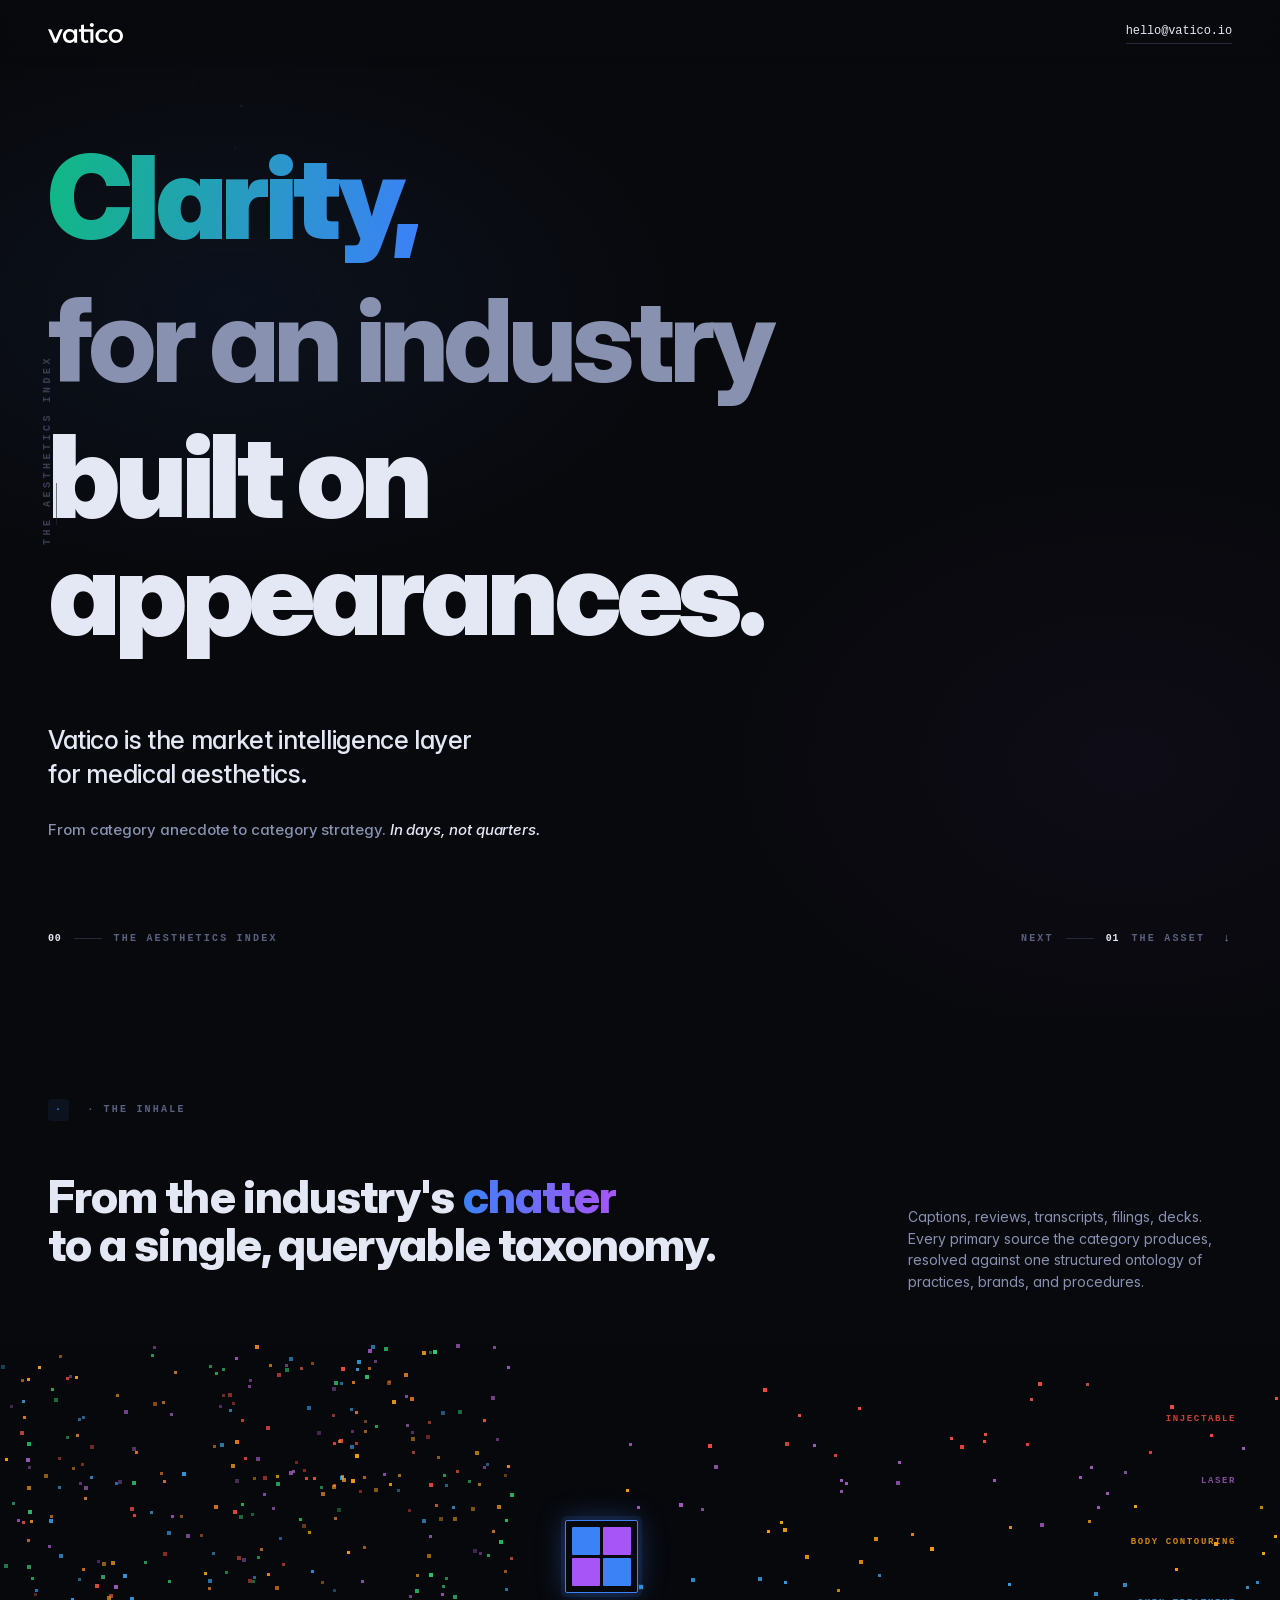
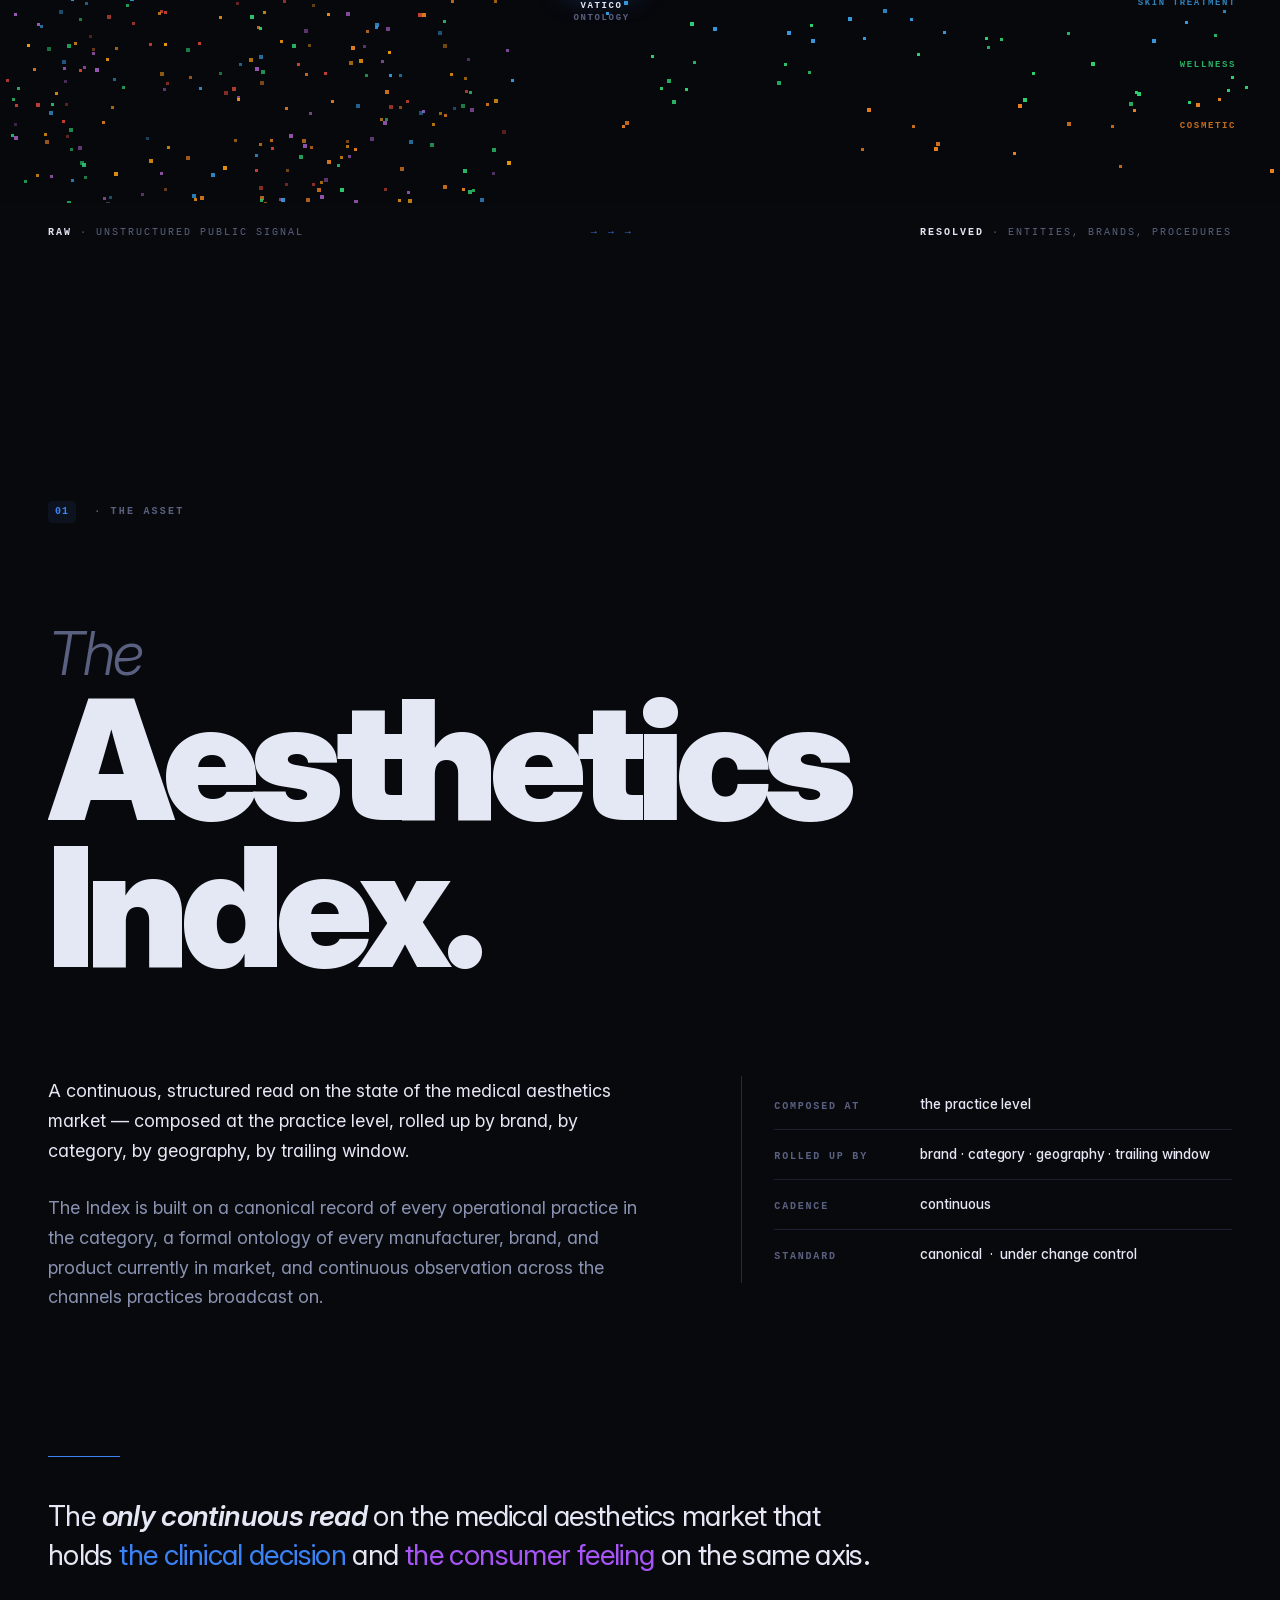
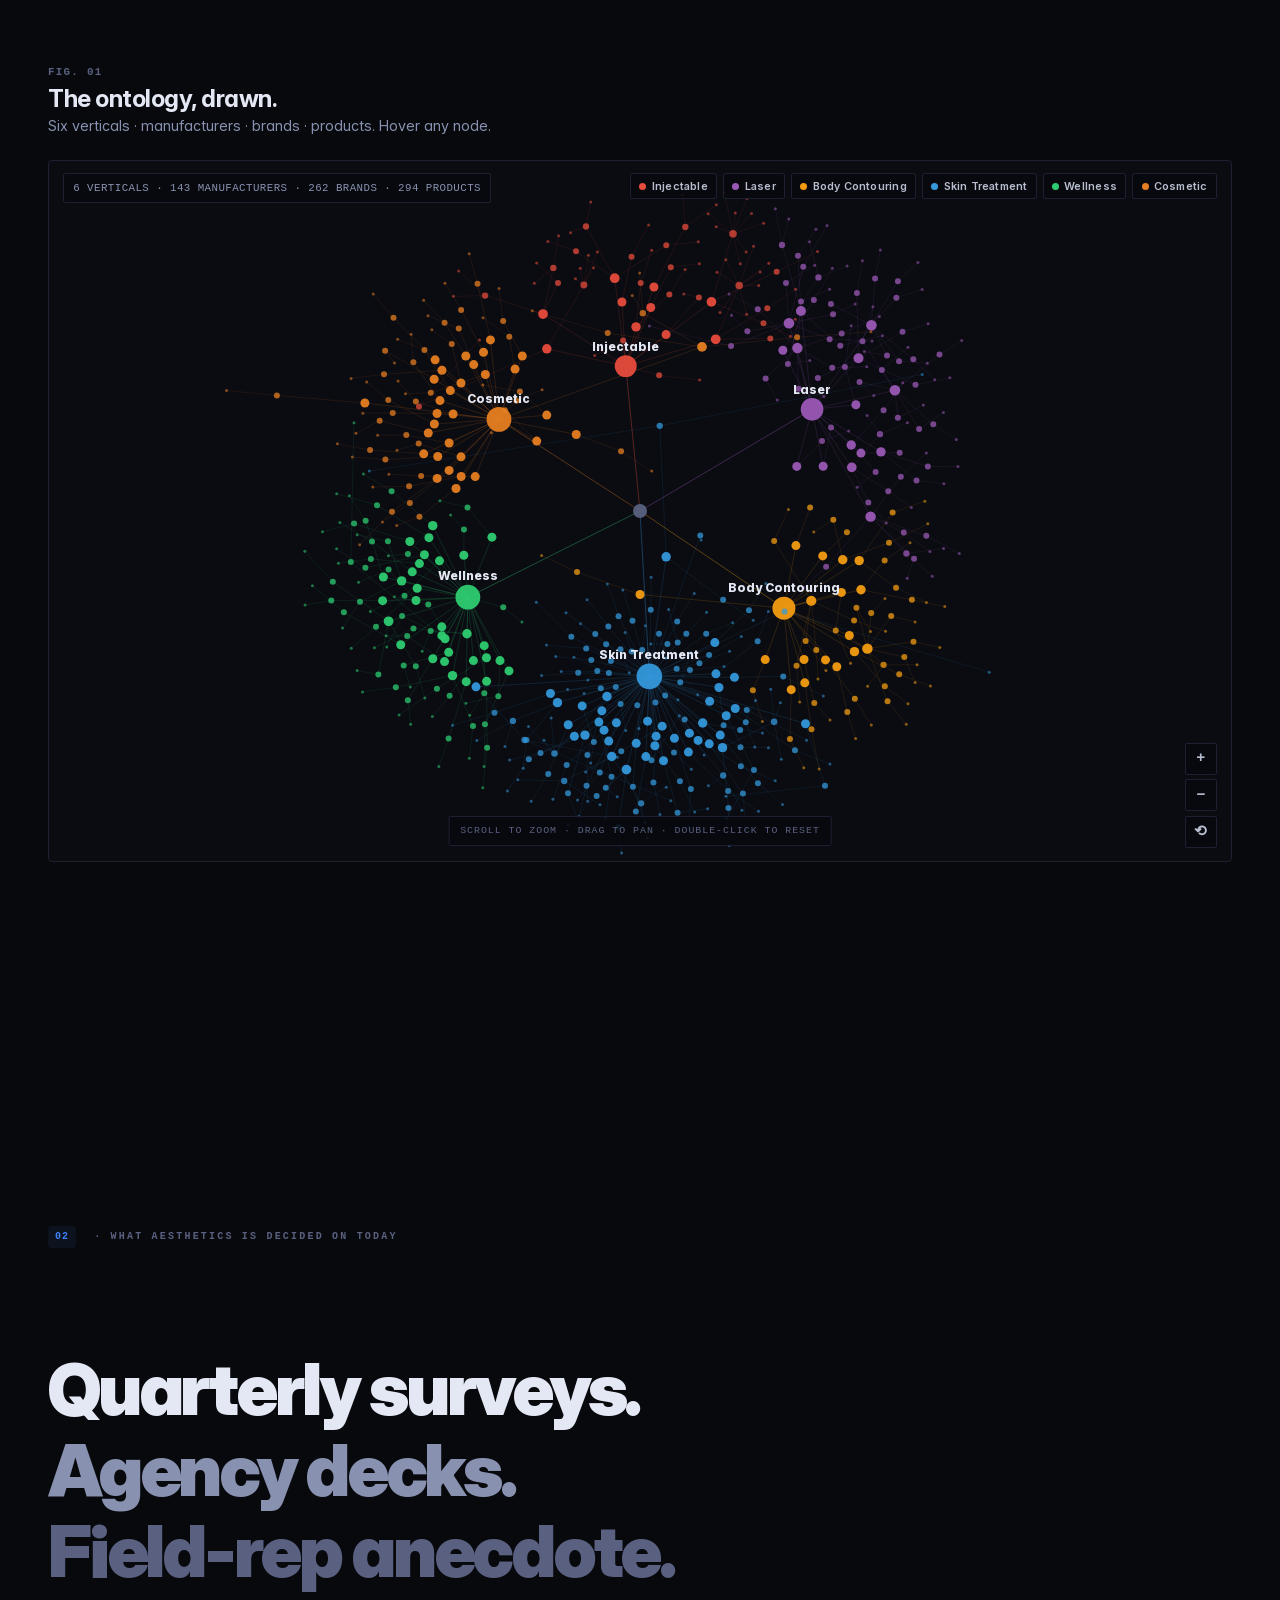
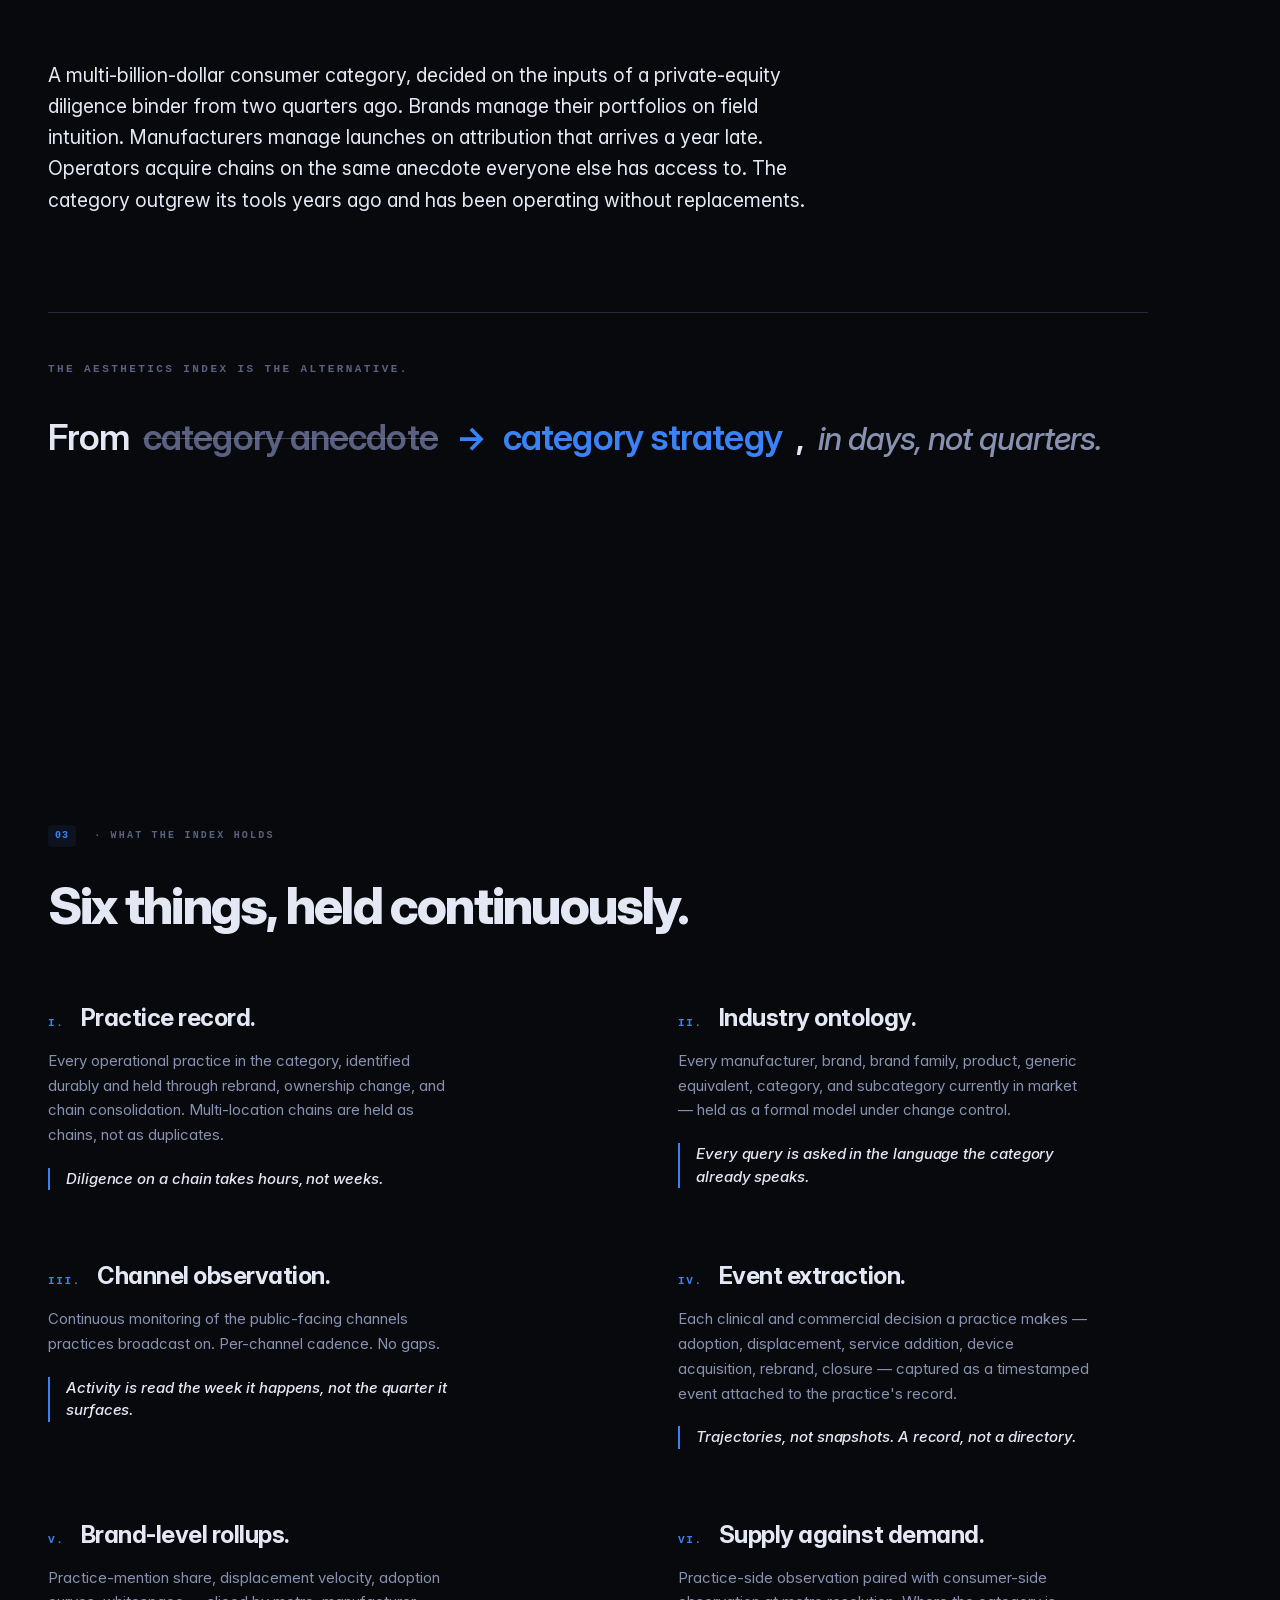
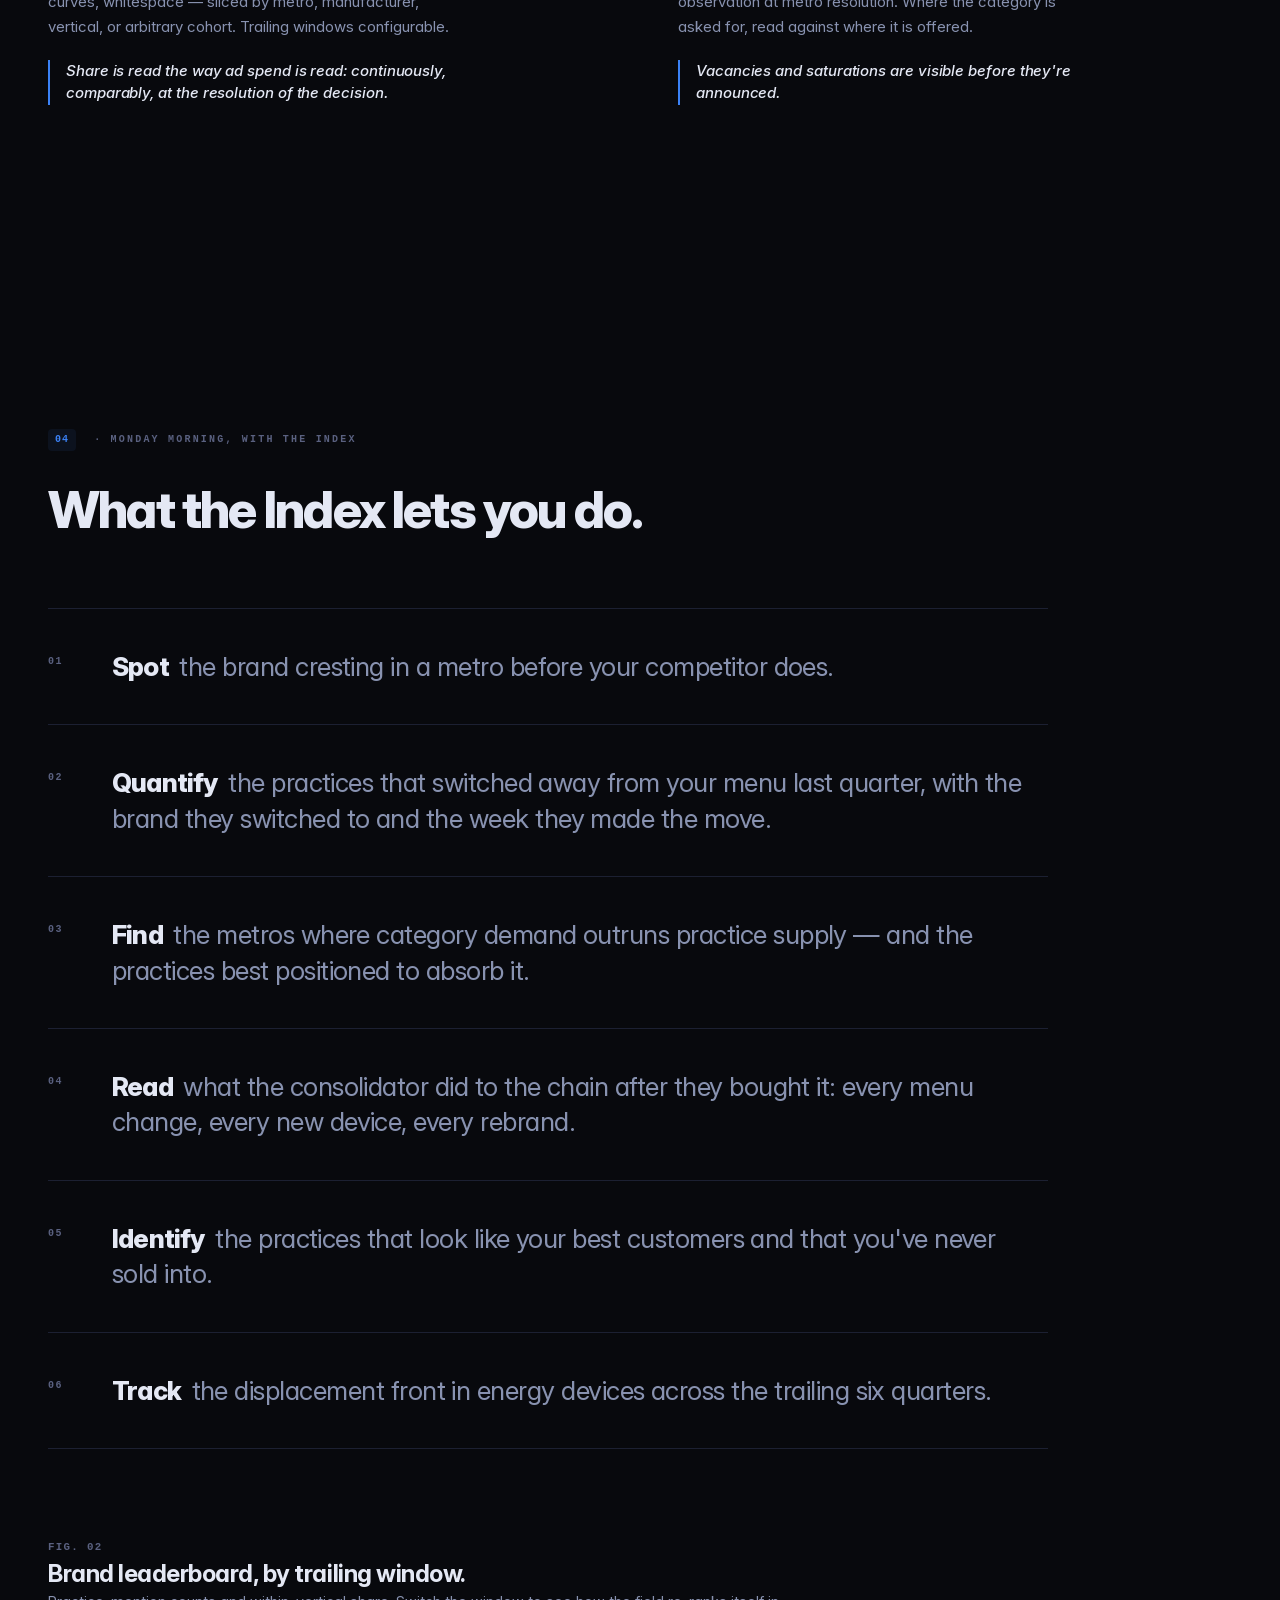
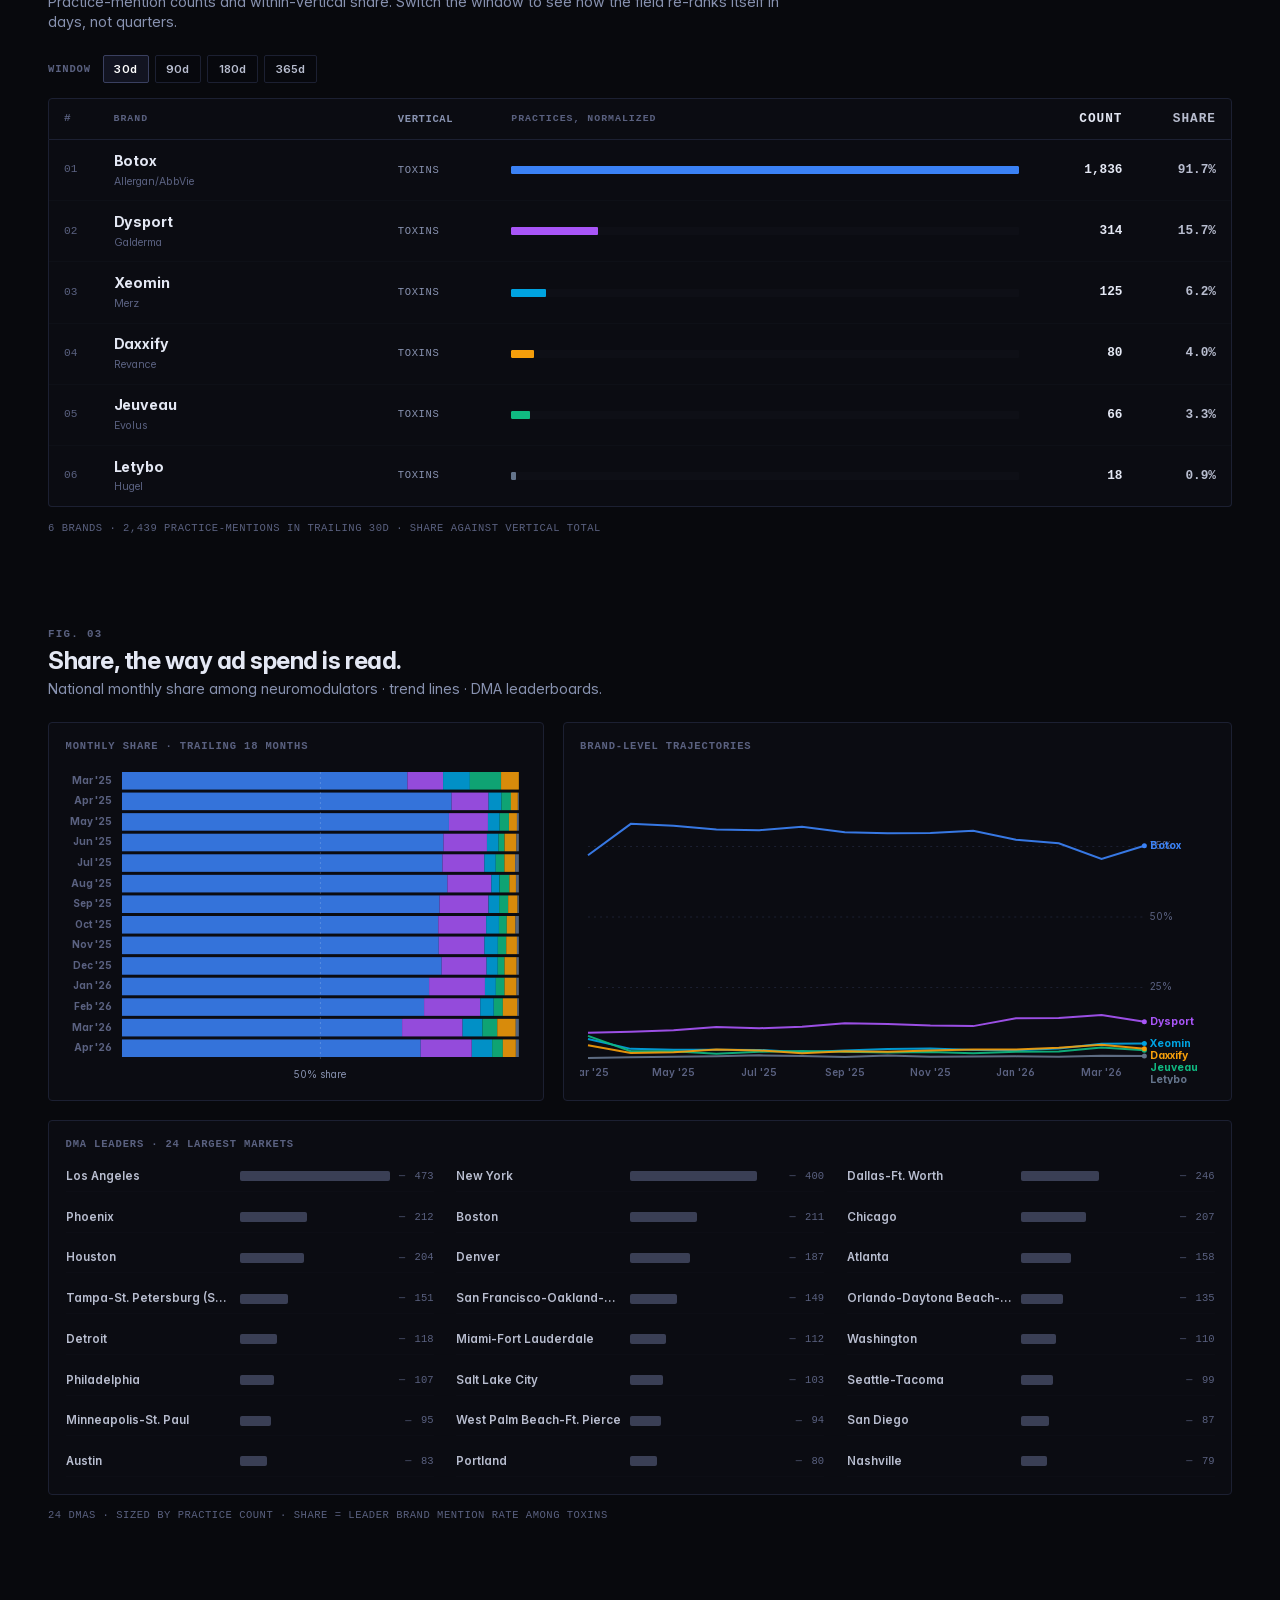
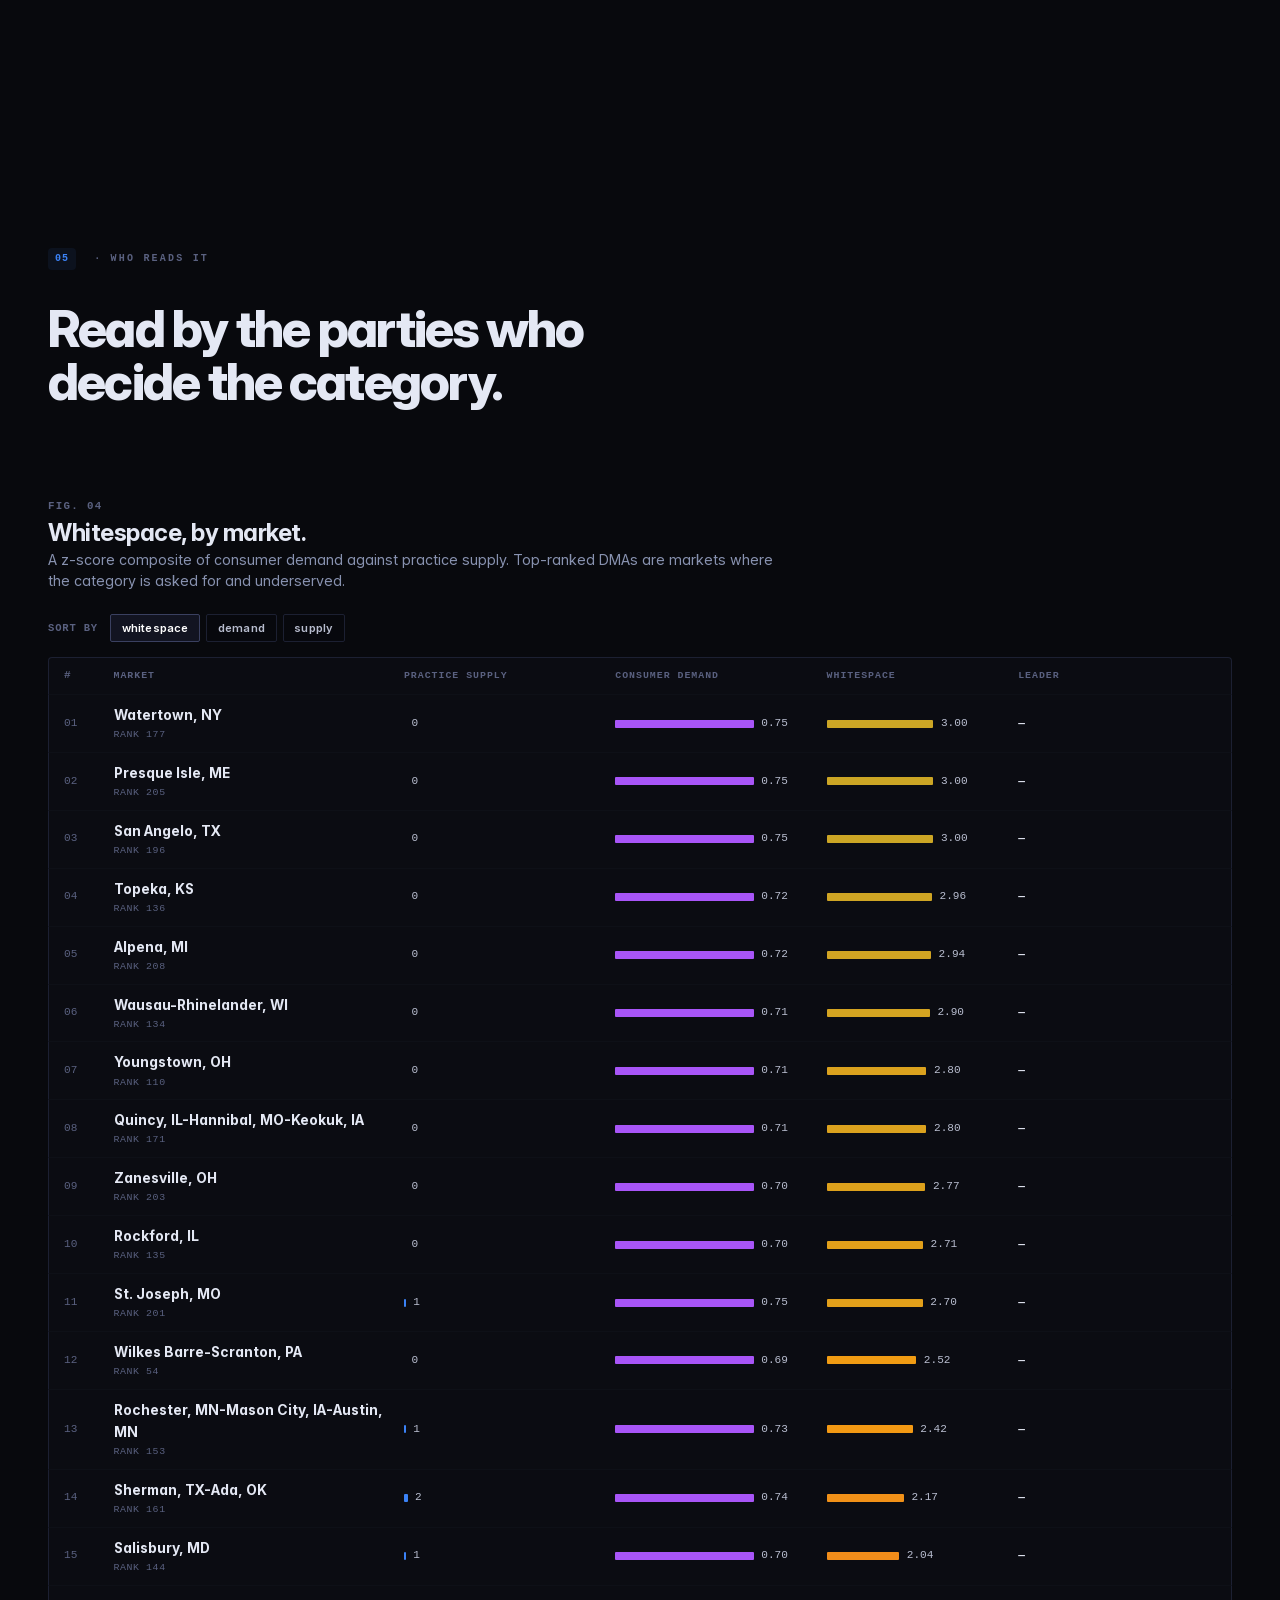
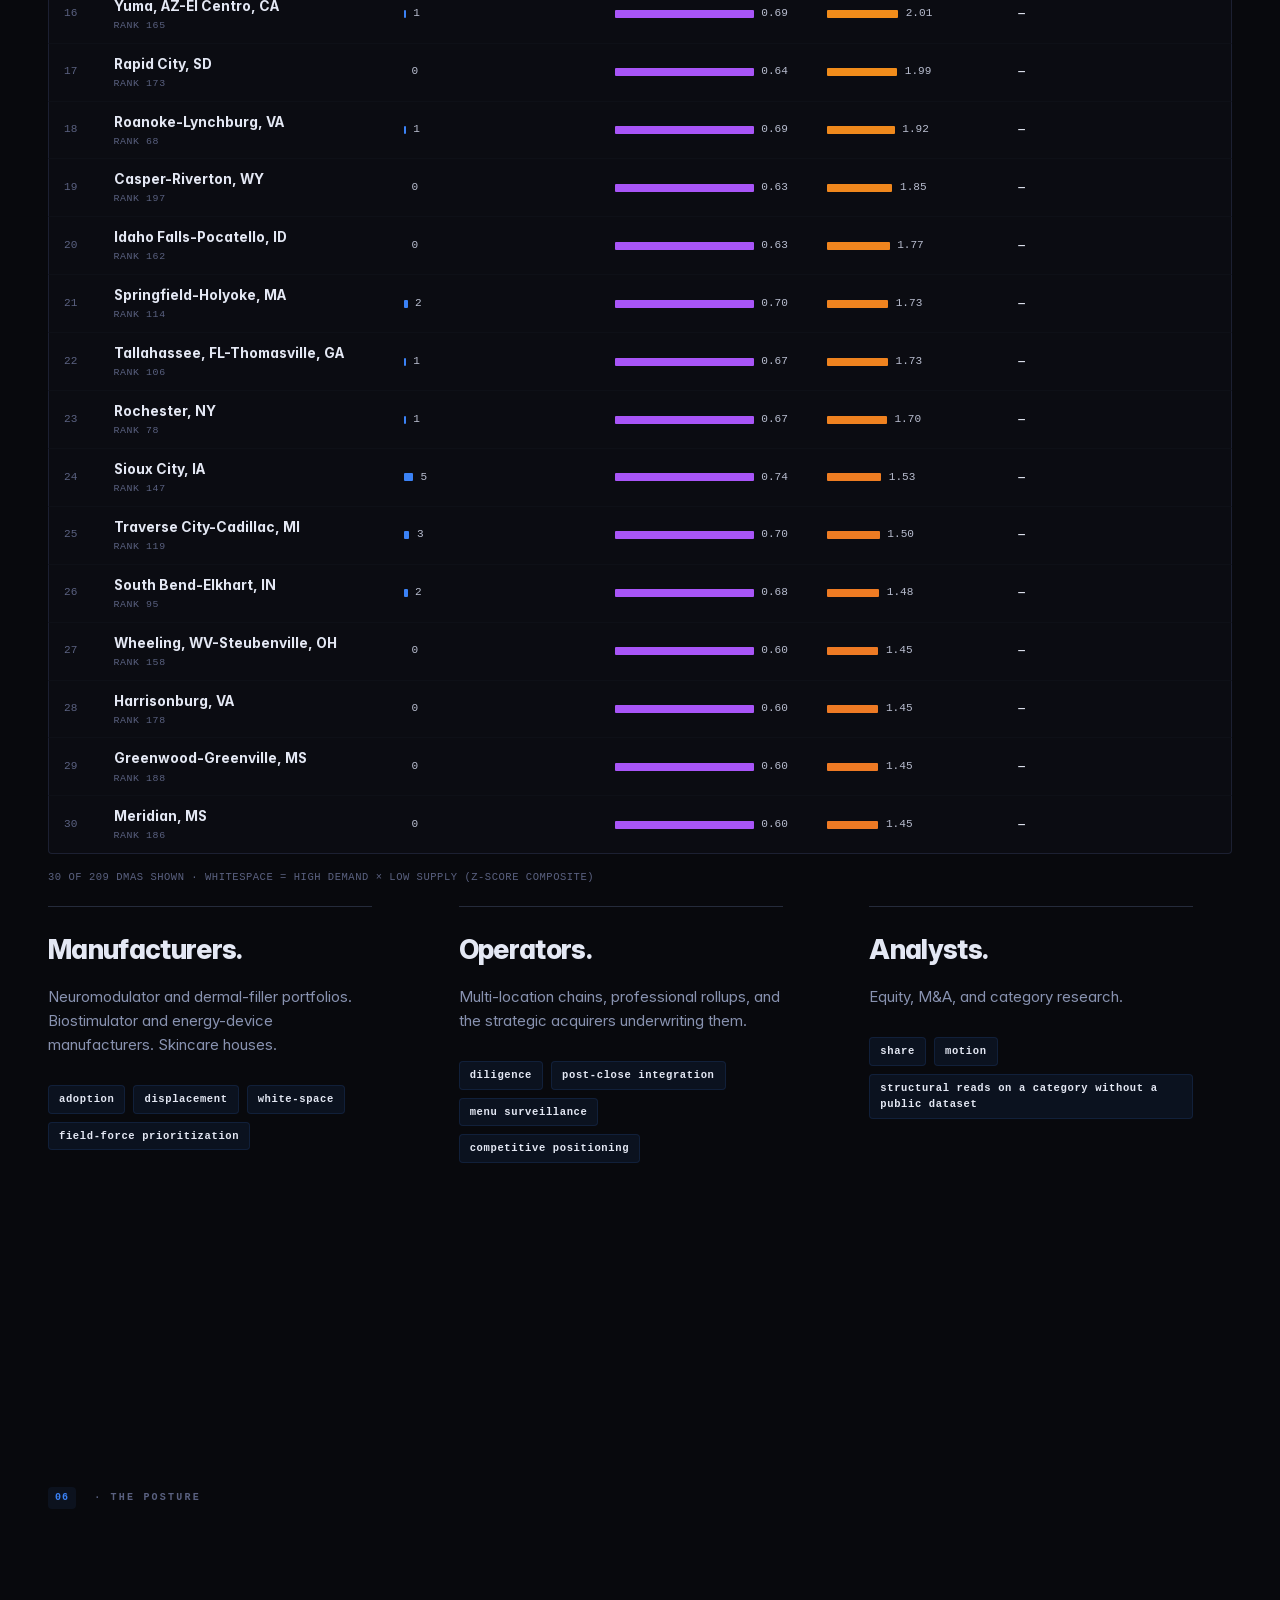
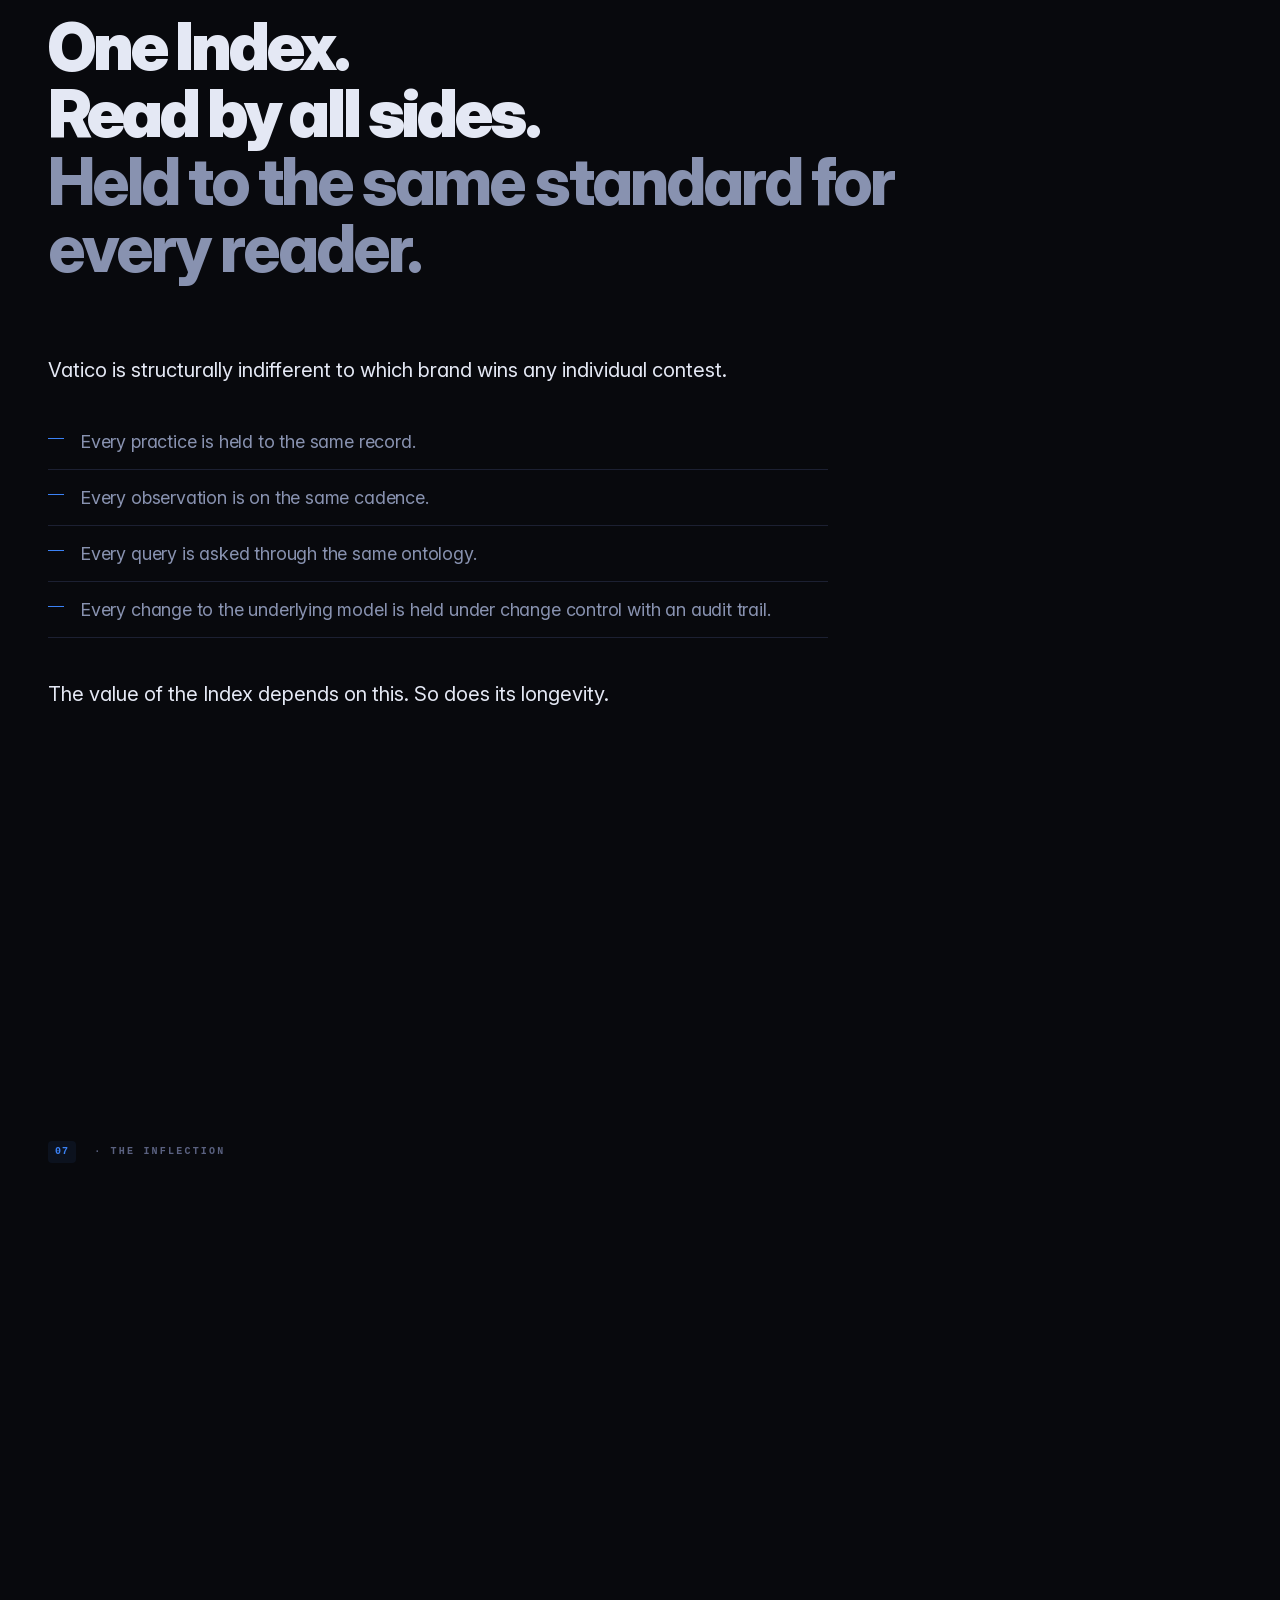
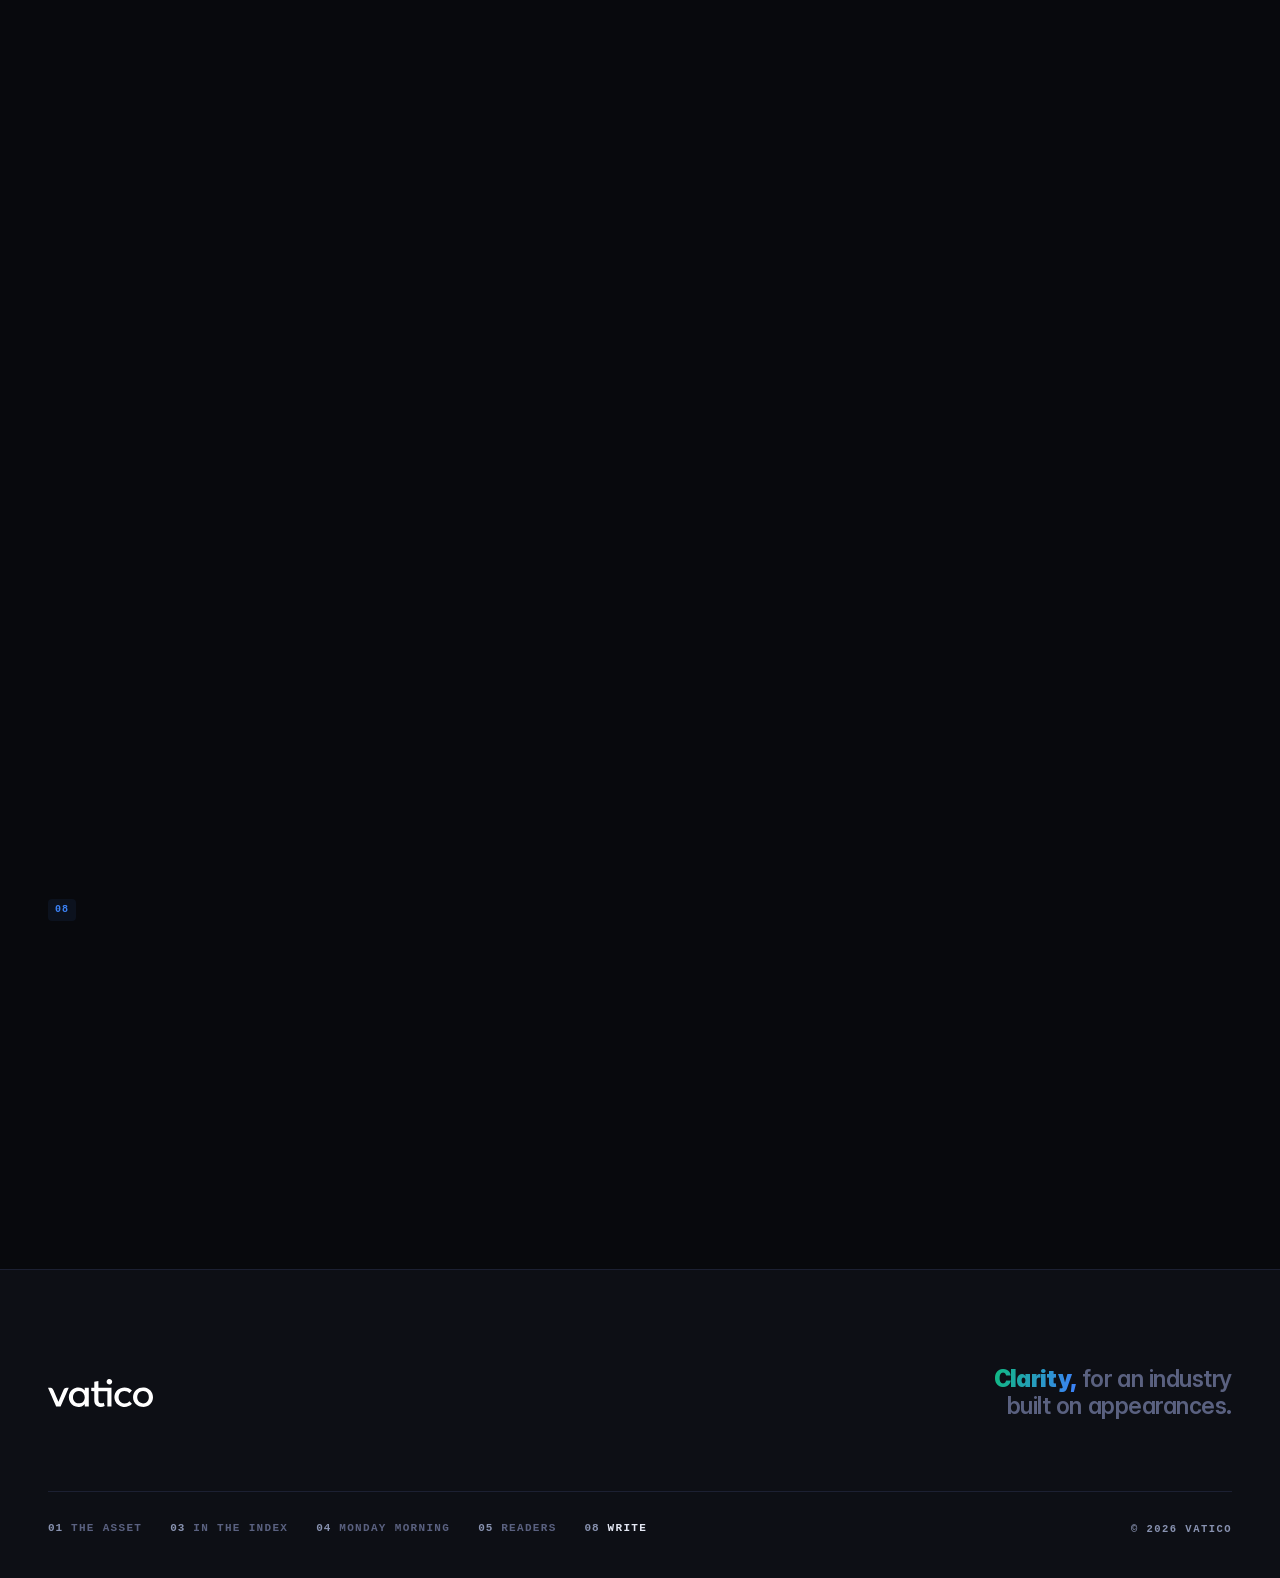
==== index.html @ b7c7fd90 "Phase C: SEO baseline + social-share assets index.html head additions - canonical: https://vatico.io" ====
<!DOCTYPE html>
<html lang="en">
<head>
<meta charset="utf-8">
<meta name="viewport" content="width=device-width, initial-scale=1">
<title>Vatico — The Aesthetics Index</title>
<meta name="description" content="The Aesthetics Index. A continuous, structured read on the state of the medical aesthetics market. From category anecdote to category strategy, in days not quarters.">

<!-- Canonical + indexability. While the site is gated, the gate page
     itself is noindex/nofollow (set by the middleware HTTP headers).
     This canonical exists so any link share or future un-gated state
     resolves to the same URL. -->
<link rel="canonical" href="https://vatico.io/">

<!-- OpenGraph (Facebook, LinkedIn, Slack, Discord, iMessage previews). -->
<meta property="og:type" content="website">
<meta property="og:site_name" content="Vatico">
<meta property="og:title" content="Vatico — The Aesthetics Index">
<meta property="og:description" content="The market intelligence layer for medical aesthetics. From category anecdote to category strategy, in days not quarters.">
<meta property="og:url" content="https://vatico.io/">
<meta property="og:image" content="https://vatico.io/assets/og-image.png">
<meta property="og:image:width" content="1200">
<meta property="og:image:height" content="630">
<meta property="og:image:alt" content="Vatico — The Aesthetics Index">

<!-- Twitter / X card. summary_large_image renders the og:image at full
     width below the headline. -->
<meta name="twitter:card" content="summary_large_image">
<meta name="twitter:title" content="Vatico — The Aesthetics Index">
<meta name="twitter:description" content="The market intelligence layer for medical aesthetics. From category anecdote to category strategy, in days not quarters.">
<meta name="twitter:image" content="https://vatico.io/assets/og-image.png">
<meta name="twitter:image:alt" content="Vatico — The Aesthetics Index">

<!-- Mobile/PWA chrome -->
<meta name="theme-color" content="#08090d">
<meta name="color-scheme" content="dark">
<link rel="apple-touch-icon" sizes="180x180" href="/assets/apple-touch-icon.png">
<link rel="manifest" href="/manifest.webmanifest">

<!-- Preload the variable Inter so the first paint doesn't FOUT/FOIT.
     `crossorigin` is required for fonts even on same-origin so the
     preloaded resource is reused by the @font-face fetcher. -->
<link rel="preload" as="font" href="fonts/InterVariable.ttf" type="font/ttf" crossorigin>

<link rel="stylesheet" href="colors_and_type.css">
<link rel="stylesheet" href="site.css?v=12">

<!-- Defer the visuals stylesheet: it only matters once a viz figure is
     in viewport, but it's also a relatively heavy file. The media=print
     trick lets the browser fetch it without blocking render, then the
     onload handler swaps media back to all so it actually applies. -->
<link rel="stylesheet" href="visuals/visuals.css?v=7" media="print" onload="this.media='all'">
<noscript><link rel="stylesheet" href="visuals/visuals.css?v=7"></noscript>

<link rel="icon" href="/assets/vatico-logo-white.svg">

<!-- JSON-LD: Organization. Keeps the entity-graph entry consistent
     across Google/Bing/etc. once the gate comes off. -->
<script type="application/ld+json">
{
  "@context": "https://schema.org",
  "@type": "Organization",
  "name": "Vatico",
  "legalName": "Vatico, LLC",
  "url": "https://vatico.io/",
  "logo": "https://vatico.io/assets/vatico-logo-white.svg",
  "description": "The market intelligence layer for medical aesthetics. A continuous, structured read on category movement \u2014 brand share, manufacturer activity, regional whitespace \u2014 published in days, not quarters.",
  "email": "hello@vatico.io",
  "sameAs": []
}
</script>
</head>
<body>

<template id="__bundler_thumbnail" data-bg-color="#08090d">
  <svg viewBox="0 0 1200 800" xmlns="http://www.w3.org/2000/svg">
    <rect width="1200" height="800" fill="#08090d"/>
    <g fill="#8892b0" opacity="0.5">
      <circle cx="220" cy="300" r="3"/><circle cx="360" cy="260" r="2"/><circle cx="480" cy="340" r="3"/>
      <circle cx="600" cy="280" r="2"/><circle cx="760" cy="320" r="3"/><circle cx="880" cy="260" r="2"/>
      <circle cx="980" cy="360" r="3"/><circle cx="280" cy="500" r="2"/><circle cx="440" cy="540" r="3"/>
      <circle cx="620" cy="480" r="2"/><circle cx="820" cy="520" r="3"/><circle cx="940" cy="460" r="2"/>
    </g>
    <text x="600" y="420" fill="#e4e8f4" font-family="Inter, sans-serif" font-weight="900" font-size="88" letter-spacing="-3" text-anchor="middle">vatico</text>
    <text x="600" y="470" fill="#8892b0" font-family="Inter, sans-serif" font-weight="600" font-size="22" letter-spacing="2" text-anchor="middle">THE AESTHETICS INDEX</text>
  </svg>
</template>

<!-- Scroll progress -->
<div class="scroll-rail" aria-hidden="true"></div>

<!-- Fixed left rail — running section counter -->
<aside class="rail" aria-hidden="true">
  <div class="rail-mark" data-label="index"></div>
</aside>

<!-- Nav -->
<nav class="nav" aria-label="Primary">
  <a href="#top" class="nav-logo" aria-label="Vatico">
    <img src="assets/vatico-logo-white.svg" alt="Vatico">
  </a>
  <div class="nav-right">
    <a href="mailto:hello@vatico.io" class="nav-email">hello@vatico.io</a>
  </div>
</nav>

<!-- ============================================================
     00 — COVER
     Eyebrow: none. Hero = the tagline. Definition line.
     Capability + outcome. Status pill. Mark + ambient dot field.
     ============================================================ -->
<header class="hero" id="top">
  <canvas class="hero-canvas" id="hero-canvas" aria-hidden="true"></canvas>
  <div class="hero-glow" aria-hidden="true"></div>

  <div class="hero-inner">
    <h1 class="hero-tagline">
      <span class="line"><span class="gradient-ink">Clarity,</span></span>
      <span class="line">for an industry</span>
      <span class="line">built on</span>
      <span class="line">appearances.</span>
    </h1>

    <div class="hero-defn">
      Vatico is the market intelligence layer<br>for medical aesthetics.
    </div>

    <div class="hero-outcome">
      From category anecdote to category strategy. <em>In days, not quarters.</em>
    </div>
  </div>

  <div class="hero-foot">
    <div class="hero-foot-l">
      <span class="hf-num">00</span>
      <span class="hf-sep"></span>
      <span class="hf-label">the aesthetics index</span>
    </div>
    <a href="#asset" class="hero-foot-r" aria-label="Continue to the asset">
      <span class="hf-lead">next</span>
      <span class="hf-sep"></span>
      <span class="hf-next-num">01</span>
      <span class="hf-next-label">the asset</span>
      <span class="hf-arrow" aria-hidden="true">↓</span>
    </a>
  </div>
</header>

<!-- ============================================================
     0.5 — INGEST FLOW
     Raw chatter → Vatico ontology → structured signal.
     A live, animated "data inhale" that sits between the
     hero and §01. Title + sub on the left, viz on the right.
     ============================================================ -->
<section class="sec-signal" aria-labelledby="sf-title">
  <div class="sec-signal-head">
    <div>
      <div class="eyebrow"><span class="eyebrow-num">·</span>&nbsp;·&nbsp;the inhale</div>
      <h2 class="sec-signal-title" id="sf-title">From the industry's <em>chatter</em><br>to a single, queryable taxonomy.</h2>
    </div>
    <p class="sec-signal-sub">Captions, reviews, transcripts, filings, decks. Every primary source the category produces, resolved against one structured ontology of practices, brands, and procedures.</p>
  </div>

  <p class="sr-only">
    Visual: Vatico ingests captions, reviews, transcripts, filings, and decks
    from the public channels practices broadcast on, and resolves every
    mention against one structured ontology of practices, brands, and
    procedures. The animation shows raw signal flowing left-to-right through
    the Vatico ontology and out as resolved entities, brands, and procedures.
  </p>

  <div class="sf-stage" id="signal-flow" aria-hidden="true">
    <canvas class="sf-canvas"></canvas>
    <div class="sf-ingest">
      <div class="sf-ingest-glyph"><span></span><span></span><span></span><span></span></div>
      <div class="sf-ingest-label">VATICO<br><em>ontology</em></div>
    </div>
    <noscript>
      Animated diagram: raw, unstructured public signal on the left
      (captions, reviews, transcripts, filings, decks) flows through the
      Vatico ontology in the center, and exits on the right as resolved
      entities, brands, and procedures. The ingest is continuous.
    </noscript>
  </div>

  <div class="sec-signal-foot">
    <span><strong>raw</strong>&nbsp;· unstructured public signal</span>
    <span class="sf-foot-arrow">→&nbsp;→&nbsp;→</span>
    <span><strong>resolved</strong>&nbsp;· entities, brands, procedures</span>
  </div>
</section>

<!-- ============================================================
     01 — THE ASSET
     The Aesthetics Index (as wordmark / artifact)
     Corpus claim body. Pattern C closing.
     ============================================================ -->
<section class="section sec-asset" id="asset" data-index="01">
  <div class="sec-head">
    <div class="eyebrow"><span class="eyebrow-num">01</span>&nbsp;·&nbsp;the asset</div>
  </div>

  <div class="asset-wordmark reveal">
    <div class="asset-line-1">The</div>
    <div class="asset-line-2">Aesthetics</div>
    <div class="asset-line-3">Index.</div>
  </div>

  <div class="asset-body-grid">
    <div class="asset-body reveal">
      <p>
        A continuous, structured read on the state of the medical aesthetics market —
        composed at the practice level, rolled up by brand, by category, by geography,
        by trailing window.
      </p>
      <p>
        The Index is built on a canonical record of every operational practice in the
        category, a formal ontology of every manufacturer, brand, and product currently
        in market, and continuous observation across the channels practices broadcast on.
      </p>
    </div>

    <aside class="asset-meta reveal delay-1" aria-label="Index composition">
      <div class="asset-meta-row">
        <span class="asset-meta-label">composed at</span>
        <span class="asset-meta-val">the practice level</span>
      </div>
      <div class="asset-meta-row">
        <span class="asset-meta-label">rolled up by</span>
        <span class="asset-meta-val">brand · category · geography · trailing window</span>
      </div>
      <div class="asset-meta-row">
        <span class="asset-meta-label">cadence</span>
        <span class="asset-meta-val">continuous</span>
      </div>
      <div class="asset-meta-row">
        <span class="asset-meta-label">standard</span>
        <span class="asset-meta-val">canonical &nbsp;·&nbsp; under change control</span>
      </div>
    </aside>
  </div>

  <div class="asset-close reveal delay-2">
    <div class="asset-close-rule"></div>
    <p class="asset-close-body">
      The <em>only continuous read</em> on the medical aesthetics market
      that holds <span class="ink-blue">the clinical decision</span>
      and <span class="ink-purple">the consumer feeling</span>
      on the same axis.
    </p>
  </div>

  <!-- Visual 03 — Brand ontology force graph -->
  <figure class="viz viz-ontology reveal delay-3" aria-labelledby="viz-ontology-cap">
    <p class="sr-only">
      Visual: A formal ontology of every manufacturer, brand, brand family,
      product, generic equivalent, category, and subcategory currently in
      market in U.S. medical aesthetics. Built once and maintained against
      the live corpus. The force graph is the ontology, drawn.
    </p>
    <figcaption class="viz-cap" id="viz-ontology-cap">
      <span class="viz-cap-num">fig.&nbsp;01</span>
      <span class="viz-cap-title">The ontology, drawn.</span>
      <span class="viz-cap-sub">Six verticals · manufacturers · brands · products. Hover any node.</span>
    </figcaption>
    <div class="viz-frame viz-frame-ontology">
      <canvas id="ontology-canvas"></canvas>
      <div class="viz-overlay viz-overlay-tl">
        <div class="viz-stats" id="ontology-stats">loading…</div>
      </div>
      <div class="viz-overlay viz-overlay-tr" id="ontology-filter">
        <button class="viz-chip" data-vert="Injectable"><i style="background:#e74c3c"></i>Injectable</button>
        <button class="viz-chip" data-vert="Laser"><i style="background:#9b59b6"></i>Laser</button>
        <button class="viz-chip" data-vert="Body Contouring"><i style="background:#f39c12"></i>Body Contouring</button>
        <button class="viz-chip" data-vert="Skin Treatment"><i style="background:#3498db"></i>Skin Treatment</button>
        <button class="viz-chip" data-vert="Wellness"><i style="background:#2ecc71"></i>Wellness</button>
        <button class="viz-chip" data-vert="Cosmetic"><i style="background:#e67e22"></i>Cosmetic</button>
      </div>
      <div class="viz-overlay viz-overlay-bl" id="ontology-label"></div>
      <noscript>
        Interactive force-directed graph of the Vatico ontology: six
        verticals (Injectable, Laser, Body Contouring, Skin Treatment,
        Wellness, Cosmetic) connected to manufacturers, brand families,
        and individual products. Filter chips at the top right scope the
        view to one vertical.
      </noscript>
    </div>
  </figure>
</section>

<!-- ============================================================
     02 — THE ALTERNATIVE
     Name the enemy. Three-fragment headline stacked.
     "From X to Y, fast" closing.
     ============================================================ -->
<section class="section sec-alt" id="alternative" data-index="02">
  <div class="sec-head">
    <div class="eyebrow"><span class="eyebrow-num">02</span>&nbsp;·&nbsp;what aesthetics is decided on today</div>
  </div>

  <div class="alt-stack">
    <h2 class="alt-fragment reveal">Quarterly surveys.</h2>
    <h2 class="alt-fragment reveal delay-1">Agency decks.</h2>
    <h2 class="alt-fragment reveal delay-2">Field-rep anecdote.</h2>
  </div>

  <div class="alt-body-wrap">
    <p class="alt-body reveal delay-2">
      A multi-billion-dollar consumer category, decided on the inputs of a
      private-equity diligence binder from two quarters ago. Brands manage their
      portfolios on field intuition. Manufacturers manage launches on attribution
      that arrives a year late. Operators acquire chains on the same anecdote
      everyone else has access to. The category outgrew its tools years ago and
      has been operating without replacements.
    </p>
  </div>

  <div class="alt-close reveal delay-3">
    <div class="alt-close-row">
      <span class="alt-close-strike">The Aesthetics Index is the alternative.</span>
    </div>
    <div class="alt-close-row big">
      From <span class="ink-strike">category anecdote</span>
      <span class="alt-arrow">→</span>
      <span class="ink-blue">category strategy</span>,
      <span class="alt-coda">in days, not quarters.</span>
    </div>
  </div>
</section>

<!-- ============================================================
     03 — IN THE INDEX
     Six Pattern B entries. Bold head · body · italic consequence.
     Two columns of three. No icons, no accents, no dividers.
     ============================================================ -->
<section class="section sec-catalog" id="catalog" data-index="03">
  <div class="sec-head">
    <div class="eyebrow"><span class="eyebrow-num">03</span>&nbsp;·&nbsp;what the Index holds</div>
    <h2 class="sec-h2 reveal">Six things, held continuously.</h2>
  </div>

  <div class="catalog-grid">
    <article class="entry reveal">
      <div class="entry-head">
        <span class="entry-num">i.</span>
        <h3 class="entry-title">Practice record.</h3>
      </div>
      <p class="entry-body">
        Every operational practice in the category, identified durably and held
        through rebrand, ownership change, and chain consolidation. Multi-location
        chains are held as chains, not as duplicates.
      </p>
      <p class="entry-consequence"><em>Diligence on a chain takes hours, not weeks.</em></p>
    </article>

    <article class="entry reveal delay-1">
      <div class="entry-head">
        <span class="entry-num">ii.</span>
        <h3 class="entry-title">Industry ontology.</h3>
      </div>
      <p class="entry-body">
        Every manufacturer, brand, brand family, product, generic equivalent,
        category, and subcategory currently in market — held as a formal model
        under change control.
      </p>
      <p class="entry-consequence"><em>Every query is asked in the language the category already speaks.</em></p>
    </article>

    <article class="entry reveal delay-2">
      <div class="entry-head">
        <span class="entry-num">iii.</span>
        <h3 class="entry-title">Channel observation.</h3>
      </div>
      <p class="entry-body">
        Continuous monitoring of the public-facing channels practices broadcast
        on. Per-channel cadence. No gaps.
      </p>
      <p class="entry-consequence"><em>Activity is read the week it happens, not the quarter it surfaces.</em></p>
    </article>

    <article class="entry reveal">
      <div class="entry-head">
        <span class="entry-num">iv.</span>
        <h3 class="entry-title">Event extraction.</h3>
      </div>
      <p class="entry-body">
        Each clinical and commercial decision a practice makes — adoption,
        displacement, service addition, device acquisition, rebrand, closure —
        captured as a timestamped event attached to the practice's record.
      </p>
      <p class="entry-consequence"><em>Trajectories, not snapshots. A record, not a directory.</em></p>
    </article>

    <article class="entry reveal delay-1">
      <div class="entry-head">
        <span class="entry-num">v.</span>
        <h3 class="entry-title">Brand-level rollups.</h3>
      </div>
      <p class="entry-body">
        Practice-mention share, displacement velocity, adoption curves,
        whitespace — sliced by metro, manufacturer, vertical, or arbitrary
        cohort. Trailing windows configurable.
      </p>
      <p class="entry-consequence"><em>Share is read the way ad spend is read: continuously, comparably, at the resolution of the decision.</em></p>
    </article>

    <article class="entry reveal delay-2">
      <div class="entry-head">
        <span class="entry-num">vi.</span>
        <h3 class="entry-title">Supply against demand.</h3>
      </div>
      <p class="entry-body">
        Practice-side observation paired with consumer-side observation at
        metro resolution. Where the category is asked for, read against where
        it is offered.
      </p>
      <p class="entry-consequence"><em>Vacancies and saturations are visible before they're announced.</em></p>
    </article>
  </div>
</section>

<!-- ============================================================
     04 — MONDAY MORNING
     Six action lines. Each opens with a verb. Type only.
     ============================================================ -->
<section class="section sec-actions" id="actions" data-index="04">
  <div class="sec-head">
    <div class="eyebrow"><span class="eyebrow-num">04</span>&nbsp;·&nbsp;Monday morning, with the Index</div>
    <h2 class="sec-h2 reveal">What the Index lets you do.</h2>
  </div>

  <ol class="actions-list">
    <li class="action reveal">
      <span class="action-verb">Spot</span>
      the brand cresting in a metro before your competitor does.
    </li>
    <li class="action reveal delay-1">
      <span class="action-verb">Quantify</span>
      the practices that switched away from your menu last quarter, with the
      brand they switched to and the week they made the move.
    </li>
    <li class="action reveal delay-2">
      <span class="action-verb">Find</span>
      the metros where category demand outruns practice supply — and the
      practices best positioned to absorb it.
    </li>
    <li class="action reveal">
      <span class="action-verb">Read</span>
      what the consolidator did to the chain after they bought it: every menu
      change, every new device, every rebrand.
    </li>
    <li class="action reveal delay-1">
      <span class="action-verb">Identify</span>
      the practices that look like your best customers and that you've never
      sold into.
    </li>
    <li class="action reveal delay-2">
      <span class="action-verb">Track</span>
      the displacement front in energy devices across the trailing six quarters.
    </li>
  </ol>

  <!-- Visual 05 — Trailing-window leaderboard -->
  <figure class="viz viz-leaderboard reveal" id="timeline-root" aria-labelledby="viz-timeline-cap">
    <p class="sr-only">
      Visual: Trajectories, not snapshots. We track the market over time
      as a continuous record, not a static directory. The leaderboard
      shows practice-mention counts and within-vertical share for each
      brand across the selected trailing window. Switch the window to
      see the field re-rank itself in days, not quarters.
    </p>
    <figcaption class="viz-cap" id="viz-timeline-cap">
      <span class="viz-cap-num">fig.&nbsp;02</span>
      <span class="viz-cap-title">Brand leaderboard, by trailing window.</span>
      <span class="viz-cap-sub">Practice-mention counts and within-vertical share. Switch the window to see how the field re-ranks itself in days, not quarters.</span>
    </figcaption>
    <div class="tw-tabs" aria-label="Trailing window">
      <span class="tw-tabs-label">window</span>
      <button data-window="30d" class="active">30d</button>
      <button data-window="90d">90d</button>
      <button data-window="180d">180d</button>
      <button data-window="365d">365d</button>
    </div>
    <div class="tw-table-head">
      <div class="tw-rank">#</div>
      <div class="tw-brand">Brand</div>
      <div class="tw-vert">Vertical</div>
      <div class="tw-bar-h">Practices, normalized</div>
      <div class="tw-count">Count</div>
      <div class="tw-share">Share</div>
    </div>
    <div class="tw-table"></div>
    <div class="timeline-meta viz-meta"></div>
    <noscript>
      Sortable leaderboard table: brand, vertical, normalized practice-mention
      count bar, raw count, and within-vertical share, ranked by count for
      the selected trailing window (30, 90, 180, or 365 days).
    </noscript>
  </figure>

  <!-- Visual 06 — Share-of-voice in toxins -->
  <figure class="viz viz-sov reveal" id="sov-root" aria-labelledby="viz-sov-cap">
    <p class="sr-only">
      Visual: The signal was always there. It just needed an instrument.
      Practice-mention share among the six U.S. neurotoxins, month by
      month, across the full operational corpus, with brand-level
      trajectories and a leaderboard of the 24 largest DMAs.
    </p>
    <figcaption class="viz-cap" id="viz-sov-cap">
      <span class="viz-cap-num">fig.&nbsp;03</span>
      <span class="viz-cap-title">Share, the way ad spend is read.</span>
      <span class="viz-cap-sub">National monthly share among neuromodulators · trend lines · DMA leaderboards.</span>
    </figcaption>
    <div class="sov-grid">
      <div class="sov-panel sov-panel-bars">
        <div class="sov-panel-title">Monthly share · trailing 18 months</div>
        <div class="sov-bars"></div>
      </div>
      <div class="sov-panel sov-panel-lines">
        <div class="sov-panel-title">Brand-level trajectories</div>
        <div class="sov-lines"></div>
      </div>
    </div>
    <div class="sov-panel sov-panel-dma">
      <div class="sov-panel-title">DMA leaders · 24 largest markets</div>
      <div class="sov-dma"></div>
    </div>
    <div class="sov-meta viz-meta"></div>
    <noscript>
      Three-panel chart: stacked monthly share bars across the trailing
      18 months for the six U.S. neurotoxins; brand-level trajectory
      lines over the same window; and a leaderboard of the 24 largest
      U.S. DMAs showing the share-leading neurotoxin in each market.
    </noscript>
  </figure>
</section>

<!-- ============================================================
     05 — WHO READS
     Three named buyer segments. Insider vocabulary carries it.
     ============================================================ -->
<section class="section sec-readers" id="readers" data-index="05">
  <div class="sec-head">
    <div class="eyebrow"><span class="eyebrow-num">05</span>&nbsp;·&nbsp;who reads it</div>
    <h2 class="sec-h2 reveal">Read by the parties who decide the category.</h2>
  </div>

  <!-- Visual 07 — DMA whitespace leaderboard -->
  <figure class="viz viz-leaderboard reveal" id="whitespace-root" aria-labelledby="viz-ws-cap">
    <p class="sr-only">
      Visual: Vacancies and saturations are visible before they're
      announced. The leaderboard ranks U.S. designated market areas
      (DMAs) by a z-score composite of consumer demand against practice
      supply. Top-ranked DMAs are markets where the category is asked
      for and underserved.
    </p>
    <figcaption class="viz-cap" id="viz-ws-cap">
      <span class="viz-cap-num">fig.&nbsp;04</span>
      <span class="viz-cap-title">Whitespace, by market.</span>
      <span class="viz-cap-sub">A z-score composite of consumer demand against practice supply. Top-ranked DMAs are markets where the category is asked for and underserved.</span>
    </figcaption>
    <div class="ws-filter tw-tabs">
      <span class="tw-tabs-label">sort by</span>
      <button data-mode="whitespace" class="active">whitespace</button>
      <button data-mode="demand">demand</button>
      <button data-mode="supply">supply</button>
    </div>
    <div class="ws-table"></div>
    <div class="ws-meta viz-meta"></div>
    <noscript>
      Sortable leaderboard table of U.S. DMAs by whitespace score
      (consumer demand minus practice supply, normalized). Sort modes:
      whitespace, demand, or supply.
    </noscript>
  </figure>

  <div class="readers-grid">
    <article class="reader reveal">
      <h3 class="reader-name">Manufacturers.</h3>
      <p class="reader-body">
        Neuromodulator and dermal-filler portfolios. Biostimulator and
        energy-device manufacturers. Skincare houses.
      </p>
      <div class="reader-tags">
        <span>adoption</span>
        <span>displacement</span>
        <span>white-space</span>
        <span>field-force prioritization</span>
      </div>
    </article>

    <article class="reader reveal delay-1">
      <h3 class="reader-name">Operators.</h3>
      <p class="reader-body">
        Multi-location chains, professional rollups, and the strategic
        acquirers underwriting them.
      </p>
      <div class="reader-tags">
        <span>diligence</span>
        <span>post-close integration</span>
        <span>menu surveillance</span>
        <span>competitive positioning</span>
      </div>
    </article>

    <article class="reader reveal delay-2">
      <h3 class="reader-name">Analysts.</h3>
      <p class="reader-body">
        Equity, M&amp;A, and category research.
      </p>
      <div class="reader-tags">
        <span>share</span>
        <span>motion</span>
        <span>structural reads on a category without a public dataset</span>
      </div>
    </article>
  </div>
</section>

<!-- ============================================================
     06 — POSTURE
     One Index. Same standard for every reader.
     ============================================================ -->
<section class="section sec-posture" id="posture" data-index="06">
  <div class="sec-head">
    <div class="eyebrow"><span class="eyebrow-num">06</span>&nbsp;·&nbsp;the posture</div>
  </div>

  <h2 class="posture-title reveal">
    One Index.<br>
    Read by all sides.<br>
    <span class="dim">Held to the same standard for every reader.</span>
  </h2>

  <div class="posture-body reveal delay-1">
    <p>
      Vatico is structurally indifferent to which brand wins any individual contest.
    </p>
    <ul class="posture-list">
      <li>Every practice is held to the same record.</li>
      <li>Every observation is on the same cadence.</li>
      <li>Every query is asked through the same ontology.</li>
      <li>Every change to the underlying model is held under change control with an audit trail.</li>
    </ul>
    <p>The value of the Index depends on this. So does its longevity.</p>
  </div>
</section>

<!-- ============================================================
     07 — WHY NOW / THE INFLECTION
     Palantir consequence move.
     ============================================================ -->
<section class="section sec-inflection" id="inflection" data-index="07">
  <div class="sec-head">
    <div class="eyebrow"><span class="eyebrow-num">07</span>&nbsp;·&nbsp;the inflection</div>
    <h2 class="sec-h2 reveal">The category outgrew its tools.</h2>
  </div>

  <div class="inflection-body reveal delay-1">
    <p>
      For a decade, every clinical and commercial decision in this category has
      been broadcast in public. The raw material has existed.
    </p>
    <p>
      <strong>What changed:</strong> the category is consolidating into national
      chains and professional rollups, and the operators underwriting that
      consolidation are arriving from categories where a market intelligence
      layer is already a precondition.
    </p>
    <p class="inflection-punch">
      The tolerance for operating without one has ended.
    </p>
  </div>

  <div class="inflection-close reveal delay-2">
    <div class="inflection-categories">
      <span class="cat">pharma</span>
      <span class="cat">finance</span>
      <span class="cat">retail</span>
      <span class="cat cat-gap">aesthetics <span class="cat-mark">( the gap )</span></span>
    </div>
    <p class="inflection-correction">
      Every other high-stakes consumer category has the intelligence layer it needs.<br>
      Aesthetics has been the exception.<br>
      <span class="ink-blue"><strong>The Index is the correction.</strong></span>
    </p>
  </div>
</section>

<!-- ============================================================
     08 — THE DOOR
     Echo the cover. hello@vatico.com as largest element after mark.
     Bookend: Clarity, for an industry built on appearances.
     ============================================================ -->
<section class="section sec-door" id="door" data-index="08">
  <canvas class="door-canvas" id="door-canvas" aria-hidden="true"></canvas>
  <div class="door-glow" aria-hidden="true"></div>

  <div class="door-inner">
    <div class="eyebrow"><span class="eyebrow-num">08</span></div>

    <a class="door-email reveal delay-1" href="mailto:hello@vatico.io">
      hello@vatico.io
      <span class="door-arrow">↗</span>
    </a>
  </div>
</section>

<!-- Footer -->
<footer class="site-footer">
  <div class="footer-top">
    <a href="#top" class="footer-mark" aria-label="Vatico — home">
      <img src="assets/vatico-logo-white.svg" alt="Vatico">
    </a>
    <div class="footer-signoff">
      <span class="gradient-ink">Clarity,</span> for an industry built on appearances.
    </div>
  </div>

  <div class="footer-rule"></div>

  <div class="footer-bottom">
    <nav class="footer-links" aria-label="Site">
      <a href="#asset"><span class="fl-num">01</span> The Asset</a>
      <a href="#catalog"><span class="fl-num">03</span> In the Index</a>
      <a href="#actions"><span class="fl-num">04</span> Monday morning</a>
      <a href="#readers"><span class="fl-num">05</span> Readers</a>
      <a href="mailto:hello@vatico.io" class="fl-write"><span class="fl-num">08</span> Write</a>
    </nav>
    <div class="footer-copy">© 2026 Vatico</div>
  </div>
</footer>

<!-- Scripts -->
<script src="hero-field.js"></script>
<script src="visuals/visual-02-ingest.js?v=6"></script>
<script src="visuals/visual-03-ontology.js?v=2"></script>
<script src="visuals/visual-05-timeline.js?v=4"></script>
<script src="visuals/visual-06-sov.js?v=3"></script>
<script src="visuals/visual-07-whitespace.js?v=4"></script>
<script src="site.js?v=8"></script>

</body>
</html>
---- colors_and_type.css ----
/* ============================================================
   Vatico Design System — Core Tokens
   Dark-surface, data-dense, bright-blue primary accent.
   ============================================================ */

/* ---------- Inter (brand) — variable + static fallbacks ---------- */
@font-face {
  font-family: "Inter";
  font-style: normal;
  font-weight: 100 900;
  font-display: swap;
  src: url("fonts/InterVariable.ttf") format("truetype-variations"),
       url("fonts/InterVariable.ttf") format("truetype");
}
@font-face {
  font-family: "Inter";
  font-style: italic;
  font-weight: 100 900;
  font-display: swap;
  src: url("fonts/InterVariable-Italic.ttf") format("truetype-variations"),
       url("fonts/InterVariable-Italic.ttf") format("truetype");
}
/* No static-weight fallbacks. Variable Inter (above) covers the entire
   100..900 range in one file. The browsers that don't support variable
   fonts (<2% global, mostly IE11 holdouts) fall through to the system
   stack defined on `body` in site.css. */

/* ---------- Helvetica Neue LT Std + Arial @font-face declarations
   removed: the underlying .otf / .ttf files were never bundled into
   fonts/, so these blocks were silent 404s on every first paint.
   Any CSS that names "Helvetica Neue", Helvetica, or Arial falls
   through to the system-installed font of that name. ---------- */

:root {
  /* ---------- Backgrounds & Surfaces ---------- */
  --bg:        #08090d;   /* Page background — near-black */
  --surface:   #0d0f15;   /* Footer / image-area well */
  --card:      #12151c;   /* Standard card surface */
  --card-2:    #0b0e1a;   /* Hero gradient midstop */
  --ink:       #000000;   /* Pure black for reversed artwork plates */

  /* ---------- Borders ---------- */
  --border:    #1c2032;   /* Default hairline border */
  --border-2:  #252b3b;   /* Stronger separator / lifted border */

  /* ---------- Text ---------- */
  --text:      #e4e8f4;   /* Primary foreground (near-white, cool) */
  --muted:     #5a6180;   /* Eyebrow / label text */
  --muted-2:   #8892b0;   /* Body-copy secondary */

  /* ---------- Accents ---------- */
  --blue:      #3B82F6;   /* PRIMARY — links, buttons, focus */
  --green:     #10B981;   /* Positive / Confirmed */
  --amber:     #F59E0B;   /* Opportunity / Warning sample */
  --purple:    #A855F7;   /* Long-range / TAM / Market context */
  --slate:     #64748B;   /* Neutral / No signal */
  --cyan:      #00A3E0;   /* Alt accent (gradient) */

  /* ---------- Tints (8% alpha pills / code chips) ---------- */
  --blue-t:    rgba(59,130,246,0.08);
  --green-t:   rgba(16,185,129,0.10);
  --amber-t:   rgba(245,158,11,0.08);
  --purple-t:  rgba(168,85,247,0.10);

  /* ---------- Gradients ---------- */
  --grad-hero: linear-gradient(100deg, #10B981 0%, #3B82F6 50%, #A855F7 100%);
  --grad-alt:  linear-gradient(100deg, #00A3E0 0%, #3B82F6 50%, #A855F7 100%);
  --grad-bg:   linear-gradient(160deg, #08090d 0%, #0b0e1a 55%, #08090d 100%);

  /* ---------- Radii ---------- */
  --r-sm: 5px;    /* code chip / inline pill */
  --r-md: 8px;    /* small overlays */
  --r-lg: 12px;   /* small swatches */
  --r-xl: 14px;   /* small cards */
  --r-2xl: 18px;  /* standard cards */
  --r-pill: 100px;

  /* ---------- Spacing (structural) ---------- */
  --sec-py: 72px;    /* .sec — section vertical rhythm */
  --wrap-px: 40px;   /* .wrap — horizontal content gutter */
  --sh-mb: 40px;     /* .sh  — section-header → content */

  /* ---------- Spacing (inline utilities) ---------- */
  --mt4: 4px; --mt8: 8px; --mt12: 12px; --mt16: 16px; --mt24: 24px;
  --mb8: 8px; --mb16: 16px;

  /* ---------- Layout ---------- */
  --maxw: 1240px;
  --bp-tablet: 900px;
  --bp-mobile: 700px;

  /* ---------- Chart defaults ---------- */
  --chart-text: #8892b0;
  --chart-grid: rgba(255,255,255,0.055);

  /* ============================================================
     TYPE — base stack & smoothing
     ============================================================ */
  --font-sans:     "Inter", "Helvetica Neue LT Std", "Helvetica Neue", Helvetica, Arial, sans-serif;
  --font-sans-alt: "Helvetica Neue LT Std", "Helvetica Neue", Helvetica, Arial, sans-serif;
  --font-display-outline: "Helvetica Neue LT Std Outline", "Helvetica Neue LT Std", sans-serif;
  --font-mono:     "Cascadia Code", "Consolas", ui-monospace, Menlo, monospace;

  --fs-base: 15px;
  --lh-base: 1.6;

  /* Semantic type ramp */
  --fs-display:  clamp(3.2rem, 7vw, 6rem);     /* 96px cap */
  --lh-display:  0.92;
  --tr-display:  -0.04em;

  --fs-title:    clamp(1.6rem, 3.5vw, 2.4rem); /* 38.4 cap */
  --lh-title:    1.1;
  --tr-title:    -0.03em;

  --fs-heading:  clamp(1.08rem, 2vw, 1.35rem); /* 21.6 cap */
  --lh-heading:  1.6;
  --tr-heading:  -0.01em;

  --fs-label:    0.65rem;
  --tr-label:    0.15em;

  --fs-num-lg:   clamp(2.2rem, 4vw, 3.6rem);   /* hero stats */
  --fs-num-md:   clamp(1.5rem, 3vw, 2.1rem);   /* section stats */

  --fs-body:     1rem;
  --lh-body:     1.7;

  --fs-callout:  1.1rem;
  --lh-callout:  1.58;

  --fs-code:     11.5px;
}

/* ============================================================
   Base
   ============================================================ */
html, body {
  background: var(--bg);
  color: var(--text);
  font-family: var(--font-sans);
  font-size: var(--fs-base);
  line-height: var(--lh-base);
  -webkit-font-smoothing: antialiased;
  -moz-osx-font-smoothing: grayscale;
  text-rendering: optimizeLegibility;
  margin: 0;
}

/* ============================================================
   Semantic type classes
   ============================================================ */
.t-display {
  font-size: var(--fs-display);
  font-weight: 900;
  line-height: var(--lh-display);
  letter-spacing: var(--tr-display);
  color: var(--text);
}
.t-title {
  font-size: var(--fs-title);
  font-weight: 800;
  line-height: var(--lh-title);
  letter-spacing: var(--tr-title);
  color: var(--text);
}
.t-heading {
  font-size: var(--fs-heading);
  font-weight: 700;
  line-height: var(--lh-heading);
  letter-spacing: var(--tr-heading);
  color: var(--text);
}
.t-label, .eyebrow {
  font-size: var(--fs-label);
  font-weight: 800;
  letter-spacing: var(--tr-label);
  text-transform: uppercase;
  color: var(--muted);
}
.t-num-lg { font-size: var(--fs-num-lg); font-weight: 900; letter-spacing: -0.04em; color: var(--text); line-height: 1; }
.t-num-md { font-size: var(--fs-num-md); font-weight: 800; letter-spacing: -0.03em; color: var(--text); line-height: 1; }
.t-body {
  font-size: var(--fs-body);
  line-height: var(--lh-body);
  color: var(--muted-2);
}
.t-callout {
  font-size: var(--fs-callout);
  font-weight: 600;
  line-height: var(--lh-callout);
  color: var(--text);
}
.t-gradient {
  background: var(--grad-hero);
  -webkit-background-clip: text;
          background-clip: text;
  -webkit-text-fill-color: transparent;
  color: transparent;
}

code, .code, .t-code {
  font-family: var(--font-mono);
  font-size: var(--fs-code);
  color: var(--blue);
  background: var(--blue-t);
  padding: 2px 7px;
  border-radius: var(--r-sm);
  line-height: 1.7;
}

/* ============================================================
   Cards
   ============================================================ */
.card {
  background: var(--card);
  border: 1px solid var(--border);
  border-radius: var(--r-2xl);
  padding: 28px;
}
.scard {
  background: var(--card);
  border: 1px solid var(--border);
  border-radius: var(--r-xl);
  padding: 24px;
  display: flex;
  flex-direction: column;
  gap: 8px;
}
.spot-card {
  background: var(--card);
  border: 1px solid var(--border);
  border-radius: var(--r-2xl);
  overflow: hidden;
}
.spot-card > .image { background: var(--surface); height: 120px; }
.spot-card > .body  { padding: 24px; }

/* Accent-top-border card variant */
.card-accent {
  background: var(--card);
  border: 1px solid var(--border);
  border-top: 2px solid var(--blue);
  border-radius: var(--r-xl);
  padding: 22px 24px;
}
.card-accent.green  { border-top-color: var(--green); }
.card-accent.amber  { border-top-color: var(--amber); }
.card-accent.purple { border-top-color: var(--purple); }

/* ============================================================
   Pills, tags, badges
   ============================================================ */
.pill {
  display: inline-flex;
  align-items: center;
  gap: 6px;
  padding: 6px 12px;
  border-radius: var(--r-pill);
  font-size: 12px;
  font-weight: 700;
  background: var(--blue-t);
  color: var(--blue);
  border: 1px solid rgba(59,130,246,0.2);
}
.pill.green  { background: var(--green-t);  color: var(--green);  border-color: rgba(16,185,129,0.25); }
.pill.amber  { background: var(--amber-t);  color: var(--amber);  border-color: rgba(245,158,11,0.25); }
.pill.purple { background: var(--purple-t); color: var(--purple); border-color: rgba(168,85,247,0.25); }

.tag {
  display: inline-flex;
  padding: 4px 10px;
  border-radius: 6px;
  font-size: 11.5px;
  font-weight: 700;
  letter-spacing: 0.02em;
  background: var(--card);
  color: var(--muted-2);
  border: 1px solid var(--border-2);
}
.tag.confirmed  { color: var(--green);  border-color: rgba(16,185,129,0.3); }
.tag.opportunity { color: var(--amber); border-color: rgba(245,158,11,0.3); }

.sample-badge {
  display: inline-flex;
  padding: 7px 14px;
  border-radius: var(--r-pill);
  background: var(--amber-t);
  color: var(--amber);
  border: 1px solid rgba(245,158,11,0.2);
  font-size: 9.9px;
  font-weight: 700;
  letter-spacing: 0.1em;
  text-transform: uppercase;
}

/* ============================================================
   Insight callouts (vertical accent rule)
   ============================================================ */
.insight {
  background: var(--card);
  border: 1px solid var(--border);
  border-left: 3px solid var(--blue);
  border-radius: var(--r-xl);
  padding: 20px 24px;
}
.insight.green  { border-left-color: var(--green);  }
.insight.amber  { border-left-color: var(--amber);  }
.insight.purple { border-left-color: var(--purple); }
.insight > .eyebrow { display:block; margin-bottom: 6px; }
.insight > .body    { color: var(--muted-2); font-size: 14px; line-height: 1.6; }

/* ============================================================
   Buttons
   ============================================================ */
.btn {
  display: inline-flex;
  align-items: center;
  gap: 8px;
  padding: 10px 18px;
  border-radius: 10px;
  font-family: var(--font-sans);
  font-weight: 700;
  font-size: 13px;
  letter-spacing: 0.01em;
  border: 1px solid transparent;
  cursor: pointer;
  transition: background 160ms ease, border-color 160ms ease, color 160ms ease, transform 80ms ease;
}
.btn-primary   { background: var(--blue); color: #fff; }
.btn-primary:hover   { background: #5096ff; }
.btn-primary:active  { transform: translateY(1px); background: #2f6fd8; }

.btn-secondary { background: transparent; color: var(--text); border-color: var(--border-2); }
.btn-secondary:hover { border-color: var(--muted-2); color: #fff; }

.btn-ghost    { background: transparent; color: var(--muted-2); }
.btn-ghost:hover { color: var(--text); }

/* ============================================================
   Tables (.tbl / .tbl-wrap)
   ============================================================ */
.tbl-wrap { overflow-x: auto; border-radius: var(--r-2xl); border: 1px solid var(--border); background: var(--card); }
.tbl { width: 100%; border-collapse: collapse; font-size: 14px; }
.tbl thead th {
  text-align: left;
  padding: 14px 20px;
  font-size: 10.4px;
  font-weight: 700;
  letter-spacing: 0.15em;
  text-transform: uppercase;
  color: var(--muted);
  border-bottom: 1px solid var(--border);
  background: var(--card);
}
.tbl tbody td {
  padding: 16px 20px;
  color: var(--muted-2);
  border-bottom: 1px solid var(--border);
}
.tbl tbody tr:last-child td { border-bottom: none; }
.tbl tbody tr:hover { background: rgba(59,130,246,0.03); }
.tbl tbody td.strong { color: var(--text); font-weight: 600; }

/* ============================================================
   Layout utilities
   ============================================================ */
.wrap { max-width: var(--maxw); margin: 0 auto; padding: 0 var(--wrap-px); }
.sec  { padding: var(--sec-py) var(--wrap-px); }
.sh   { margin-bottom: var(--sh-mb); }

.g2 { display: grid; grid-template-columns: repeat(2,1fr); gap: 20px; }
.g3 { display: grid; grid-template-columns: repeat(3,1fr); gap: 20px; }
.g4 { display: grid; grid-template-columns: repeat(4,1fr); gap: 16px; }
.spot-grid   { display: grid; grid-template-columns: repeat(auto-fill, minmax(340px, 1fr)); gap: 20px; }
.gallery-grid { columns: 3; column-gap: 16px; }
@media (max-width: 900px) {
  .g3, .g4, .g2 { grid-template-columns: 1fr 1fr; }
  .gallery-grid { columns: 2; }
}
@media (max-width: 700px) {
  .g2, .g3, .g4 { grid-template-columns: 1fr; }
  .gallery-grid { columns: 1; }
}

/* Margin utilities */
.mt4{margin-top:4px}.mt8{margin-top:8px}.mt12{margin-top:12px}.mt16{margin-top:16px}.mt24{margin-top:24px}
.mb8{margin-bottom:8px}.mb16{margin-bottom:16px}

/* Chart wrappers */
.chart-wrap      { position: relative; height: 320px; }
.chart-wrap-tall { position: relative; height: 520px; }
---- site.css ----
/* ============================================================
   Vatico — Public Website
   Type-led. The mark and the dot field carry the identity.
   Everything else is type and white space.
   ============================================================ */

* { box-sizing: border-box; }
html {
  scroll-behavior: smooth;
  scroll-padding-top: 80px;
}
body {
  background: var(--bg);
  color: var(--text);
  overflow-x: hidden;
  font-feature-settings: "ss01", "cv11";
}

::-webkit-scrollbar { width: 8px; height: 8px; }
::-webkit-scrollbar-track { background: var(--bg); }
::-webkit-scrollbar-thumb { background: var(--border-2); border-radius: 4px; }
::-webkit-scrollbar-thumb:hover { background: var(--muted); }
::selection { background: rgba(59,130,246,0.35); color: #fff; }

/* ============================================================
   Tokens — local
   ============================================================ */
:root {
  --maxw-wide: 1280px;
  --maxw-read: 780px;   /* reading width */
  --maxw-narrow: 640px;
  --gutter: 48px;
  --rail-w: 96px;
}
@media (max-width: 900px) {
  :root { --gutter: 28px; --rail-w: 0px; }
}

/* ============================================================
   Utilities — ink
   ============================================================ */
.ink-blue   { color: var(--blue); }
.ink-purple { color: var(--purple); }
.ink-green  { color: var(--green); }
.ink-strike { color: var(--muted); text-decoration: line-through; text-decoration-color: rgba(136,146,176,0.45); text-decoration-thickness: 1px; }
.gradient-ink {
  background: var(--grad-hero);
  background-size: 200% 100%;
  -webkit-background-clip: text;
  background-clip: text;
  -webkit-text-fill-color: transparent;
  color: transparent;
  animation: gradShift 16s ease-in-out infinite;
}
@keyframes gradShift {
  0%, 100% { background-position: 0% 50%; }
  50%      { background-position: 100% 50%; }
}

/* ============================================================
   Scroll rail (top)
   ============================================================ */
.scroll-rail {
  position: fixed;
  top: 0; left: 0; right: 0;
  height: 1px;
  z-index: 200;
  pointer-events: none;
}
.scroll-rail::after {
  content: "";
  position: absolute;
  top: 0; left: 0; bottom: 0;
  width: var(--progress, 0%);
  background: linear-gradient(90deg, transparent 0%, var(--blue) 40%, var(--purple) 100%);
  transition: width 80ms linear;
}

/* ============================================================
   Left rail — running section index marker
   ============================================================ */
.rail {
  position: fixed;
  top: 0; bottom: 0; left: 0;
  width: var(--rail-w);
  z-index: 90;
  pointer-events: none;
  display: flex;
  align-items: center;
  justify-content: center;
}
.rail-mark {
  writing-mode: vertical-rl;
  transform: rotate(180deg);
  font-family: var(--font-mono);
  font-size: 10px;
  font-weight: 700;
  letter-spacing: 0.35em;
  text-transform: uppercase;
  color: var(--muted);
  opacity: 0.55;
  transition: opacity 300ms ease, color 300ms ease;
  user-select: none;
  white-space: nowrap;
}
.rail-mark::before {
  content: attr(data-label);
  display: inline-block;
}
.rail-mark::after {
  content: "";
  display: block;
  width: 1px;
  height: 42px;
  background: var(--border-2);
  margin: 20px auto 0;
}
@media (max-width: 900px) { .rail { display: none; } }

/* ============================================================
   Top nav
   ============================================================ */
.nav {
  position: fixed;
  top: 0; left: 0; right: 0;
  z-index: 100;
  padding: 22px var(--gutter);
  display: flex;
  justify-content: space-between;
  align-items: center;
  background: linear-gradient(180deg, rgba(8,9,13,0.92) 0%, rgba(8,9,13,0.55) 60%, rgba(8,9,13,0) 100%);
  backdrop-filter: blur(6px);
  -webkit-backdrop-filter: blur(6px);
}
.nav-logo img { height: 20px; display: block; }
.nav-right {
  display: flex;
  align-items: center;
  gap: 28px;
  font-size: 12.5px;
  font-weight: 500;
  color: var(--muted-2);
}
.nav-right .status {
  display: inline-flex;
  align-items: center;
  gap: 8px;
  color: var(--muted);
  font-family: var(--font-mono);
  font-size: 10px;
  font-weight: 700;
  letter-spacing: 0.18em;
  text-transform: uppercase;
}
.nav-right .status .pulse {
  width: 6px; height: 6px;
  border-radius: 50%;
  background: var(--green);
  box-shadow: 0 0 0 0 rgba(16,185,129,0.6);
  animation: pulseDot 2.4s ease-out infinite;
}
@keyframes pulseDot {
  0%   { box-shadow: 0 0 0 0 rgba(16,185,129,0.6); }
  70%  { box-shadow: 0 0 0 7px rgba(16,185,129,0); }
  100% { box-shadow: 0 0 0 0 rgba(16,185,129,0); }
}
.nav-email {
  font-family: var(--font-mono);
  font-size: 12px;
  color: var(--text);
  text-decoration: none;
  letter-spacing: -0.01em;
  padding-bottom: 2px;
  border-bottom: 1px solid var(--border-2);
  transition: border-color 220ms ease, color 220ms ease;
}
.nav-email:hover { border-color: var(--blue); color: var(--blue); }
@media (max-width: 700px) {
  .nav-right .status { display: none; }
}

/* ============================================================
   HERO
   The tagline IS the hero.
   ============================================================ */
.hero {
  position: relative;
  min-height: 100vh;
  display: flex;
  flex-direction: column;
  justify-content: center;
  overflow: hidden;
  padding: 140px var(--gutter) 60px;
  background: var(--bg);
}
.hero-canvas {
  position: absolute; inset: 0;
  z-index: 0;
  opacity: 0.55;
  background: var(--bg);
}
.hero-glow {
  position: absolute; inset: 0; pointer-events: none;
  background:
    radial-gradient(ellipse 60% 45% at 18% 30%, rgba(59,130,246,0.07) 0%, rgba(59,130,246,0) 60%),
    radial-gradient(ellipse 50% 45% at 88% 75%, rgba(168,85,247,0.04) 0%, rgba(168,85,247,0) 65%);
  z-index: 1;
}

.hero-inner {
  position: relative;
  z-index: 2;
  max-width: var(--maxw-wide);
  width: 100%;
  margin: 0 auto;
}
.hero-marks {
  margin-bottom: 64px;
  opacity: 0;
  animation: fadeUp 900ms 100ms ease forwards;
}
.hero-mark-row {
  display: flex;
  align-items: center;
  gap: 20px;
  flex-wrap: wrap;
}
.hero-wordmark {
  font-family: var(--font-sans);
  font-weight: 900;
  font-size: 20px;
  letter-spacing: -0.04em;
  color: var(--text);
}
.hero-pill {
  display: inline-flex;
  align-items: center;
  gap: 8px;
  padding: 6px 12px;
  border: 1px solid var(--border-2);
  background: rgba(18,21,28,0.6);
  border-radius: 100px;
  font-family: var(--font-mono);
  font-size: 10px;
  font-weight: 700;
  letter-spacing: 0.15em;
  text-transform: uppercase;
  color: var(--muted-2);
}
.hero-pill .pulse {
  width: 6px; height: 6px; border-radius: 50%;
  background: var(--green);
  animation: pulseDot 2.4s ease-out infinite;
}

.hero-tagline {
  font-family: var(--font-sans);
  font-weight: 900;
  font-size: clamp(3.6rem, 9vw, 9rem);
  line-height: 1;
  letter-spacing: -0.045em;
  color: var(--text);
  margin: 0;
  max-width: 18ch;
}
.hero-tagline .line {
  display: block;
  /* Trim the leading slug so spacing is measured cap-top to baseline.
     Per-line margin-top below carries the rhythm and clears descenders
     and trailing punctuation explicitly. */
  text-box: trim-both cap alphabetic;
  -webkit-text-box-trim: both;
  -webkit-text-box-edge: cap alphabetic;
  margin: 0;
  opacity: 0;
  transform: translateY(34px);
  animation: wordRise 1100ms cubic-bezier(0.2, 0.8, 0.2, 1) forwards;
}
.hero-tagline .line:nth-child(1) {
  animation-delay: 200ms;
}
.hero-tagline .line:nth-child(2) {
  animation-delay: 340ms;
  color: var(--muted-2);
  font-weight: 800;
  /* clears y descender + comma on "Clarity," */
  margin-top: 0.24em;
}
.hero-tagline .line:nth-child(3) {
  animation-delay: 480ms;
  /* clears y descender on "for an industry" */
  margin-top: 0.18em;
}
.hero-tagline .line:nth-child(4) {
  animation-delay: 580ms;
  /* no descender above; sits tight to "built on" */
  margin-top: 0.02em;
}
@keyframes wordRise {
  from { opacity: 0; transform: translateY(34px); }
  to   { opacity: 1; transform: translateY(0); }
}
@keyframes fadeUp {
  from { opacity: 0; transform: translateY(14px); }
  to   { opacity: 1; transform: translateY(0); }
}

.hero-defn {
  margin: 72px 0 0 0;
  font-size: clamp(1.25rem, 2.2vw, 1.7rem);
  line-height: 1.3;
  font-weight: 500;
  color: var(--text);
  max-width: 28ch;
  letter-spacing: -0.015em;
  opacity: 0;
  animation: fadeUp 900ms 900ms ease forwards;
}
.hero-outcome {
  margin: 28px 0 0 0;
  font-size: 15px;
  line-height: 1.6;
  font-weight: 500;
  color: var(--muted-2);
  letter-spacing: -0.005em;
  max-width: 52ch;
  opacity: 0;
  animation: fadeUp 900ms 1100ms ease forwards;
}
.hero-outcome em {
  font-style: italic;
  color: var(--text);
  font-weight: 500;
}

.hero-foot {
  position: relative;
  z-index: 2;
  max-width: var(--maxw-wide);
  width: 100%;
  margin: 0 auto;
  padding-top: 80px;
  display: flex;
  justify-content: space-between;
  align-items: center;
  gap: 24px;
  opacity: 0;
  animation: fadeUp 900ms 1300ms ease forwards;
  font-family: var(--font-mono);
  font-size: 10px;
  font-weight: 700;
  letter-spacing: 0.22em;
  text-transform: uppercase;
  color: var(--muted);
}
.hero-foot-l,
.hero-foot-r {
  display: inline-flex;
  align-items: center;
  gap: 12px;
}
.hero-foot-r {
  text-decoration: none;
  color: var(--muted);
  padding: 8px 0;
  transition: color 220ms ease;
}
.hero-foot-r:hover { color: var(--text); }
.hero-foot-r:hover .hf-next-num { color: var(--blue); }
.hero-foot-r:hover .hf-arrow { transform: translateY(3px); }
.hf-num,
.hf-next-num {
  color: var(--text);
  letter-spacing: 0.08em;
  transition: color 220ms ease;
}
.hf-sep {
  width: 28px;
  height: 1px;
  background: var(--border-2);
  display: inline-block;
}
.hf-lead,
.hf-label,
.hf-next-label {
  color: var(--muted);
}
.hf-arrow {
  margin-left: 6px;
  font-weight: 500;
  font-size: 11px;
  color: var(--muted-2);
  transition: transform 600ms cubic-bezier(0.2, 0.8, 0.2, 1);
  animation: bounceDown 2.2s ease-in-out infinite;
}
@keyframes bounceDown {
  0%, 100% { transform: translateY(0); }
  50%      { transform: translateY(4px); }
}
@media (max-width: 700px) {
  .hero-foot { flex-direction: column; align-items: flex-start; gap: 16px; padding-top: 56px; }
  .hf-next-label { display: none; }
  .hero-defn { font-size: 1.1rem; }
}

/* ============================================================
   Section — shared
   ============================================================ */
.section {
  position: relative;
  padding: 160px var(--gutter);
  max-width: var(--maxw-wide);
  margin: 0 auto;
}
@media (max-width: 900px) { .section { padding: 110px var(--gutter); } }

.sec-head {
  margin-bottom: 72px;
}
.eyebrow {
  display: inline-flex;
  align-items: center;
  gap: 10px;
  font-family: var(--font-mono);
  font-size: 10px;
  font-weight: 700;
  letter-spacing: 0.22em;
  text-transform: uppercase;
  color: var(--muted);
  margin-bottom: 32px;
}
.eyebrow-num {
  font-family: var(--font-mono);
  font-size: 10px;
  font-weight: 700;
  color: var(--blue);
  padding: 3px 7px;
  background: var(--blue-t);
  border-radius: 4px;
  letter-spacing: 0.1em;
}
.sec-h2 {
  font-family: var(--font-sans);
  font-size: clamp(2rem, 4.5vw, 3.4rem);
  font-weight: 800;
  line-height: 1.04;
  letter-spacing: -0.035em;
  color: var(--text);
  margin: 0;
  max-width: 22ch;
  text-wrap: balance;
}

/* ============================================================
   01 — THE ASSET (Index wordmark moment)
   ============================================================ */
.sec-asset { padding-top: 200px; }
.asset-wordmark {
  font-family: var(--font-sans);
  font-weight: 900;
  line-height: 0.88;
  letter-spacing: -0.06em;
  color: var(--text);
  margin: 0 0 96px 0;
  user-select: none;
}
.asset-line-1 {
  font-size: clamp(2.4rem, 5vw, 4rem);
  font-weight: 300;
  font-style: italic;
  letter-spacing: -0.025em;
  color: var(--muted);
  margin-bottom: 8px;
}
.asset-line-2 {
  font-size: clamp(4rem, 13vw, 13rem);
  letter-spacing: -0.055em;
  background: linear-gradient(100deg, #e4e8f4 0%, #e4e8f4 35%, #3B82F6 65%, #A855F7 100%);
  background-size: 200% 100%;
  -webkit-background-clip: text;
  background-clip: text;
  -webkit-text-fill-color: transparent;
  color: transparent;
  animation: gradShift 18s ease-in-out infinite;
  display: block;
}
.asset-line-3 {
  font-size: clamp(4rem, 13vw, 13rem);
  letter-spacing: -0.055em;
  color: var(--text);
  display: block;
}

.asset-body-grid {
  display: grid;
  grid-template-columns: 1.25fr 1fr;
  gap: 80px;
  align-items: start;
  margin-bottom: 96px;
}
@media (max-width: 900px) {
  .asset-body-grid { grid-template-columns: 1fr; gap: 48px; }
}
.asset-body p {
  font-size: clamp(1.05rem, 1.5vw, 1.2rem);
  line-height: 1.65;
  color: var(--text);
  margin: 0 0 28px 0;
  max-width: 54ch;
  font-weight: 400;
  text-wrap: pretty;
}
.asset-body p:last-child { margin-bottom: 0; color: var(--muted-2); }

.asset-meta {
  border-left: 1px solid var(--border-2);
  padding: 4px 0 4px 32px;
}
.asset-meta-row {
  display: grid;
  grid-template-columns: 130px 1fr;
  gap: 16px;
  padding: 14px 0;
  border-bottom: 1px solid var(--border);
  align-items: baseline;
}
.asset-meta-row:last-child { border-bottom: none; }
.asset-meta-label {
  font-family: var(--font-mono);
  font-size: 10px;
  font-weight: 700;
  letter-spacing: 0.18em;
  text-transform: uppercase;
  color: var(--muted);
}
.asset-meta-val {
  font-size: 13.5px;
  line-height: 1.5;
  color: var(--text);
  font-weight: 500;
  letter-spacing: -0.005em;
}

.asset-close {
  position: relative;
  padding-top: 48px;
  max-width: 980px;
}
.asset-close-rule {
  height: 1px;
  width: 72px;
  background: var(--blue);
  margin-bottom: 40px;
}
.asset-close-body {
  font-size: clamp(1.3rem, 2.4vw, 1.9rem);
  line-height: 1.35;
  color: var(--text);
  font-weight: 400;
  letter-spacing: -0.022em;
  margin: 0;
  text-wrap: balance;
}
.asset-close-body em {
  font-style: italic;
  font-weight: 600;
}

/* ============================================================
   02 — THE ALTERNATIVE
   ============================================================ */
.sec-alt { padding-top: 200px; padding-bottom: 200px; }
.alt-stack {
  margin: 0 0 72px 0;
  display: flex;
  flex-direction: column;
  gap: 8px;
}
.alt-fragment {
  font-family: var(--font-sans);
  font-size: clamp(2.4rem, 6vw, 4.8rem);
  font-weight: 900;
  line-height: 1.02;
  letter-spacing: -0.045em;
  color: var(--text);
  margin: 0;
}
.alt-fragment:nth-child(1) { color: var(--text); }
.alt-fragment:nth-child(2) { color: var(--muted-2); }
.alt-fragment:nth-child(3) { color: var(--muted); }

.alt-body-wrap {
  margin-bottom: 96px;
  max-width: var(--maxw-read);
}
.alt-body {
  font-size: clamp(1.1rem, 1.6vw, 1.3rem);
  line-height: 1.6;
  color: var(--text);
  font-weight: 400;
  margin: 0;
  text-wrap: pretty;
}

.alt-close {
  border-top: 1px solid var(--border-2);
  padding-top: 48px;
  max-width: 1100px;
}
.alt-close-row {
  font-family: var(--font-mono);
  font-size: 11px;
  font-weight: 700;
  letter-spacing: 0.22em;
  text-transform: uppercase;
  color: var(--muted);
  margin-bottom: 32px;
}
.alt-close-row.big {
  font-family: var(--font-sans);
  font-size: clamp(1.6rem, 3vw, 2.4rem);
  font-weight: 600;
  letter-spacing: -0.025em;
  text-transform: none;
  color: var(--text);
  line-height: 1.3;
  margin-bottom: 0;
  display: flex;
  flex-wrap: wrap;
  align-items: baseline;
  gap: 14px;
  text-wrap: balance;
}
.alt-close-strike {
  display: inline-block;
}
.alt-arrow {
  color: var(--blue);
  font-weight: 700;
  font-size: 0.9em;
  padding: 0 4px;
}
.alt-coda {
  font-style: italic;
  color: var(--muted-2);
  font-weight: 500;
  display: block;
  width: 100%;
  font-size: 0.9em;
  margin-top: 8px;
}

/* ============================================================
   03 — IN THE INDEX (catalog)
   ============================================================ */
.catalog-grid {
  display: grid;
  grid-template-columns: 1fr 1fr;
  column-gap: 80px;
  row-gap: 72px;
  max-width: 1180px;
}
@media (max-width: 900px) {
  .catalog-grid { grid-template-columns: 1fr; row-gap: 56px; column-gap: 0; }
}
.entry {
  position: relative;
}
.entry-head {
  display: flex;
  align-items: baseline;
  gap: 16px;
  margin-bottom: 16px;
}
.entry-num {
  font-family: var(--font-mono);
  font-size: 11px;
  font-weight: 700;
  letter-spacing: 0.15em;
  color: var(--blue);
  text-transform: uppercase;
  padding-top: 4px;
}
.entry-title {
  font-family: var(--font-sans);
  font-size: clamp(1.35rem, 2vw, 1.6rem);
  font-weight: 700;
  line-height: 1.2;
  letter-spacing: -0.02em;
  color: var(--text);
  margin: 0;
}
.entry-body {
  font-size: 15px;
  line-height: 1.65;
  color: var(--muted-2);
  margin: 0 0 20px 0;
  max-width: 46ch;
  text-wrap: pretty;
}
.entry-consequence {
  font-size: 15px;
  line-height: 1.5;
  color: var(--text);
  margin: 0;
  padding-left: 16px;
  border-left: 2px solid var(--blue);
  max-width: 46ch;
}
.entry-consequence em {
  font-style: italic;
  font-weight: 500;
  letter-spacing: -0.005em;
}

/* ============================================================
   04 — MONDAY MORNING (verb list)
   ============================================================ */
.actions-list {
  list-style: none;
  margin: 0;
  padding: 0;
  max-width: 1000px;
  counter-reset: action;
  border-top: 1px solid var(--border);
}
.action {
  display: block;
  padding: 40px 0 40px 0;
  border-bottom: 1px solid var(--border);
  font-family: var(--font-sans);
  font-size: clamp(1.2rem, 2.2vw, 1.75rem);
  line-height: 1.35;
  font-weight: 400;
  letter-spacing: -0.02em;
  color: var(--muted-2);
  text-wrap: pretty;
  counter-increment: action;
  position: relative;
  padding-left: 64px;
  transition: color 260ms ease;
}
.action::before {
  content: counter(action, decimal-leading-zero);
  position: absolute;
  left: 0; top: 46px;
  font-family: var(--font-mono);
  font-size: 10px;
  font-weight: 700;
  letter-spacing: 0.15em;
  color: var(--muted);
}
.action-verb {
  display: inline-block;
  font-weight: 800;
  color: var(--text);
  letter-spacing: -0.03em;
  margin-right: 4px;
}
.action:hover { color: var(--text); }
.action:hover .action-verb { color: var(--blue); }
@media (max-width: 700px) {
  .action { padding-left: 0; padding-top: 54px; }
  .action::before { top: 24px; }
}

/* ============================================================
   05 — WHO READS
   ============================================================ */
.readers-grid {
  display: grid;
  grid-template-columns: repeat(3, 1fr);
  gap: 48px;
  margin-top: 20px;
}
@media (max-width: 900px) {
  .readers-grid { grid-template-columns: 1fr; gap: 56px; }
}
.reader {
  border-top: 1px solid var(--border-2);
  padding-top: 28px;
  max-width: 36ch;
}
.reader-name {
  font-family: var(--font-sans);
  font-size: clamp(1.4rem, 2.2vw, 1.8rem);
  font-weight: 800;
  line-height: 1.1;
  letter-spacing: -0.025em;
  color: var(--text);
  margin: 0 0 20px 0;
}
.reader-body {
  font-size: 15px;
  line-height: 1.6;
  color: var(--muted-2);
  margin: 0 0 28px 0;
}
.reader-tags {
  display: flex;
  flex-wrap: wrap;
  gap: 8px;
}
.reader-tags span {
  font-family: var(--font-mono);
  font-size: 10.5px;
  font-weight: 600;
  letter-spacing: 0.06em;
  color: var(--text);
  padding: 5px 10px;
  border-radius: 4px;
  background: var(--blue-t);
  border: 1px solid rgba(59,130,246,0.12);
  text-transform: lowercase;
}

/* ============================================================
   06 — POSTURE
   ============================================================ */
.sec-posture { padding-top: 160px; padding-bottom: 200px; }
.posture-title {
  font-family: var(--font-sans);
  font-size: clamp(2.4rem, 5.5vw, 4.4rem);
  font-weight: 900;
  line-height: 1.02;
  letter-spacing: -0.045em;
  color: var(--text);
  margin: 0 0 72px 0;
  max-width: 22ch;
  text-wrap: balance;
}
.posture-title .dim { color: var(--muted-2); font-weight: 800; }

.posture-body {
  max-width: var(--maxw-read);
}
.posture-body p {
  font-size: clamp(1.1rem, 1.7vw, 1.35rem);
  line-height: 1.55;
  color: var(--text);
  font-weight: 400;
  margin: 0 0 28px 0;
  text-wrap: pretty;
}
.posture-list {
  list-style: none;
  margin: 0 0 40px 0;
  padding: 0;
}
.posture-list li {
  font-size: clamp(1.05rem, 1.5vw, 1.2rem);
  line-height: 1.5;
  color: var(--muted-2);
  padding: 14px 0 14px 32px;
  border-bottom: 1px solid var(--border);
  position: relative;
  letter-spacing: -0.01em;
}
.posture-list li::before {
  content: "";
  position: absolute;
  left: 0; top: 24px;
  width: 16px; height: 1px;
  background: var(--blue);
}

/* ============================================================
   07 — WHY NOW / INFLECTION
   ============================================================ */
.sec-inflection { padding-top: 200px; }
.inflection-body {
  max-width: var(--maxw-read);
  margin-bottom: 96px;
}
.inflection-body p {
  font-size: clamp(1.1rem, 1.7vw, 1.35rem);
  line-height: 1.55;
  color: var(--text);
  font-weight: 400;
  margin: 0 0 28px 0;
  text-wrap: pretty;
}
.inflection-body p:first-child { color: var(--muted-2); }
.inflection-body strong { color: var(--blue); font-weight: 700; }
.inflection-punch {
  font-size: clamp(1.3rem, 2.3vw, 1.7rem) !important;
  font-weight: 600 !important;
  color: var(--text) !important;
  letter-spacing: -0.025em;
  padding-top: 12px;
  margin-top: 12px !important;
  border-top: 1px solid var(--border);
}

.inflection-close {
  max-width: 1100px;
  border-top: 1px solid var(--border-2);
  padding-top: 60px;
}
.inflection-categories {
  display: flex;
  flex-wrap: wrap;
  gap: 28px 48px;
  align-items: baseline;
  margin-bottom: 48px;
  font-family: var(--font-sans);
}
.inflection-categories .cat {
  font-size: clamp(1.4rem, 2.8vw, 2.2rem);
  font-weight: 800;
  letter-spacing: -0.03em;
  color: var(--muted);
}
.inflection-categories .cat-gap {
  color: var(--text);
  position: relative;
  display: inline-flex;
  align-items: baseline;
  gap: 12px;
}
.inflection-categories .cat-mark {
  font-family: var(--font-mono);
  font-size: 11px;
  font-weight: 700;
  letter-spacing: 0.18em;
  color: var(--blue);
  text-transform: uppercase;
  padding: 4px 8px;
  border: 1px dashed rgba(59,130,246,0.35);
  border-radius: 4px;
  align-self: center;
}
.inflection-correction {
  font-size: clamp(1.1rem, 1.8vw, 1.4rem);
  line-height: 1.6;
  color: var(--muted-2);
  margin: 0;
  font-weight: 400;
  letter-spacing: -0.01em;
  text-wrap: pretty;
}
.inflection-correction strong { font-weight: 700; }

/* ============================================================
   08 — THE DOOR
   Echo of the cover.
   ============================================================ */
.sec-door {
  position: relative;
  min-height: 85vh;
  display: flex;
  flex-direction: column;
  justify-content: center;
  overflow: hidden;
  padding-top: 180px;
  padding-bottom: 160px;
  max-width: var(--maxw-wide);
}
/* Decorative dot field + glow on §08 are hidden — they were
   bounded by .sec-door's max-width box, producing a visible
   hard edge against the body background. Type-led finale stands
   on its own. Markup left intact in case we want them back. */
.door-canvas,
.door-glow {
  display: none;
}
.door-inner {
  position: relative;
  z-index: 2;
}
.door-lead {
  font-family: var(--font-sans);
  font-size: clamp(1.8rem, 3.4vw, 2.8rem);
  font-weight: 700;
  line-height: 1.15;
  letter-spacing: -0.03em;
  color: var(--muted-2);
  margin: 24px 0 48px 0;
  max-width: 20ch;
  text-wrap: balance;
}
.door-email {
  display: inline-flex;
  align-items: baseline;
  gap: 18px;
  font-family: var(--font-sans);
  font-size: clamp(2.4rem, 6.5vw, 5.6rem);
  font-weight: 800;
  letter-spacing: -0.045em;
  line-height: 1;
  color: var(--text);
  text-decoration: none;
  position: relative;
  padding-bottom: 18px;
  border-bottom: 1px solid var(--border-2);
  transition: border-color 280ms ease, color 280ms ease;
  max-width: 100%;
}
.door-email:hover {
  border-bottom-color: var(--blue);
}
.door-email:hover .door-arrow {
  transform: translate(8px, -8px);
  color: var(--blue);
}
.door-arrow {
  font-size: 0.45em;
  color: var(--muted);
  font-weight: 400;
  transition: transform 280ms ease, color 280ms ease;
  display: inline-block;
}
.door-sig {
  margin-top: 60px;
  font-size: 15px;
  color: var(--muted-2);
  letter-spacing: -0.005em;
}
.door-sig em {
  font-style: italic;
  color: var(--text);
  font-weight: 400;
}

.door-bookend {
  position: relative;
  z-index: 2;
  margin-top: 140px;
  padding-top: 40px;
  border-top: 1px solid var(--border);
  font-family: var(--font-sans);
  font-size: clamp(1rem, 1.8vw, 1.4rem);
  font-weight: 600;
  letter-spacing: -0.02em;
  font-style: italic;
  color: var(--text);
}

/* ============================================================
   Footer — typographic close
   ============================================================ */
.site-footer {
  background: var(--surface);
  border-top: 1px solid var(--border);
  padding: 96px var(--gutter) 48px;
}
.footer-top {
  max-width: var(--maxw-wide);
  margin: 0 auto;
  display: grid;
  grid-template-columns: auto 1fr;
  gap: 80px;
  align-items: center;
  padding-bottom: 72px;
}
.footer-mark {
  display: inline-block;
  line-height: 0;
}
.footer-mark img {
  height: 28px;
  display: block;
}
.footer-signoff {
  justify-self: end;
  text-align: right;
  font-family: var(--font-sans);
  font-weight: 600;
  font-size: clamp(1.15rem, 1.8vw, 1.55rem);
  line-height: 1.15;
  letter-spacing: -0.02em;
  color: var(--muted);
  max-width: 30ch;
  text-wrap: balance;
}
.footer-signoff .gradient-ink {
  font-weight: 900;
  letter-spacing: -0.03em;
}
.footer-rule {
  max-width: var(--maxw-wide);
  margin: 0 auto;
  height: 1px;
  background: var(--border);
}
.footer-bottom {
  max-width: var(--maxw-wide);
  margin: 0 auto;
  padding-top: 28px;
  display: grid;
  grid-template-columns: 1fr auto;
  gap: 48px;
  align-items: center;
}
.footer-links {
  display: flex;
  flex-wrap: wrap;
  gap: 28px;
  font-family: var(--font-mono);
  font-size: 11px;
  font-weight: 600;
  letter-spacing: 0.12em;
  text-transform: uppercase;
}
.footer-links a {
  color: var(--muted);
  text-decoration: none;
  display: inline-flex;
  align-items: baseline;
  gap: 8px;
  transition: color 220ms ease;
}
.footer-links a:hover { color: var(--text); }
.footer-links .fl-num {
  color: var(--muted-2);
  font-weight: 700;
  letter-spacing: 0.08em;
}
.footer-links a:hover .fl-num { color: var(--blue); }
.footer-links .fl-write { color: var(--text); }
.footer-copy {
  font-family: var(--font-mono);
  font-size: 10.5px;
  font-weight: 600;
  letter-spacing: 0.14em;
  text-transform: uppercase;
  color: var(--muted-2);
  white-space: nowrap;
}
@media (max-width: 900px) {
  .site-footer { padding: 72px var(--gutter) 40px; }
  .footer-top { grid-template-columns: 1fr; gap: 40px; padding-bottom: 48px; align-items: start; }
  .footer-signoff { justify-self: start; text-align: left; }
  .footer-bottom { grid-template-columns: 1fr; gap: 24px; }
}

/* ============================================================
   Reveal utility — uses @starting-style-like behavior via JS.
   Elements start at .reveal:not(.seen) and fade in when seen.
   Fallback: if JS fails, content is visible by default.
   ============================================================ */
.reveal {
  transition: opacity 900ms cubic-bezier(0.2, 0.8, 0.2, 1), transform 900ms cubic-bezier(0.2, 0.8, 0.2, 1);
}
body.js-ready .reveal:not(.in) {
  opacity: 0;
  transform: translateY(24px);
}
.reveal.in { opacity: 1; transform: translateY(0); }
.reveal.delay-1 { transition-delay: 100ms; }
.reveal.delay-2 { transition-delay: 200ms; }
.reveal.delay-3 { transition-delay: 300ms; }

/* Word-by-word reveal — auto-applied to select display type via JS */
.word-reveal .w {
  display: inline-block;
  opacity: 0;
  transform: translateY(0.4em);
  transition:
    opacity 700ms cubic-bezier(0.2, 0.8, 0.2, 1),
    transform 700ms cubic-bezier(0.2, 0.8, 0.2, 1);
  transition-delay: calc(var(--i, 0) * 55ms);
  will-change: transform, opacity;
}
.word-reveal.in .w {
  opacity: 1;
  transform: translateY(0);
}
@media (prefers-reduced-motion: reduce) {
  .word-reveal .w { opacity: 1; transform: none; transition: none; }
}
@media (prefers-reduced-motion: reduce) {
  body.js-ready .reveal:not(.in) { opacity: 1; transform: none; }
  .reveal { transition: none; }
  .hero-tagline .line, .hero-marks, .hero-defn, .hero-outcome, .hero-foot { opacity: 1; animation: none; }
}

/* ============================================================
   Accessibility — sr-only utility, focus-visible rings,
   noscript fallback styling.
   Per asset-pack/BRAND.md §6 floor.
   ============================================================ */
.sr-only {
  position: absolute;
  width: 1px;
  height: 1px;
  padding: 0;
  margin: -1px;
  overflow: hidden;
  clip: rect(0, 0, 0, 0);
  white-space: nowrap;
  border: 0;
}

/* Visible focus rings on every interactive control inside the visuals
   (filter chips, trailing-window tabs, sort-mode tabs). Honors the
   "no decorative chrome" rule by only painting a ring when the user
   is actually keyboard-navigating. */
.viz-chip:focus-visible,
.tw-tabs button:focus-visible,
.ws-filter button:focus-visible,
.timeline-scrubber button:focus-visible {
  outline: 2px solid var(--blue, #3B82F6);
  outline-offset: 2px;
  border-radius: 3px;
}
.nav a:focus-visible,
.footer-links a:focus-visible,
.hero-foot-r:focus-visible {
  outline: 2px solid var(--blue, #3B82F6);
  outline-offset: 3px;
  border-radius: 2px;
}

/* No-JS / SSR fallback content inside each visual figure.
   When JS runs, the canvas/table is filled and noscript stays hidden.
   When JS is off, the noscript text describes what would have rendered. */
.viz noscript,
.sec-signal noscript {
  display: block;
  padding: 32px;
  color: var(--muted-2, #8892b0);
  font-size: 0.92rem;
  line-height: 1.55;
  text-align: center;
  font-style: italic;
}
---- visuals/visuals.css ----
/* ============================================================
   Visuals — shared styling
   Type-led, on-brand, generous whitespace, dark surfaces.
   ============================================================ */

.viz {
  margin: 6rem 0 0 0;
  padding: 0;
  position: relative;
}

.viz-cap {
  display: flex;
  flex-direction: column;
  gap: 0.25rem;
  margin: 0 0 1.5rem 0;
  padding: 0;
  max-width: 56rem;
}
.viz-cap-num {
  font-family: 'JetBrains Mono', ui-monospace, monospace;
  font-size: 0.72rem;
  letter-spacing: 0.12em;
  text-transform: uppercase;
  color: #5a6180;
  font-weight: 700;
}
.viz-cap-title {
  font-family: 'Inter', system-ui, sans-serif;
  font-size: 1.6rem;
  line-height: 1.15;
  letter-spacing: -0.02em;
  font-weight: 700;
  color: #e4e8f4;
  text-wrap: balance;
}
.viz-cap-sub {
  font-family: 'Inter', system-ui, sans-serif;
  font-size: 0.95rem;
  line-height: 1.45;
  color: #8892b0;
  max-width: 50rem;
  text-wrap: pretty;
}

.viz-frame {
  position: relative;
  width: 100%;
  background: #0b0c12;
  border: 1px solid #1c2032;
  border-radius: 4px;
  overflow: hidden;
}

.viz-overlay {
  position: absolute;
  display: flex;
  gap: 0.4rem;
  flex-wrap: wrap;
  pointer-events: auto;
}
.viz-overlay-tl { top: 0.85rem; left: 0.95rem; }
.viz-overlay-tr { top: 0.85rem; right: 0.95rem; }
.viz-overlay-bl { bottom: 0.85rem; left: 0.95rem; }

.viz-stats {
  font-family: 'JetBrains Mono', ui-monospace, monospace;
  font-size: 0.72rem;
  letter-spacing: 0.04em;
  color: #8892b0;
  text-transform: uppercase;
  padding: 0.35rem 0.6rem;
  background: rgba(8,9,13,0.85);
  border: 1px solid #1c2032;
  border-radius: 2px;
}

.viz-chip, .ws-filter button, .timeline-scrubber button {
  display: inline-flex;
  align-items: center;
  gap: 0.35rem;
  font-family: 'Inter', system-ui, sans-serif;
  font-size: 0.72rem;
  font-weight: 600;
  letter-spacing: 0.02em;
  color: #b8bdcf;
  background: rgba(8,9,13,0.85);
  border: 1px solid #1c2032;
  border-radius: 2px;
  padding: 0.35rem 0.55rem;
  cursor: pointer;
  transition: color 120ms ease, border-color 120ms ease, background 120ms ease;
}
.viz-chip i {
  width: 7px; height: 7px; border-radius: 50%; display: inline-block;
}
.viz-chip:hover, .ws-filter button:hover, .timeline-scrubber button:hover {
  color: #e4e8f4;
  border-color: #2a2f47;
}
.viz-chip.active, .ws-filter button.active, .timeline-scrubber button.active {
  color: #fff;
  border-color: #3a4060;
  background: rgba(20,22,34,0.95);
}

.viz-meta {
  font-family: 'JetBrains Mono', ui-monospace, monospace;
  font-size: 0.7rem;
  letter-spacing: 0.05em;
  color: #5a6180;
  text-transform: uppercase;
  margin-top: 0.85rem;
}

/* ===== Visual 03 — Ontology ===== */
.viz-frame-ontology {
  /* Near-square so the circular force layout fills the frame instead
     of leaving wide rectangular dead space on left/right. 5:4 with a
     viewport-height cap so it doesn't dominate the scroll on tall
     monitors. */
  aspect-ratio: 5 / 4;
  max-height: 78vh;
}
.viz-frame-ontology canvas {
  position: absolute; inset: 0; width: 100%; height: 100%;
  display: block;
  cursor: grab;
}
.viz-frame-ontology canvas:active { cursor: grabbing; }
.viz-overlay-br { bottom: 0.85rem; right: 0.95rem; }

/* Floating zoom controls (bottom-right of the ontology frame). */
.viz-zoom-controls {
  display: inline-flex;
  flex-direction: column;
  gap: 0.3rem;
}
.viz-zoom-controls button {
  width: 32px;
  height: 32px;
  display: inline-flex;
  align-items: center;
  justify-content: center;
  font-family: 'JetBrains Mono', ui-monospace, monospace;
  font-size: 1rem;
  font-weight: 700;
  color: #b8bdcf;
  background: rgba(8,9,13,0.85);
  border: 1px solid #1c2032;
  border-radius: 2px;
  padding: 0;
  cursor: pointer;
  transition: color 120ms ease, border-color 120ms ease, background 120ms ease;
}
.viz-zoom-controls button:hover {
  color: #e4e8f4;
  border-color: #2a2f47;
  background: rgba(20,22,34,0.95);
}

/* First-paint hint, fades after 5s (JS-toggled .fade-out). */
.viz-onto-hint {
  position: absolute;
  bottom: 0.95rem;
  left: 50%;
  transform: translateX(-50%);
  font-family: 'JetBrains Mono', ui-monospace, monospace;
  font-size: 0.66rem;
  letter-spacing: 0.1em;
  text-transform: uppercase;
  color: #5a6180;
  background: rgba(8,9,13,0.85);
  border: 1px solid #1c2032;
  border-radius: 2px;
  padding: 0.4rem 0.7rem;
  pointer-events: none;
  opacity: 1;
  transition: opacity 600ms ease;
}
.viz-onto-hint.fade-out { opacity: 0; }
@media (prefers-reduced-motion: reduce) {
  .viz-onto-hint { transition: none; }
}

/* Hover info panel (replaces the plain bottom-left label). */
.onto-info-name {
  font-family: 'Inter', system-ui, sans-serif;
  font-size: 0.95rem;
  font-weight: 800;
  letter-spacing: -0.005em;
  line-height: 1.15;
  margin-bottom: 4px;
}
.onto-info-meta {
  font-family: 'JetBrains Mono', ui-monospace, monospace;
  font-size: 0.62rem;
  letter-spacing: 0.1em;
  text-transform: uppercase;
  color: #8892b0;
  margin-bottom: 4px;
}
.onto-info-trail {
  font-family: 'JetBrains Mono', ui-monospace, monospace;
  font-size: 0.66rem;
  color: #5a6180;
  letter-spacing: 0.02em;
  line-height: 1.3;
}
#ontology-label {
  font-family: 'Inter', system-ui, sans-serif;
  font-size: 0.85rem;
  font-weight: 700;
  letter-spacing: 0.01em;
  background: rgba(8,9,13,0.92);
  border: 1px solid #1c2032;
  border-radius: 2px;
  padding: 0.55rem 0.75rem;
  pointer-events: none;
  max-width: 28rem;
  transition: opacity 120ms ease;
}
/* Hide the panel completely when nothing is hovered (info panel is
   populated via innerHTML, so :empty matches the no-hover state). */
#ontology-label:empty {
  border-color: transparent;
  background: transparent;
  padding: 0;
}

/* ===== Visual 05 — Timeline ===== */
.viz-timeline {
  display: flex;
  flex-direction: column;
}
.timeline-controls {
  display: flex;
  justify-content: space-between;
  align-items: flex-start;
  gap: 1rem;
  margin-bottom: 1rem;
  flex-wrap: wrap;
}
.timeline-legend {
  display: flex;
  flex-wrap: wrap;
  gap: 0.4rem;
}
.tl-chip {
  display: inline-flex;
  align-items: center;
  gap: 0.4rem;
  font-family: 'Inter', system-ui, sans-serif;
  font-size: 0.72rem;
  font-weight: 600;
  color: #b8bdcf;
  background: transparent;
  border: 1px solid #1c2032;
  border-radius: 2px;
  padding: 0.3rem 0.55rem;
  cursor: pointer;
  transition: all 120ms ease;
}
.tl-chip i {
  width: 8px; height: 8px; display: inline-block; border-radius: 1px;
}
.tl-chip em {
  font-style: normal;
  font-family: 'JetBrains Mono', monospace;
  font-size: 0.68rem;
  color: #5a6180;
}
.tl-chip.active { color: #fff; border-color: #3a4060; background: rgba(20,22,34,0.95); }
.tl-chip.dim { opacity: 0.4; }
.tl-chip:hover:not(.dim) { border-color: #2a2f47; color: #e4e8f4; }

.timeline-scrubber {
  display: inline-flex; align-items: center; gap: 0.3rem;
}
.tl-scrub-label {
  font-family: 'JetBrains Mono', monospace;
  font-size: 0.7rem;
  letter-spacing: 0.06em;
  color: #5a6180;
  text-transform: uppercase;
  margin-right: 0.4rem;
}

.timeline-chart {
  width: 100%;
  height: 320px;
  background: #0b0c12;
  border: 1px solid #1c2032;
  border-bottom: none;
  border-radius: 4px 4px 0 0;
}
.timeline-chart svg { width: 100%; height: 100%; display: block; }

.timeline-dots-wrap {
  width: 100%;
  height: 80px;
  background: #0b0c12;
  border: 1px solid #1c2032;
  border-top: 1px dashed #1c2032;
  border-radius: 0 0 4px 4px;
}
.timeline-dots-wrap svg { width: 100%; height: 100%; display: block; }

/* ===== Visual 06 — Share-of-voice ===== */
.sov-grid {
  display: grid;
  grid-template-columns: minmax(0, 1fr) minmax(0, 1.35fr);
  gap: 1.25rem;
  margin-bottom: 1.25rem;
}
@media (max-width: 900px) {
  .sov-grid { grid-template-columns: 1fr; }
}
.sov-panel {
  background: #0b0c12;
  border: 1px solid #1c2032;
  border-radius: 4px;
  padding: 1rem 1.1rem 1.1rem;
}
.sov-panel-title {
  font-family: 'JetBrains Mono', monospace;
  font-size: 0.7rem;
  letter-spacing: 0.08em;
  color: #5a6180;
  text-transform: uppercase;
  margin-bottom: 0.6rem;
  font-weight: 700;
}
.sov-bars { width: 100%; height: 320px; }
.sov-bars svg { width: 100%; height: 100%; display: block; }
.sov-lines { width: 100%; height: 320px; }
.sov-lines svg { width: 100%; height: 100%; display: block; }

.sov-dma {
  display: grid;
  grid-template-columns: repeat(3, minmax(0, 1fr));
  gap: 0.7rem 1.5rem;
}
@media (max-width: 800px) {
  .sov-dma { grid-template-columns: 1fr; }
}
.sov-dma-cell {
  display: grid;
  grid-template-columns: 11rem minmax(0, 1fr) auto auto;
  align-items: center;
  gap: 0.6rem;
  padding: 0.35rem 0;
  border-bottom: 1px solid #14172238;
}
.sov-dma-name {
  font-family: 'Inter', sans-serif;
  font-size: 0.78rem;
  font-weight: 600;
  color: #b8bdcf;
  white-space: nowrap; overflow: hidden; text-overflow: ellipsis;
}
.sov-dma-bar {
  display: flex;
  height: 10px;
  background: #14172250;
  border-radius: 2px;
  overflow: hidden;
}
.sov-dma-bar span { height: 100%; display: block; }
.sov-dma-leader {
  font-family: 'JetBrains Mono', monospace;
  font-size: 0.68rem;
  font-weight: 700;
  letter-spacing: 0.04em;
}
.sov-dma-total {
  font-family: 'JetBrains Mono', monospace;
  font-size: 0.7rem;
  color: #5a6180;
  font-variant-numeric: tabular-nums;
}

/* ============================================================
   Visual 02 — Signal flow (full-bleed)
   Edge-to-edge canvas. Caption above, foot labels below.
   No box, no border, just black field with pixels.
   ============================================================ */
.sec-signal {
  position: relative;
  width: 100vw;
  margin-left: calc(50% - 50vw);
  margin-right: calc(50% - 50vw);
  padding: 80px 0 56px;
  background: #08090d;
  /* 86px * 1.3 = 111.8 → 112. Drives both .sf-ingest container
     and the inner .sf-ingest-glyph (which uses 0.65 of this). */
  --sf-ingest-size: 112px;
}
.sec-signal-head {
  max-width: var(--maxw-wide);
  margin: 0 auto 36px;
  padding: 0 var(--gutter);
  display: flex;
  justify-content: space-between;
  align-items: flex-end;
  gap: 40px;
  flex-wrap: wrap;
}
.sec-signal-head .eyebrow { margin-bottom: 12px; }
.sec-signal-title {
  font-family: var(--font-sans);
  font-size: clamp(28px, 3.6vw, 52px);
  font-weight: 800;
  letter-spacing: -0.02em;
  line-height: 1.05;
  color: var(--text);
  max-width: 22ch;
  text-wrap: balance;
}
.sec-signal-title em {
  font-style: normal;
  background: linear-gradient(90deg, #3B82F6 0%, #A855F7 100%);
  -webkit-background-clip: text;
  background-clip: text;
  color: transparent;
}
.sec-signal-sub {
  font-family: var(--font-sans);
  font-size: 14px;
  color: var(--muted-2);
  max-width: 36ch;
  line-height: 1.55;
}

.sf-stage {
  position: relative;
  width: 100%;
  height: 460px;
  background: #08090d;
  overflow: hidden;
}
.sf-canvas {
  position: absolute;
  inset: 0;
  width: 100%;
  height: 100%;
  display: block;
}

.sf-ingest {
  position: absolute;
  z-index: 3;
  transform: translate(-50%, -50%);
  width: var(--sf-ingest-size, 86px);
  height: var(--sf-ingest-size, 86px);
  display: flex;
  flex-direction: column;
  align-items: center;
  justify-content: center;
  pointer-events: none;
  transition: width 200ms ease, height 200ms ease, top 250ms ease;
}
.sf-ingest-glyph {
  width: calc(var(--sf-ingest-size, 86px) * 0.65);
  height: calc(var(--sf-ingest-size, 86px) * 0.65);
  display: grid;
  grid-template-columns: 1fr 1fr;
  grid-template-rows: 1fr 1fr;
  gap: 3px;
  background: #08090d;
  border: 1px solid #3B82F6;
  border-radius: 2px;
  padding: 6px;
  box-shadow:
    0 0 0 4px rgba(59,130,246,0.10),
    0 0 28px rgba(59,130,246,0.35);
}
.sf-ingest-glyph span {
  background: #3B82F6;
  border-radius: 1px;
  animation: sfIngestPulse 1.6s ease-in-out infinite;
}
.sf-ingest-glyph span:nth-child(2) { animation-delay: 0.2s; background: #A855F7; }
.sf-ingest-glyph span:nth-child(3) { animation-delay: 0.4s; background: #A855F7; }
.sf-ingest-glyph span:nth-child(4) { animation-delay: 0.6s; }
@keyframes sfIngestPulse {
  0%, 100% { opacity: 0.55; }
  50%      { opacity: 1; }
}
.sf-ingest-label {
  margin-top: 8px;
  font-family: var(--font-mono);
  font-size: 9px;
  letter-spacing: 0.18em;
  text-transform: uppercase;
  color: var(--text);
  text-align: center;
  font-weight: 700;
  line-height: 1.3;
}
.sf-ingest-label em {
  font-style: normal;
  color: var(--muted);
  font-weight: 600;
}

.sf-bands {
  position: absolute;
  inset: 0;
  pointer-events: none;
  z-index: 2;
}
.sf-band {
  position: absolute;
  transform: translate(-100%, -50%);
  font-family: var(--font-mono);
  font-size: 9px;
  letter-spacing: 0.18em;
  text-transform: uppercase;
  font-weight: 700;
  color: var(--c, var(--muted));
  opacity: 0.85;
  padding-right: 16px;
  white-space: nowrap;
}

.sec-signal-foot {
  max-width: var(--maxw-wide);
  margin: 0 auto;
  padding: 22px var(--gutter) 0;
  display: flex;
  justify-content: space-between;
  gap: 24px;
  font-family: var(--font-mono);
  font-size: 10px;
  letter-spacing: 0.20em;
  text-transform: uppercase;
  color: var(--muted);
}
.sec-signal-foot strong {
  color: var(--text);
  font-weight: 700;
  letter-spacing: 0.20em;
}
.sec-signal-foot .sf-foot-arrow { color: var(--blue); letter-spacing: 0.25em; }

@media (max-width: 760px) {
  .sf-stage { height: 360px; }
  .sec-signal-foot { display: none; }
}


.viz-leaderboard {
  display: flex;
  flex-direction: column;
}
.tw-tabs {
  display: inline-flex;
  align-items: center;
  gap: 0.4rem;
  margin-bottom: 1rem;
}
.tw-tabs-label {
  font-family: 'JetBrains Mono', ui-monospace, monospace;
  font-size: 0.7rem;
  letter-spacing: 0.08em;
  color: #5a6180;
  text-transform: uppercase;
  margin-right: 0.4rem;
  font-weight: 700;
}
.tw-tabs button {
  font-family: 'Inter', system-ui, sans-serif;
  font-size: 0.74rem;
  font-weight: 600;
  letter-spacing: 0.02em;
  color: #b8bdcf;
  background: rgba(8,9,13,0.85);
  border: 1px solid #1c2032;
  border-radius: 2px;
  padding: 0.4rem 0.7rem;
  cursor: pointer;
  transition: all 120ms ease;
}
.tw-tabs button:hover { color: #e4e8f4; border-color: #2a2f47; }
.tw-tabs button.active {
  color: #fff;
  border-color: #3a4060;
  background: rgba(20,22,34,0.95);
}

.tw-table-head, .tw-row {
  display: grid;
  grid-template-columns: 36px minmax(170px, 1.6fr) 100px minmax(160px, 3fr) 90px 80px;
  align-items: center;
  gap: 0.9rem;
  padding: 0.65rem 1rem;
  border-bottom: 1px solid #14172260;
}
.tw-table-head {
  font-family: 'JetBrains Mono', monospace;
  font-size: 0.66rem;
  letter-spacing: 0.1em;
  text-transform: uppercase;
  color: #5a6180;
  font-weight: 700;
  border-bottom: 1px solid #1c2032;
  background: #0b0c12;
  border-radius: 4px 4px 0 0;
  border-top: 1px solid #1c2032;
  border-left: 1px solid #1c2032;
  border-right: 1px solid #1c2032;
}
.tw-table {
  background: #0b0c12;
  border-left: 1px solid #1c2032;
  border-right: 1px solid #1c2032;
  border-bottom: 1px solid #1c2032;
  border-radius: 0 0 4px 4px;
}
.tw-row { transition: background 100ms ease; }
.tw-row:hover { background: rgba(20,22,34,0.5); }
.tw-row:last-child { border-bottom: none; }
.tw-rank {
  font-family: 'JetBrains Mono', monospace;
  font-size: 0.74rem;
  color: #5a6180;
  font-variant-numeric: tabular-nums;
}
.tw-brand b {
  display: block;
  font-family: 'Inter', sans-serif;
  font-size: 0.95rem;
  font-weight: 700;
  color: #e4e8f4;
  letter-spacing: -0.01em;
}
.tw-mfg {
  display: block;
  font-size: 0.7rem;
  color: #5a6180;
  margin-top: 1px;
}
.tw-vert {
  font-family: 'JetBrains Mono', monospace;
  font-size: 0.7rem;
  color: #8892b0;
  text-transform: uppercase;
  letter-spacing: 0.06em;
}
.tw-bar {
  height: 8px;
  background: #14172250;
  border-radius: 1px;
  overflow: hidden;
}
.tw-bar span {
  display: block;
  height: 100%;
  border-radius: 1px;
  transition: width 320ms cubic-bezier(0.2,0.8,0.2,1);
}
.tw-count {
  font-family: 'JetBrains Mono', monospace;
  font-size: 0.85rem;
  color: #e4e8f4;
  font-variant-numeric: tabular-nums;
  font-weight: 600;
  text-align: right;
}
.tw-share {
  font-family: 'JetBrains Mono', monospace;
  font-size: 0.85rem;
  color: #b8bdcf;
  font-variant-numeric: tabular-nums;
  font-weight: 700;
  text-align: right;
}

/* Whitespace leaderboard variant */
.ws-row {
  display: grid;
  grid-template-columns: 36px minmax(180px, 1.4fr) minmax(140px,1fr) minmax(140px,1fr) minmax(110px, 0.9fr) minmax(120px, 1fr);
  align-items: center;
  gap: 0.9rem;
  padding: 0.6rem 1rem;
  border-bottom: 1px solid #14172260;
  background: #0b0c12;
  transition: background 100ms ease;
}
.ws-row:first-child { border-radius: 4px 4px 0 0; border-top: 1px solid #1c2032; }
.ws-row:last-child { border-radius: 0 0 4px 4px; }
.ws-row { border-left: 1px solid #1c2032; border-right: 1px solid #1c2032; }
.ws-row:last-child { border-bottom: 1px solid #1c2032; }
.ws-row:not(.ws-row-head):hover { background: rgba(20,22,34,0.5); }
.ws-row-head {
  font-family: 'JetBrains Mono', monospace;
  font-size: 0.66rem;
  letter-spacing: 0.1em;
  text-transform: uppercase;
  color: #5a6180;
  font-weight: 700;
}
.ws-rank {
  font-family: 'JetBrains Mono', monospace;
  font-size: 0.74rem;
  color: #5a6180;
  font-variant-numeric: tabular-nums;
}
.ws-name b {
  display: block;
  font-family: 'Inter', sans-serif;
  font-size: 0.92rem;
  font-weight: 700;
  color: #e4e8f4;
}
.ws-name span {
  display: block;
  font-family: 'JetBrains Mono', monospace;
  font-size: 0.66rem;
  color: #5a6180;
  text-transform: uppercase;
  letter-spacing: 0.06em;
  margin-top: 1px;
}
.ws-bar, .ws-score {
  position: relative;
  display: flex;
  align-items: center;
  gap: 0.5rem;
}
.ws-bar > span, .ws-score > span {
  display: block;
  height: 8px;
  background: #3B82F6;
  border-radius: 1px;
  flex: 0 0 auto;
  max-width: 70%;
  transition: width 320ms cubic-bezier(0.2,0.8,0.2,1);
}
.ws-bar em, .ws-score em {
  font-style: normal;
  font-family: 'JetBrains Mono', monospace;
  font-size: 0.74rem;
  color: #b8bdcf;
  font-variant-numeric: tabular-nums;
}
.ws-leader {
  font-family: 'JetBrains Mono', monospace;
  font-size: 0.74rem;
  color: #e4e8f4;
  font-weight: 600;
}

@media (max-width: 900px) {
  .tw-table-head, .tw-row {
    grid-template-columns: 30px 1fr 70px 90px;
    gap: 0.5rem;
  }
  .tw-table-head .tw-vert, .tw-row .tw-vert,
  .tw-table-head .tw-bar-h, .tw-row .tw-bar { display: none; }
  .ws-row {
    grid-template-columns: 28px 1fr 80px 80px;
    gap: 0.5rem;
  }
  .ws-row .ws-bar:nth-of-type(2), .ws-row .ws-bar-h:nth-of-type(2),
  .ws-row .ws-leader, .ws-row .ws-leader-h { display: none; }
}
.ws-meta {
  margin-top: 1rem;
  font-family: 'JetBrains Mono', monospace;
  font-size: 0.7rem;
  color: #5a6180;
  letter-spacing: 0.05em;
}

/* ============================================================
   Mobile pass — CSS-only optimizations.
   Per plan §5: 360 / 414 / 768 / 1024 / 1440 breakpoints.
   JS-level work (DPR cap, particle density, sim freeze) is
   tracked separately and should be done with real device tests.
   ============================================================ */

/* Tighten vertical rhythm for visuals on small viewports.
   Default 6rem above each viz is too much air on a phone. */
@media (max-width: 768px) {
  .viz { margin-top: 3.5rem; }
  .viz-cap { margin-bottom: 1rem; }
  .viz-cap-title { font-size: 1.3rem; }
  .viz-cap-sub  { font-size: 0.88rem; }
}

/* V03 ontology — keep frame readable on phones.
   The JS layout still simulates at full node count (followup),
   but the frame itself shouldn't dominate the scroll. */
@media (max-width: 768px) {
  .viz-frame-ontology { height: 460px; max-height: 70vh; }
  /* Ontology filter chips wrap and get touch-friendly spacing. */
  #ontology-filter { gap: 0.45rem; }
}

/* V06 share-of-voice — truncate the DMA leader rail to top 8
   below 768px so the section doesn't run on for 24 cells. */
@media (max-width: 768px) {
  .sov-dma .sov-dma-cell:nth-child(n+9) { display: none; }
  .sov-bars, .sov-lines { height: 240px; }
}

/* V05 leaderboard — truncate to top 10 below 768px.
   .tw-table contains data rows only (head row is a sibling). */
@media (max-width: 768px) {
  .tw-table .tw-row:nth-child(n+11) { display: none; }
  .tw-table-head, .tw-row { padding: 0.55rem 0.7rem; }
}

/* V07 whitespace — truncate to top 10 data rows below 768px.
   The head row carries .ws-row-head; data rows do not. */
@media (max-width: 768px) {
  .ws-table .ws-row:not(.ws-row-head):nth-child(n+12) { display: none; }
  .ws-row { padding: 0.55rem 0.7rem; }
}

/* 44x44 minimum touch targets on coarse-pointer devices.
   Applies to filter chips, tabs, and sort/window buttons across
   every visual. Desktop UX is unaffected. */
@media (pointer: coarse) {
  .viz-chip,
  .tw-tabs button,
  .ws-filter button,
  .timeline-scrubber button,
  .tl-chip {
    min-height: 44px;
    min-width: 44px;
    padding: 0.6rem 0.85rem;
  }
  .tw-tabs, .ws-filter, #ontology-filter, .timeline-legend {
    gap: 0.6rem;
    flex-wrap: wrap;
  }
}

/* Very narrow phones (<= 414px) — drop a second column anywhere
   we still ship a 2+ grid, and let the SoV bars breathe. */
@media (max-width: 414px) {
  .sec-signal { padding: 56px 0 40px; }
  .sec-signal-head { gap: 24px; }
  .sov-bars, .sov-lines { height: 200px; }
  .viz-frame-ontology { height: 380px; }
  .tw-table .tw-row:nth-child(n+9)   { display: none; }
  .ws-table .ws-row:not(.ws-row-head):nth-child(n+10) { display: none; }
  .sov-dma .sov-dma-cell:nth-child(n+7) { display: none; }
}


/* ============================================================
   Tweaks panel (floating bottom-right)
   ============================================================ */
.tweaks-panel {
  position: fixed;
  right: 20px;
  bottom: 20px;
  z-index: 9999;
  width: 280px;
  background: rgba(12, 14, 22, 0.96);
  border: 1px solid #1f2436;
  border-radius: 6px;
  padding: 14px 14px 16px;
  font-family: var(--font-sans);
  color: var(--text);
  box-shadow: 0 12px 40px rgba(0, 0, 0, 0.6);
  backdrop-filter: blur(8px);
}
.tweaks-panel .tw-head {
  display: flex;
  justify-content: space-between;
  align-items: center;
  margin-bottom: 10px;
}
.tweaks-panel .tw-title {
  font-family: var(--font-mono);
  font-size: 10px;
  letter-spacing: 0.2em;
  text-transform: uppercase;
  color: var(--text);
  font-weight: 700;
}
.tweaks-panel .tw-close {
  background: none;
  border: none;
  color: var(--muted);
  font-size: 18px;
  line-height: 1;
  cursor: pointer;
  padding: 0 4px;
}
.tweaks-panel .tw-close:hover { color: var(--text); }
.tweaks-panel .tw-section {
  border-top: 1px solid #1a1e2e;
  padding-top: 10px;
}
.tweaks-panel .tw-section-label {
  font-family: var(--font-mono);
  font-size: 9px;
  letter-spacing: 0.18em;
  text-transform: uppercase;
  color: var(--muted);
  margin-bottom: 10px;
}
.tweaks-panel .tw-row {
  display: grid;
  grid-template-columns: 1fr;
  gap: 4px;
  margin-bottom: 12px;
}
.tweaks-panel .tw-row label {
  font-size: 12px;
  color: var(--muted-2);
}
.tweaks-panel .tw-row input[type=range] {
  width: 100%;
  accent-color: #3B82F6;
}
.tweaks-panel .tw-val {
  font-family: var(--font-mono);
  font-size: 10px;
  color: var(--text);
  text-align: right;
  letter-spacing: 0.05em;
}
---- visuals/visuals.css ----
/* ============================================================
   Visuals — shared styling
   Type-led, on-brand, generous whitespace, dark surfaces.
   ============================================================ */

.viz {
  margin: 6rem 0 0 0;
  padding: 0;
  position: relative;
}

.viz-cap {
  display: flex;
  flex-direction: column;
  gap: 0.25rem;
  margin: 0 0 1.5rem 0;
  padding: 0;
  max-width: 56rem;
}
.viz-cap-num {
  font-family: 'JetBrains Mono', ui-monospace, monospace;
  font-size: 0.72rem;
  letter-spacing: 0.12em;
  text-transform: uppercase;
  color: #5a6180;
  font-weight: 700;
}
.viz-cap-title {
  font-family: 'Inter', system-ui, sans-serif;
  font-size: 1.6rem;
  line-height: 1.15;
  letter-spacing: -0.02em;
  font-weight: 700;
  color: #e4e8f4;
  text-wrap: balance;
}
.viz-cap-sub {
  font-family: 'Inter', system-ui, sans-serif;
  font-size: 0.95rem;
  line-height: 1.45;
  color: #8892b0;
  max-width: 50rem;
  text-wrap: pretty;
}

.viz-frame {
  position: relative;
  width: 100%;
  background: #0b0c12;
  border: 1px solid #1c2032;
  border-radius: 4px;
  overflow: hidden;
}

.viz-overlay {
  position: absolute;
  display: flex;
  gap: 0.4rem;
  flex-wrap: wrap;
  pointer-events: auto;
}
.viz-overlay-tl { top: 0.85rem; left: 0.95rem; }
.viz-overlay-tr { top: 0.85rem; right: 0.95rem; }
.viz-overlay-bl { bottom: 0.85rem; left: 0.95rem; }

.viz-stats {
  font-family: 'JetBrains Mono', ui-monospace, monospace;
  font-size: 0.72rem;
  letter-spacing: 0.04em;
  color: #8892b0;
  text-transform: uppercase;
  padding: 0.35rem 0.6rem;
  background: rgba(8,9,13,0.85);
  border: 1px solid #1c2032;
  border-radius: 2px;
}

.viz-chip, .ws-filter button, .timeline-scrubber button {
  display: inline-flex;
  align-items: center;
  gap: 0.35rem;
  font-family: 'Inter', system-ui, sans-serif;
  font-size: 0.72rem;
  font-weight: 600;
  letter-spacing: 0.02em;
  color: #b8bdcf;
  background: rgba(8,9,13,0.85);
  border: 1px solid #1c2032;
  border-radius: 2px;
  padding: 0.35rem 0.55rem;
  cursor: pointer;
  transition: color 120ms ease, border-color 120ms ease, background 120ms ease;
}
.viz-chip i {
  width: 7px; height: 7px; border-radius: 50%; display: inline-block;
}
.viz-chip:hover, .ws-filter button:hover, .timeline-scrubber button:hover {
  color: #e4e8f4;
  border-color: #2a2f47;
}
.viz-chip.active, .ws-filter button.active, .timeline-scrubber button.active {
  color: #fff;
  border-color: #3a4060;
  background: rgba(20,22,34,0.95);
}

.viz-meta {
  font-family: 'JetBrains Mono', ui-monospace, monospace;
  font-size: 0.7rem;
  letter-spacing: 0.05em;
  color: #5a6180;
  text-transform: uppercase;
  margin-top: 0.85rem;
}

/* ===== Visual 03 — Ontology ===== */
.viz-frame-ontology {
  /* Near-square so the circular force layout fills the frame instead
     of leaving wide rectangular dead space on left/right. 5:4 with a
     viewport-height cap so it doesn't dominate the scroll on tall
     monitors. */
  aspect-ratio: 5 / 4;
  max-height: 78vh;
}
.viz-frame-ontology canvas {
  position: absolute; inset: 0; width: 100%; height: 100%;
  display: block;
  cursor: grab;
}
.viz-frame-ontology canvas:active { cursor: grabbing; }
.viz-overlay-br { bottom: 0.85rem; right: 0.95rem; }

/* Floating zoom controls (bottom-right of the ontology frame). */
.viz-zoom-controls {
  display: inline-flex;
  flex-direction: column;
  gap: 0.3rem;
}
.viz-zoom-controls button {
  width: 32px;
  height: 32px;
  display: inline-flex;
  align-items: center;
  justify-content: center;
  font-family: 'JetBrains Mono', ui-monospace, monospace;
  font-size: 1rem;
  font-weight: 700;
  color: #b8bdcf;
  background: rgba(8,9,13,0.85);
  border: 1px solid #1c2032;
  border-radius: 2px;
  padding: 0;
  cursor: pointer;
  transition: color 120ms ease, border-color 120ms ease, background 120ms ease;
}
.viz-zoom-controls button:hover {
  color: #e4e8f4;
  border-color: #2a2f47;
  background: rgba(20,22,34,0.95);
}

/* First-paint hint, fades after 5s (JS-toggled .fade-out). */
.viz-onto-hint {
  position: absolute;
  bottom: 0.95rem;
  left: 50%;
  transform: translateX(-50%);
  font-family: 'JetBrains Mono', ui-monospace, monospace;
  font-size: 0.66rem;
  letter-spacing: 0.1em;
  text-transform: uppercase;
  color: #5a6180;
  background: rgba(8,9,13,0.85);
  border: 1px solid #1c2032;
  border-radius: 2px;
  padding: 0.4rem 0.7rem;
  pointer-events: none;
  opacity: 1;
  transition: opacity 600ms ease;
}
.viz-onto-hint.fade-out { opacity: 0; }
@media (prefers-reduced-motion: reduce) {
  .viz-onto-hint { transition: none; }
}

/* Hover info panel (replaces the plain bottom-left label). */
.onto-info-name {
  font-family: 'Inter', system-ui, sans-serif;
  font-size: 0.95rem;
  font-weight: 800;
  letter-spacing: -0.005em;
  line-height: 1.15;
  margin-bottom: 4px;
}
.onto-info-meta {
  font-family: 'JetBrains Mono', ui-monospace, monospace;
  font-size: 0.62rem;
  letter-spacing: 0.1em;
  text-transform: uppercase;
  color: #8892b0;
  margin-bottom: 4px;
}
.onto-info-trail {
  font-family: 'JetBrains Mono', ui-monospace, monospace;
  font-size: 0.66rem;
  color: #5a6180;
  letter-spacing: 0.02em;
  line-height: 1.3;
}
#ontology-label {
  font-family: 'Inter', system-ui, sans-serif;
  font-size: 0.85rem;
  font-weight: 700;
  letter-spacing: 0.01em;
  background: rgba(8,9,13,0.92);
  border: 1px solid #1c2032;
  border-radius: 2px;
  padding: 0.55rem 0.75rem;
  pointer-events: none;
  max-width: 28rem;
  transition: opacity 120ms ease;
}
/* Hide the panel completely when nothing is hovered (info panel is
   populated via innerHTML, so :empty matches the no-hover state). */
#ontology-label:empty {
  border-color: transparent;
  background: transparent;
  padding: 0;
}

/* ===== Visual 05 — Timeline ===== */
.viz-timeline {
  display: flex;
  flex-direction: column;
}
.timeline-controls {
  display: flex;
  justify-content: space-between;
  align-items: flex-start;
  gap: 1rem;
  margin-bottom: 1rem;
  flex-wrap: wrap;
}
.timeline-legend {
  display: flex;
  flex-wrap: wrap;
  gap: 0.4rem;
}
.tl-chip {
  display: inline-flex;
  align-items: center;
  gap: 0.4rem;
  font-family: 'Inter', system-ui, sans-serif;
  font-size: 0.72rem;
  font-weight: 600;
  color: #b8bdcf;
  background: transparent;
  border: 1px solid #1c2032;
  border-radius: 2px;
  padding: 0.3rem 0.55rem;
  cursor: pointer;
  transition: all 120ms ease;
}
.tl-chip i {
  width: 8px; height: 8px; display: inline-block; border-radius: 1px;
}
.tl-chip em {
  font-style: normal;
  font-family: 'JetBrains Mono', monospace;
  font-size: 0.68rem;
  color: #5a6180;
}
.tl-chip.active { color: #fff; border-color: #3a4060; background: rgba(20,22,34,0.95); }
.tl-chip.dim { opacity: 0.4; }
.tl-chip:hover:not(.dim) { border-color: #2a2f47; color: #e4e8f4; }

.timeline-scrubber {
  display: inline-flex; align-items: center; gap: 0.3rem;
}
.tl-scrub-label {
  font-family: 'JetBrains Mono', monospace;
  font-size: 0.7rem;
  letter-spacing: 0.06em;
  color: #5a6180;
  text-transform: uppercase;
  margin-right: 0.4rem;
}

.timeline-chart {
  width: 100%;
  height: 320px;
  background: #0b0c12;
  border: 1px solid #1c2032;
  border-bottom: none;
  border-radius: 4px 4px 0 0;
}
.timeline-chart svg { width: 100%; height: 100%; display: block; }

.timeline-dots-wrap {
  width: 100%;
  height: 80px;
  background: #0b0c12;
  border: 1px solid #1c2032;
  border-top: 1px dashed #1c2032;
  border-radius: 0 0 4px 4px;
}
.timeline-dots-wrap svg { width: 100%; height: 100%; display: block; }

/* ===== Visual 06 — Share-of-voice ===== */
.sov-grid {
  display: grid;
  grid-template-columns: minmax(0, 1fr) minmax(0, 1.35fr);
  gap: 1.25rem;
  margin-bottom: 1.25rem;
}
@media (max-width: 900px) {
  .sov-grid { grid-template-columns: 1fr; }
}
.sov-panel {
  background: #0b0c12;
  border: 1px solid #1c2032;
  border-radius: 4px;
  padding: 1rem 1.1rem 1.1rem;
}
.sov-panel-title {
  font-family: 'JetBrains Mono', monospace;
  font-size: 0.7rem;
  letter-spacing: 0.08em;
  color: #5a6180;
  text-transform: uppercase;
  margin-bottom: 0.6rem;
  font-weight: 700;
}
.sov-bars { width: 100%; height: 320px; }
.sov-bars svg { width: 100%; height: 100%; display: block; }
.sov-lines { width: 100%; height: 320px; }
.sov-lines svg { width: 100%; height: 100%; display: block; }

.sov-dma {
  display: grid;
  grid-template-columns: repeat(3, minmax(0, 1fr));
  gap: 0.7rem 1.5rem;
}
@media (max-width: 800px) {
  .sov-dma { grid-template-columns: 1fr; }
}
.sov-dma-cell {
  display: grid;
  grid-template-columns: 11rem minmax(0, 1fr) auto auto;
  align-items: center;
  gap: 0.6rem;
  padding: 0.35rem 0;
  border-bottom: 1px solid #14172238;
}
.sov-dma-name {
  font-family: 'Inter', sans-serif;
  font-size: 0.78rem;
  font-weight: 600;
  color: #b8bdcf;
  white-space: nowrap; overflow: hidden; text-overflow: ellipsis;
}
.sov-dma-bar {
  display: flex;
  height: 10px;
  background: #14172250;
  border-radius: 2px;
  overflow: hidden;
}
.sov-dma-bar span { height: 100%; display: block; }
.sov-dma-leader {
  font-family: 'JetBrains Mono', monospace;
  font-size: 0.68rem;
  font-weight: 700;
  letter-spacing: 0.04em;
}
.sov-dma-total {
  font-family: 'JetBrains Mono', monospace;
  font-size: 0.7rem;
  color: #5a6180;
  font-variant-numeric: tabular-nums;
}

/* ============================================================
   Visual 02 — Signal flow (full-bleed)
   Edge-to-edge canvas. Caption above, foot labels below.
   No box, no border, just black field with pixels.
   ============================================================ */
.sec-signal {
  position: relative;
  width: 100vw;
  margin-left: calc(50% - 50vw);
  margin-right: calc(50% - 50vw);
  padding: 80px 0 56px;
  background: #08090d;
  /* 86px * 1.3 = 111.8 → 112. Drives both .sf-ingest container
     and the inner .sf-ingest-glyph (which uses 0.65 of this). */
  --sf-ingest-size: 112px;
}
.sec-signal-head {
  max-width: var(--maxw-wide);
  margin: 0 auto 36px;
  padding: 0 var(--gutter);
  display: flex;
  justify-content: space-between;
  align-items: flex-end;
  gap: 40px;
  flex-wrap: wrap;
}
.sec-signal-head .eyebrow { margin-bottom: 12px; }
.sec-signal-title {
  font-family: var(--font-sans);
  font-size: clamp(28px, 3.6vw, 52px);
  font-weight: 800;
  letter-spacing: -0.02em;
  line-height: 1.05;
  color: var(--text);
  max-width: 22ch;
  text-wrap: balance;
}
.sec-signal-title em {
  font-style: normal;
  background: linear-gradient(90deg, #3B82F6 0%, #A855F7 100%);
  -webkit-background-clip: text;
  background-clip: text;
  color: transparent;
}
.sec-signal-sub {
  font-family: var(--font-sans);
  font-size: 14px;
  color: var(--muted-2);
  max-width: 36ch;
  line-height: 1.55;
}

.sf-stage {
  position: relative;
  width: 100%;
  height: 460px;
  background: #08090d;
  overflow: hidden;
}
.sf-canvas {
  position: absolute;
  inset: 0;
  width: 100%;
  height: 100%;
  display: block;
}

.sf-ingest {
  position: absolute;
  z-index: 3;
  transform: translate(-50%, -50%);
  width: var(--sf-ingest-size, 86px);
  height: var(--sf-ingest-size, 86px);
  display: flex;
  flex-direction: column;
  align-items: center;
  justify-content: center;
  pointer-events: none;
  transition: width 200ms ease, height 200ms ease, top 250ms ease;
}
.sf-ingest-glyph {
  width: calc(var(--sf-ingest-size, 86px) * 0.65);
  height: calc(var(--sf-ingest-size, 86px) * 0.65);
  display: grid;
  grid-template-columns: 1fr 1fr;
  grid-template-rows: 1fr 1fr;
  gap: 3px;
  background: #08090d;
  border: 1px solid #3B82F6;
  border-radius: 2px;
  padding: 6px;
  box-shadow:
    0 0 0 4px rgba(59,130,246,0.10),
    0 0 28px rgba(59,130,246,0.35);
}
.sf-ingest-glyph span {
  background: #3B82F6;
  border-radius: 1px;
  animation: sfIngestPulse 1.6s ease-in-out infinite;
}
.sf-ingest-glyph span:nth-child(2) { animation-delay: 0.2s; background: #A855F7; }
.sf-ingest-glyph span:nth-child(3) { animation-delay: 0.4s; background: #A855F7; }
.sf-ingest-glyph span:nth-child(4) { animation-delay: 0.6s; }
@keyframes sfIngestPulse {
  0%, 100% { opacity: 0.55; }
  50%      { opacity: 1; }
}
.sf-ingest-label {
  margin-top: 8px;
  font-family: var(--font-mono);
  font-size: 9px;
  letter-spacing: 0.18em;
  text-transform: uppercase;
  color: var(--text);
  text-align: center;
  font-weight: 700;
  line-height: 1.3;
}
.sf-ingest-label em {
  font-style: normal;
  color: var(--muted);
  font-weight: 600;
}

.sf-bands {
  position: absolute;
  inset: 0;
  pointer-events: none;
  z-index: 2;
}
.sf-band {
  position: absolute;
  transform: translate(-100%, -50%);
  font-family: var(--font-mono);
  font-size: 9px;
  letter-spacing: 0.18em;
  text-transform: uppercase;
  font-weight: 700;
  color: var(--c, var(--muted));
  opacity: 0.85;
  padding-right: 16px;
  white-space: nowrap;
}

.sec-signal-foot {
  max-width: var(--maxw-wide);
  margin: 0 auto;
  padding: 22px var(--gutter) 0;
  display: flex;
  justify-content: space-between;
  gap: 24px;
  font-family: var(--font-mono);
  font-size: 10px;
  letter-spacing: 0.20em;
  text-transform: uppercase;
  color: var(--muted);
}
.sec-signal-foot strong {
  color: var(--text);
  font-weight: 700;
  letter-spacing: 0.20em;
}
.sec-signal-foot .sf-foot-arrow { color: var(--blue); letter-spacing: 0.25em; }

@media (max-width: 760px) {
  .sf-stage { height: 360px; }
  .sec-signal-foot { display: none; }
}


.viz-leaderboard {
  display: flex;
  flex-direction: column;
}
.tw-tabs {
  display: inline-flex;
  align-items: center;
  gap: 0.4rem;
  margin-bottom: 1rem;
}
.tw-tabs-label {
  font-family: 'JetBrains Mono', ui-monospace, monospace;
  font-size: 0.7rem;
  letter-spacing: 0.08em;
  color: #5a6180;
  text-transform: uppercase;
  margin-right: 0.4rem;
  font-weight: 700;
}
.tw-tabs button {
  font-family: 'Inter', system-ui, sans-serif;
  font-size: 0.74rem;
  font-weight: 600;
  letter-spacing: 0.02em;
  color: #b8bdcf;
  background: rgba(8,9,13,0.85);
  border: 1px solid #1c2032;
  border-radius: 2px;
  padding: 0.4rem 0.7rem;
  cursor: pointer;
  transition: all 120ms ease;
}
.tw-tabs button:hover { color: #e4e8f4; border-color: #2a2f47; }
.tw-tabs button.active {
  color: #fff;
  border-color: #3a4060;
  background: rgba(20,22,34,0.95);
}

.tw-table-head, .tw-row {
  display: grid;
  grid-template-columns: 36px minmax(170px, 1.6fr) 100px minmax(160px, 3fr) 90px 80px;
  align-items: center;
  gap: 0.9rem;
  padding: 0.65rem 1rem;
  border-bottom: 1px solid #14172260;
}
.tw-table-head {
  font-family: 'JetBrains Mono', monospace;
  font-size: 0.66rem;
  letter-spacing: 0.1em;
  text-transform: uppercase;
  color: #5a6180;
  font-weight: 700;
  border-bottom: 1px solid #1c2032;
  background: #0b0c12;
  border-radius: 4px 4px 0 0;
  border-top: 1px solid #1c2032;
  border-left: 1px solid #1c2032;
  border-right: 1px solid #1c2032;
}
.tw-table {
  background: #0b0c12;
  border-left: 1px solid #1c2032;
  border-right: 1px solid #1c2032;
  border-bottom: 1px solid #1c2032;
  border-radius: 0 0 4px 4px;
}
.tw-row { transition: background 100ms ease; }
.tw-row:hover { background: rgba(20,22,34,0.5); }
.tw-row:last-child { border-bottom: none; }
.tw-rank {
  font-family: 'JetBrains Mono', monospace;
  font-size: 0.74rem;
  color: #5a6180;
  font-variant-numeric: tabular-nums;
}
.tw-brand b {
  display: block;
  font-family: 'Inter', sans-serif;
  font-size: 0.95rem;
  font-weight: 700;
  color: #e4e8f4;
  letter-spacing: -0.01em;
}
.tw-mfg {
  display: block;
  font-size: 0.7rem;
  color: #5a6180;
  margin-top: 1px;
}
.tw-vert {
  font-family: 'JetBrains Mono', monospace;
  font-size: 0.7rem;
  color: #8892b0;
  text-transform: uppercase;
  letter-spacing: 0.06em;
}
.tw-bar {
  height: 8px;
  background: #14172250;
  border-radius: 1px;
  overflow: hidden;
}
.tw-bar span {
  display: block;
  height: 100%;
  border-radius: 1px;
  transition: width 320ms cubic-bezier(0.2,0.8,0.2,1);
}
.tw-count {
  font-family: 'JetBrains Mono', monospace;
  font-size: 0.85rem;
  color: #e4e8f4;
  font-variant-numeric: tabular-nums;
  font-weight: 600;
  text-align: right;
}
.tw-share {
  font-family: 'JetBrains Mono', monospace;
  font-size: 0.85rem;
  color: #b8bdcf;
  font-variant-numeric: tabular-nums;
  font-weight: 700;
  text-align: right;
}

/* Whitespace leaderboard variant */
.ws-row {
  display: grid;
  grid-template-columns: 36px minmax(180px, 1.4fr) minmax(140px,1fr) minmax(140px,1fr) minmax(110px, 0.9fr) minmax(120px, 1fr);
  align-items: center;
  gap: 0.9rem;
  padding: 0.6rem 1rem;
  border-bottom: 1px solid #14172260;
  background: #0b0c12;
  transition: background 100ms ease;
}
.ws-row:first-child { border-radius: 4px 4px 0 0; border-top: 1px solid #1c2032; }
.ws-row:last-child { border-radius: 0 0 4px 4px; }
.ws-row { border-left: 1px solid #1c2032; border-right: 1px solid #1c2032; }
.ws-row:last-child { border-bottom: 1px solid #1c2032; }
.ws-row:not(.ws-row-head):hover { background: rgba(20,22,34,0.5); }
.ws-row-head {
  font-family: 'JetBrains Mono', monospace;
  font-size: 0.66rem;
  letter-spacing: 0.1em;
  text-transform: uppercase;
  color: #5a6180;
  font-weight: 700;
}
.ws-rank {
  font-family: 'JetBrains Mono', monospace;
  font-size: 0.74rem;
  color: #5a6180;
  font-variant-numeric: tabular-nums;
}
.ws-name b {
  display: block;
  font-family: 'Inter', sans-serif;
  font-size: 0.92rem;
  font-weight: 700;
  color: #e4e8f4;
}
.ws-name span {
  display: block;
  font-family: 'JetBrains Mono', monospace;
  font-size: 0.66rem;
  color: #5a6180;
  text-transform: uppercase;
  letter-spacing: 0.06em;
  margin-top: 1px;
}
.ws-bar, .ws-score {
  position: relative;
  display: flex;
  align-items: center;
  gap: 0.5rem;
}
.ws-bar > span, .ws-score > span {
  display: block;
  height: 8px;
  background: #3B82F6;
  border-radius: 1px;
  flex: 0 0 auto;
  max-width: 70%;
  transition: width 320ms cubic-bezier(0.2,0.8,0.2,1);
}
.ws-bar em, .ws-score em {
  font-style: normal;
  font-family: 'JetBrains Mono', monospace;
  font-size: 0.74rem;
  color: #b8bdcf;
  font-variant-numeric: tabular-nums;
}
.ws-leader {
  font-family: 'JetBrains Mono', monospace;
  font-size: 0.74rem;
  color: #e4e8f4;
  font-weight: 600;
}

@media (max-width: 900px) {
  .tw-table-head, .tw-row {
    grid-template-columns: 30px 1fr 70px 90px;
    gap: 0.5rem;
  }
  .tw-table-head .tw-vert, .tw-row .tw-vert,
  .tw-table-head .tw-bar-h, .tw-row .tw-bar { display: none; }
  .ws-row {
    grid-template-columns: 28px 1fr 80px 80px;
    gap: 0.5rem;
  }
  .ws-row .ws-bar:nth-of-type(2), .ws-row .ws-bar-h:nth-of-type(2),
  .ws-row .ws-leader, .ws-row .ws-leader-h { display: none; }
}
.ws-meta {
  margin-top: 1rem;
  font-family: 'JetBrains Mono', monospace;
  font-size: 0.7rem;
  color: #5a6180;
  letter-spacing: 0.05em;
}

/* ============================================================
   Mobile pass — CSS-only optimizations.
   Per plan §5: 360 / 414 / 768 / 1024 / 1440 breakpoints.
   JS-level work (DPR cap, particle density, sim freeze) is
   tracked separately and should be done with real device tests.
   ============================================================ */

/* Tighten vertical rhythm for visuals on small viewports.
   Default 6rem above each viz is too much air on a phone. */
@media (max-width: 768px) {
  .viz { margin-top: 3.5rem; }
  .viz-cap { margin-bottom: 1rem; }
  .viz-cap-title { font-size: 1.3rem; }
  .viz-cap-sub  { font-size: 0.88rem; }
}

/* V03 ontology — keep frame readable on phones.
   The JS layout still simulates at full node count (followup),
   but the frame itself shouldn't dominate the scroll. */
@media (max-width: 768px) {
  .viz-frame-ontology { height: 460px; max-height: 70vh; }
  /* Ontology filter chips wrap and get touch-friendly spacing. */
  #ontology-filter { gap: 0.45rem; }
}

/* V06 share-of-voice — truncate the DMA leader rail to top 8
   below 768px so the section doesn't run on for 24 cells. */
@media (max-width: 768px) {
  .sov-dma .sov-dma-cell:nth-child(n+9) { display: none; }
  .sov-bars, .sov-lines { height: 240px; }
}

/* V05 leaderboard — truncate to top 10 below 768px.
   .tw-table contains data rows only (head row is a sibling). */
@media (max-width: 768px) {
  .tw-table .tw-row:nth-child(n+11) { display: none; }
  .tw-table-head, .tw-row { padding: 0.55rem 0.7rem; }
}

/* V07 whitespace — truncate to top 10 data rows below 768px.
   The head row carries .ws-row-head; data rows do not. */
@media (max-width: 768px) {
  .ws-table .ws-row:not(.ws-row-head):nth-child(n+12) { display: none; }
  .ws-row { padding: 0.55rem 0.7rem; }
}

/* 44x44 minimum touch targets on coarse-pointer devices.
   Applies to filter chips, tabs, and sort/window buttons across
   every visual. Desktop UX is unaffected. */
@media (pointer: coarse) {
  .viz-chip,
  .tw-tabs button,
  .ws-filter button,
  .timeline-scrubber button,
  .tl-chip {
    min-height: 44px;
    min-width: 44px;
    padding: 0.6rem 0.85rem;
  }
  .tw-tabs, .ws-filter, #ontology-filter, .timeline-legend {
    gap: 0.6rem;
    flex-wrap: wrap;
  }
}

/* Very narrow phones (<= 414px) — drop a second column anywhere
   we still ship a 2+ grid, and let the SoV bars breathe. */
@media (max-width: 414px) {
  .sec-signal { padding: 56px 0 40px; }
  .sec-signal-head { gap: 24px; }
  .sov-bars, .sov-lines { height: 200px; }
  .viz-frame-ontology { height: 380px; }
  .tw-table .tw-row:nth-child(n+9)   { display: none; }
  .ws-table .ws-row:not(.ws-row-head):nth-child(n+10) { display: none; }
  .sov-dma .sov-dma-cell:nth-child(n+7) { display: none; }
}


/* ============================================================
   Tweaks panel (floating bottom-right)
   ============================================================ */
.tweaks-panel {
  position: fixed;
  right: 20px;
  bottom: 20px;
  z-index: 9999;
  width: 280px;
  background: rgba(12, 14, 22, 0.96);
  border: 1px solid #1f2436;
  border-radius: 6px;
  padding: 14px 14px 16px;
  font-family: var(--font-sans);
  color: var(--text);
  box-shadow: 0 12px 40px rgba(0, 0, 0, 0.6);
  backdrop-filter: blur(8px);
}
.tweaks-panel .tw-head {
  display: flex;
  justify-content: space-between;
  align-items: center;
  margin-bottom: 10px;
}
.tweaks-panel .tw-title {
  font-family: var(--font-mono);
  font-size: 10px;
  letter-spacing: 0.2em;
  text-transform: uppercase;
  color: var(--text);
  font-weight: 700;
}
.tweaks-panel .tw-close {
  background: none;
  border: none;
  color: var(--muted);
  font-size: 18px;
  line-height: 1;
  cursor: pointer;
  padding: 0 4px;
}
.tweaks-panel .tw-close:hover { color: var(--text); }
.tweaks-panel .tw-section {
  border-top: 1px solid #1a1e2e;
  padding-top: 10px;
}
.tweaks-panel .tw-section-label {
  font-family: var(--font-mono);
  font-size: 9px;
  letter-spacing: 0.18em;
  text-transform: uppercase;
  color: var(--muted);
  margin-bottom: 10px;
}
.tweaks-panel .tw-row {
  display: grid;
  grid-template-columns: 1fr;
  gap: 4px;
  margin-bottom: 12px;
}
.tweaks-panel .tw-row label {
  font-size: 12px;
  color: var(--muted-2);
}
.tweaks-panel .tw-row input[type=range] {
  width: 100%;
  accent-color: #3B82F6;
}
.tweaks-panel .tw-val {
  font-family: var(--font-mono);
  font-size: 10px;
  color: var(--text);
  text-align: right;
  letter-spacing: 0.05em;
}
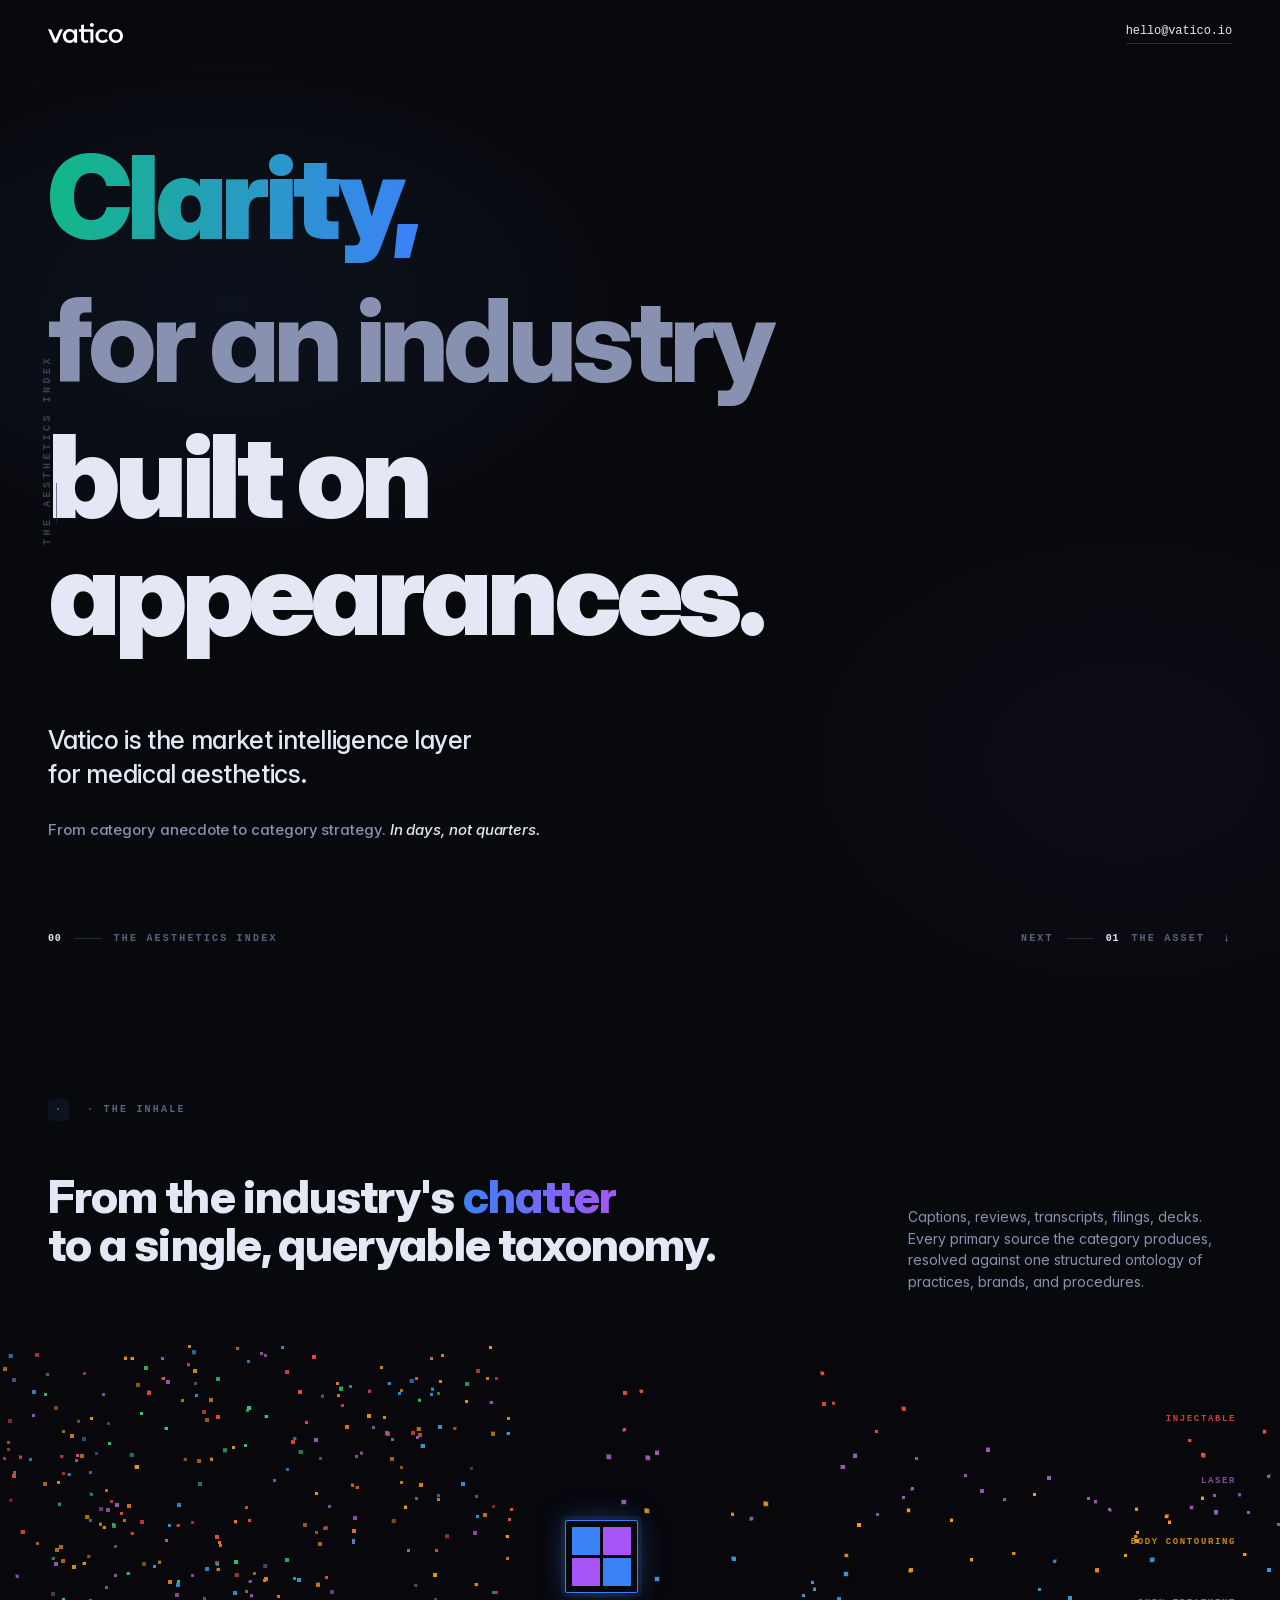
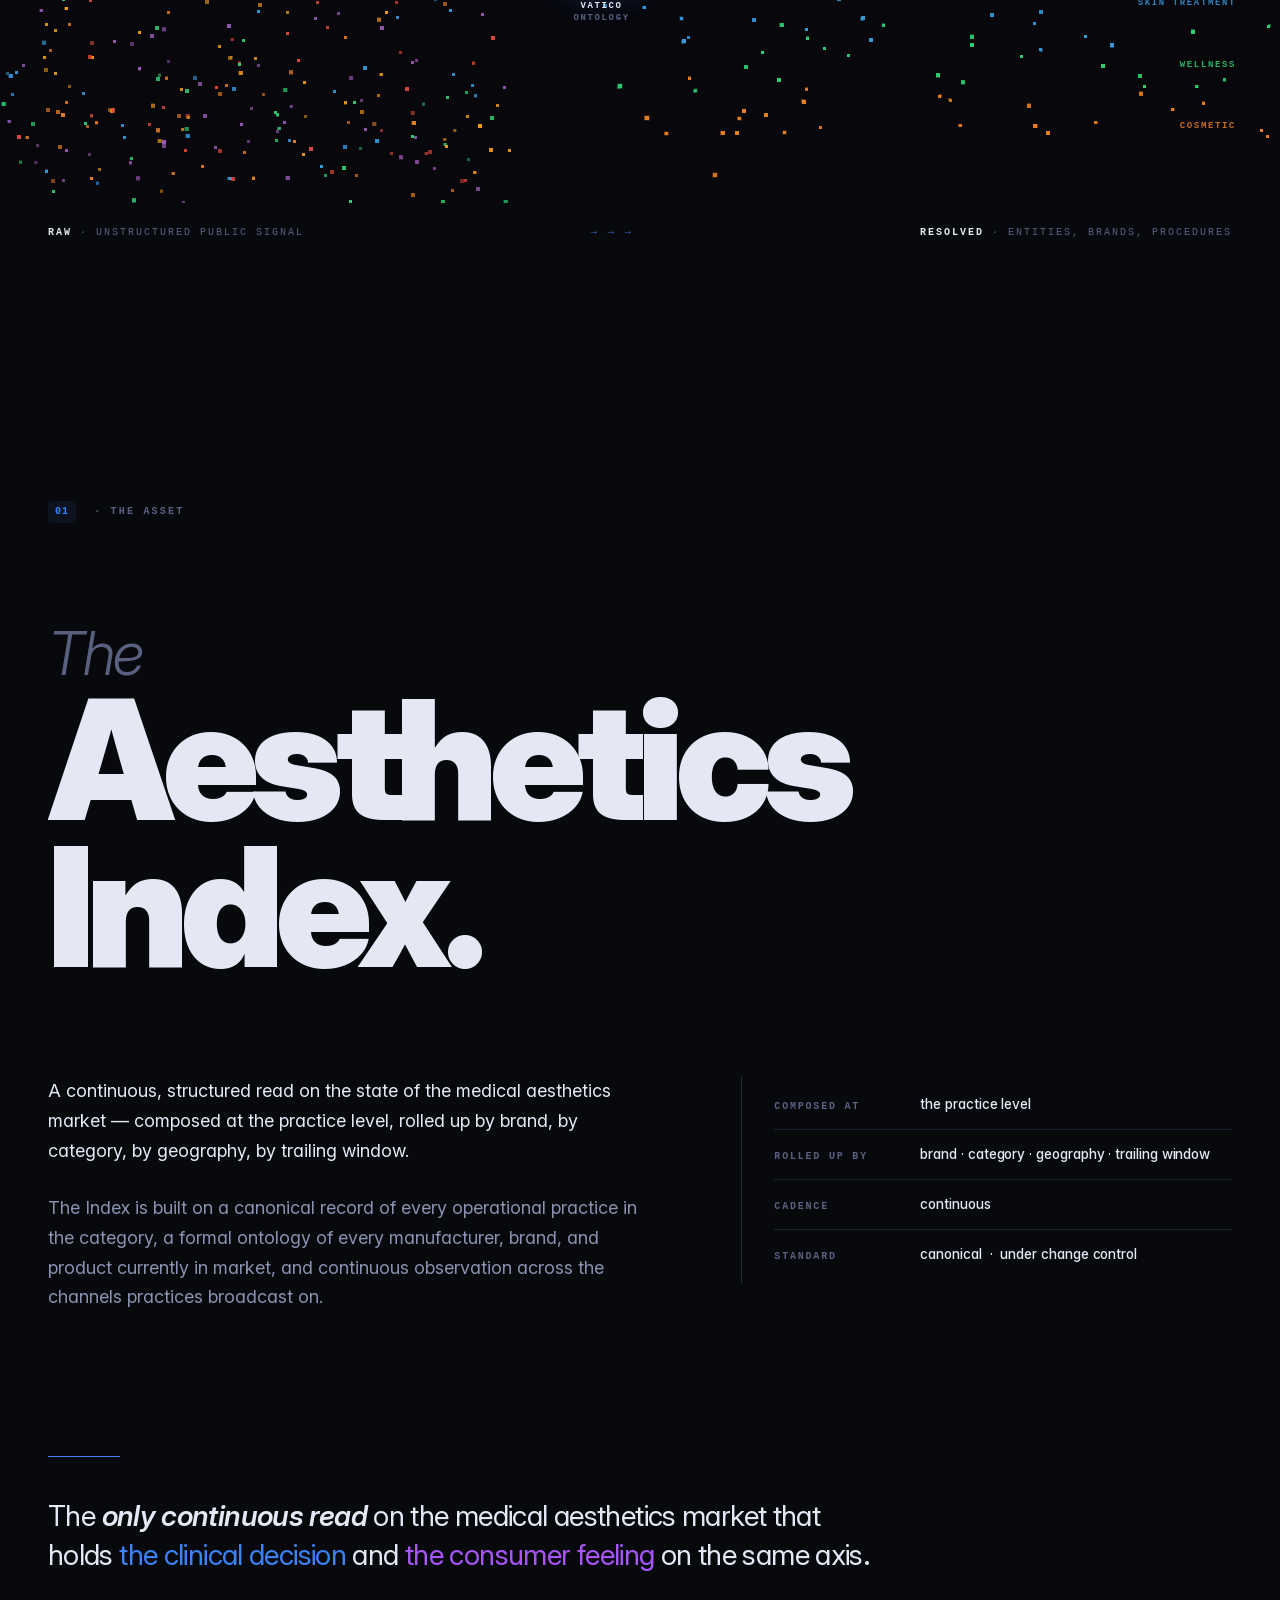
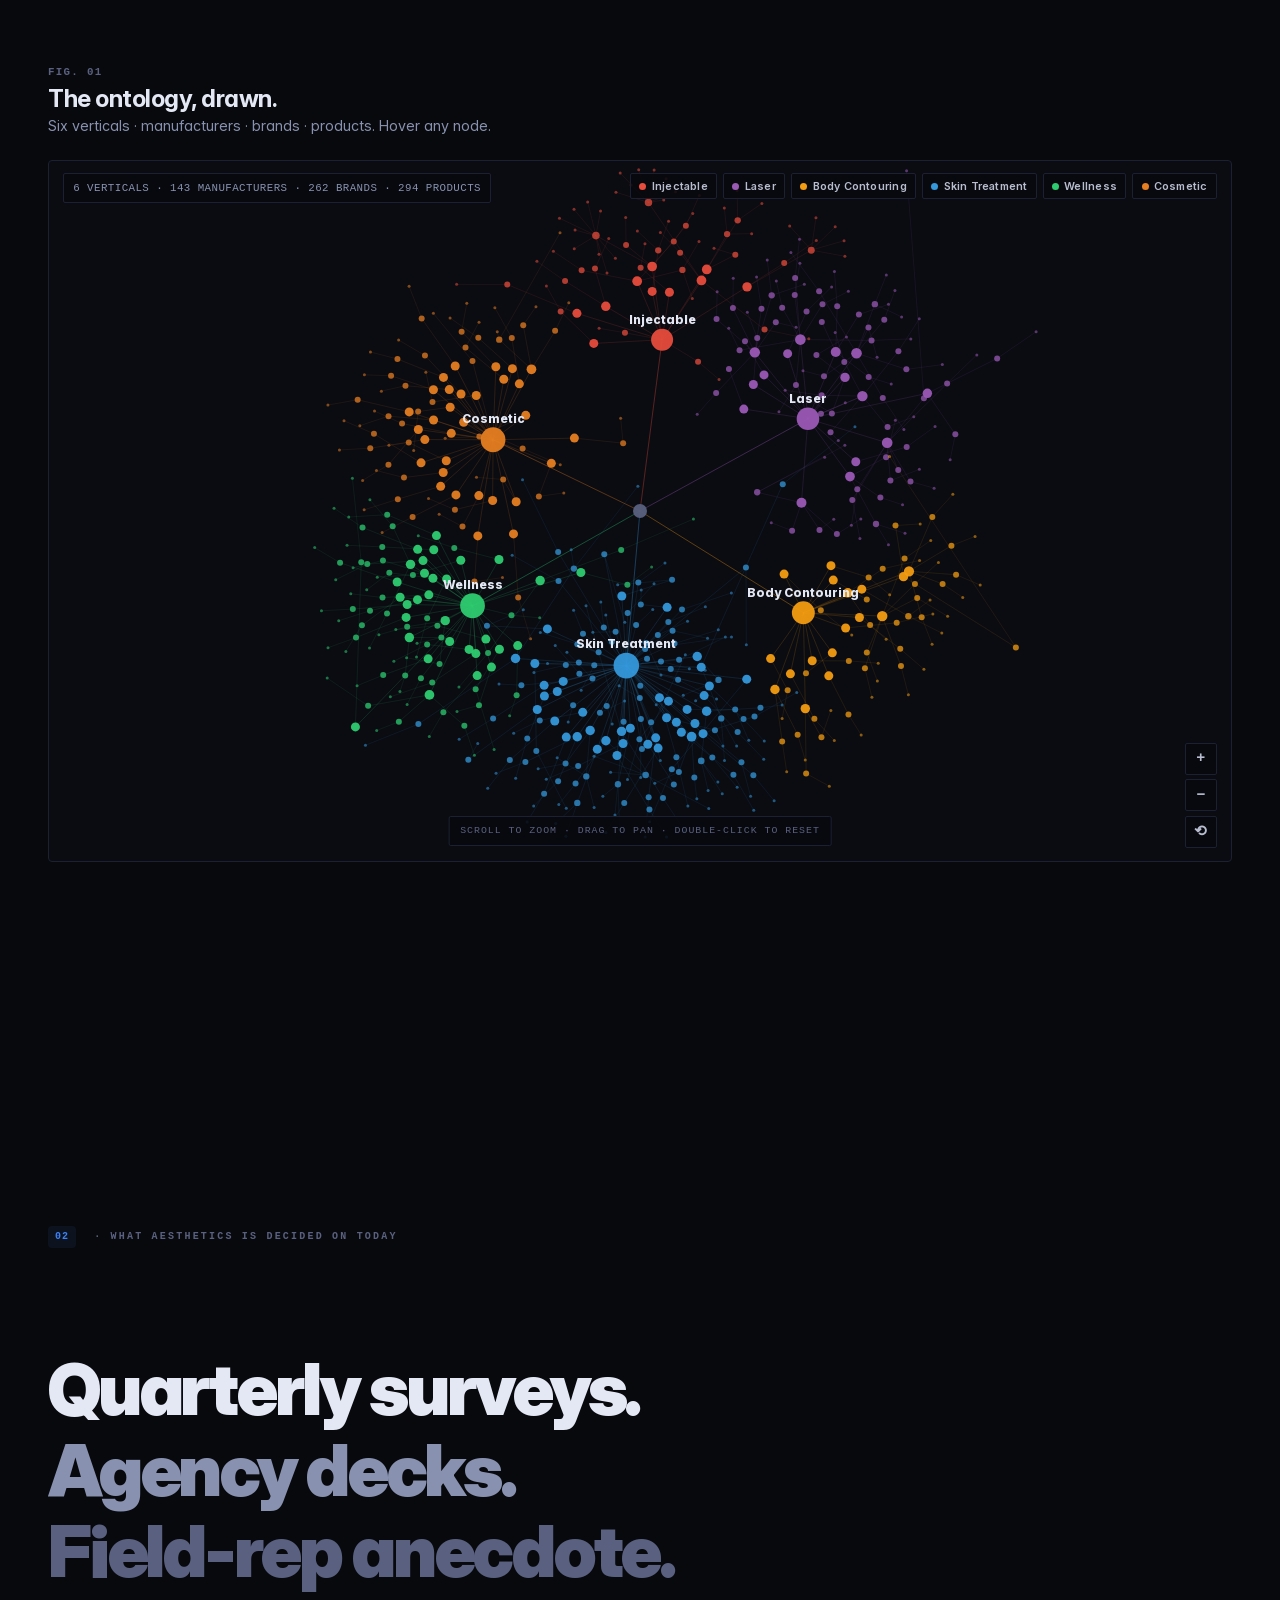
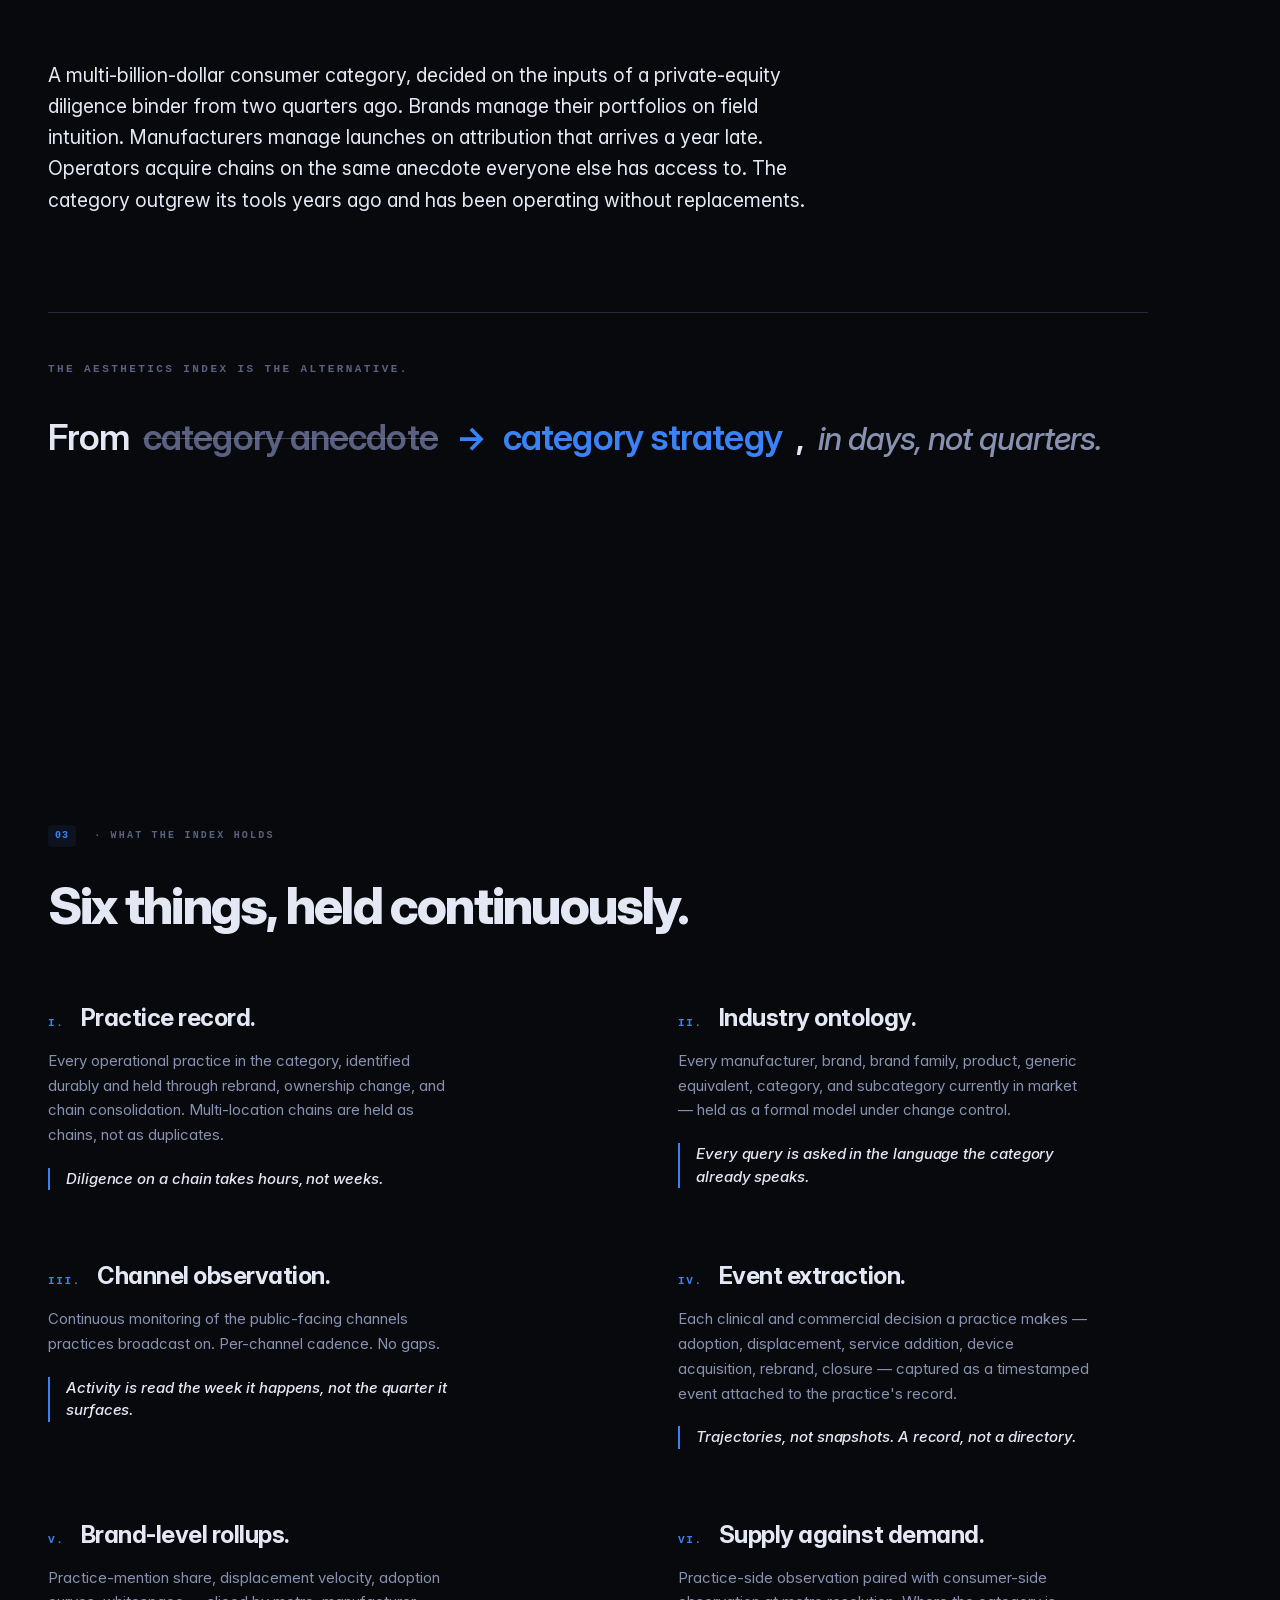
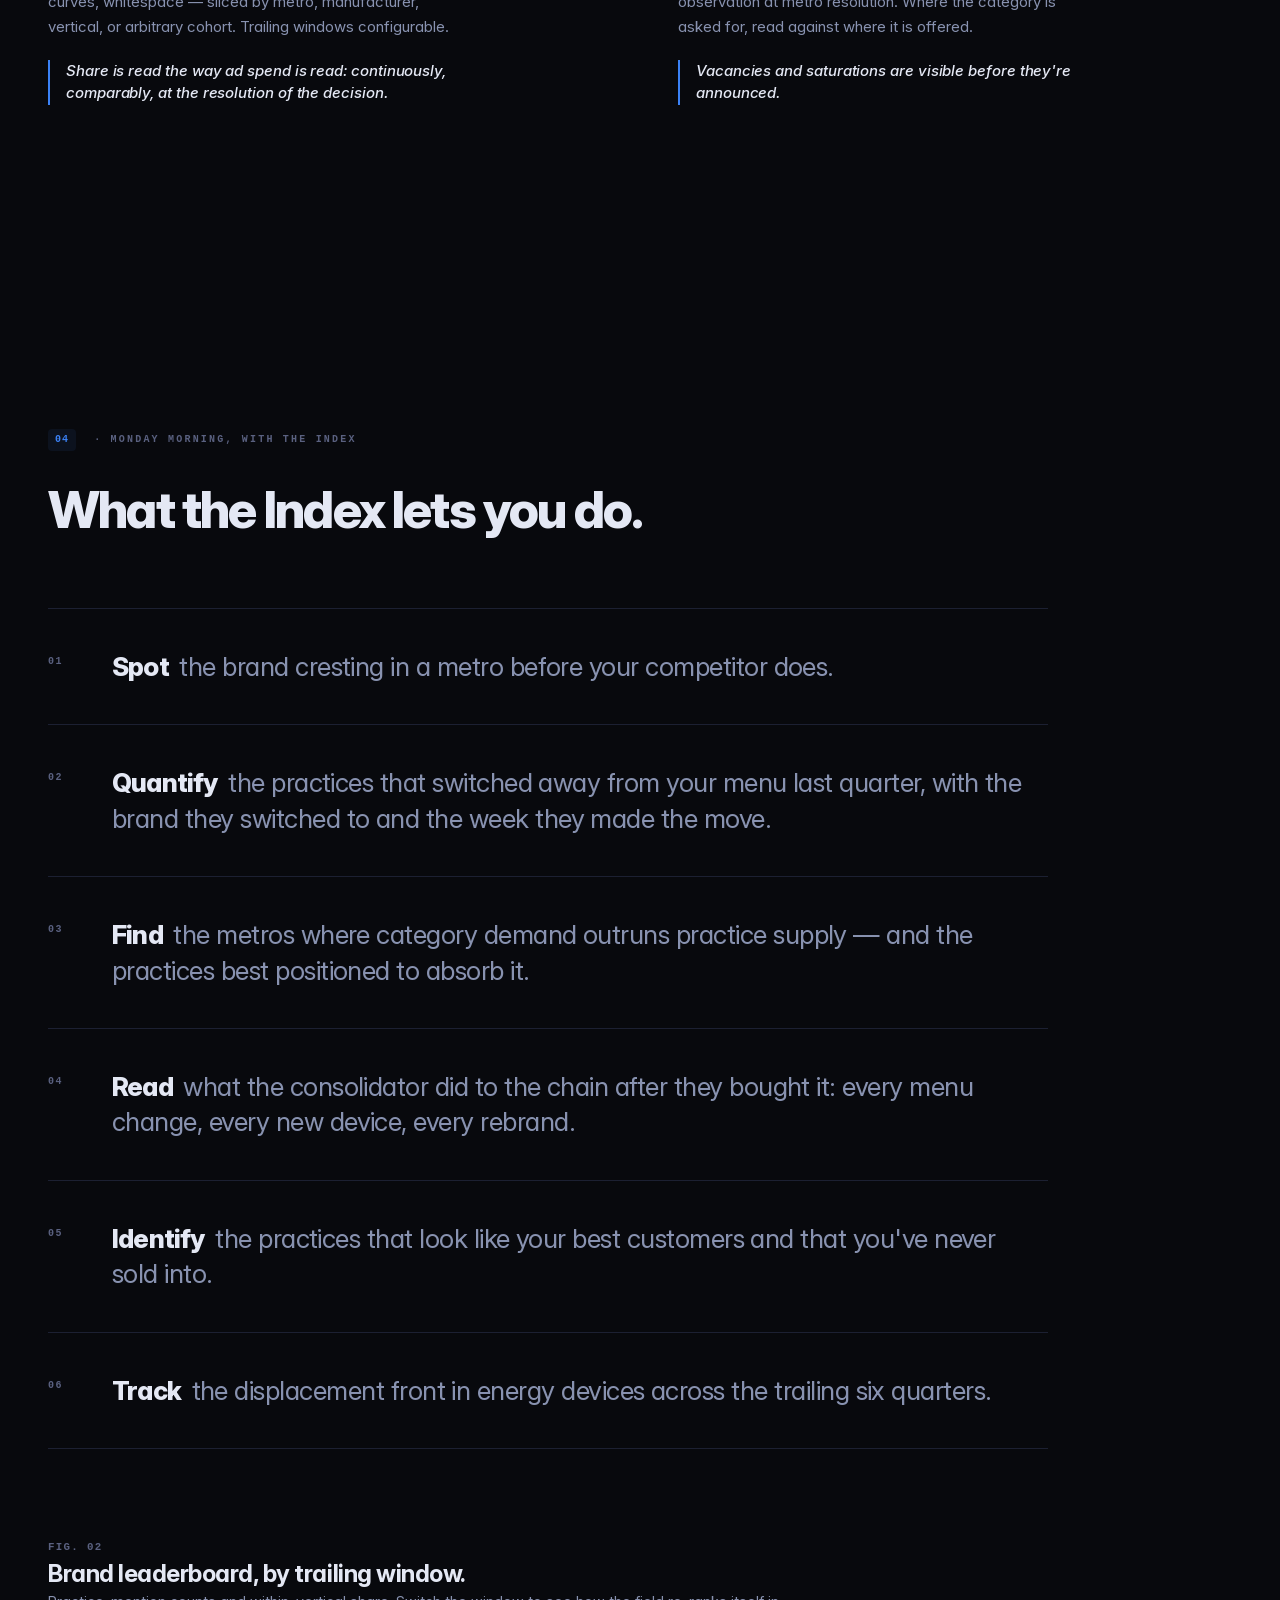
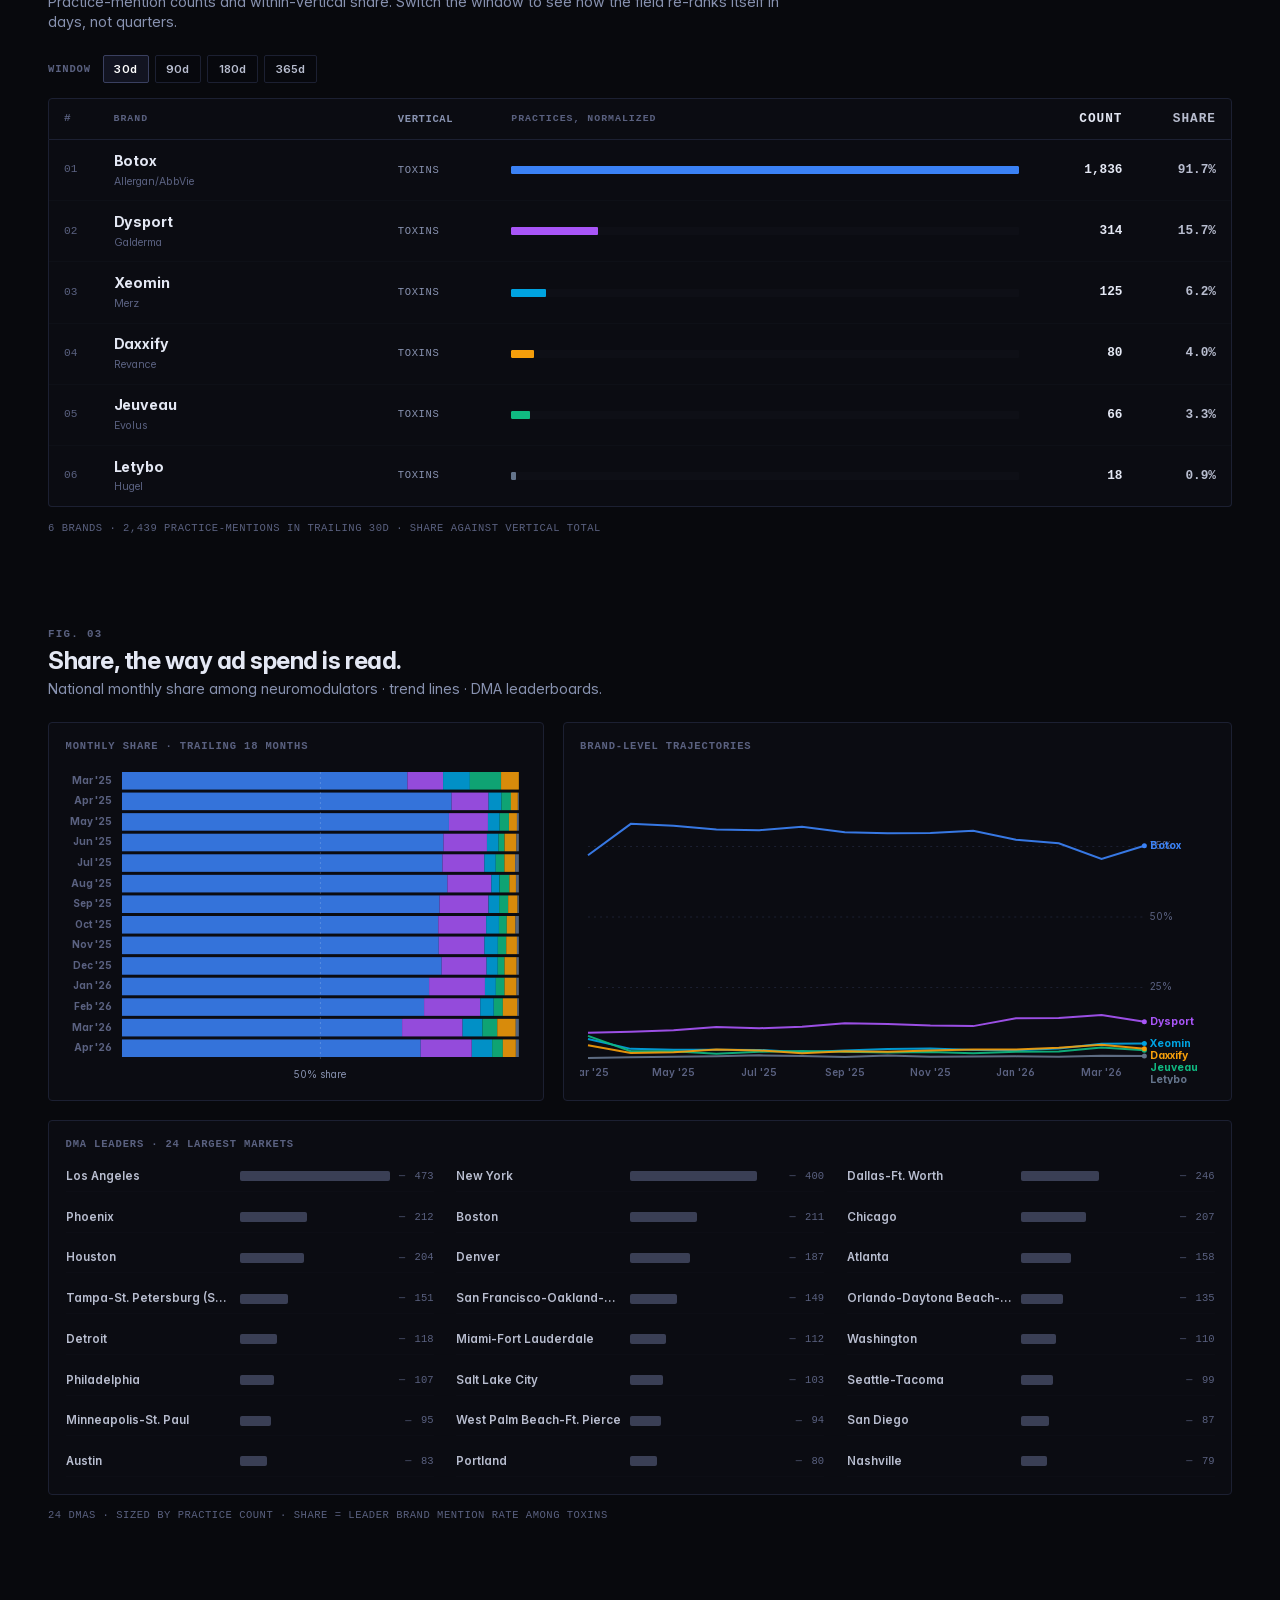
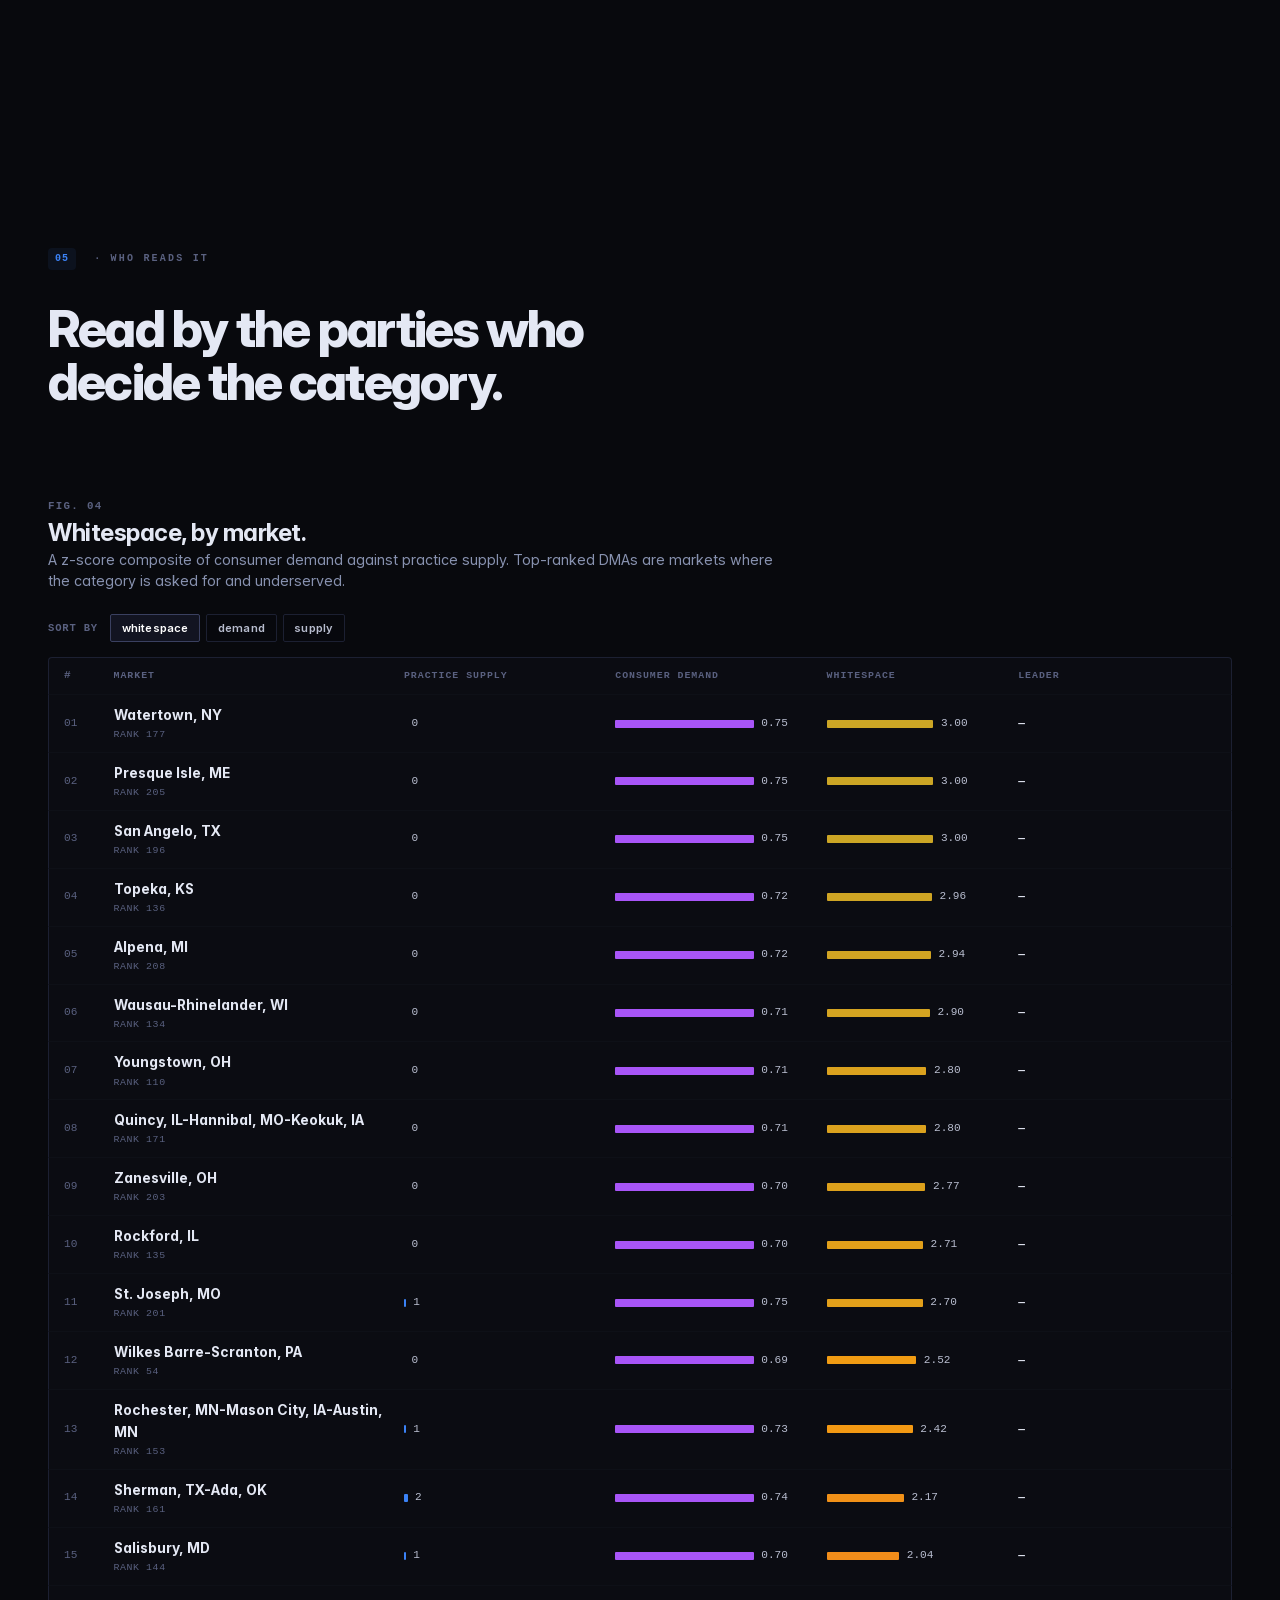
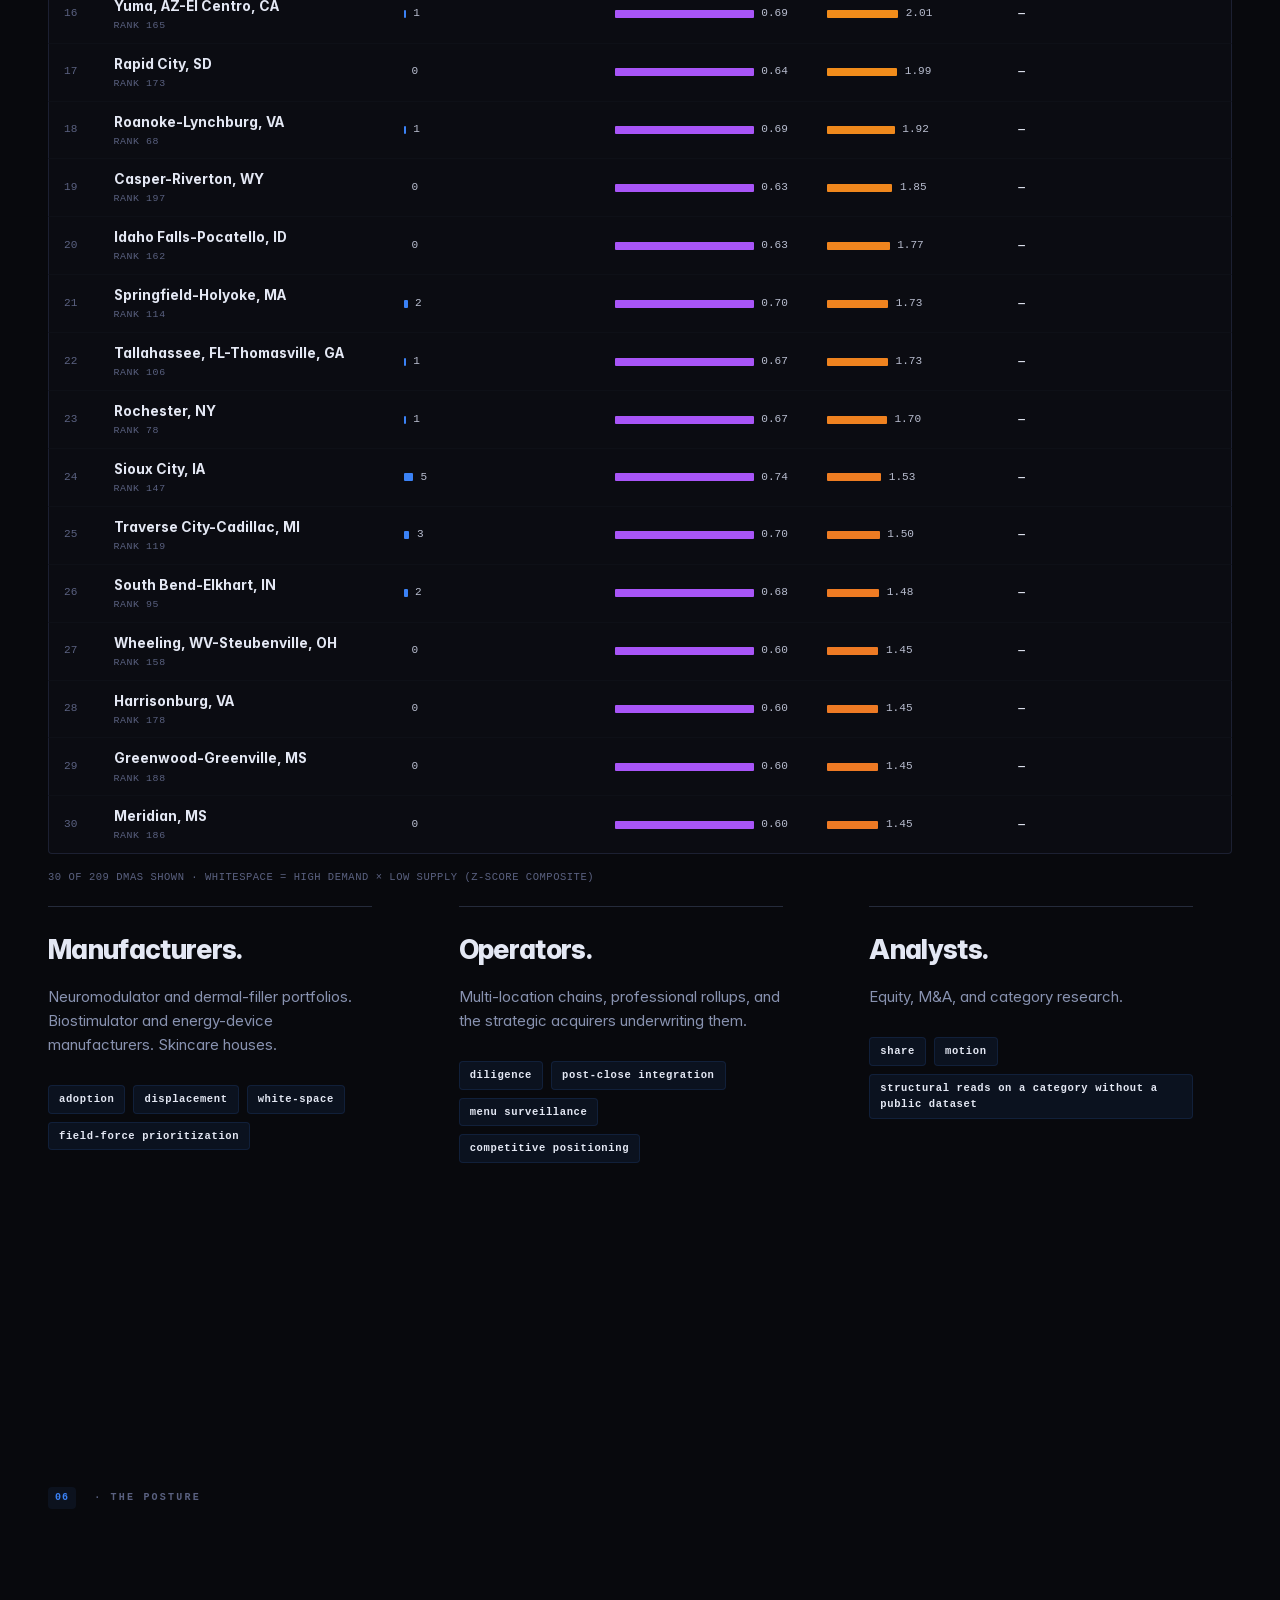
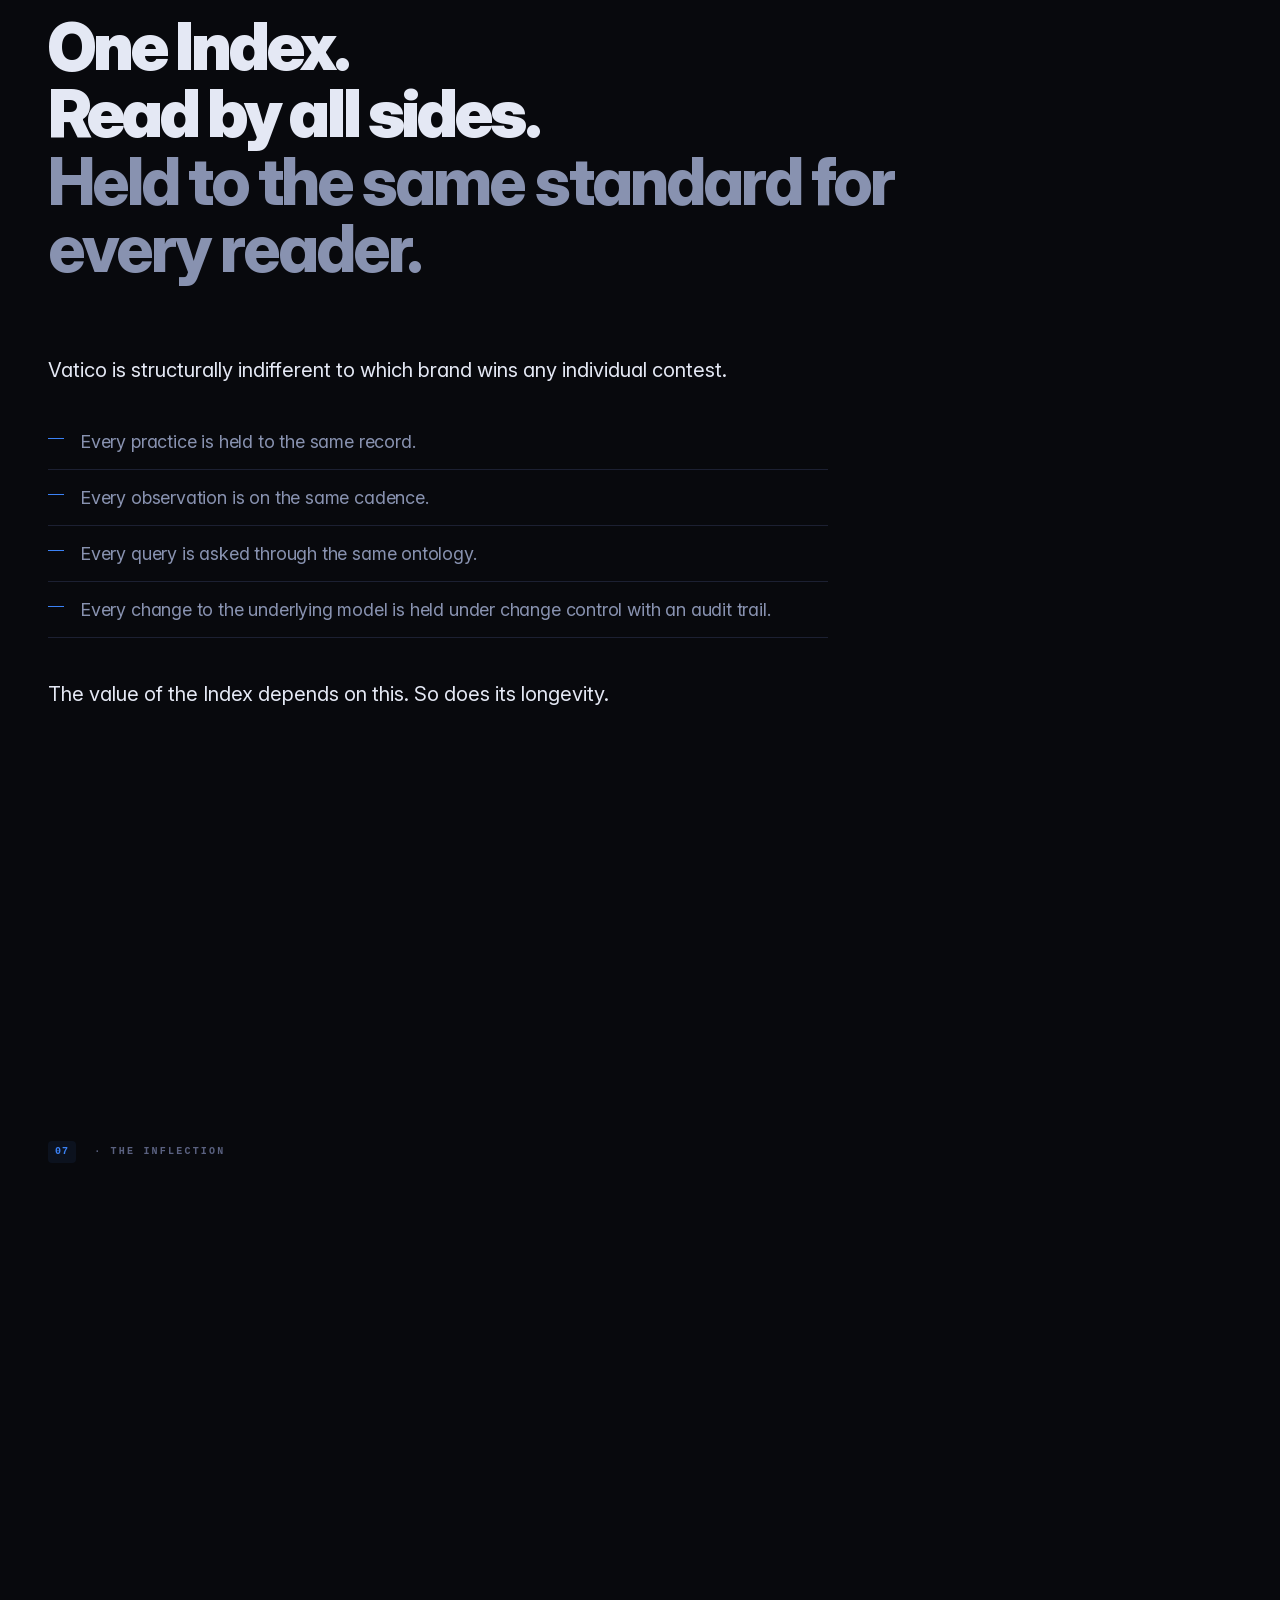
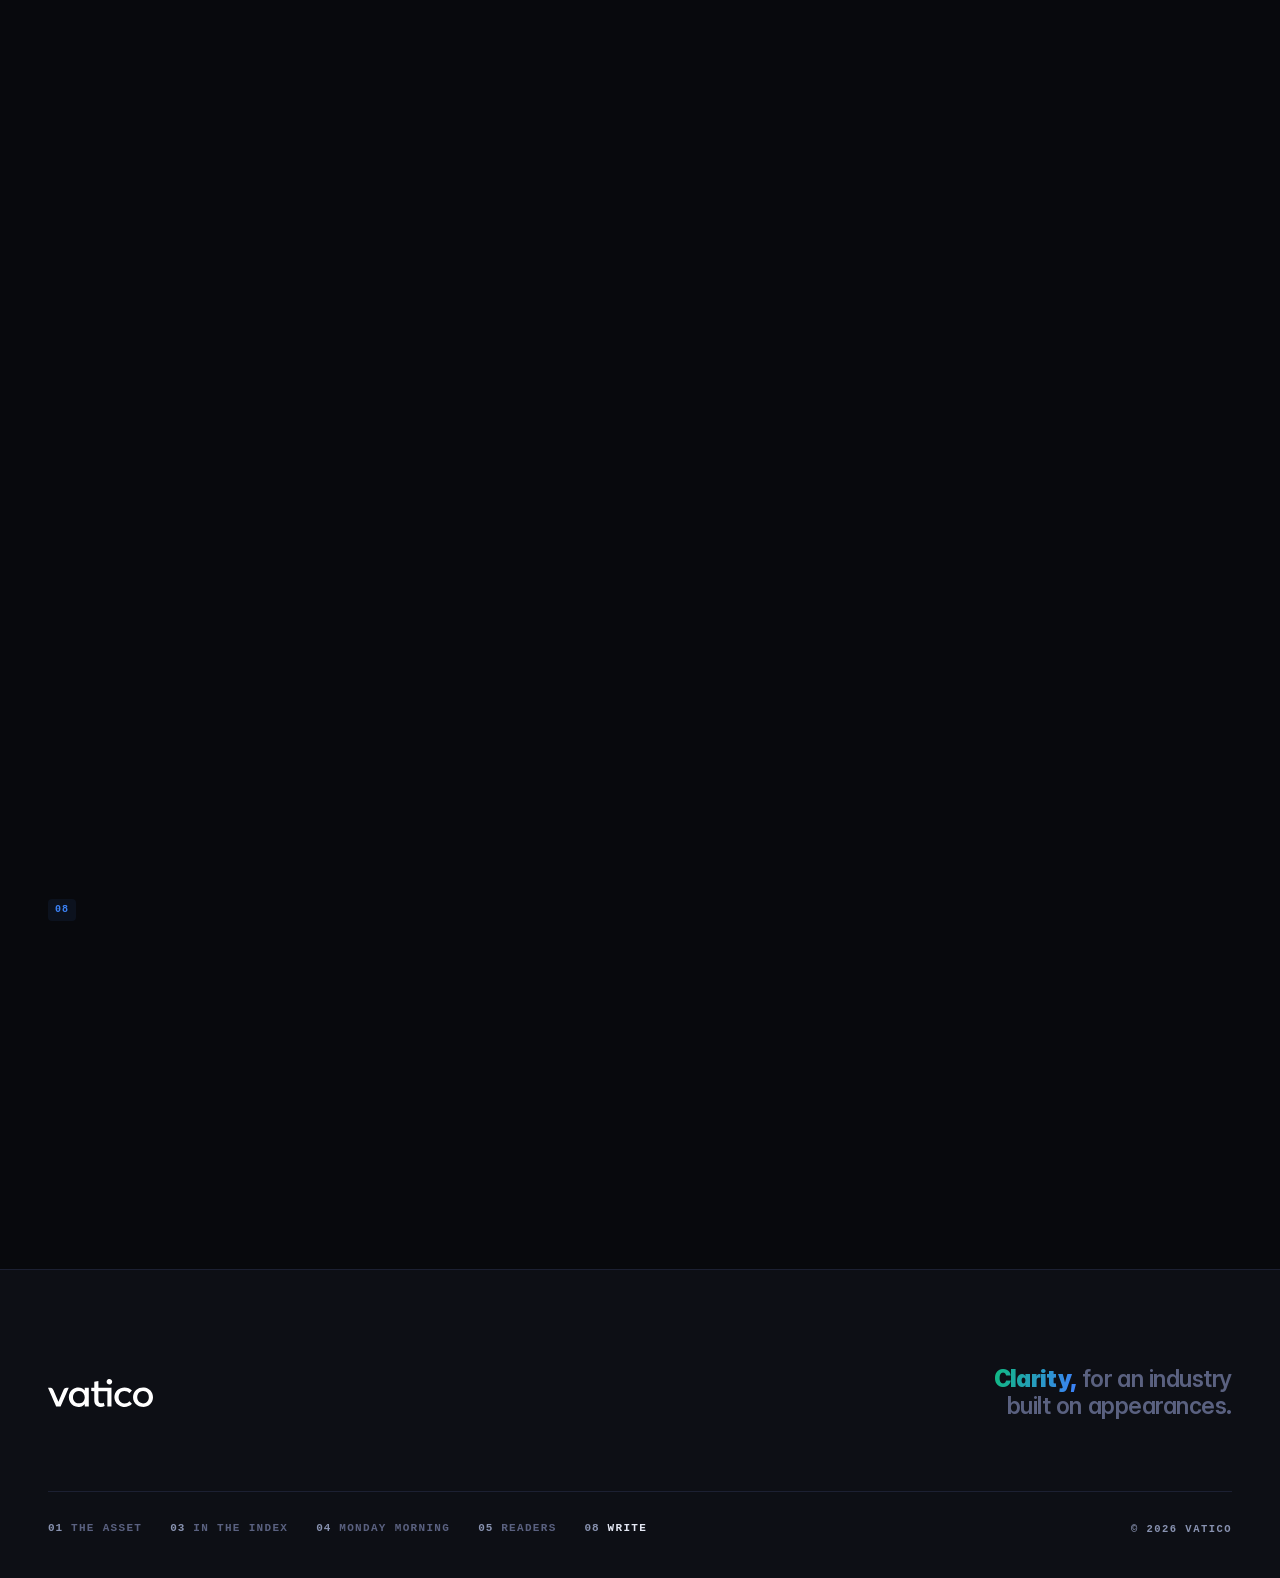
==== commit 23606d1a: "Phase D code: mobile JS density caps + breakpoint normalization V02 ingest (visuals/visual-02-ingest" ====
--- a/index.html
+++ b/index.html
@@ -43,14 +43,14 @@
 <link rel="preload" as="font" href="fonts/InterVariable.ttf" type="font/ttf" crossorigin>
 
 <link rel="stylesheet" href="colors_and_type.css">
-<link rel="stylesheet" href="site.css?v=12">
+<link rel="stylesheet" href="site.css?v=13">
 
 <!-- Defer the visuals stylesheet: it only matters once a viz figure is
      in viewport, but it's also a relatively heavy file. The media=print
      trick lets the browser fetch it without blocking render, then the
      onload handler swaps media back to all so it actually applies. -->
-<link rel="stylesheet" href="visuals/visuals.css?v=7" media="print" onload="this.media='all'">
-<noscript><link rel="stylesheet" href="visuals/visuals.css?v=7"></noscript>
+<link rel="stylesheet" href="visuals/visuals.css?v=8" media="print" onload="this.media='all'">
+<noscript><link rel="stylesheet" href="visuals/visuals.css?v=8"></noscript>
 
 <link rel="icon" href="/assets/vatico-logo-white.svg">
 
@@ -733,11 +733,11 @@
 
 <!-- Scripts -->
 <script src="hero-field.js"></script>
-<script src="visuals/visual-02-ingest.js?v=6"></script>
-<script src="visuals/visual-03-ontology.js?v=2"></script>
+<script src="visuals/visual-02-ingest.js?v=7"></script>
+<script src="visuals/visual-03-ontology.js?v=3"></script>
 <script src="visuals/visual-05-timeline.js?v=4"></script>
 <script src="visuals/visual-06-sov.js?v=3"></script>
-<script src="visuals/visual-07-whitespace.js?v=4"></script>
+<script src="visuals/visual-07-whitespace.js?v=5"></script>
 <script src="site.js?v=8"></script>
 
 </body>
--- a/colors_and_type.css
+++ b/colors_and_type.css
@@ -374,11 +374,11 @@
 .g4 { display: grid; grid-template-columns: repeat(4,1fr); gap: 16px; }
 .spot-grid   { display: grid; grid-template-columns: repeat(auto-fill, minmax(340px, 1fr)); gap: 20px; }
 .gallery-grid { columns: 3; column-gap: 16px; }
-@media (max-width: 900px) {
+@media (max-width: 1024px) {
   .g3, .g4, .g2 { grid-template-columns: 1fr 1fr; }
   .gallery-grid { columns: 2; }
 }
-@media (max-width: 700px) {
+@media (max-width: 768px) {
   .g2, .g3, .g4 { grid-template-columns: 1fr; }
   .gallery-grid { columns: 1; }
 }
--- a/site.css
+++ b/site.css
@@ -32,7 +32,7 @@
   --gutter: 48px;
   --rail-w: 96px;
 }
-@media (max-width: 900px) {
+@media (max-width: 1024px) {
   :root { --gutter: 28px; --rail-w: 0px; }
 }
 
@@ -115,7 +115,7 @@
   background: var(--border-2);
   margin: 20px auto 0;
 }
-@media (max-width: 900px) { .rail { display: none; } }
+@media (max-width: 1024px) { .rail { display: none; } }
 
 /* ============================================================
    Top nav
@@ -175,7 +175,7 @@
   transition: border-color 220ms ease, color 220ms ease;
 }
 .nav-email:hover { border-color: var(--blue); color: var(--blue); }
-@media (max-width: 700px) {
+@media (max-width: 768px) {
   .nav-right .status { display: none; }
 }
 
@@ -397,7 +397,7 @@
   0%, 100% { transform: translateY(0); }
   50%      { transform: translateY(4px); }
 }
-@media (max-width: 700px) {
+@media (max-width: 768px) {
   .hero-foot { flex-direction: column; align-items: flex-start; gap: 16px; padding-top: 56px; }
   .hf-next-label { display: none; }
   .hero-defn { font-size: 1.1rem; }
@@ -412,7 +412,7 @@
   max-width: var(--maxw-wide);
   margin: 0 auto;
 }
-@media (max-width: 900px) { .section { padding: 110px var(--gutter); } }
+@media (max-width: 1024px) { .section { padding: 110px var(--gutter); } }
 
 .sec-head {
   margin-bottom: 72px;
@@ -498,7 +498,7 @@
   align-items: start;
   margin-bottom: 96px;
 }
-@media (max-width: 900px) {
+@media (max-width: 1024px) {
   .asset-body-grid { grid-template-columns: 1fr; gap: 48px; }
 }
 .asset-body p {
@@ -660,7 +660,7 @@
   row-gap: 72px;
   max-width: 1180px;
 }
-@media (max-width: 900px) {
+@media (max-width: 1024px) {
   .catalog-grid { grid-template-columns: 1fr; row-gap: 56px; column-gap: 0; }
 }
 .entry {
@@ -759,7 +759,7 @@
 }
 .action:hover { color: var(--text); }
 .action:hover .action-verb { color: var(--blue); }
-@media (max-width: 700px) {
+@media (max-width: 768px) {
   .action { padding-left: 0; padding-top: 54px; }
   .action::before { top: 24px; }
 }
@@ -773,7 +773,7 @@
   gap: 48px;
   margin-top: 20px;
 }
-@media (max-width: 900px) {
+@media (max-width: 1024px) {
   .readers-grid { grid-template-columns: 1fr; gap: 56px; }
 }
 .reader {
@@ -1127,7 +1127,7 @@
   color: var(--muted-2);
   white-space: nowrap;
 }
-@media (max-width: 900px) {
+@media (max-width: 1024px) {
   .site-footer { padding: 72px var(--gutter) 40px; }
   .footer-top { grid-template-columns: 1fr; gap: 40px; padding-bottom: 48px; align-items: start; }
   .footer-signoff { justify-self: start; text-align: left; }
--- a/visuals/visuals.css
+++ b/visuals/visuals.css
@@ -313,7 +313,7 @@
   gap: 1.25rem;
   margin-bottom: 1.25rem;
 }
-@media (max-width: 900px) {
+@media (max-width: 1024px) {
   .sov-grid { grid-template-columns: 1fr; }
 }
 .sov-panel {
@@ -341,7 +341,7 @@
   grid-template-columns: repeat(3, minmax(0, 1fr));
   gap: 0.7rem 1.5rem;
 }
-@media (max-width: 800px) {
+@media (max-width: 768px) {
   .sov-dma { grid-template-columns: 1fr; }
 }
 .sov-dma-cell {
@@ -544,7 +544,7 @@
 }
 .sec-signal-foot .sf-foot-arrow { color: var(--blue); letter-spacing: 0.25em; }
 
-@media (max-width: 760px) {
+@media (max-width: 768px) {
   .sf-stage { height: 360px; }
   .sec-signal-foot { display: none; }
 }
@@ -752,7 +752,7 @@
   font-weight: 600;
 }
 
-@media (max-width: 900px) {
+@media (max-width: 1024px) {
   .tw-table-head, .tw-row {
     grid-template-columns: 30px 1fr 70px 90px;
     gap: 0.5rem;
@@ -841,7 +841,7 @@
 
 /* Very narrow phones (<= 414px) — drop a second column anywhere
    we still ship a 2+ grid, and let the SoV bars breathe. */
-@media (max-width: 414px) {
+@media (max-width: 480px) {
   .sec-signal { padding: 56px 0 40px; }
   .sec-signal-head { gap: 24px; }
   .sov-bars, .sov-lines { height: 200px; }
--- a/visuals/visuals.css
+++ b/visuals/visuals.css
@@ -313,7 +313,7 @@
   gap: 1.25rem;
   margin-bottom: 1.25rem;
 }
-@media (max-width: 900px) {
+@media (max-width: 1024px) {
   .sov-grid { grid-template-columns: 1fr; }
 }
 .sov-panel {
@@ -341,7 +341,7 @@
   grid-template-columns: repeat(3, minmax(0, 1fr));
   gap: 0.7rem 1.5rem;
 }
-@media (max-width: 800px) {
+@media (max-width: 768px) {
   .sov-dma { grid-template-columns: 1fr; }
 }
 .sov-dma-cell {
@@ -544,7 +544,7 @@
 }
 .sec-signal-foot .sf-foot-arrow { color: var(--blue); letter-spacing: 0.25em; }
 
-@media (max-width: 760px) {
+@media (max-width: 768px) {
   .sf-stage { height: 360px; }
   .sec-signal-foot { display: none; }
 }
@@ -752,7 +752,7 @@
   font-weight: 600;
 }
 
-@media (max-width: 900px) {
+@media (max-width: 1024px) {
   .tw-table-head, .tw-row {
     grid-template-columns: 30px 1fr 70px 90px;
     gap: 0.5rem;
@@ -841,7 +841,7 @@
 
 /* Very narrow phones (<= 414px) — drop a second column anywhere
    we still ship a 2+ grid, and let the SoV bars breathe. */
-@media (max-width: 414px) {
+@media (max-width: 480px) {
   .sec-signal { padding: 56px 0 40px; }
   .sec-signal-head { gap: 24px; }
   .sov-bars, .sov-lines { height: 200px; }
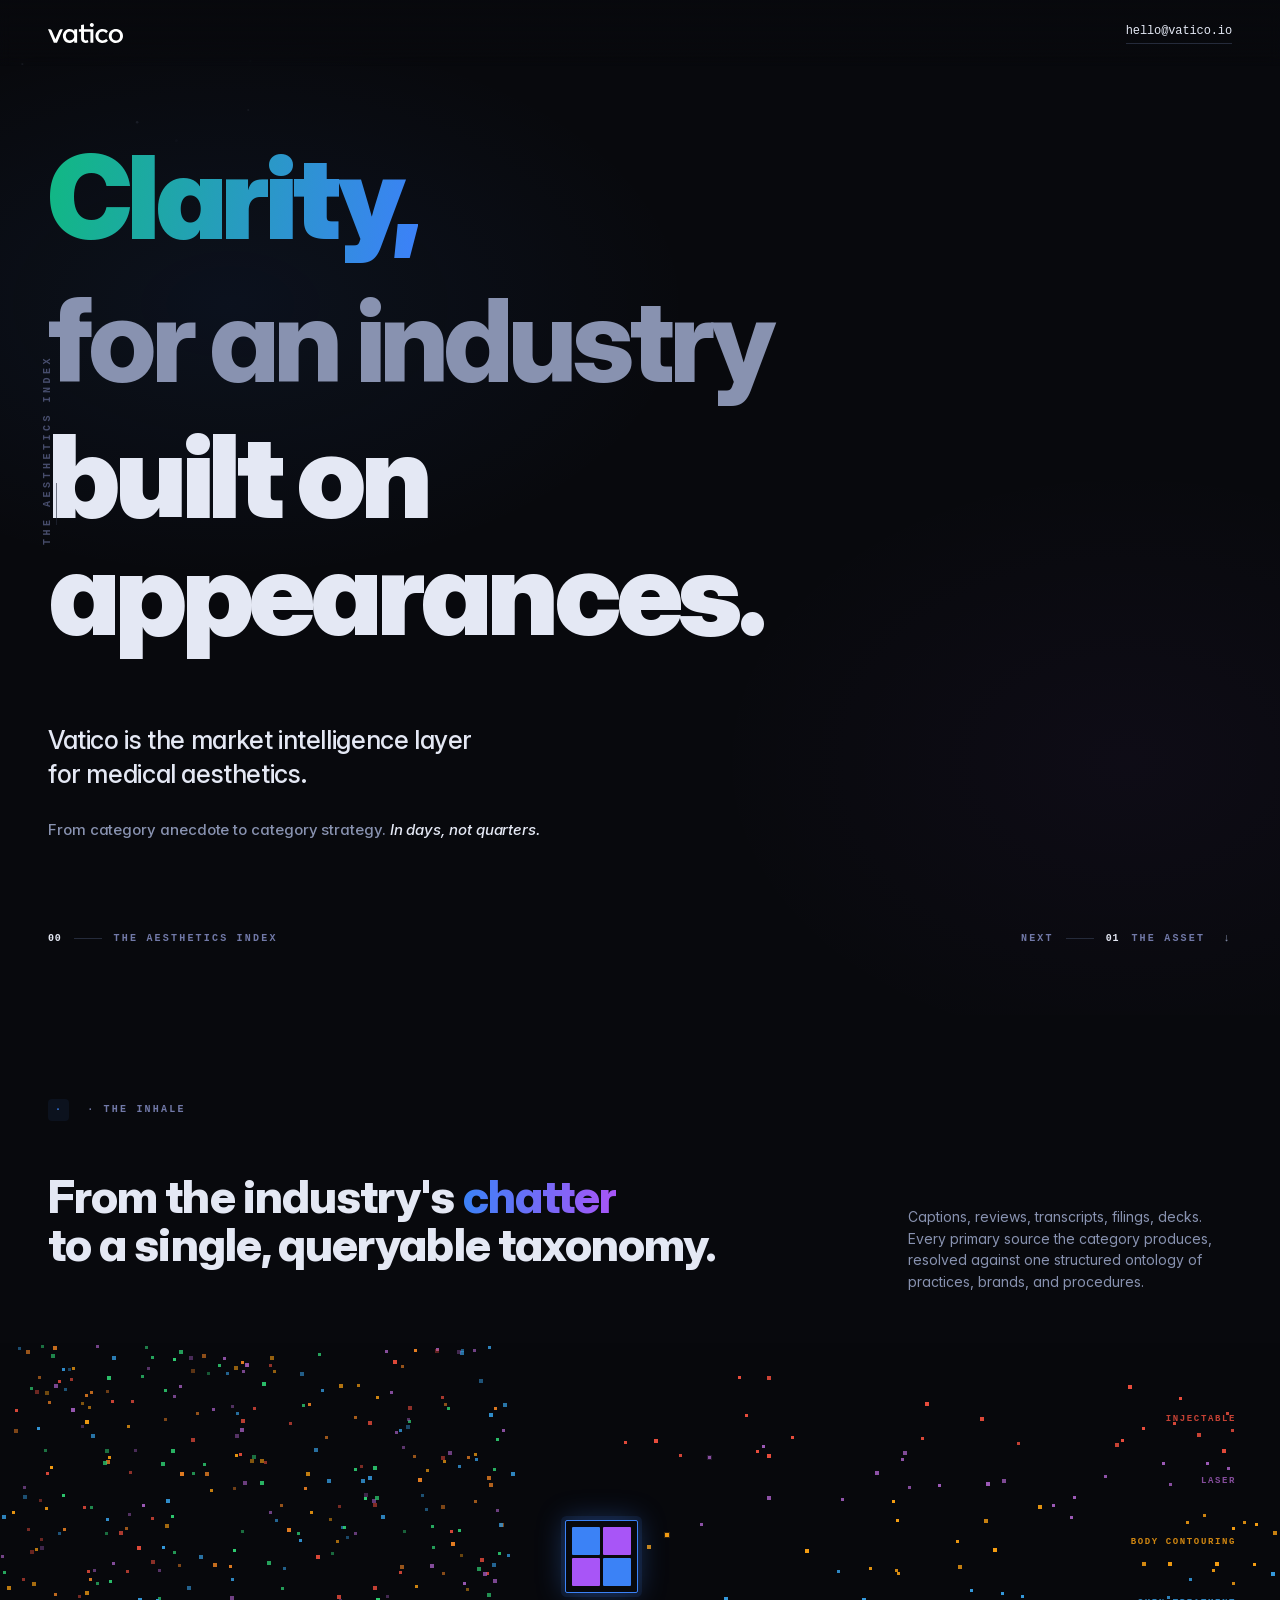
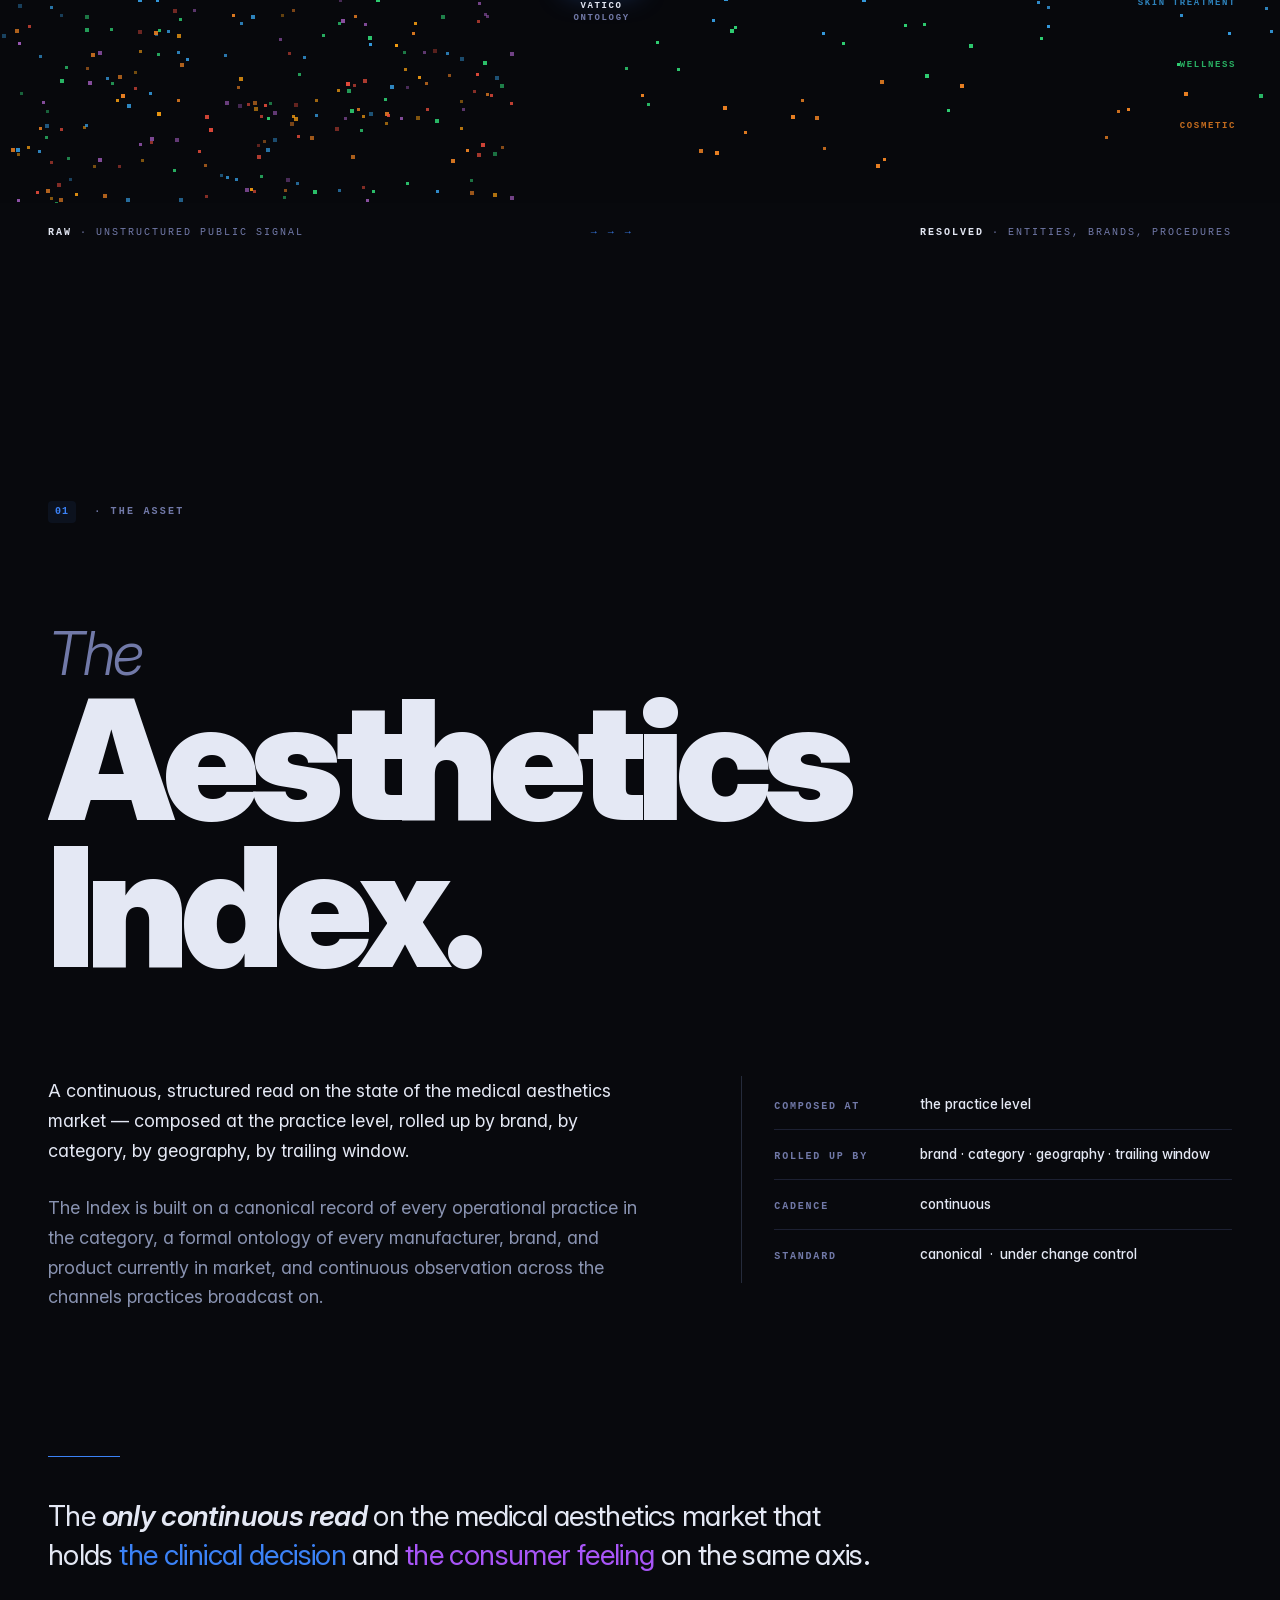
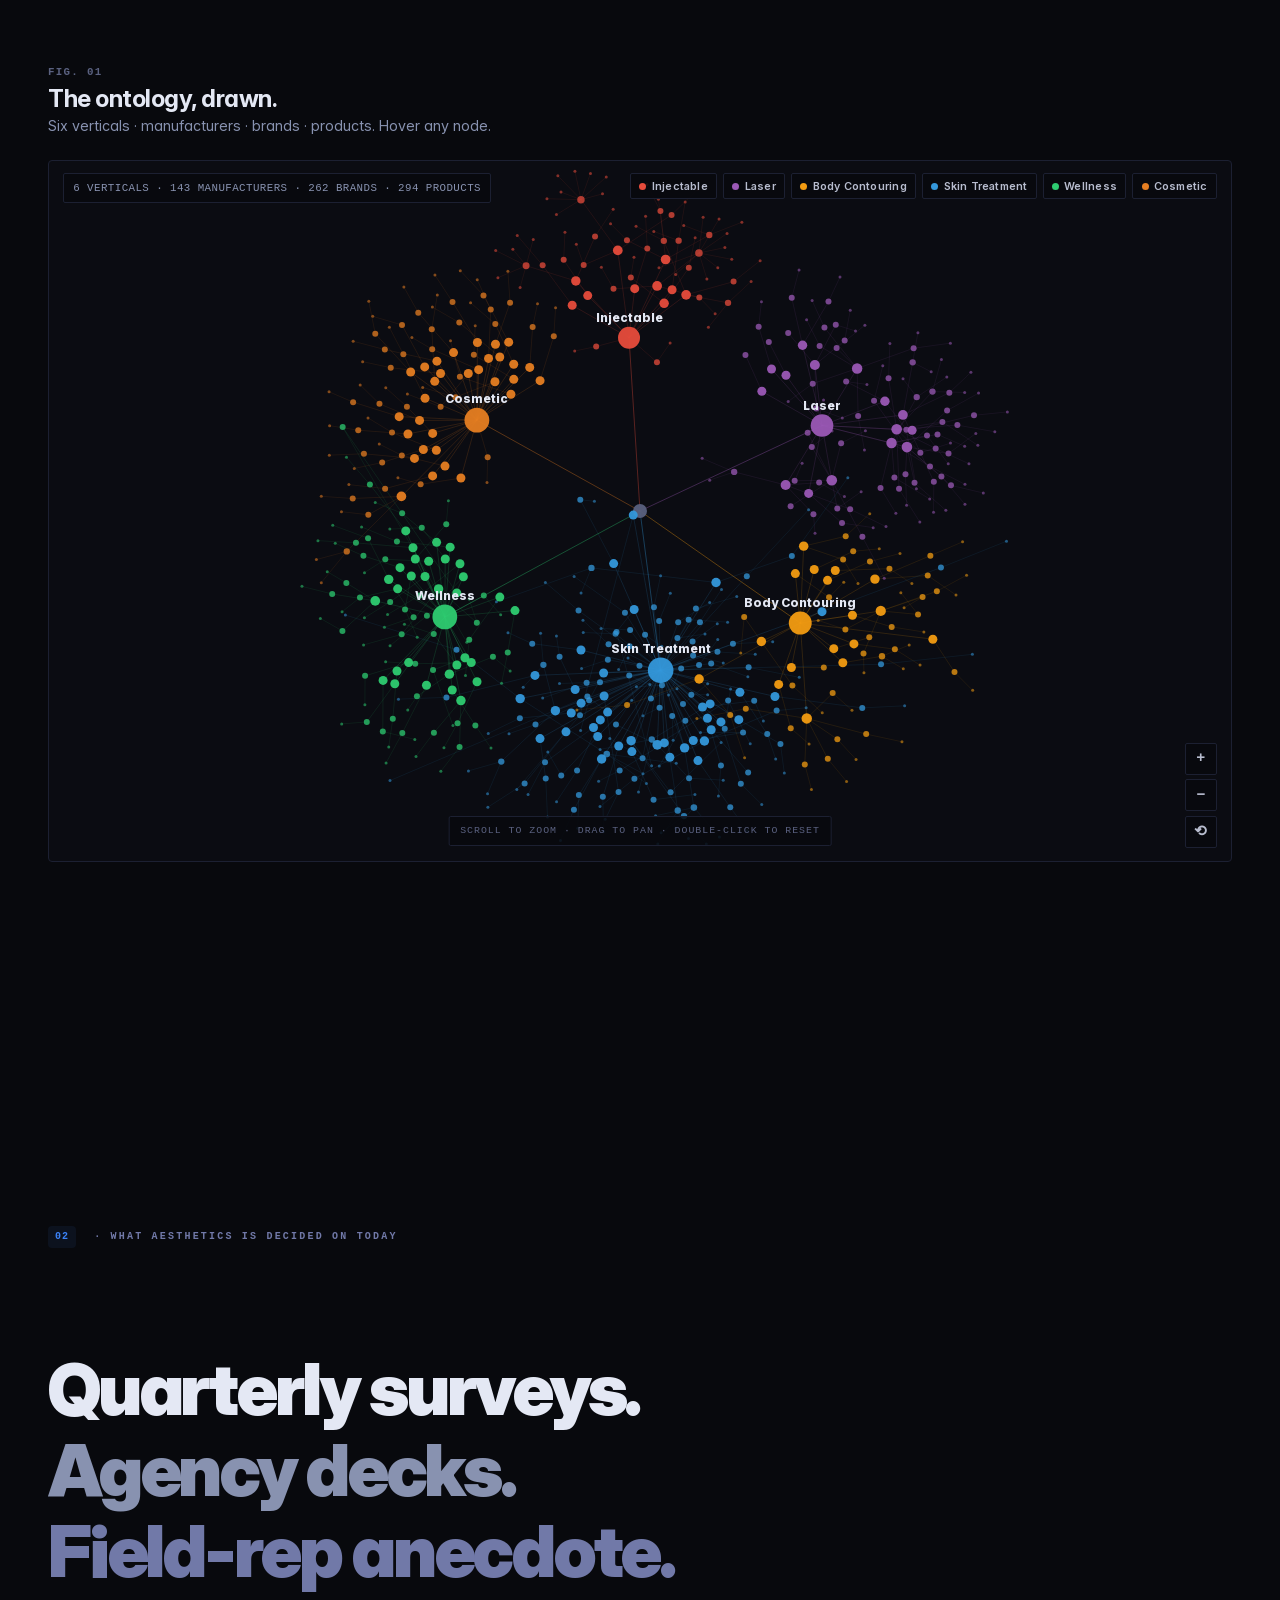
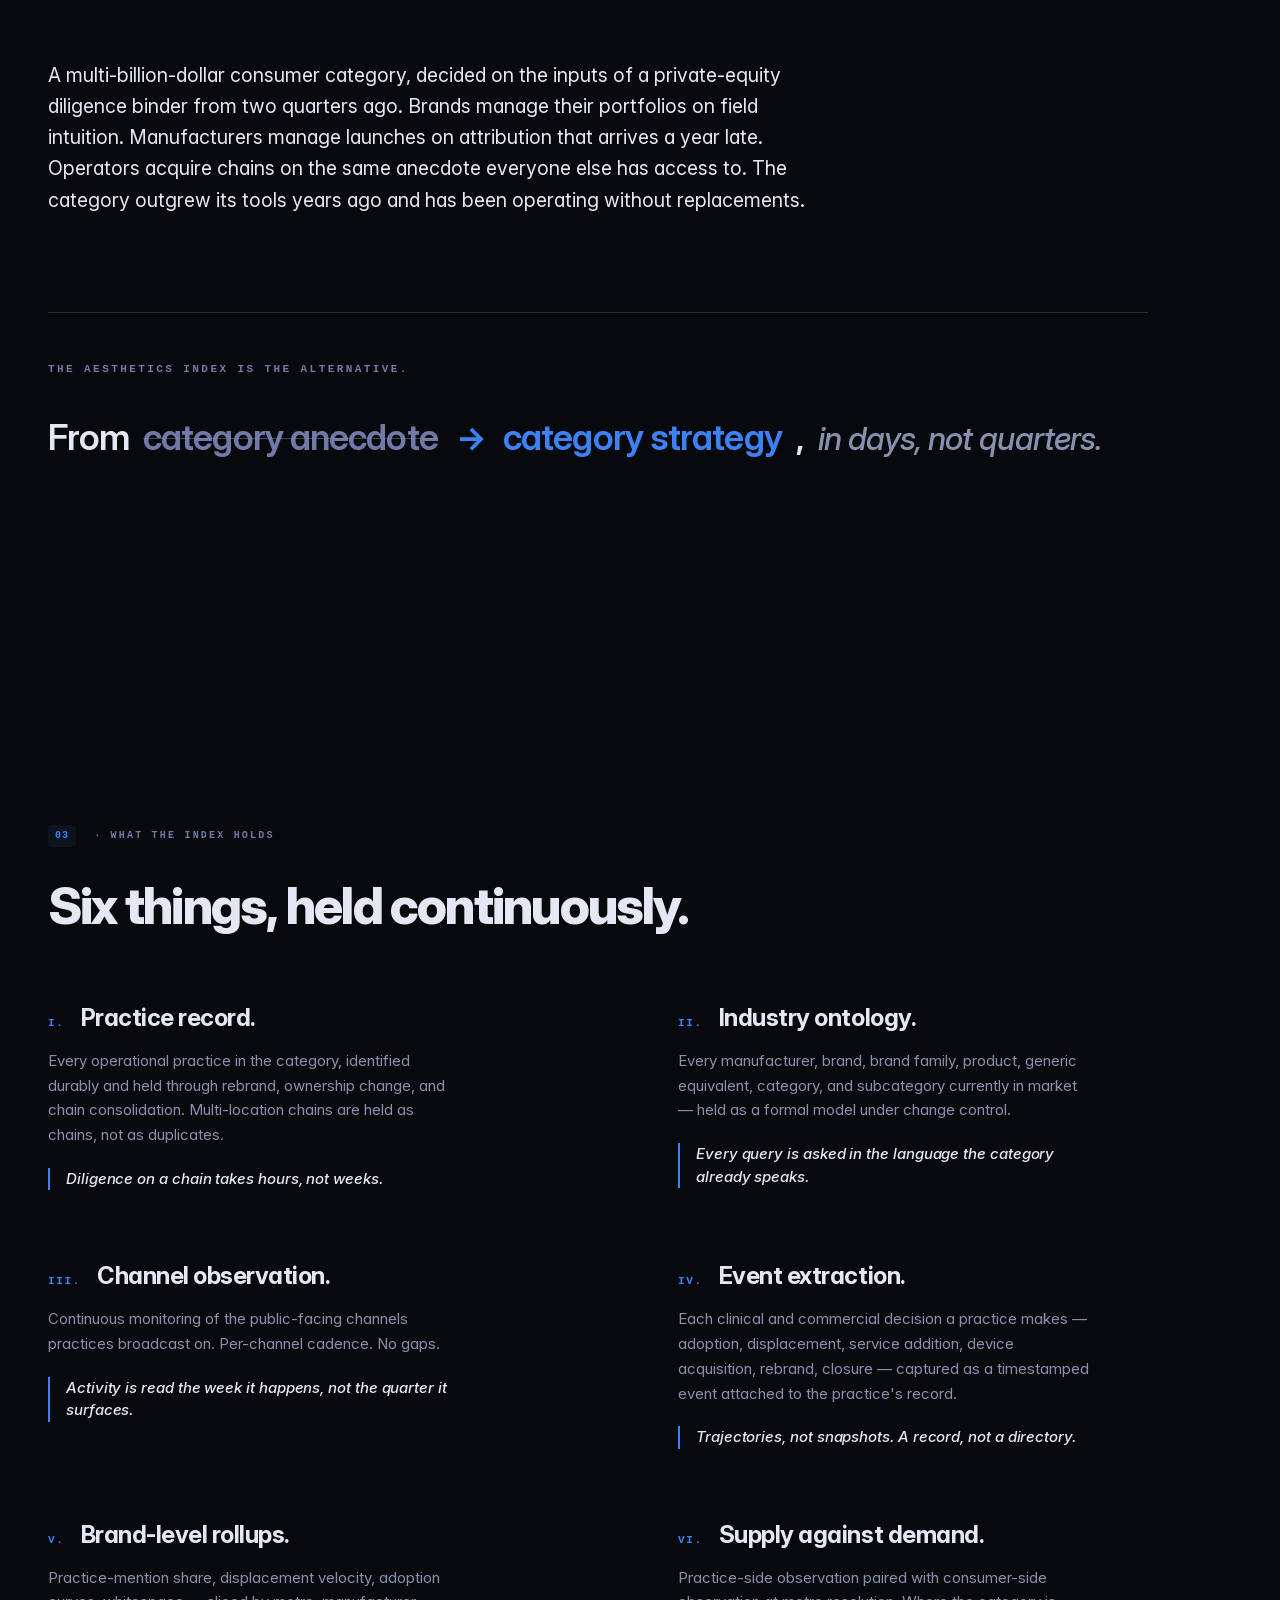
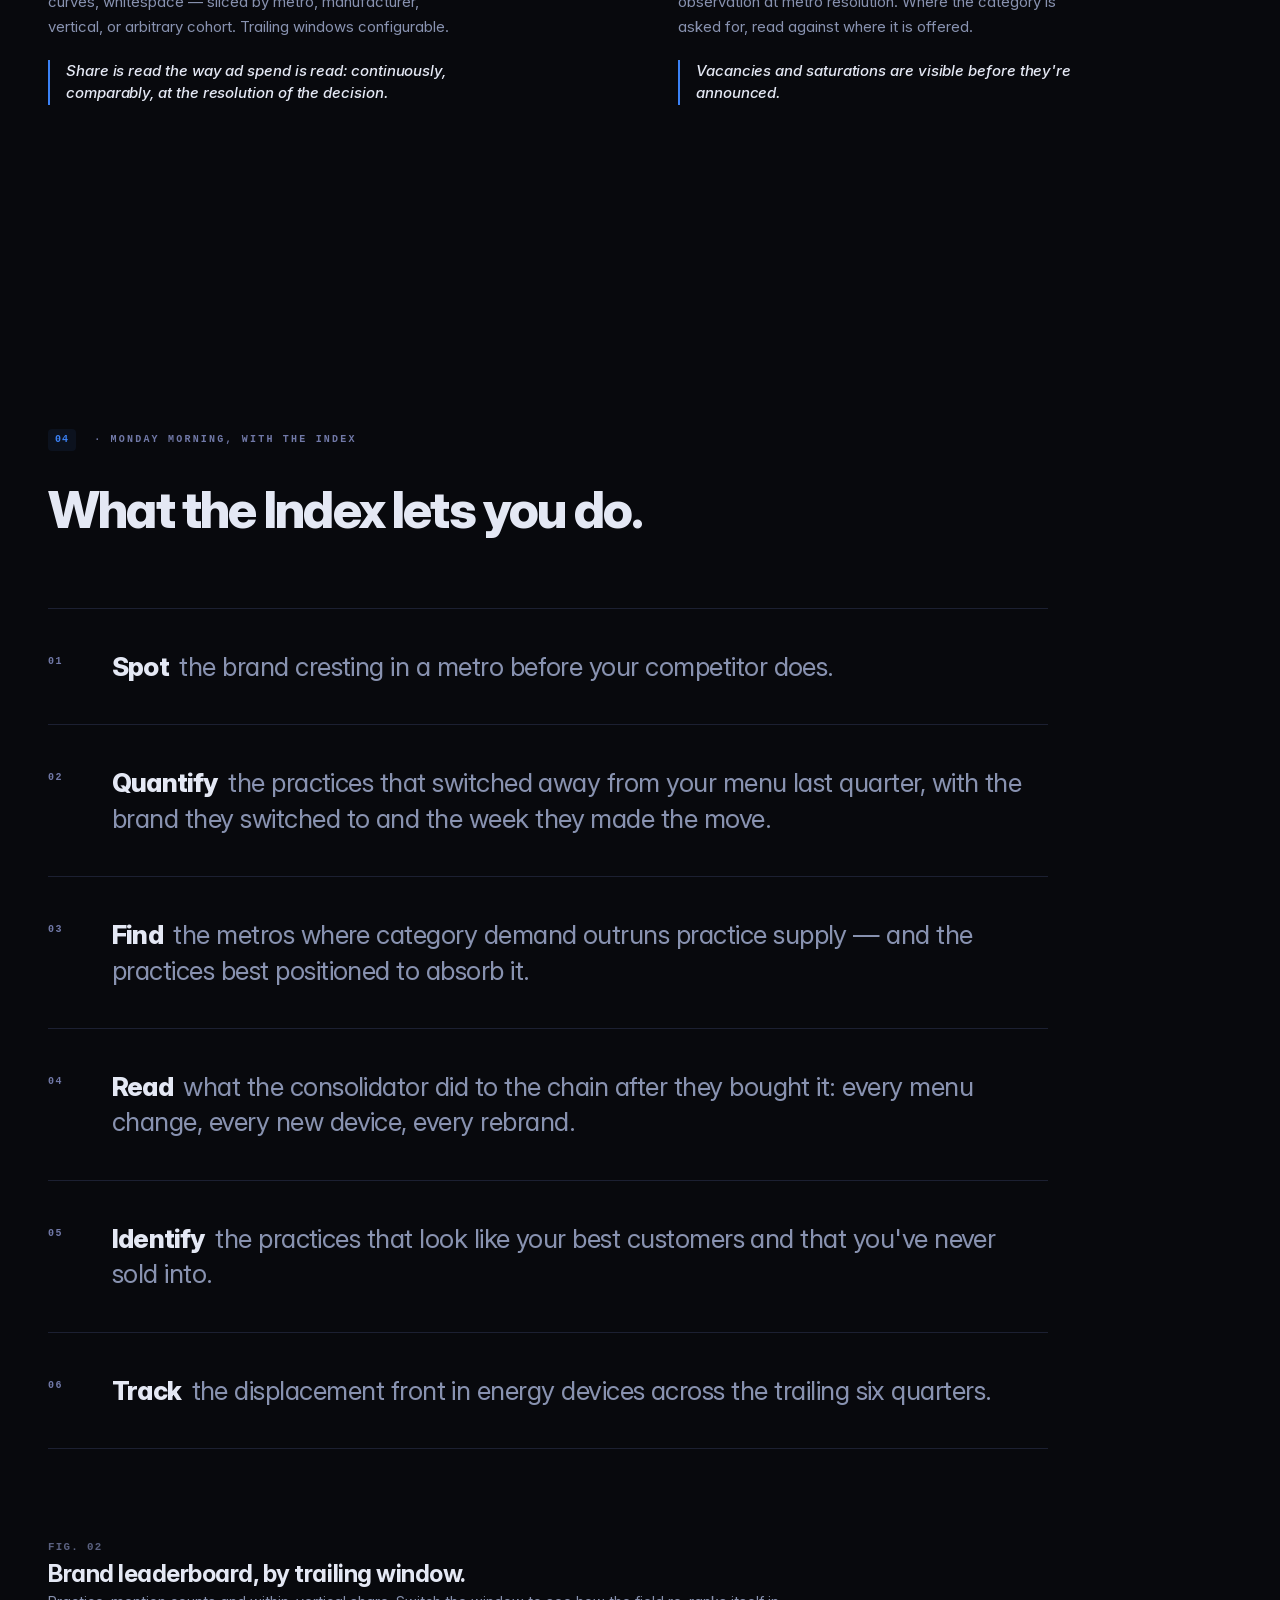
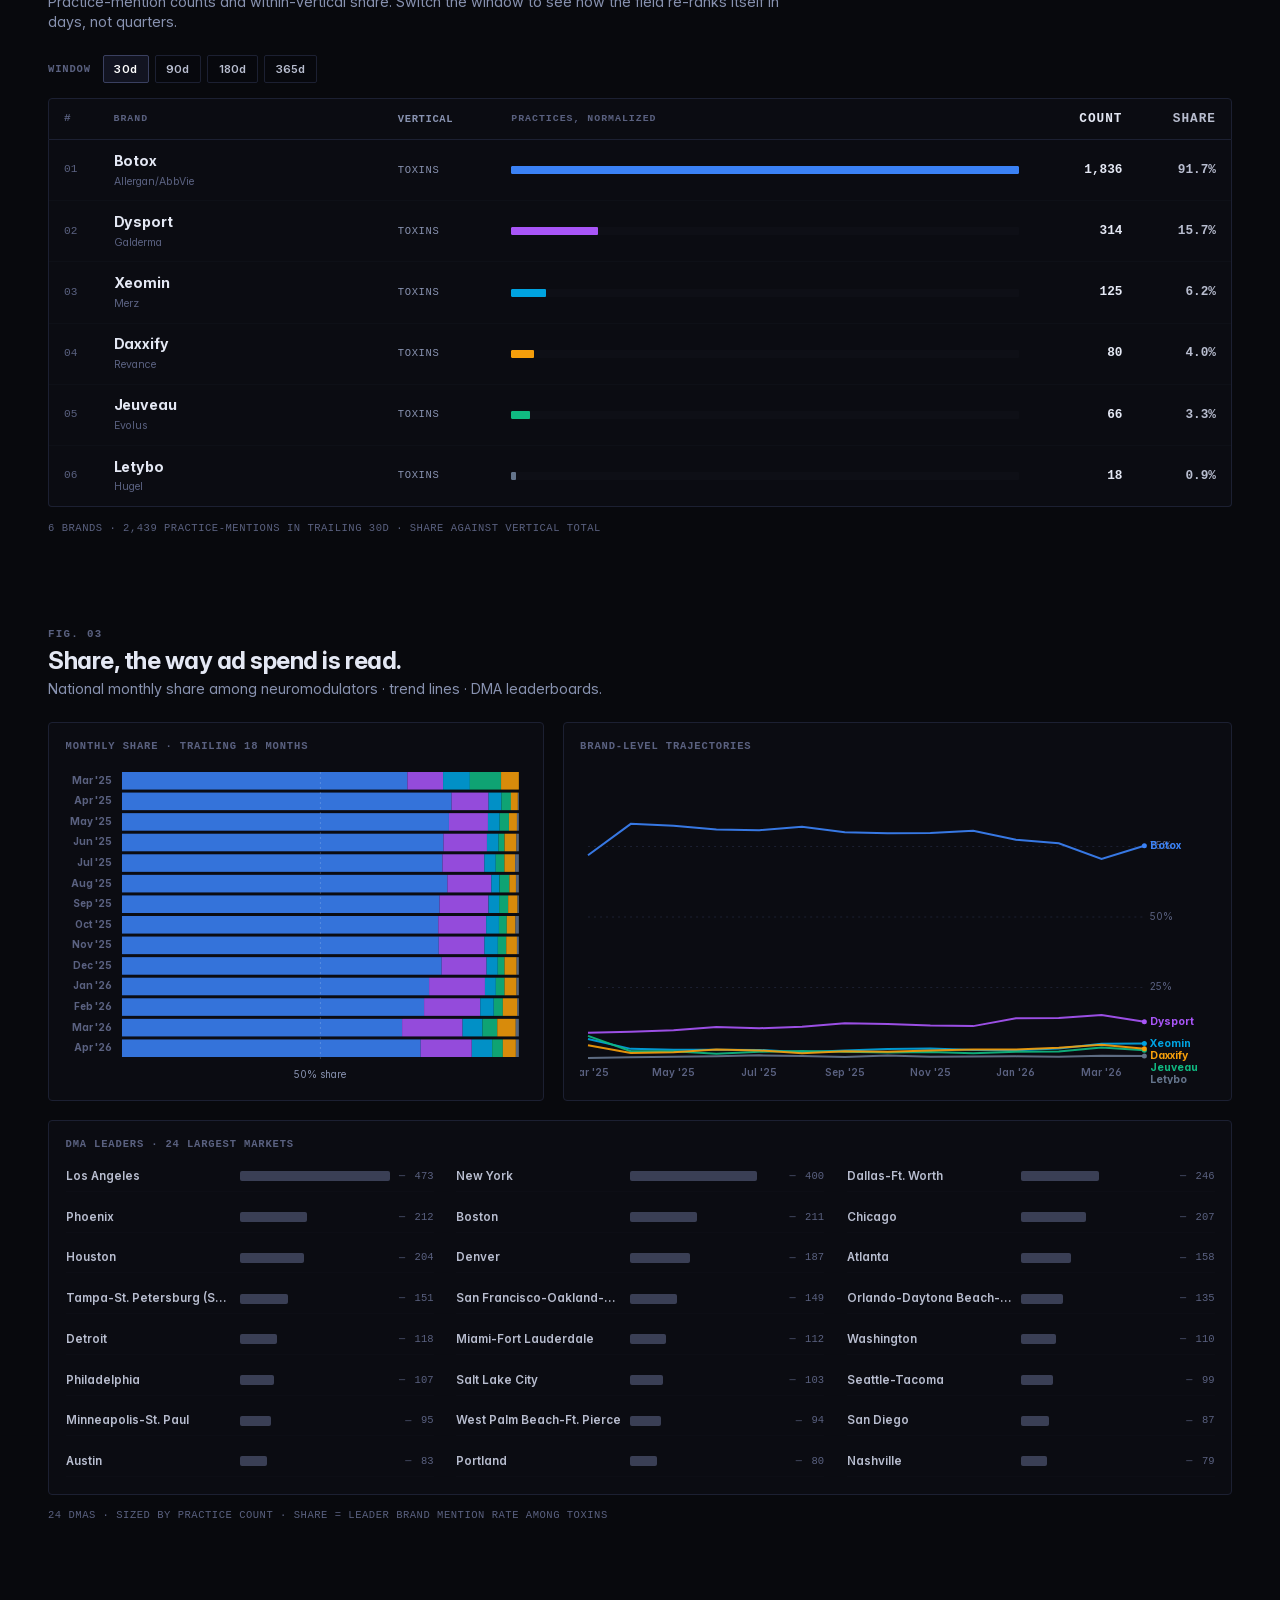
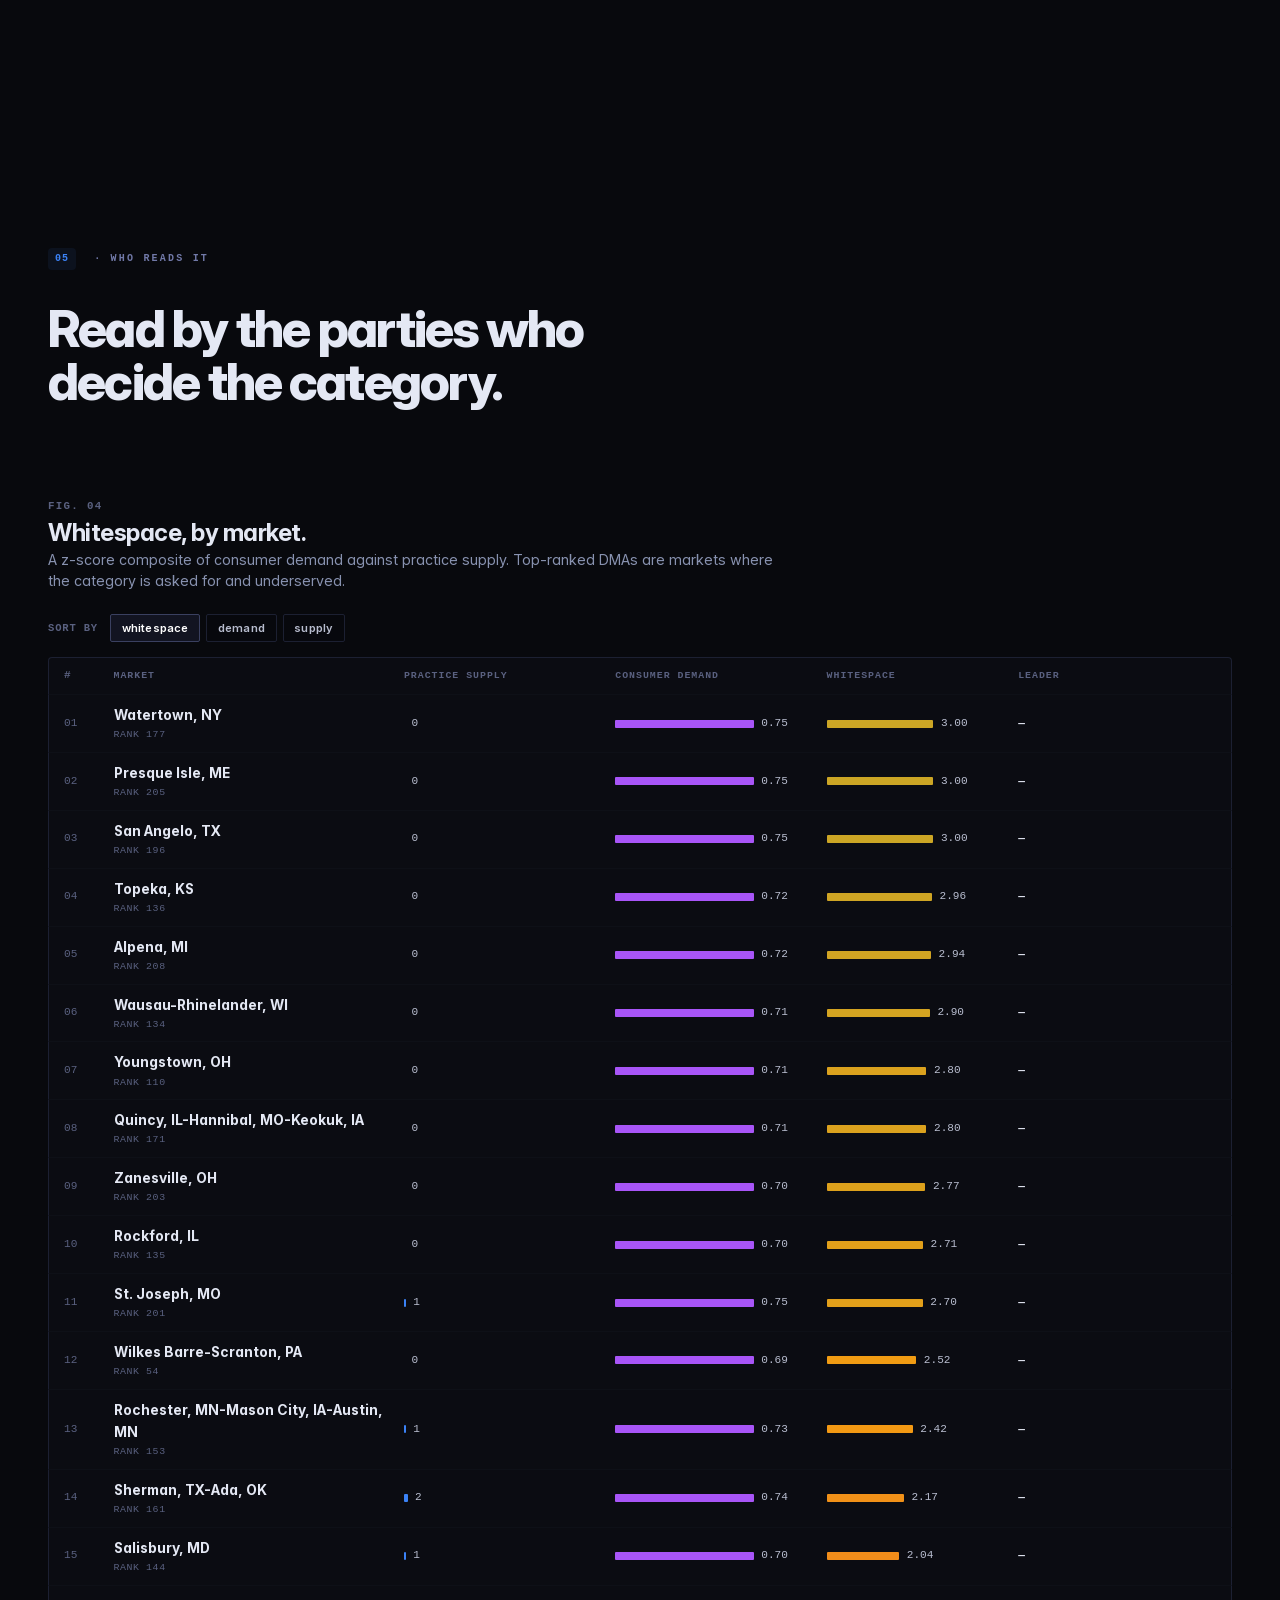
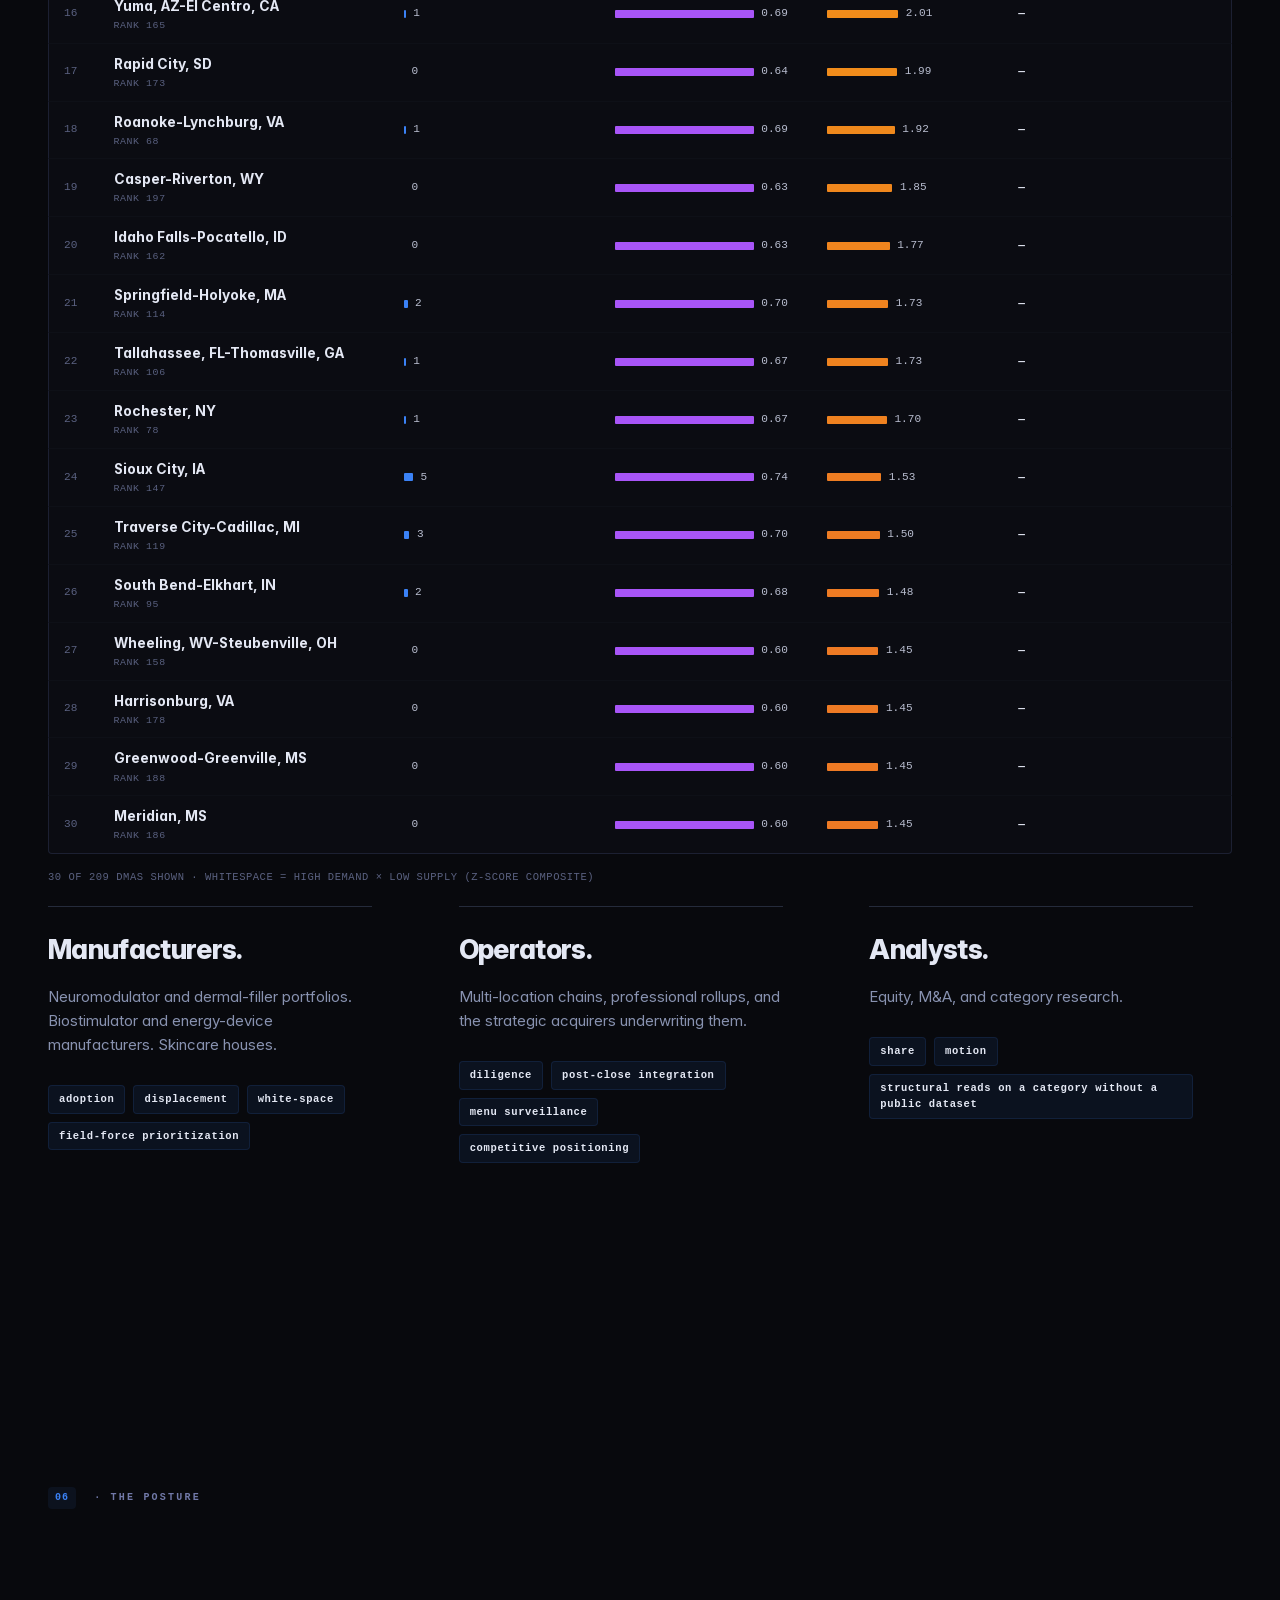
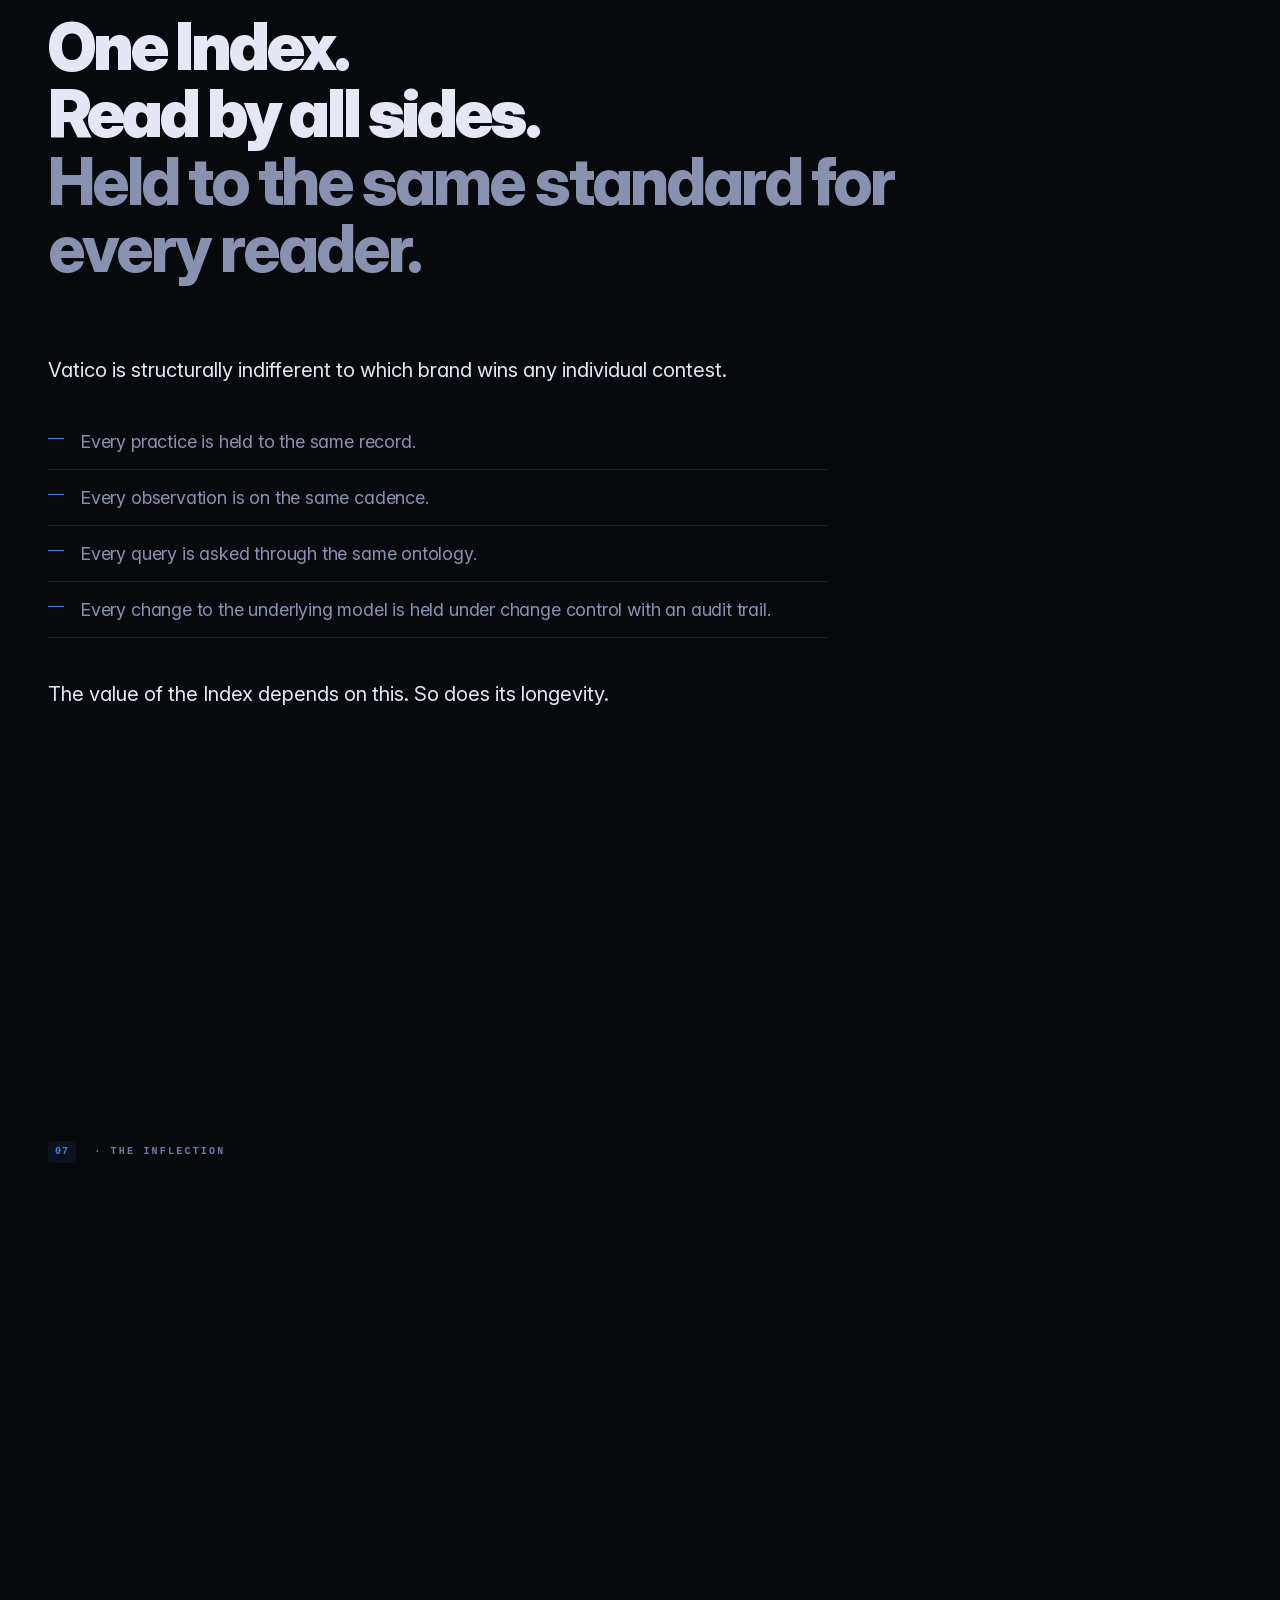
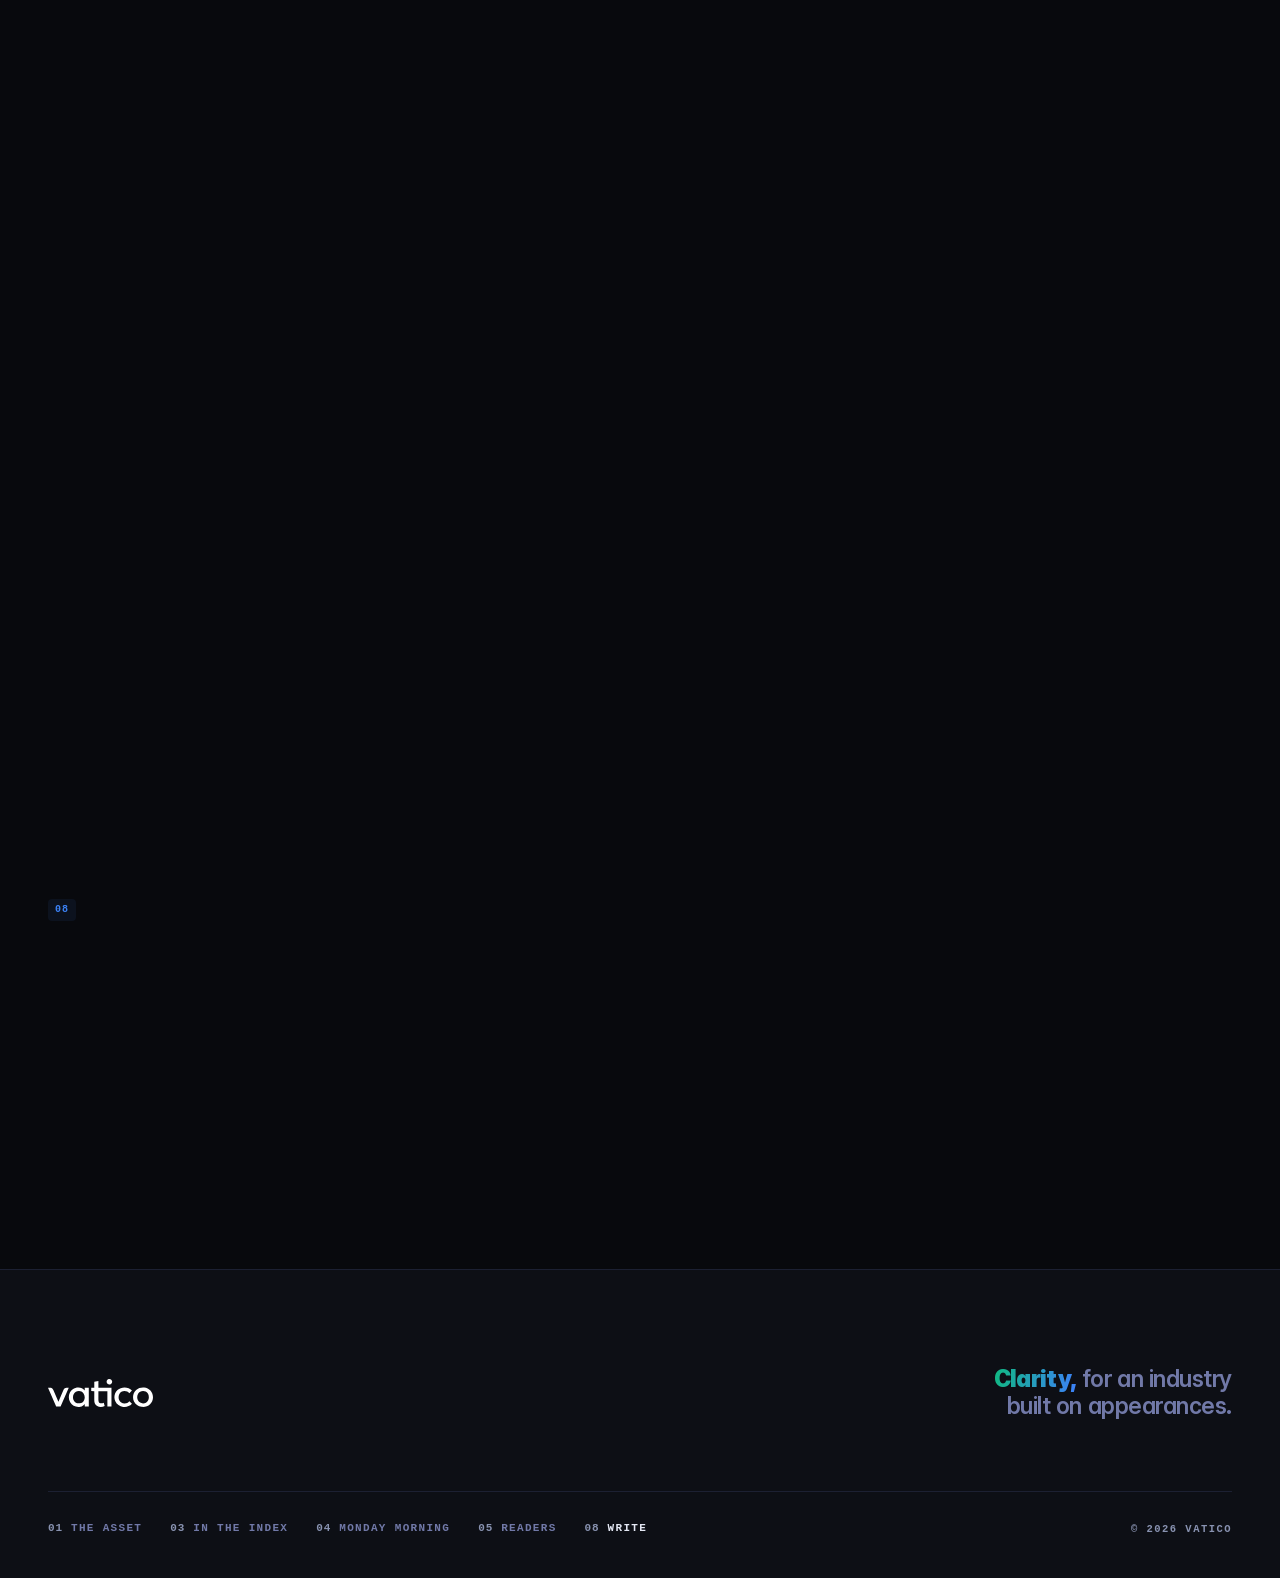
==== commit cb131e87: "Phase D verification: a11y fixes from Lighthouse desktop audit Initial Lighthouse score (desktop, af" ====
--- a/index.html
+++ b/index.html
@@ -42,7 +42,7 @@
      preloaded resource is reused by the @font-face fetcher. -->
 <link rel="preload" as="font" href="fonts/InterVariable.ttf" type="font/ttf" crossorigin>
 
-<link rel="stylesheet" href="colors_and_type.css">
+<link rel="stylesheet" href="colors_and_type.css?v=2">
 <link rel="stylesheet" href="site.css?v=13">
 
 <!-- Defer the visuals stylesheet: it only matters once a viz figure is
@@ -136,7 +136,7 @@
       <span class="hf-sep"></span>
       <span class="hf-label">the aesthetics index</span>
     </div>
-    <a href="#asset" class="hero-foot-r" aria-label="Continue to the asset">
+    <a href="#asset" class="hero-foot-r">
       <span class="hf-lead">next</span>
       <span class="hf-sep"></span>
       <span class="hf-next-num">01</span>
@@ -145,6 +145,8 @@
     </a>
   </div>
 </header>
+
+<main id="main">
 
 <!-- ============================================================
      0.5 — INGEST FLOW
@@ -706,6 +708,8 @@
   </div>
 </section>
 
+</main>
+
 <!-- Footer -->
 <footer class="site-footer">
   <div class="footer-top">
--- a/colors_and_type.css
+++ b/colors_and_type.css
@@ -45,7 +45,9 @@
 
   /* ---------- Text ---------- */
   --text:      #e4e8f4;   /* Primary foreground (near-white, cool) */
-  --muted:     #5a6180;   /* Eyebrow / label text */
+  --muted:     #7179a8;   /* Eyebrow / label text. Bumped from #5a6180
+                              (3.1:1 contrast against --bg, fails WCAG AA)
+                              to #7179a8 (~4.6:1, passes AA for small text). */
   --muted-2:   #8892b0;   /* Body-copy secondary */
 
   /* ---------- Accents ---------- */
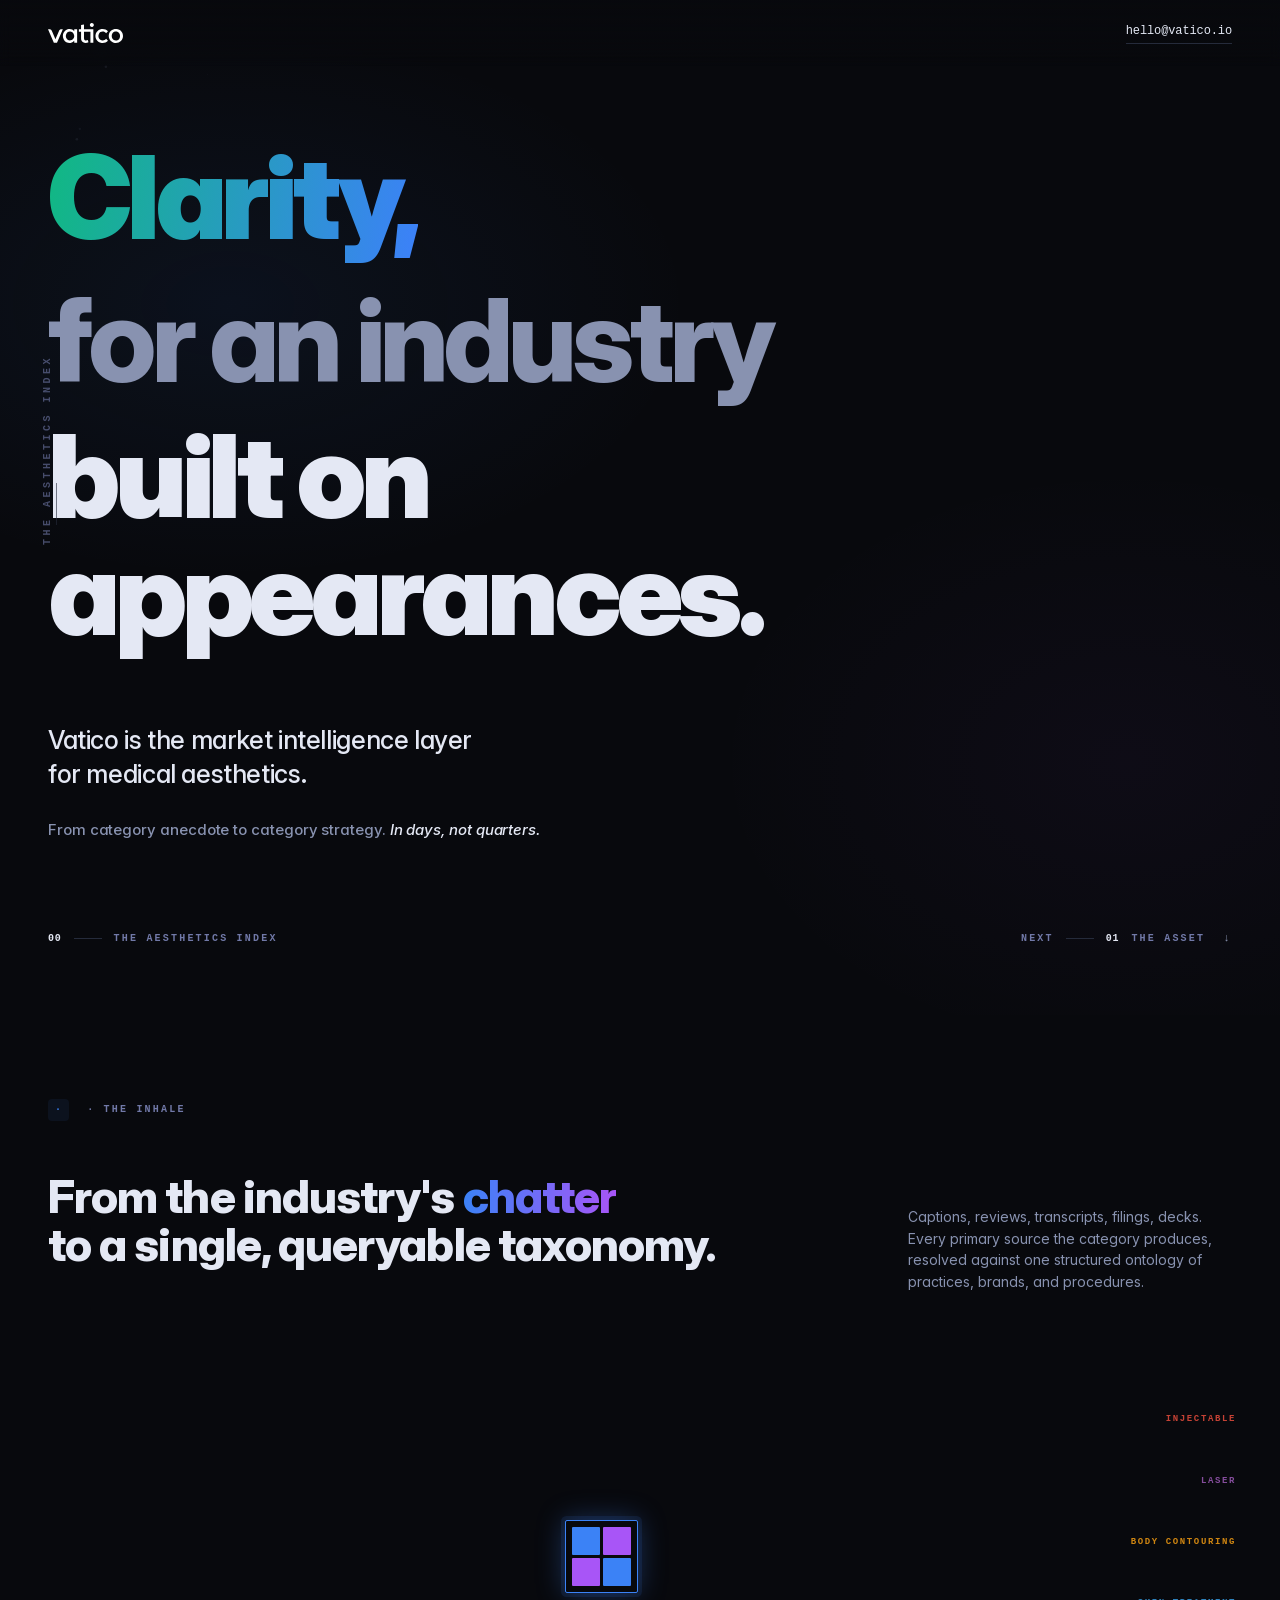
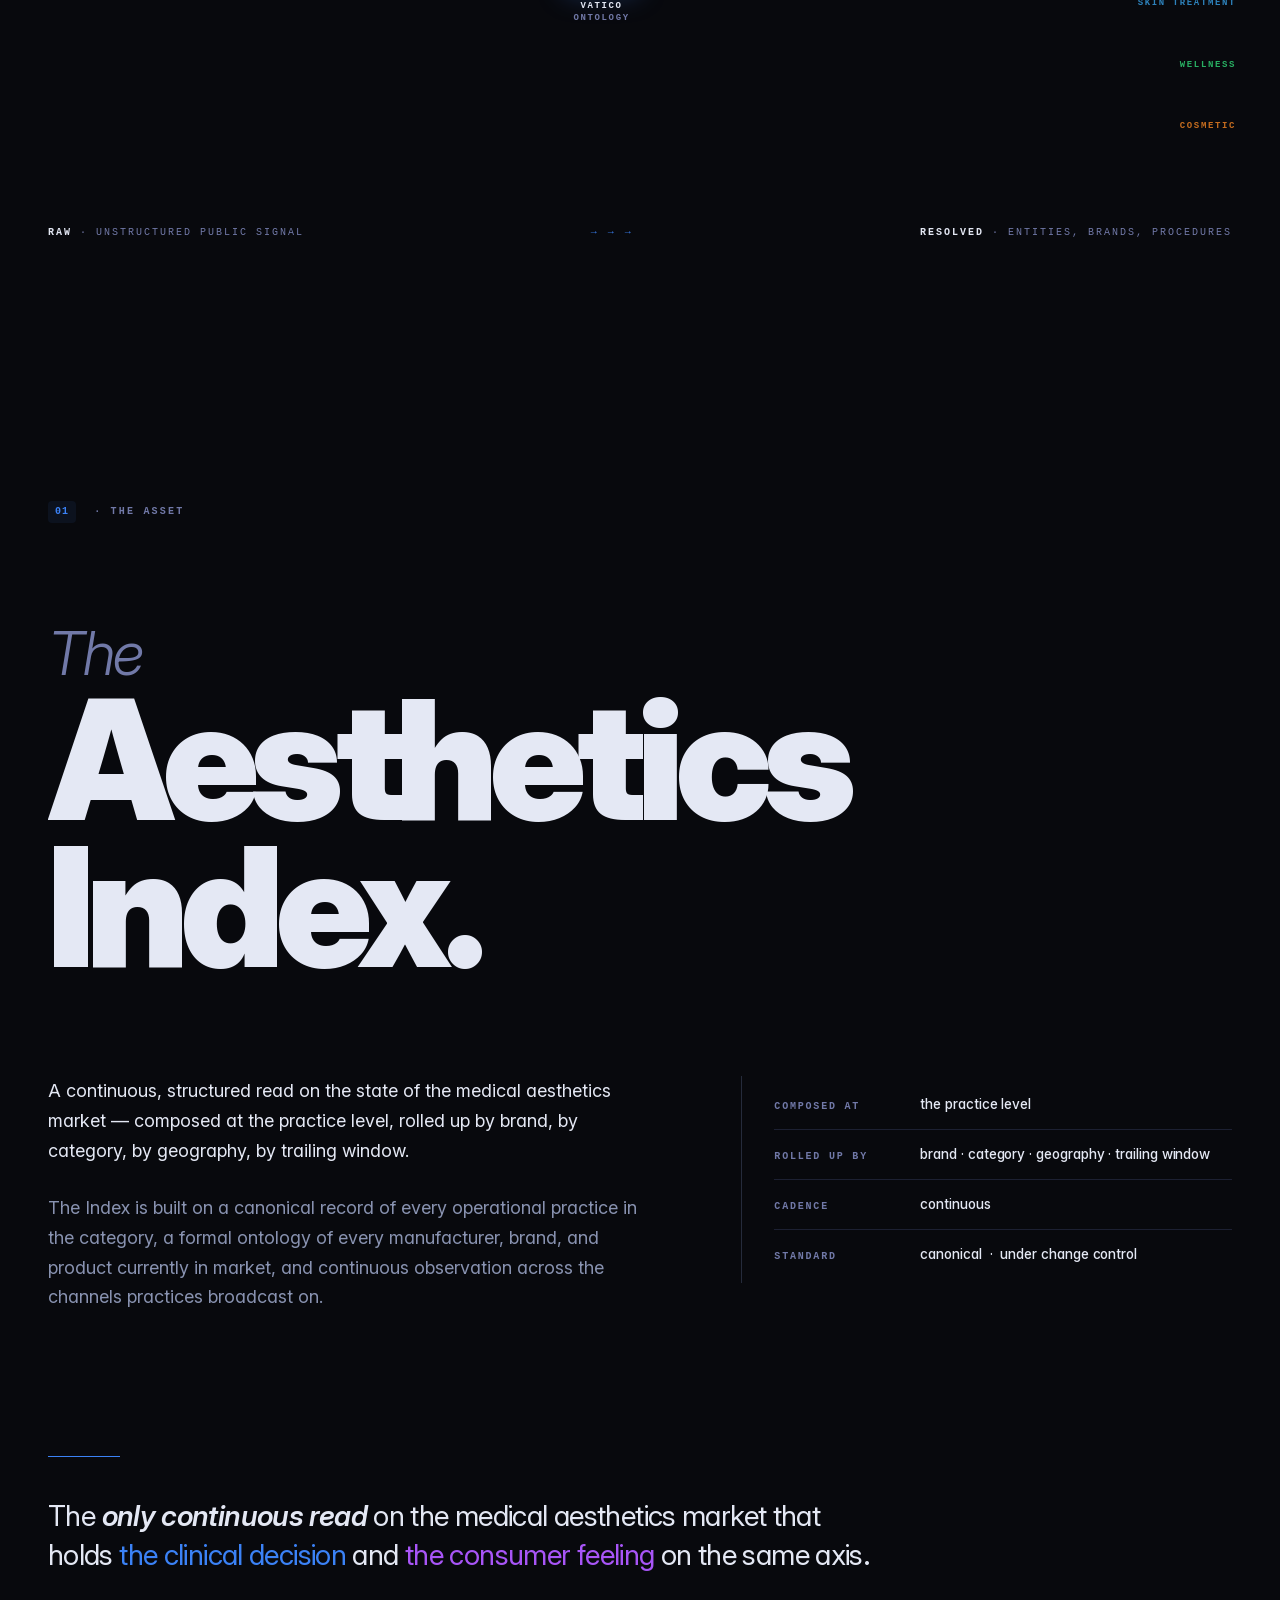
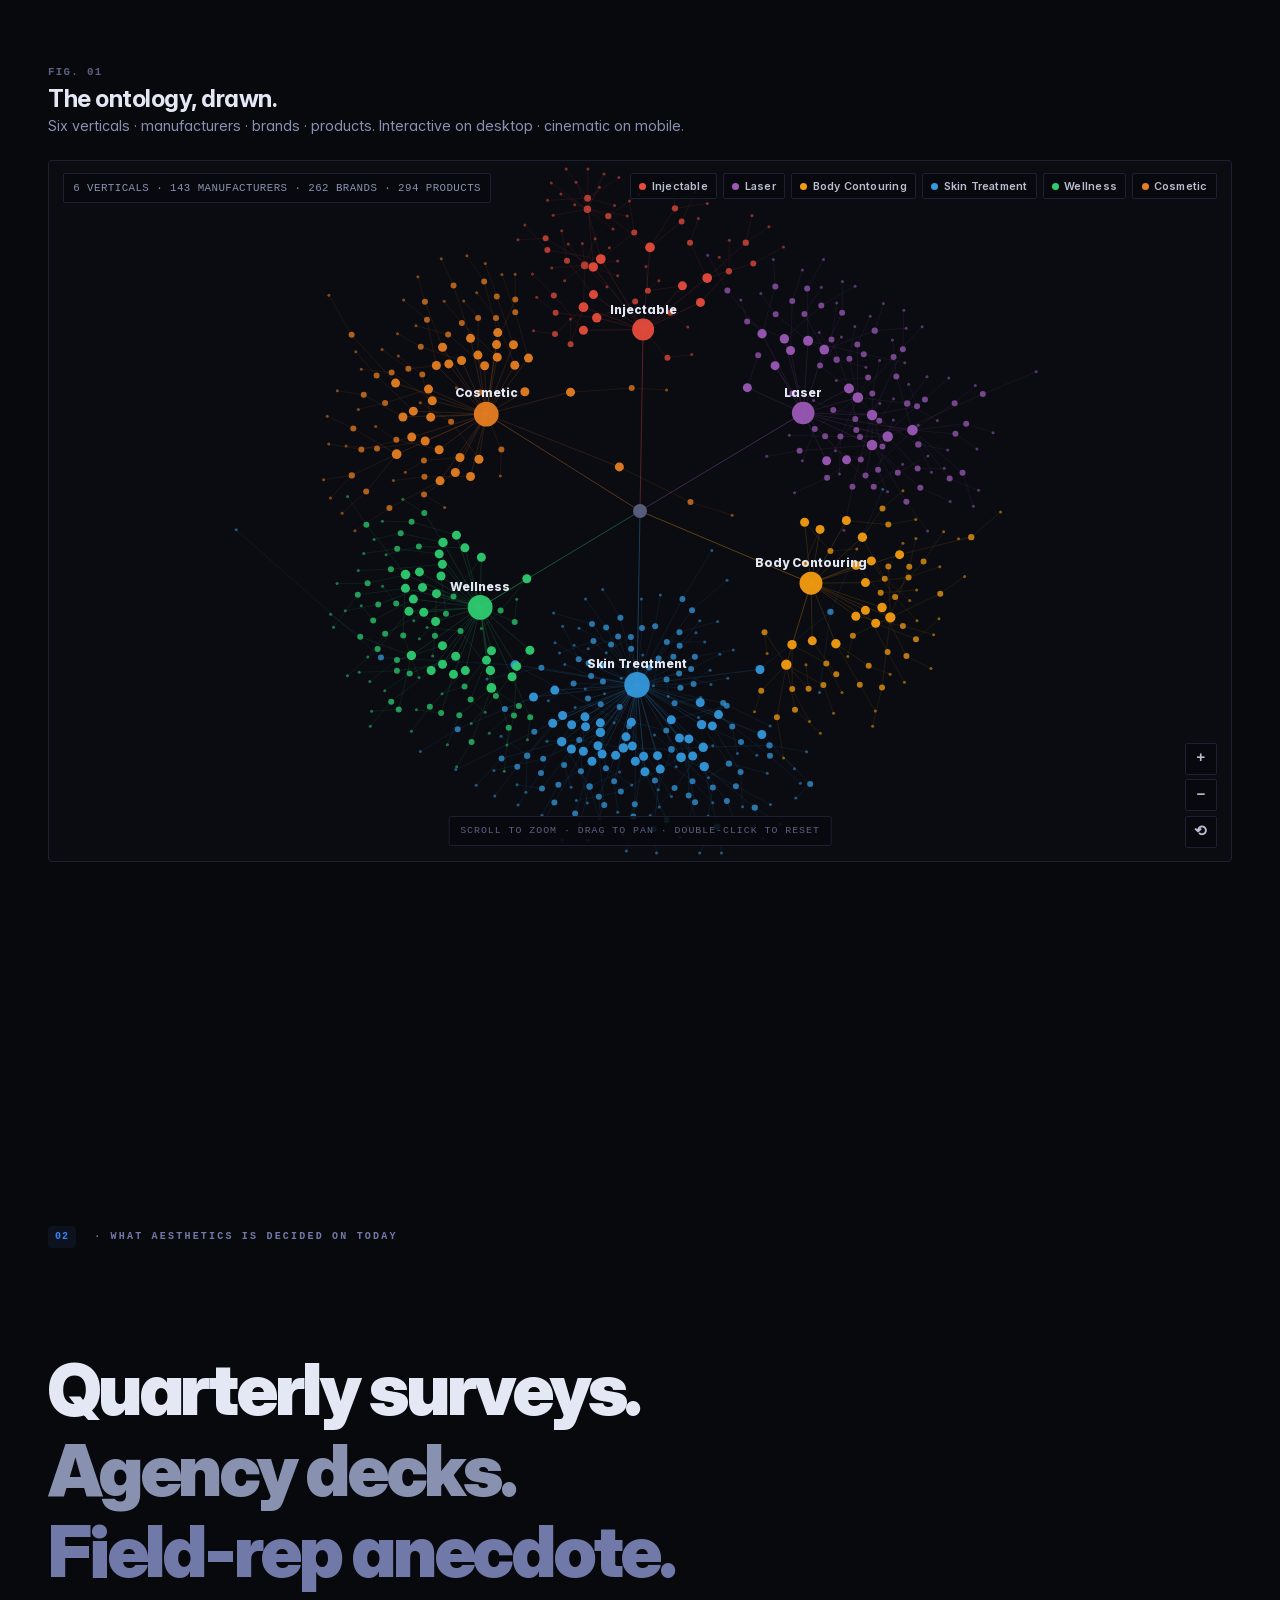
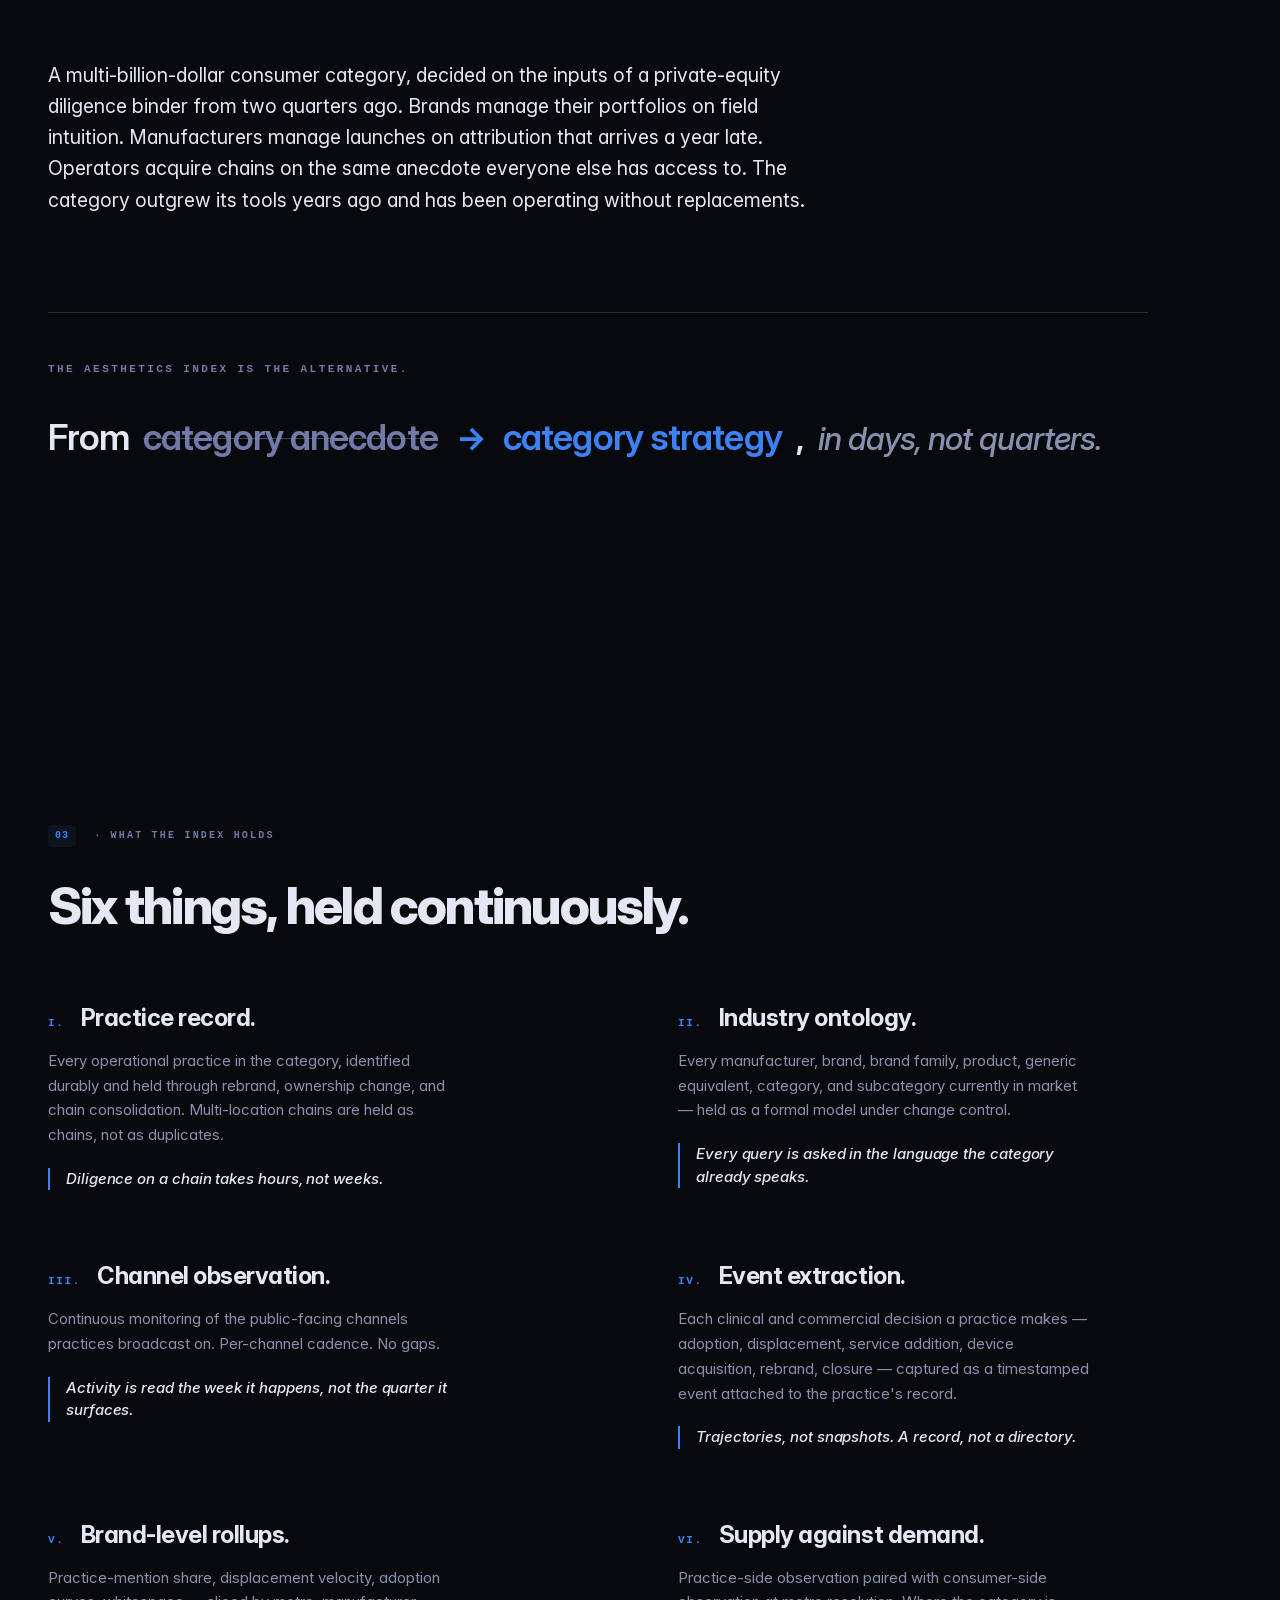
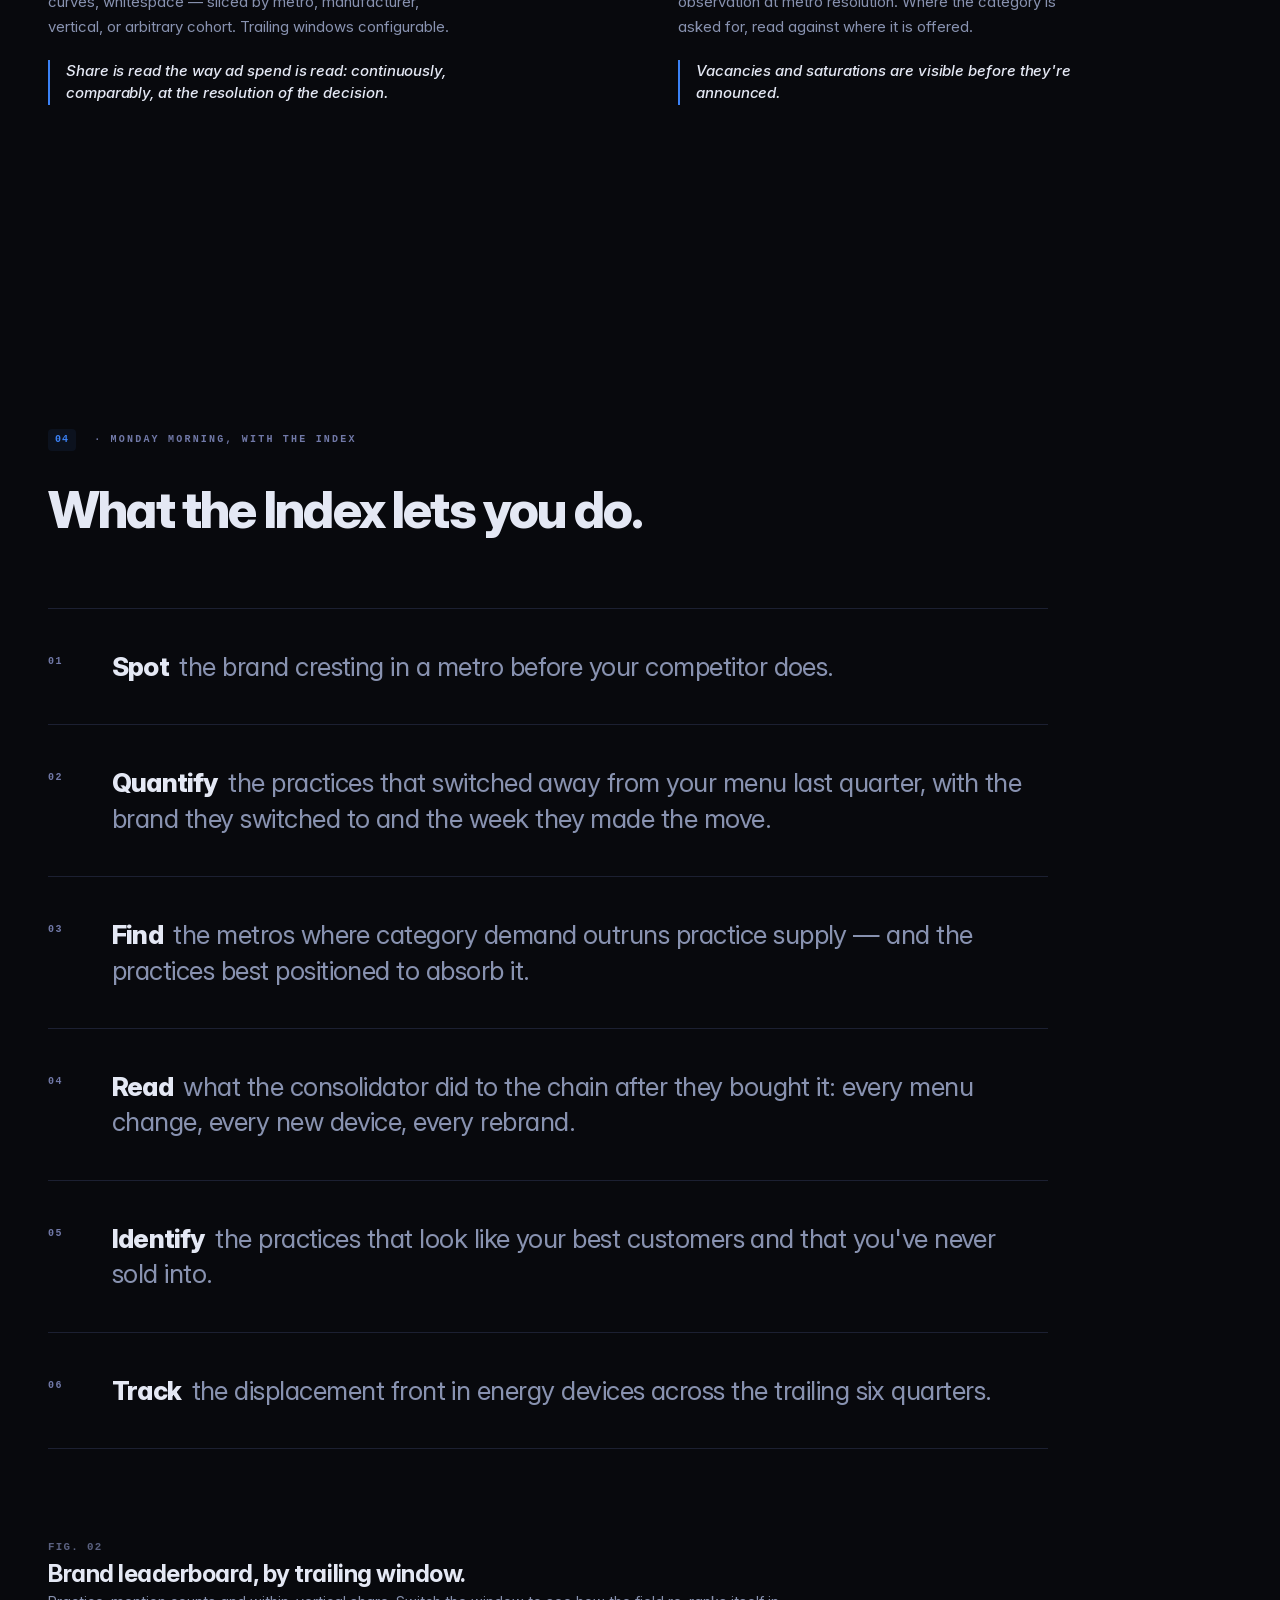
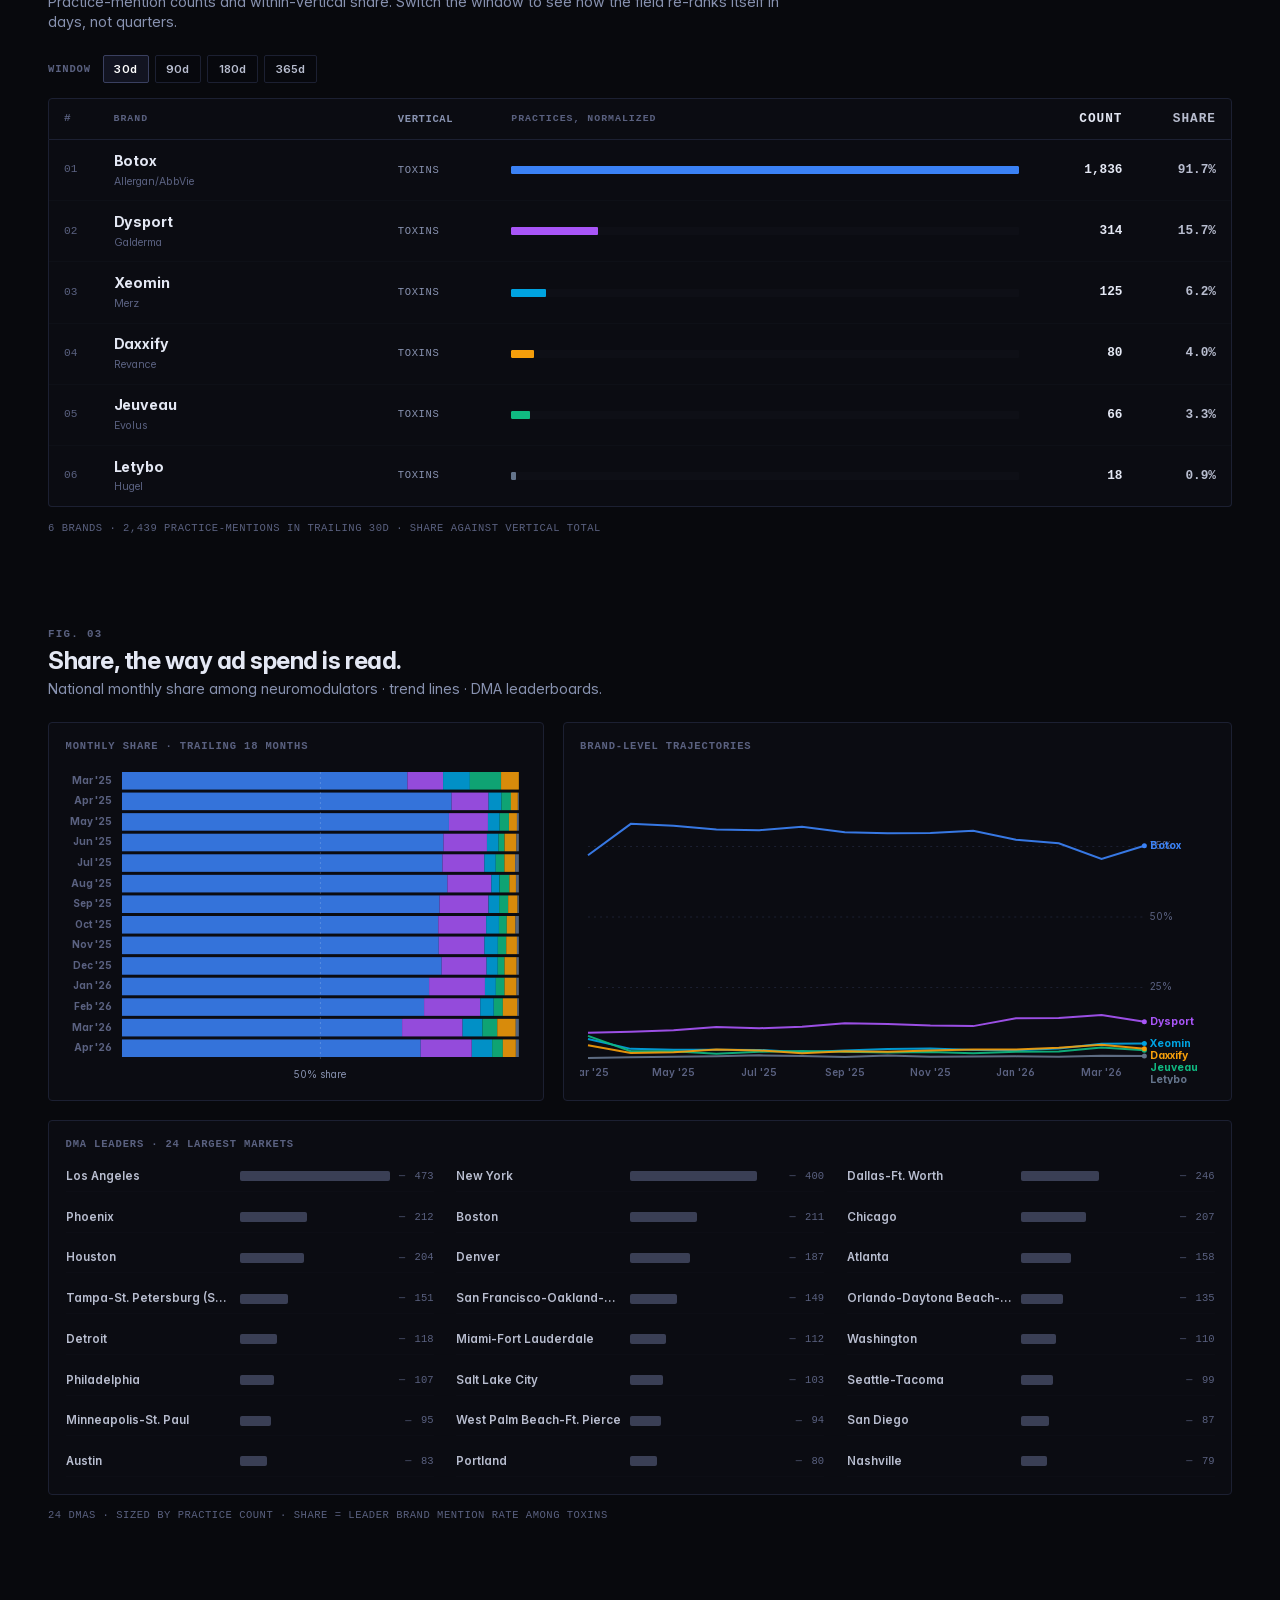
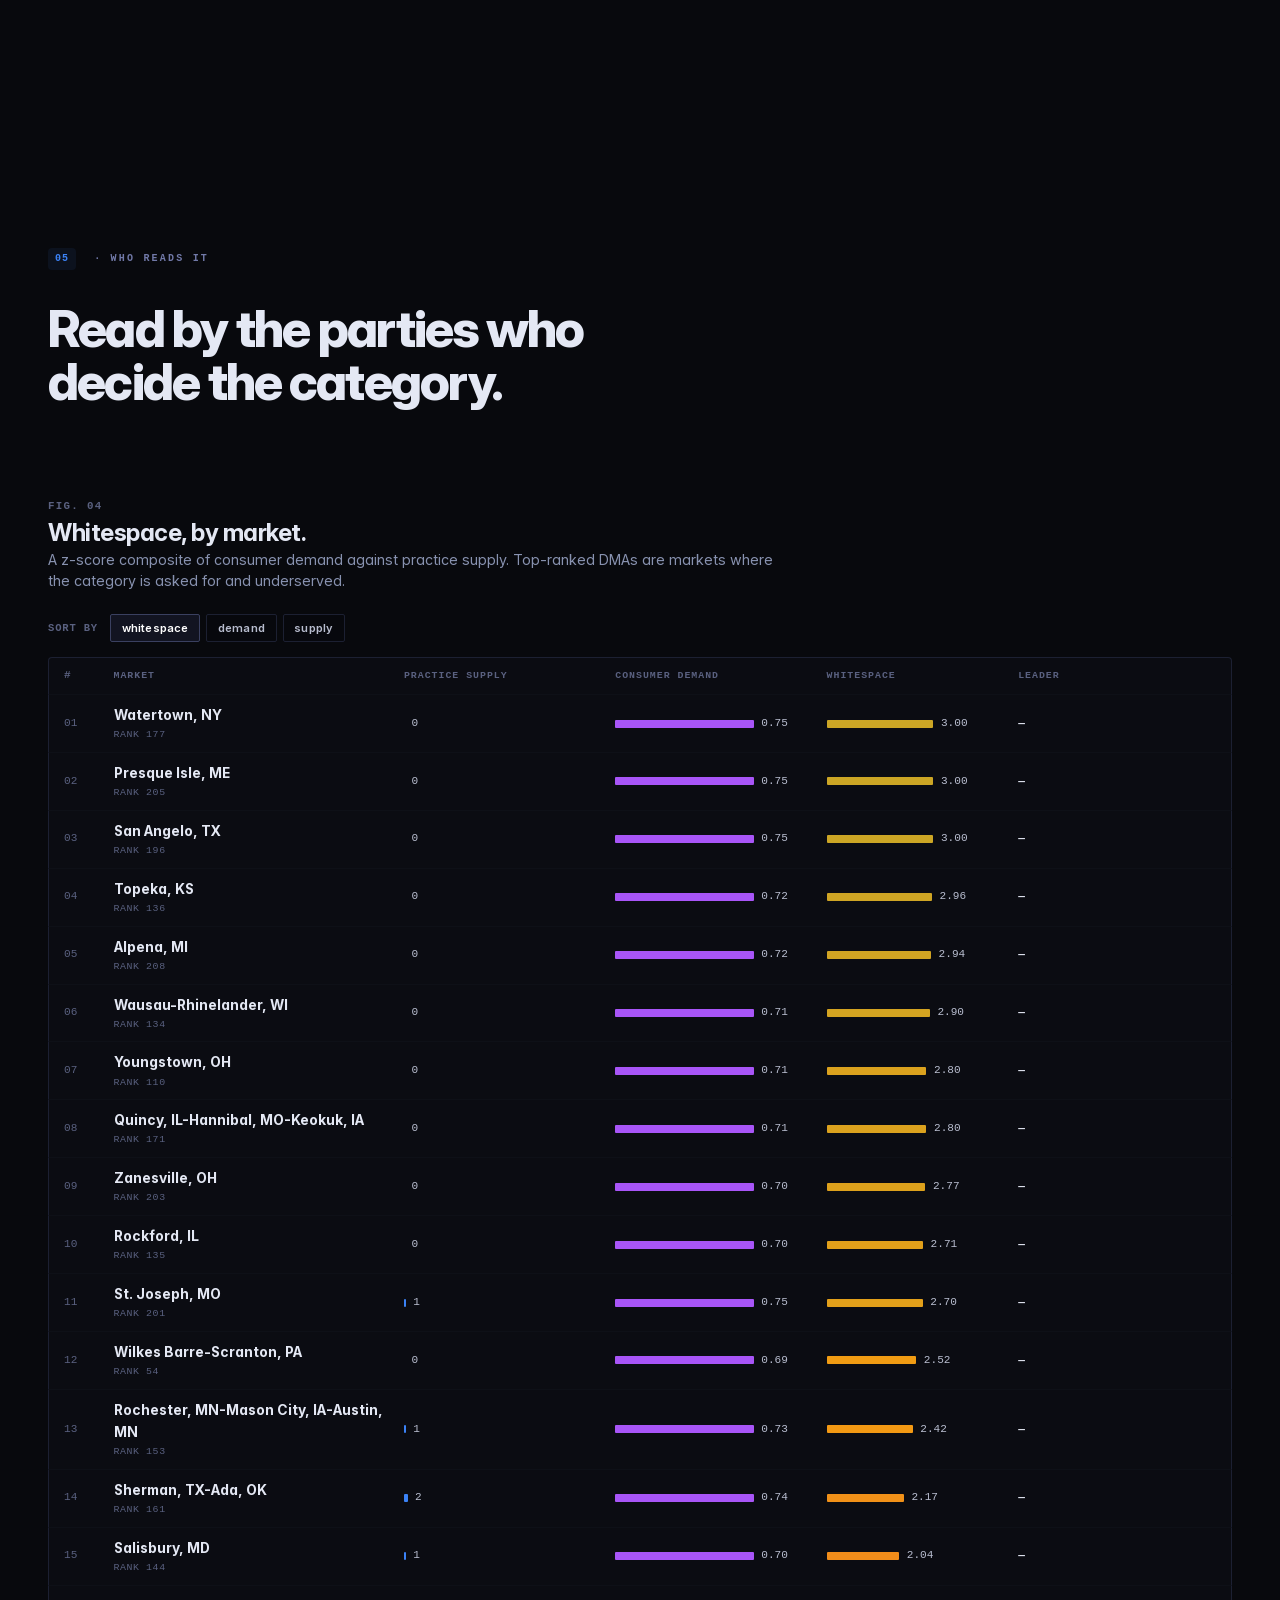
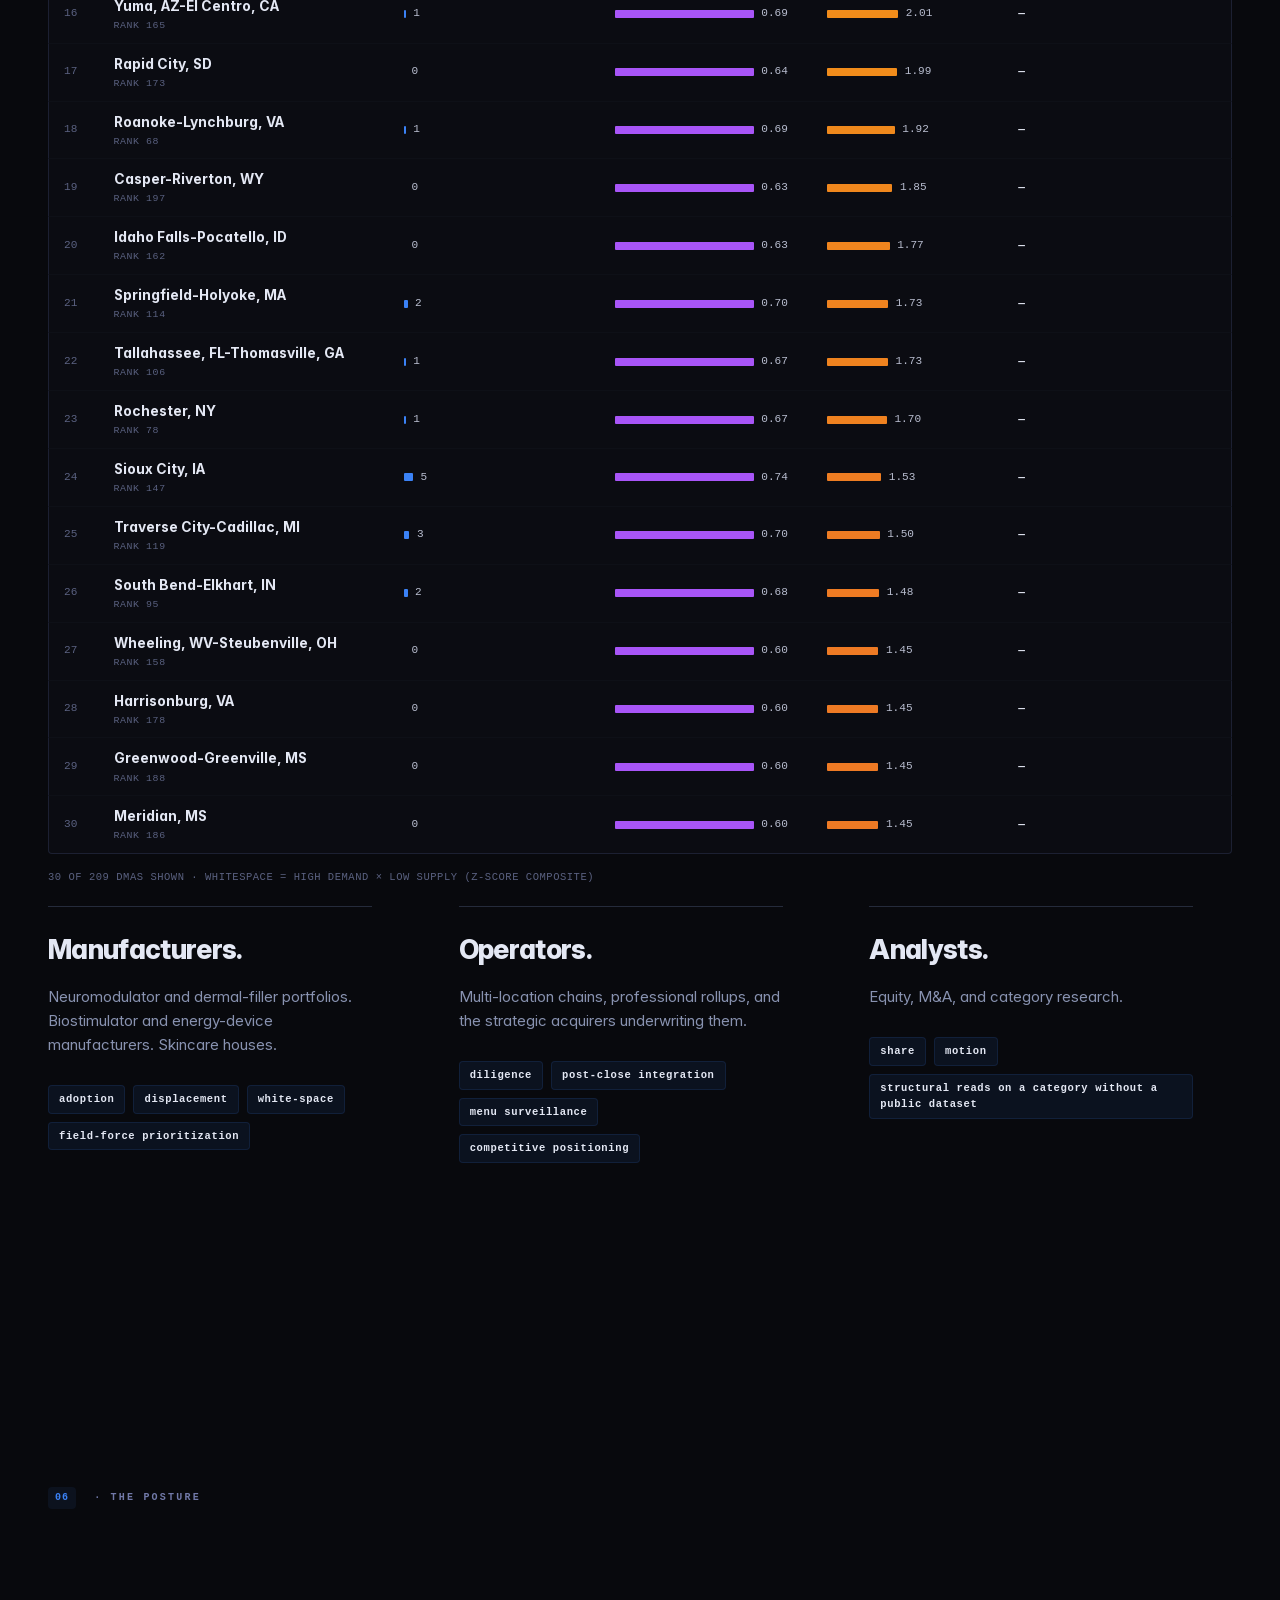
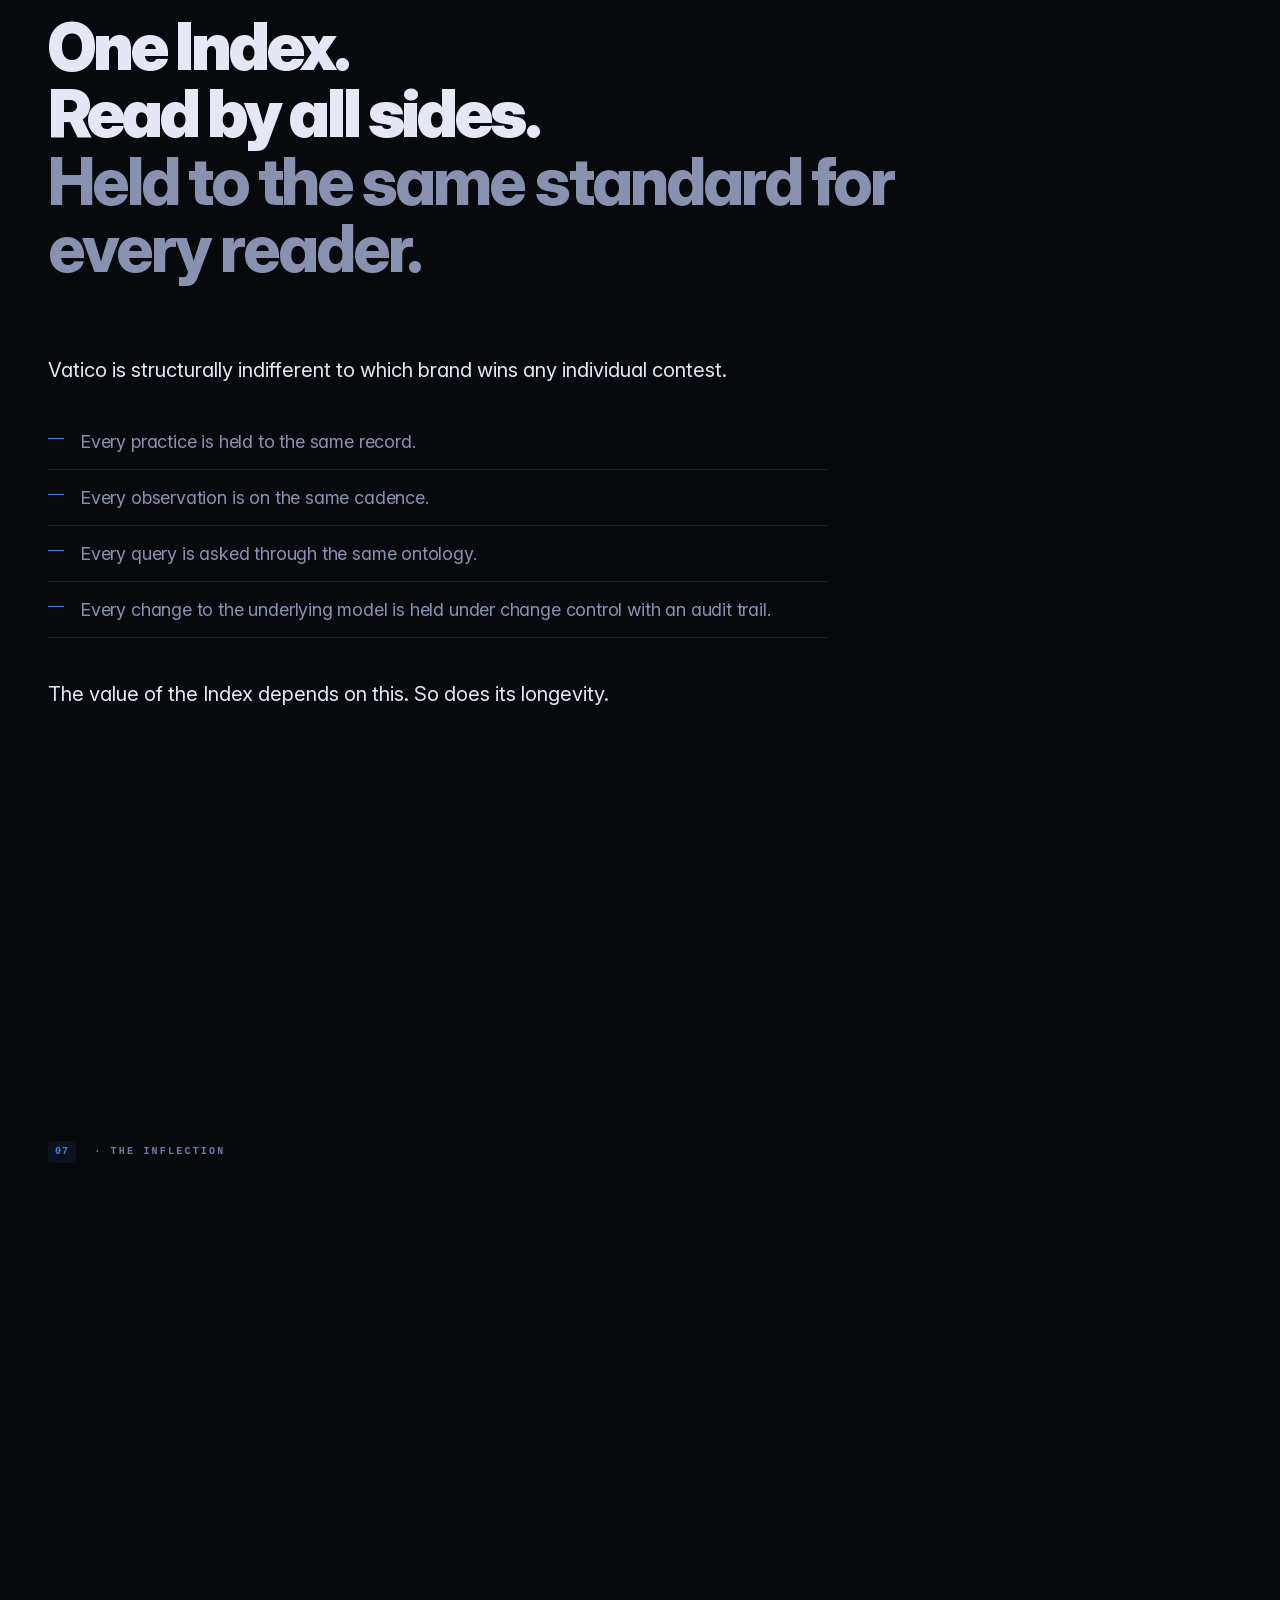
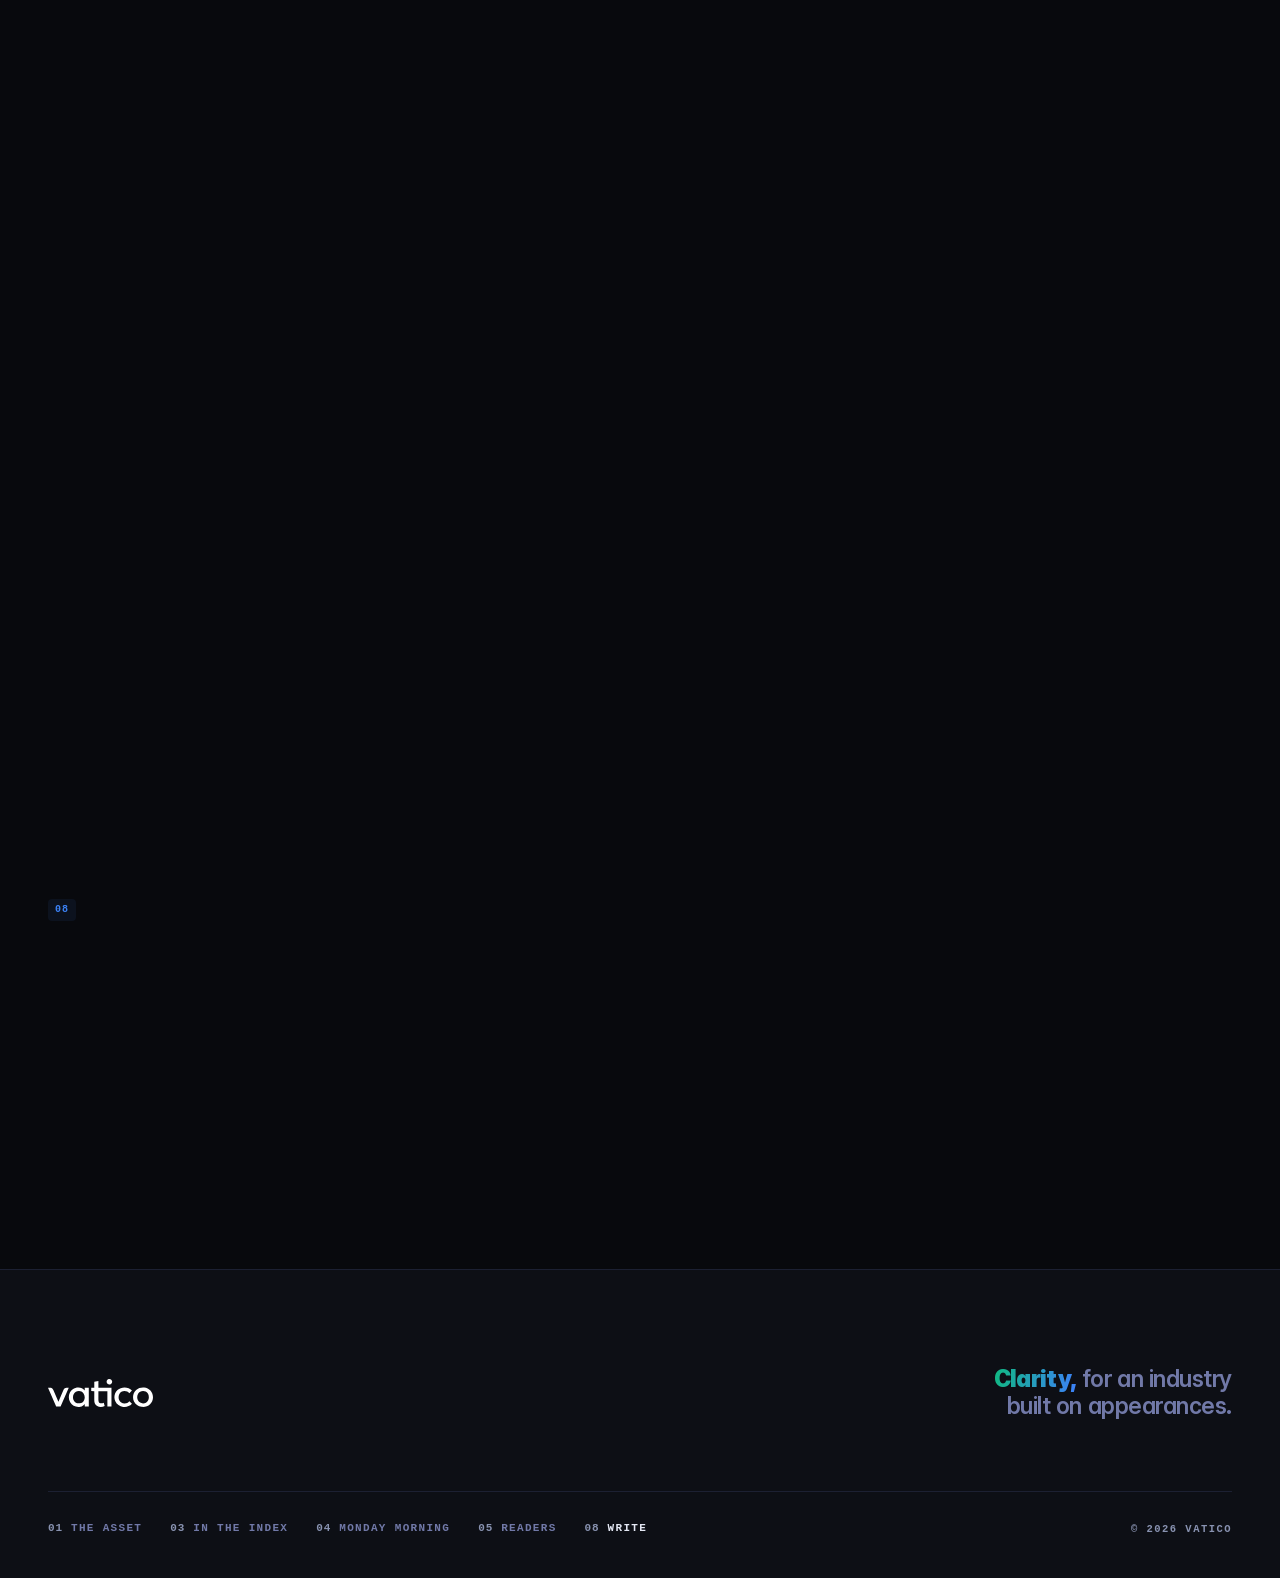
==== commit 8f4e9438: "v03 mobile: timeline reel with chain-by-chain camera tracking Replaces the previous single-chain ken" ====
--- a/index.html
+++ b/index.html
@@ -49,8 +49,8 @@
      in viewport, but it's also a relatively heavy file. The media=print
      trick lets the browser fetch it without blocking render, then the
      onload handler swaps media back to all so it actually applies. -->
-<link rel="stylesheet" href="visuals/visuals.css?v=8" media="print" onload="this.media='all'">
-<noscript><link rel="stylesheet" href="visuals/visuals.css?v=8"></noscript>
+<link rel="stylesheet" href="visuals/visuals.css?v=10" media="print" onload="this.media='all'">
+<noscript><link rel="stylesheet" href="visuals/visuals.css?v=10"></noscript>
 
 <link rel="icon" href="/assets/vatico-logo-white.svg">
 
@@ -263,7 +263,7 @@
     <figcaption class="viz-cap" id="viz-ontology-cap">
       <span class="viz-cap-num">fig.&nbsp;01</span>
       <span class="viz-cap-title">The ontology, drawn.</span>
-      <span class="viz-cap-sub">Six verticals · manufacturers · brands · products. Hover any node.</span>
+      <span class="viz-cap-sub">Six verticals · manufacturers · brands · products. Interactive on desktop · cinematic on mobile.</span>
     </figcaption>
     <div class="viz-frame viz-frame-ontology">
       <canvas id="ontology-canvas"></canvas>
@@ -280,11 +280,13 @@
       </div>
       <div class="viz-overlay viz-overlay-bl" id="ontology-label"></div>
       <noscript>
-        Interactive force-directed graph of the Vatico ontology: six
+        Interactive force-directed graph of the Vatico ontology — six
         verticals (Injectable, Laser, Body Contouring, Skin Treatment,
         Wellness, Cosmetic) connected to manufacturers, brand families,
-        and individual products. Filter chips at the top right scope the
-        view to one vertical.
+        and individual products. On desktop, hover any node and use the
+        filter chips at the top right to scope the view to one vertical.
+        On mobile, an animated cinematic plays the emergence of the
+        ontology in a continuous loop.
       </noscript>
     </div>
   </figure>
@@ -738,7 +740,7 @@
 <!-- Scripts -->
 <script src="hero-field.js"></script>
 <script src="visuals/visual-02-ingest.js?v=7"></script>
-<script src="visuals/visual-03-ontology.js?v=3"></script>
+<script src="visuals/visual-03-ontology.js?v=13"></script>
 <script src="visuals/visual-05-timeline.js?v=4"></script>
 <script src="visuals/visual-06-sov.js?v=3"></script>
 <script src="visuals/visual-07-whitespace.js?v=5"></script>
--- a/visuals/visuals.css
+++ b/visuals/visuals.css
@@ -790,13 +790,23 @@
   .viz-cap-sub  { font-size: 0.88rem; }
 }
 
-/* V03 ontology — keep frame readable on phones.
-   The JS layout still simulates at full node count (followup),
-   but the frame itself shouldn't dominate the scroll. */
+/* V03 ontology — mobile cinematic reel.
+   On phones the desktop force graph hands off to a canvas-painted
+   timeline reel (see runReel() in visual-03-ontology.js). The reel
+   needs the canvas to render full-bleed, unobstructed by the desktop
+   chrome (filter chips, stats overlay, zoom controls, discoverability
+   hint). The bottom-left info card slot (.viz-overlay-bl) stays
+   visible — the reel drives it via crossFadeCardTo() to mirror the
+   active node, so it's the only chrome the reel actually wants. */
 @media (max-width: 768px) {
-  .viz-frame-ontology { height: 460px; max-height: 70vh; }
-  /* Ontology filter chips wrap and get touch-friendly spacing. */
-  #ontology-filter { gap: 0.45rem; }
+  .viz-frame-ontology .viz-overlay-tl,
+  .viz-frame-ontology .viz-overlay-tr,
+  .viz-frame-ontology .viz-zoom-controls,
+  .viz-frame-ontology .viz-onto-hint { display: none; }
+  .viz-frame-ontology { aspect-ratio: auto; height: 480px; max-height: 78vh; }
+}
+@media (max-width: 480px) {
+  .viz-frame-ontology { height: 440px; }
 }
 
 /* V06 share-of-voice — truncate the DMA leader rail to top 8
@@ -845,7 +855,6 @@
   .sec-signal { padding: 56px 0 40px; }
   .sec-signal-head { gap: 24px; }
   .sov-bars, .sov-lines { height: 200px; }
-  .viz-frame-ontology { height: 380px; }
   .tw-table .tw-row:nth-child(n+9)   { display: none; }
   .ws-table .ws-row:not(.ws-row-head):nth-child(n+10) { display: none; }
   .sov-dma .sov-dma-cell:nth-child(n+7) { display: none; }
--- a/visuals/visuals.css
+++ b/visuals/visuals.css
@@ -790,13 +790,23 @@
   .viz-cap-sub  { font-size: 0.88rem; }
 }
 
-/* V03 ontology — keep frame readable on phones.
-   The JS layout still simulates at full node count (followup),
-   but the frame itself shouldn't dominate the scroll. */
+/* V03 ontology — mobile cinematic reel.
+   On phones the desktop force graph hands off to a canvas-painted
+   timeline reel (see runReel() in visual-03-ontology.js). The reel
+   needs the canvas to render full-bleed, unobstructed by the desktop
+   chrome (filter chips, stats overlay, zoom controls, discoverability
+   hint). The bottom-left info card slot (.viz-overlay-bl) stays
+   visible — the reel drives it via crossFadeCardTo() to mirror the
+   active node, so it's the only chrome the reel actually wants. */
 @media (max-width: 768px) {
-  .viz-frame-ontology { height: 460px; max-height: 70vh; }
-  /* Ontology filter chips wrap and get touch-friendly spacing. */
-  #ontology-filter { gap: 0.45rem; }
+  .viz-frame-ontology .viz-overlay-tl,
+  .viz-frame-ontology .viz-overlay-tr,
+  .viz-frame-ontology .viz-zoom-controls,
+  .viz-frame-ontology .viz-onto-hint { display: none; }
+  .viz-frame-ontology { aspect-ratio: auto; height: 480px; max-height: 78vh; }
+}
+@media (max-width: 480px) {
+  .viz-frame-ontology { height: 440px; }
 }
 
 /* V06 share-of-voice — truncate the DMA leader rail to top 8
@@ -845,7 +855,6 @@
   .sec-signal { padding: 56px 0 40px; }
   .sec-signal-head { gap: 24px; }
   .sov-bars, .sov-lines { height: 200px; }
-  .viz-frame-ontology { height: 380px; }
   .tw-table .tw-row:nth-child(n+9)   { display: none; }
   .ws-table .ws-row:not(.ws-row-head):nth-child(n+10) { display: none; }
   .sov-dma .sov-dma-cell:nth-child(n+7) { display: none; }
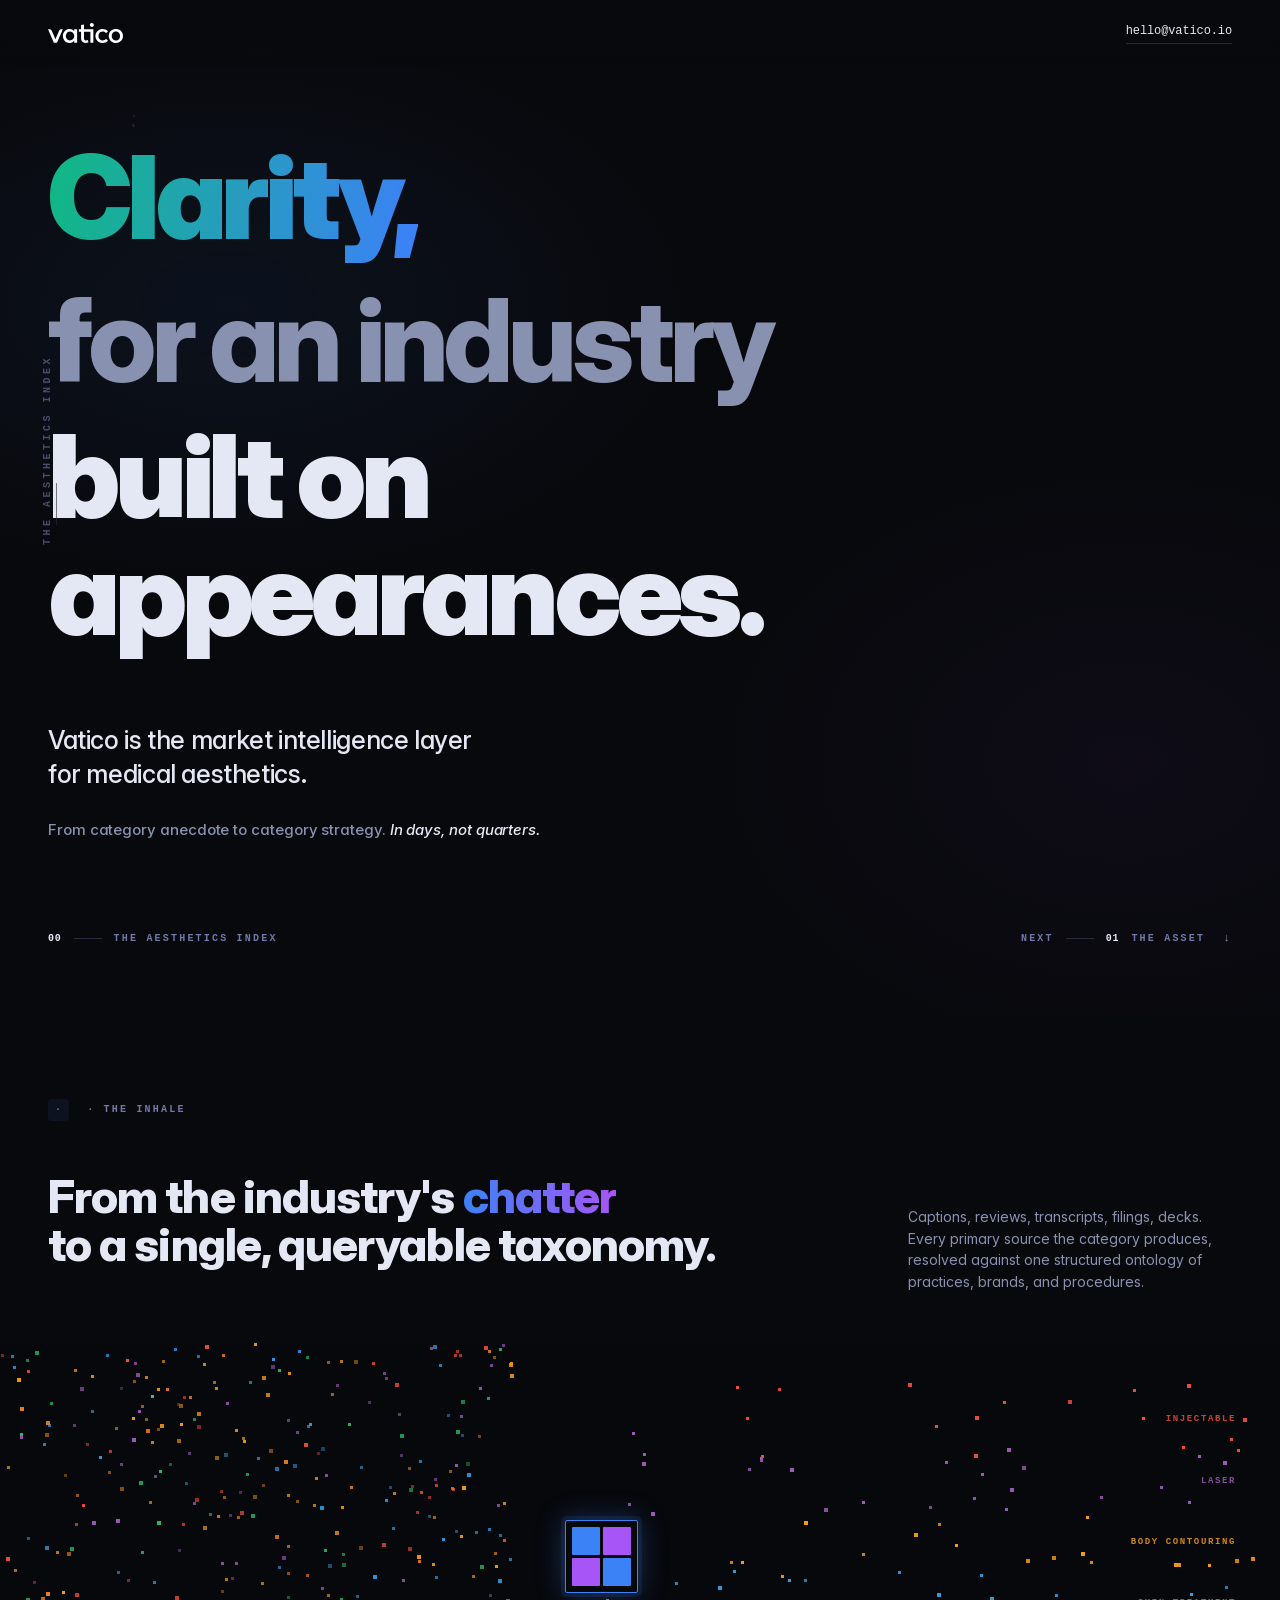
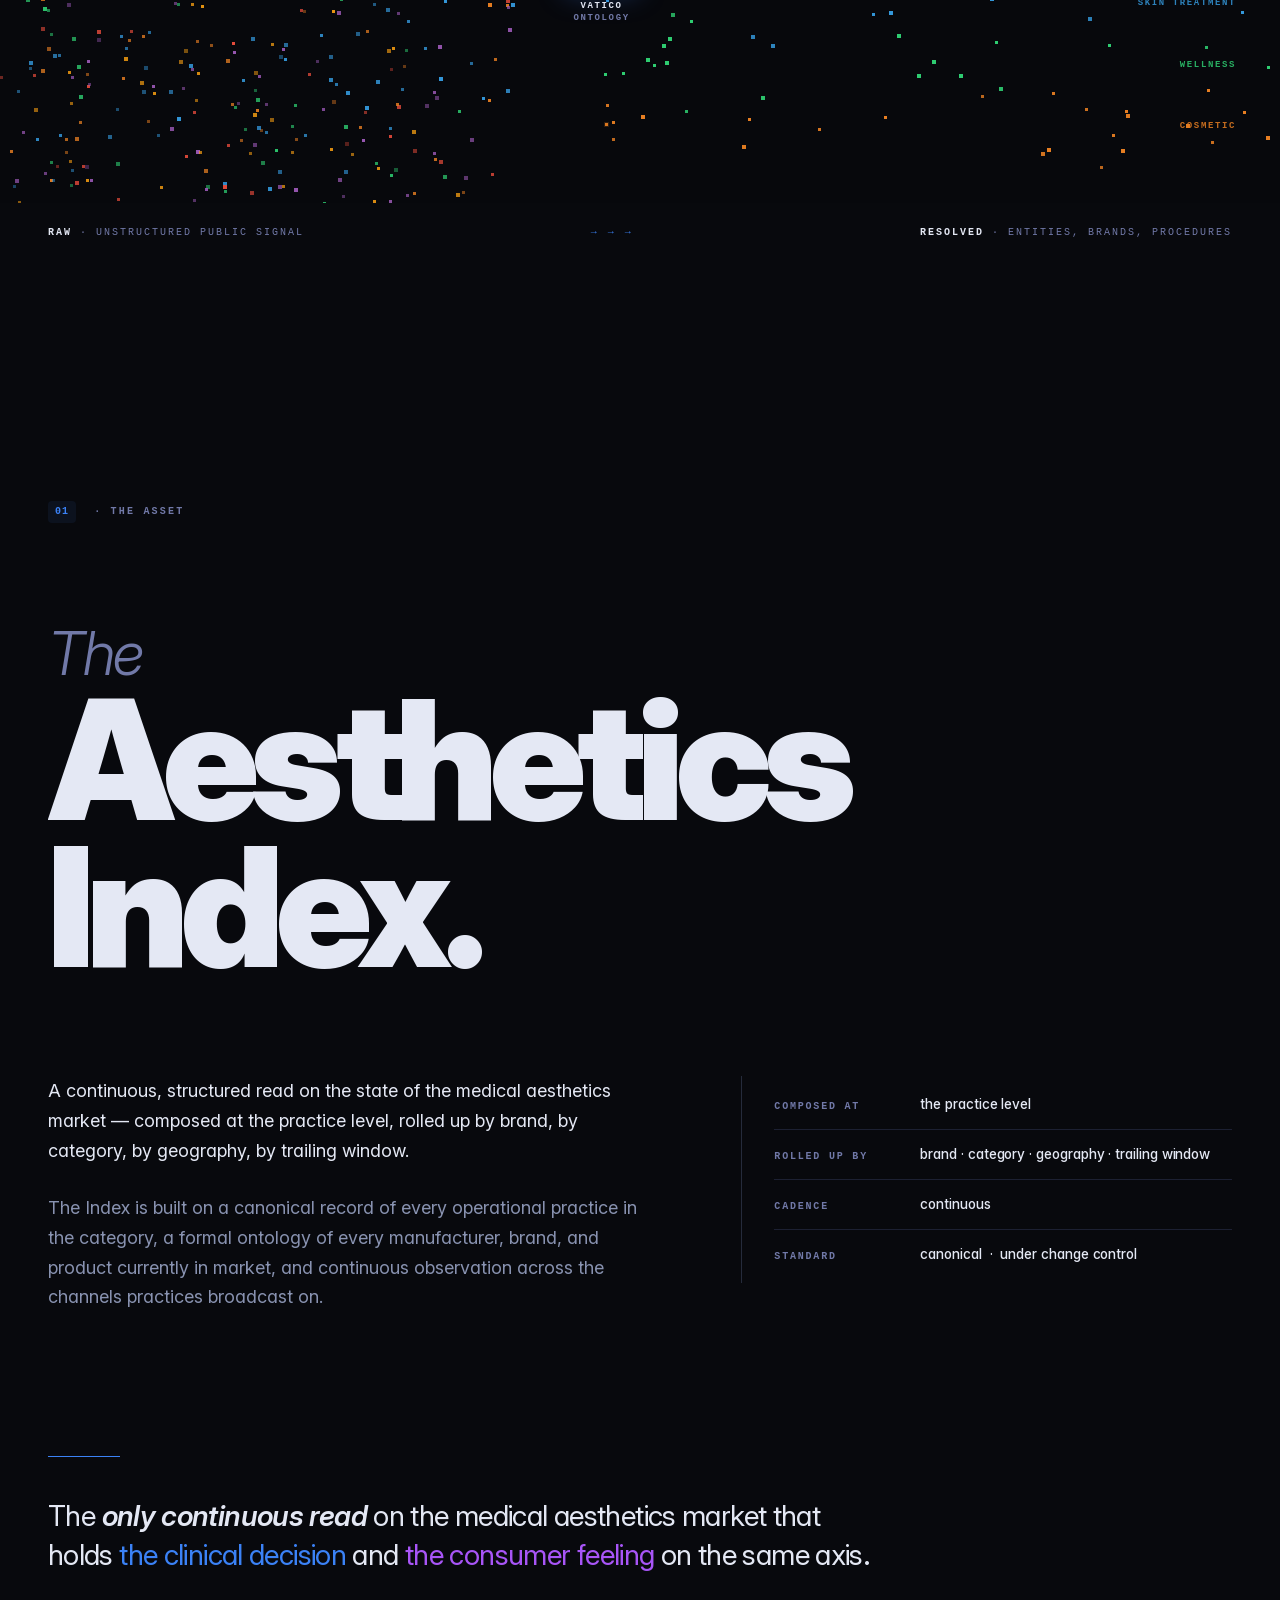
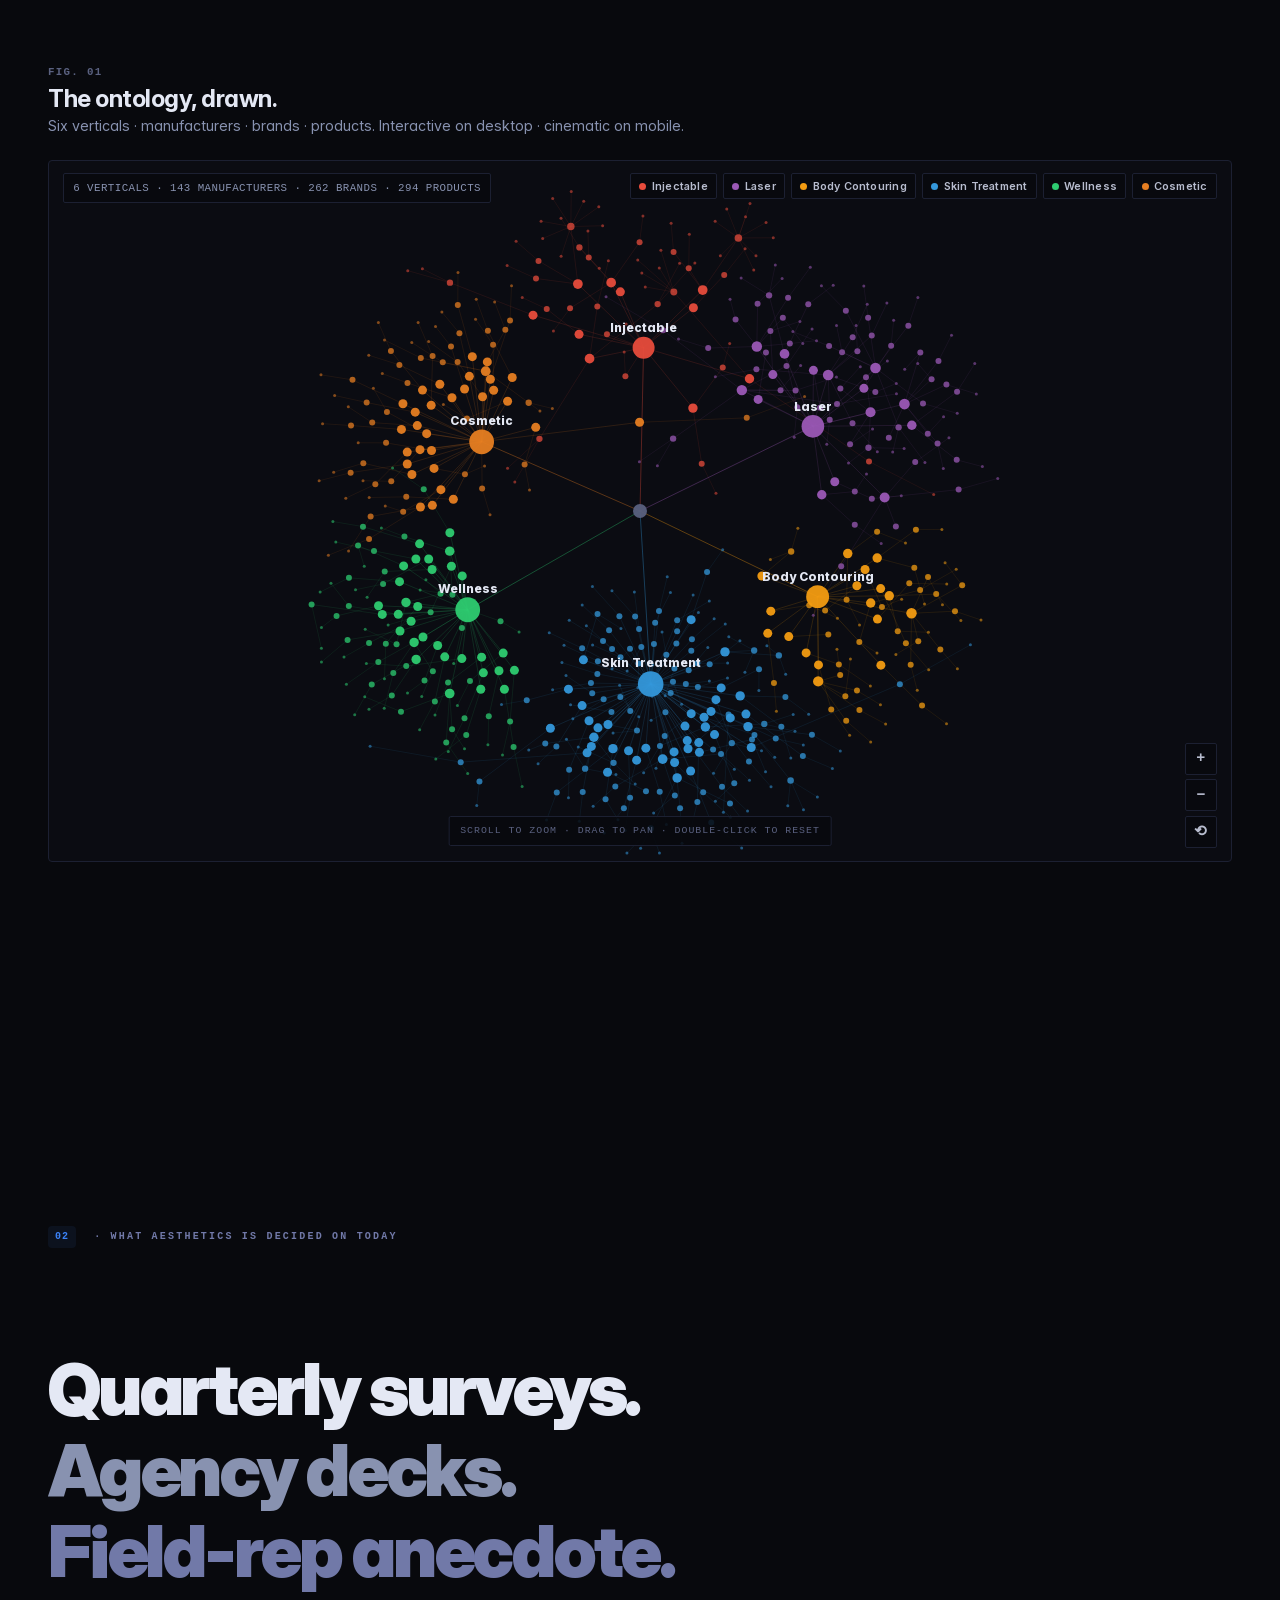
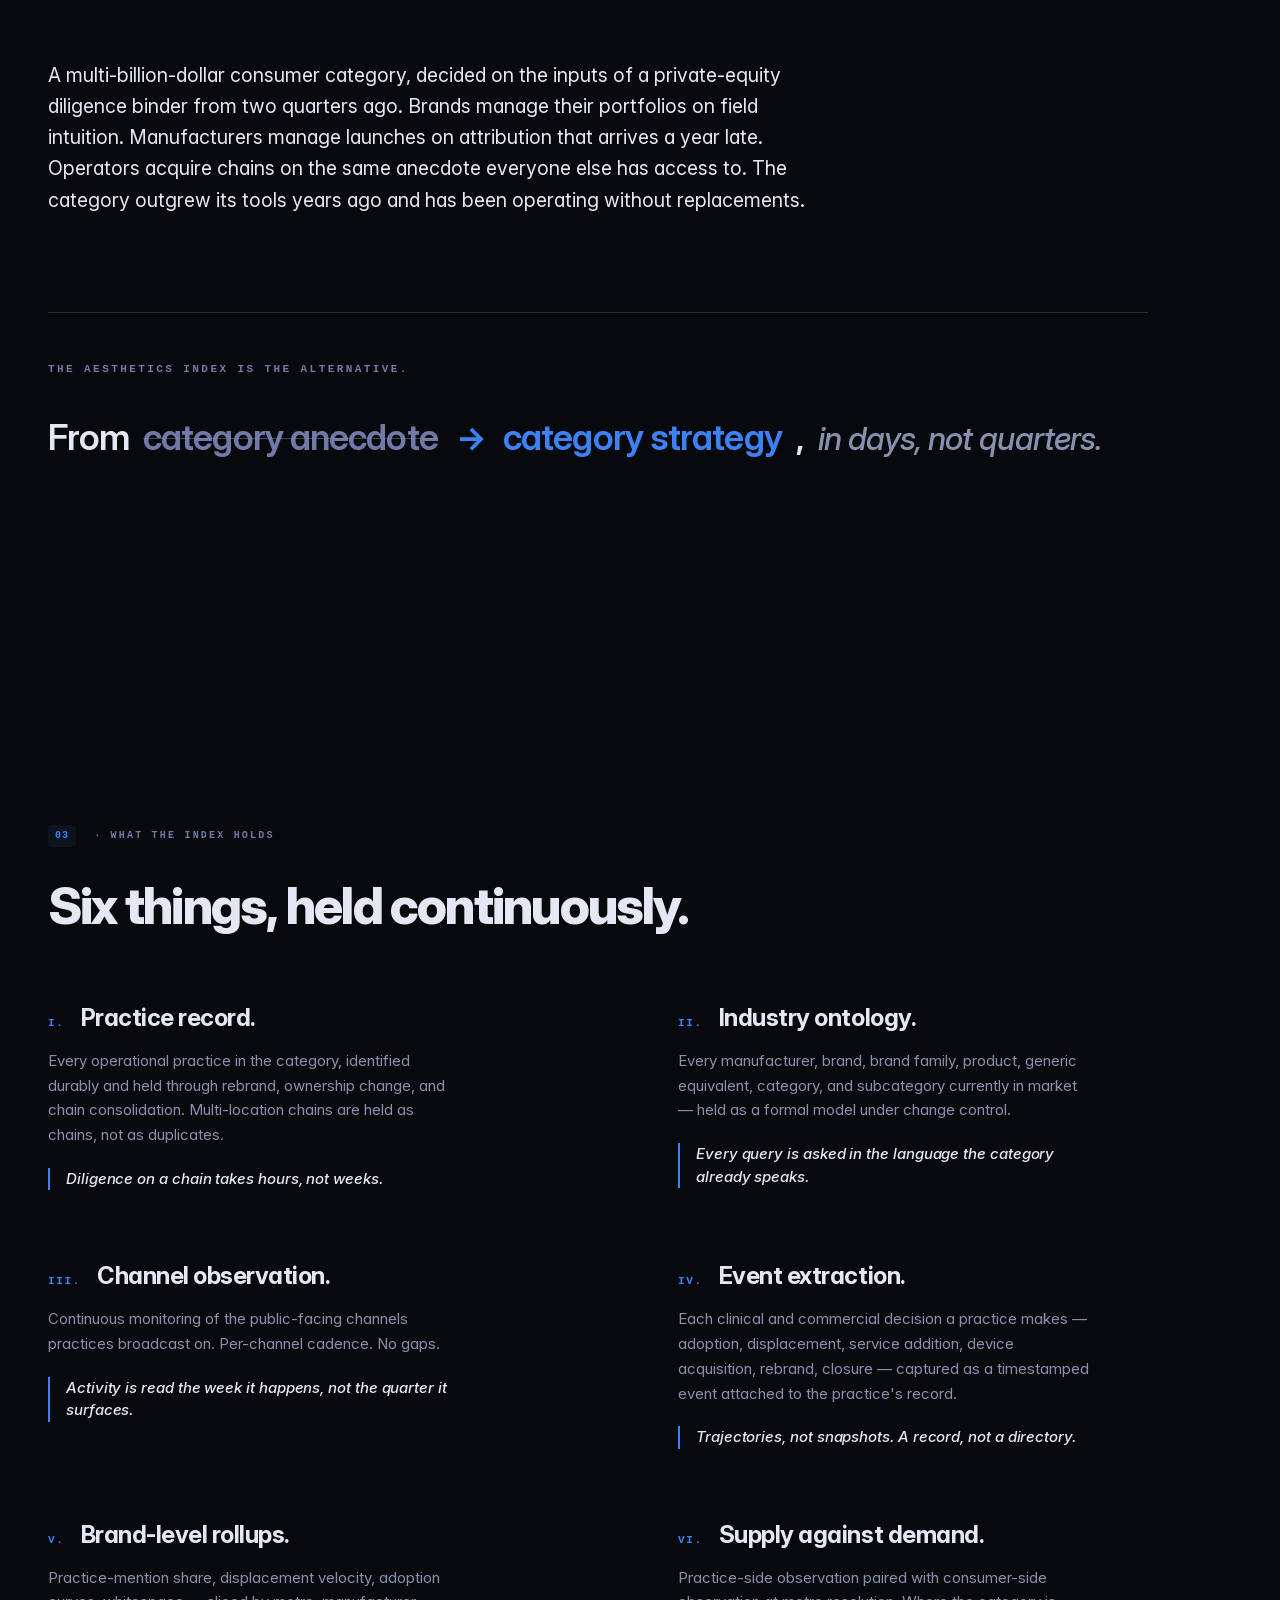
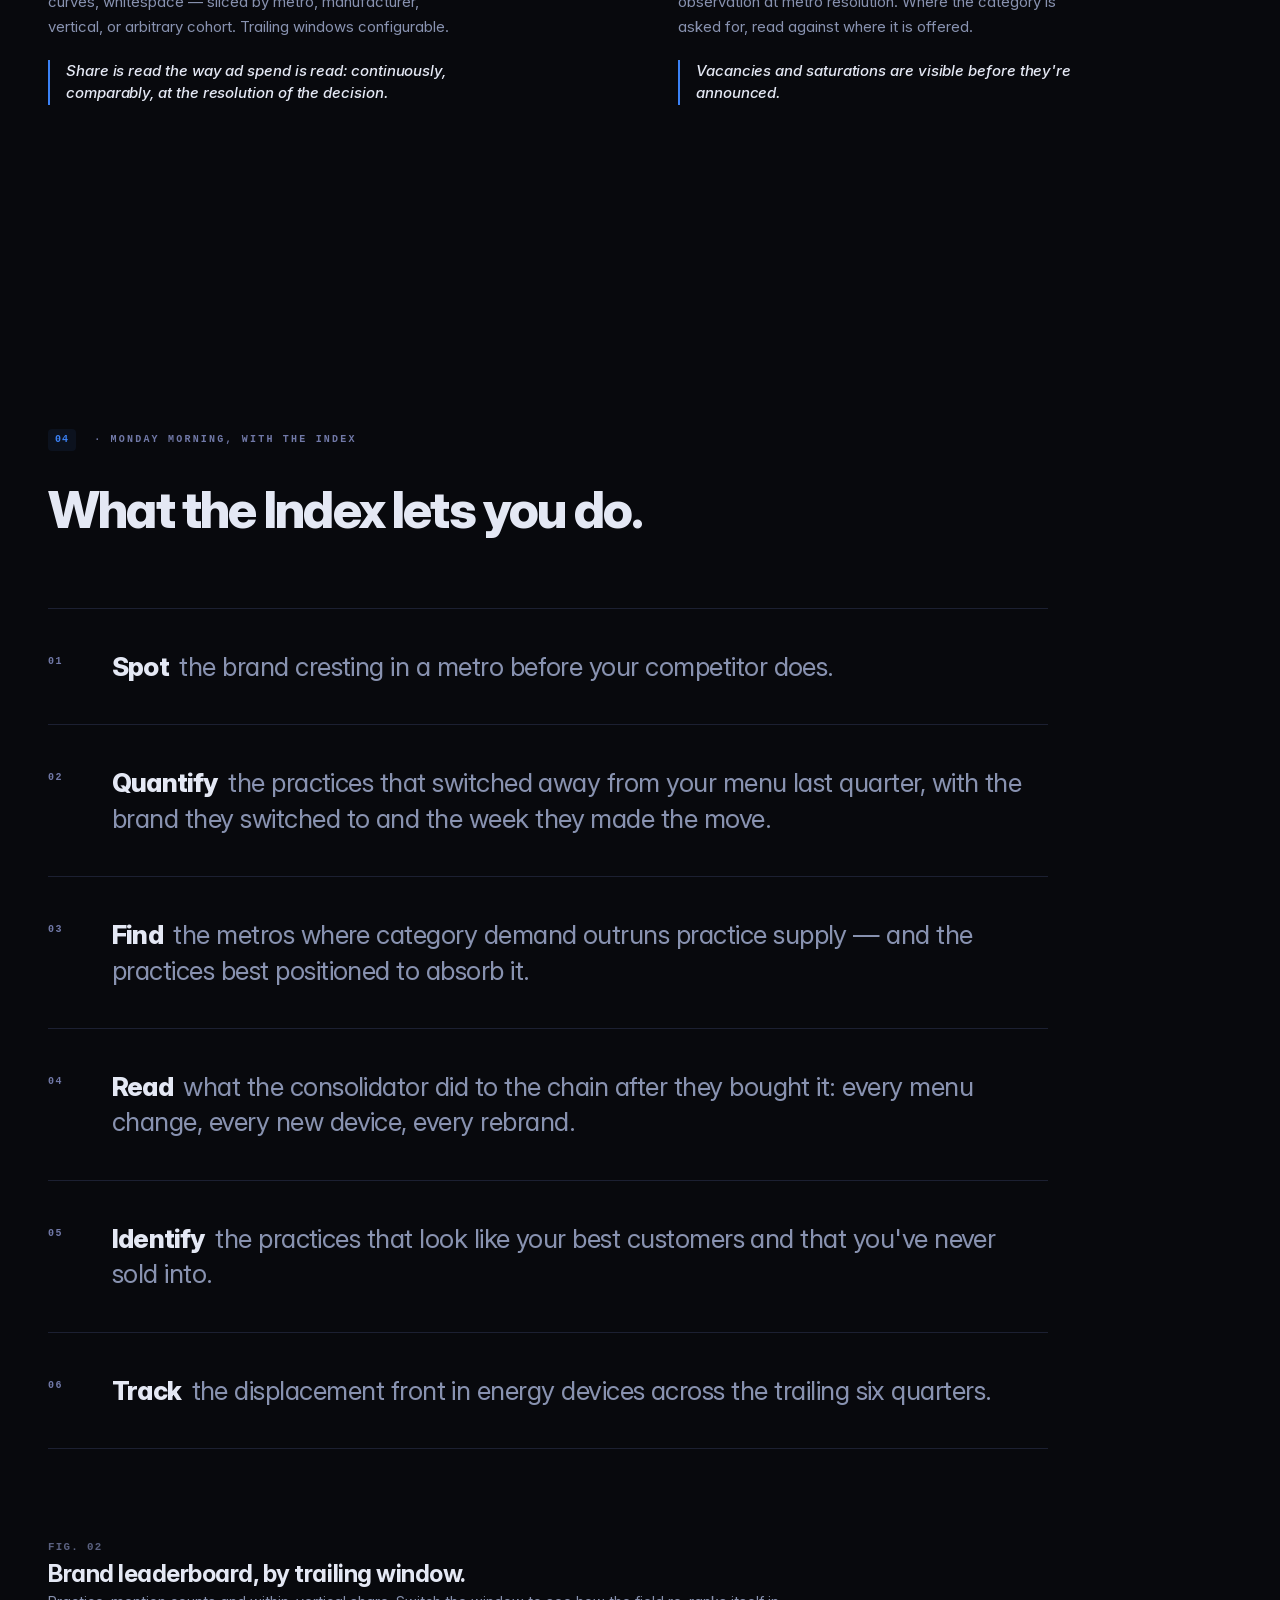
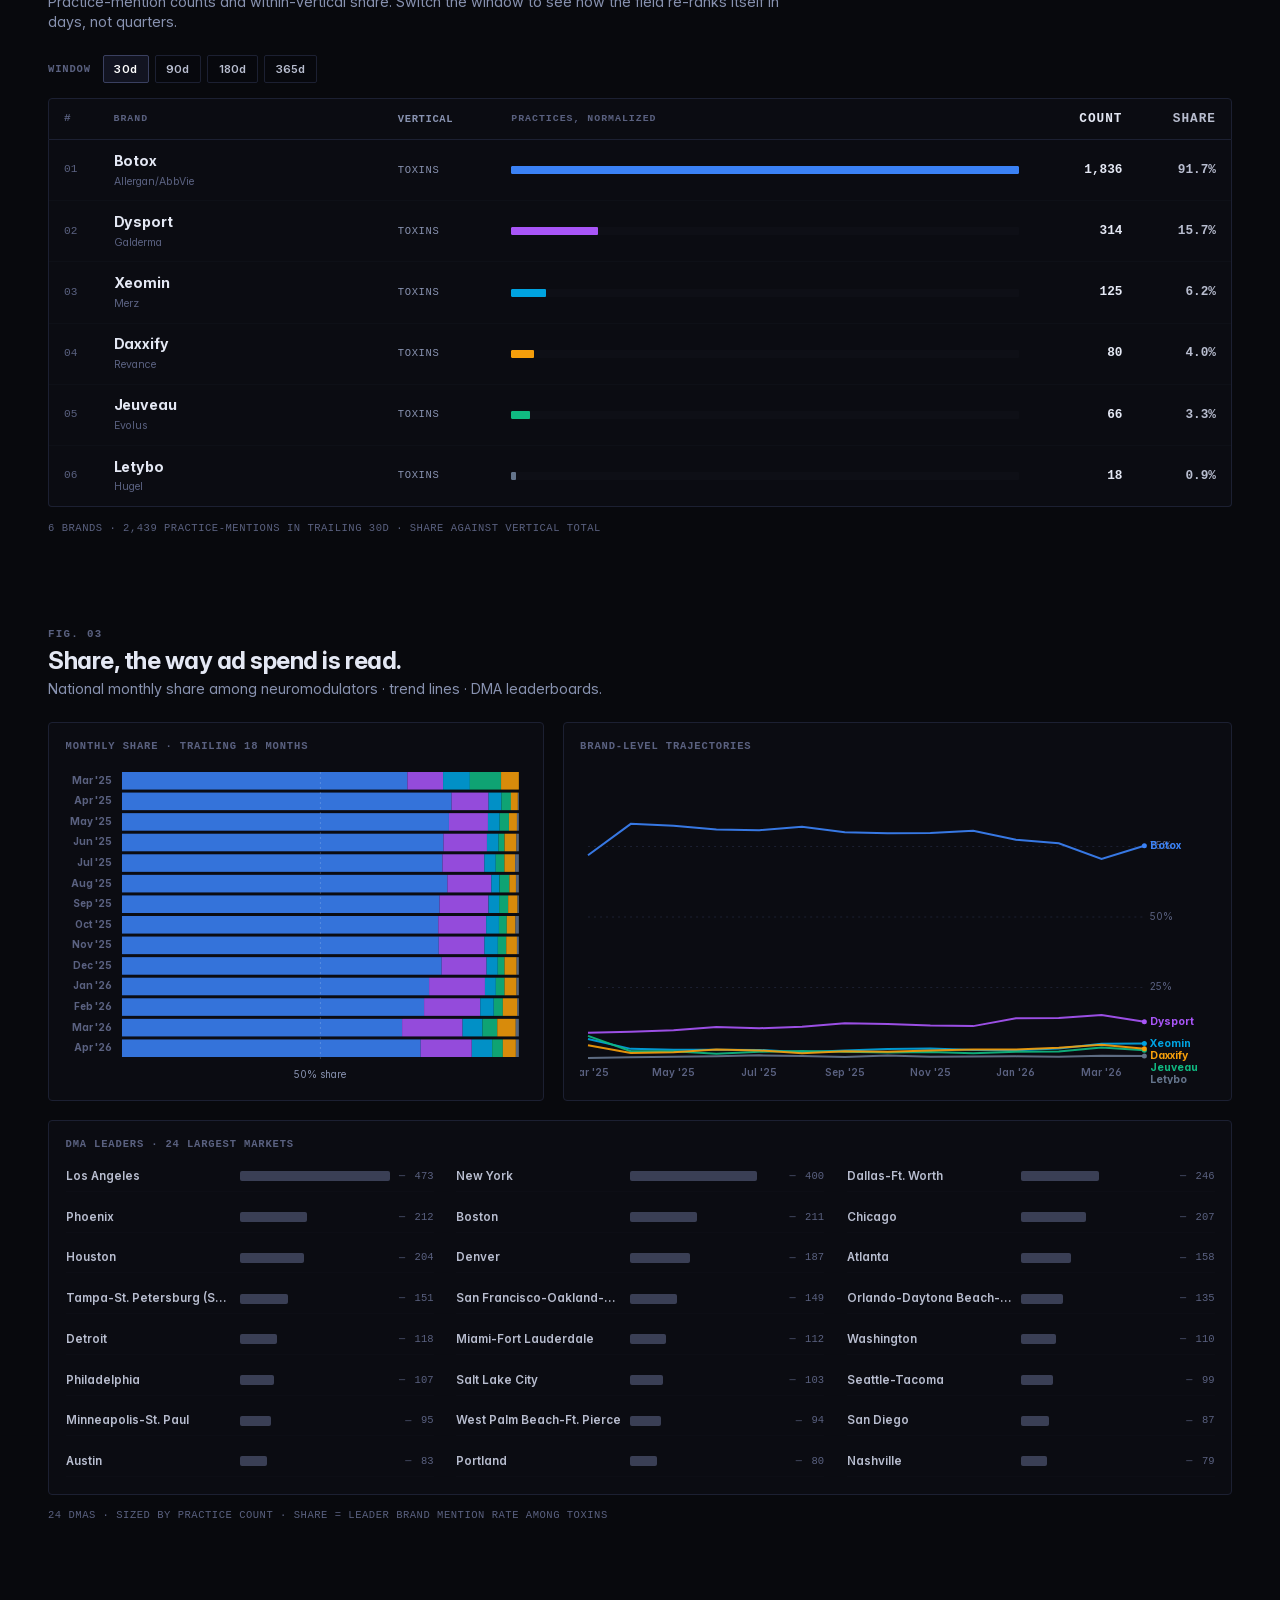
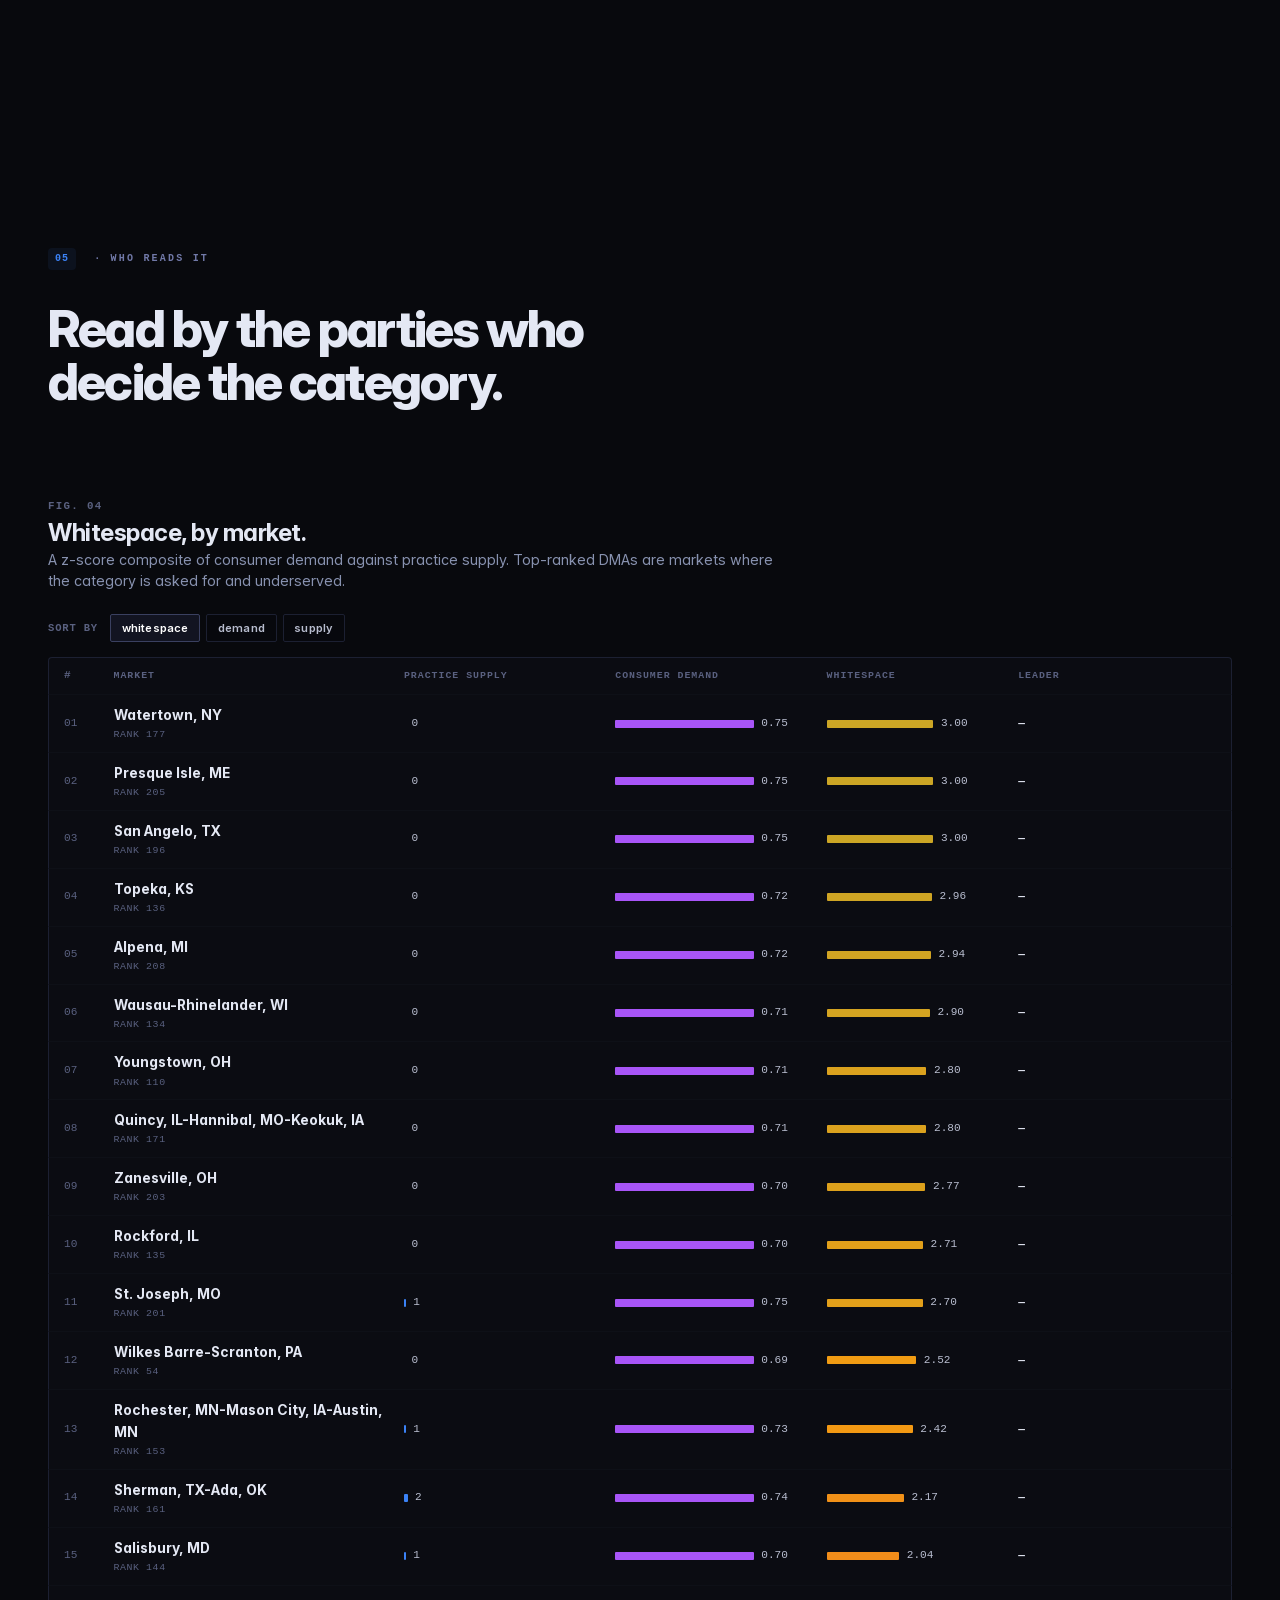
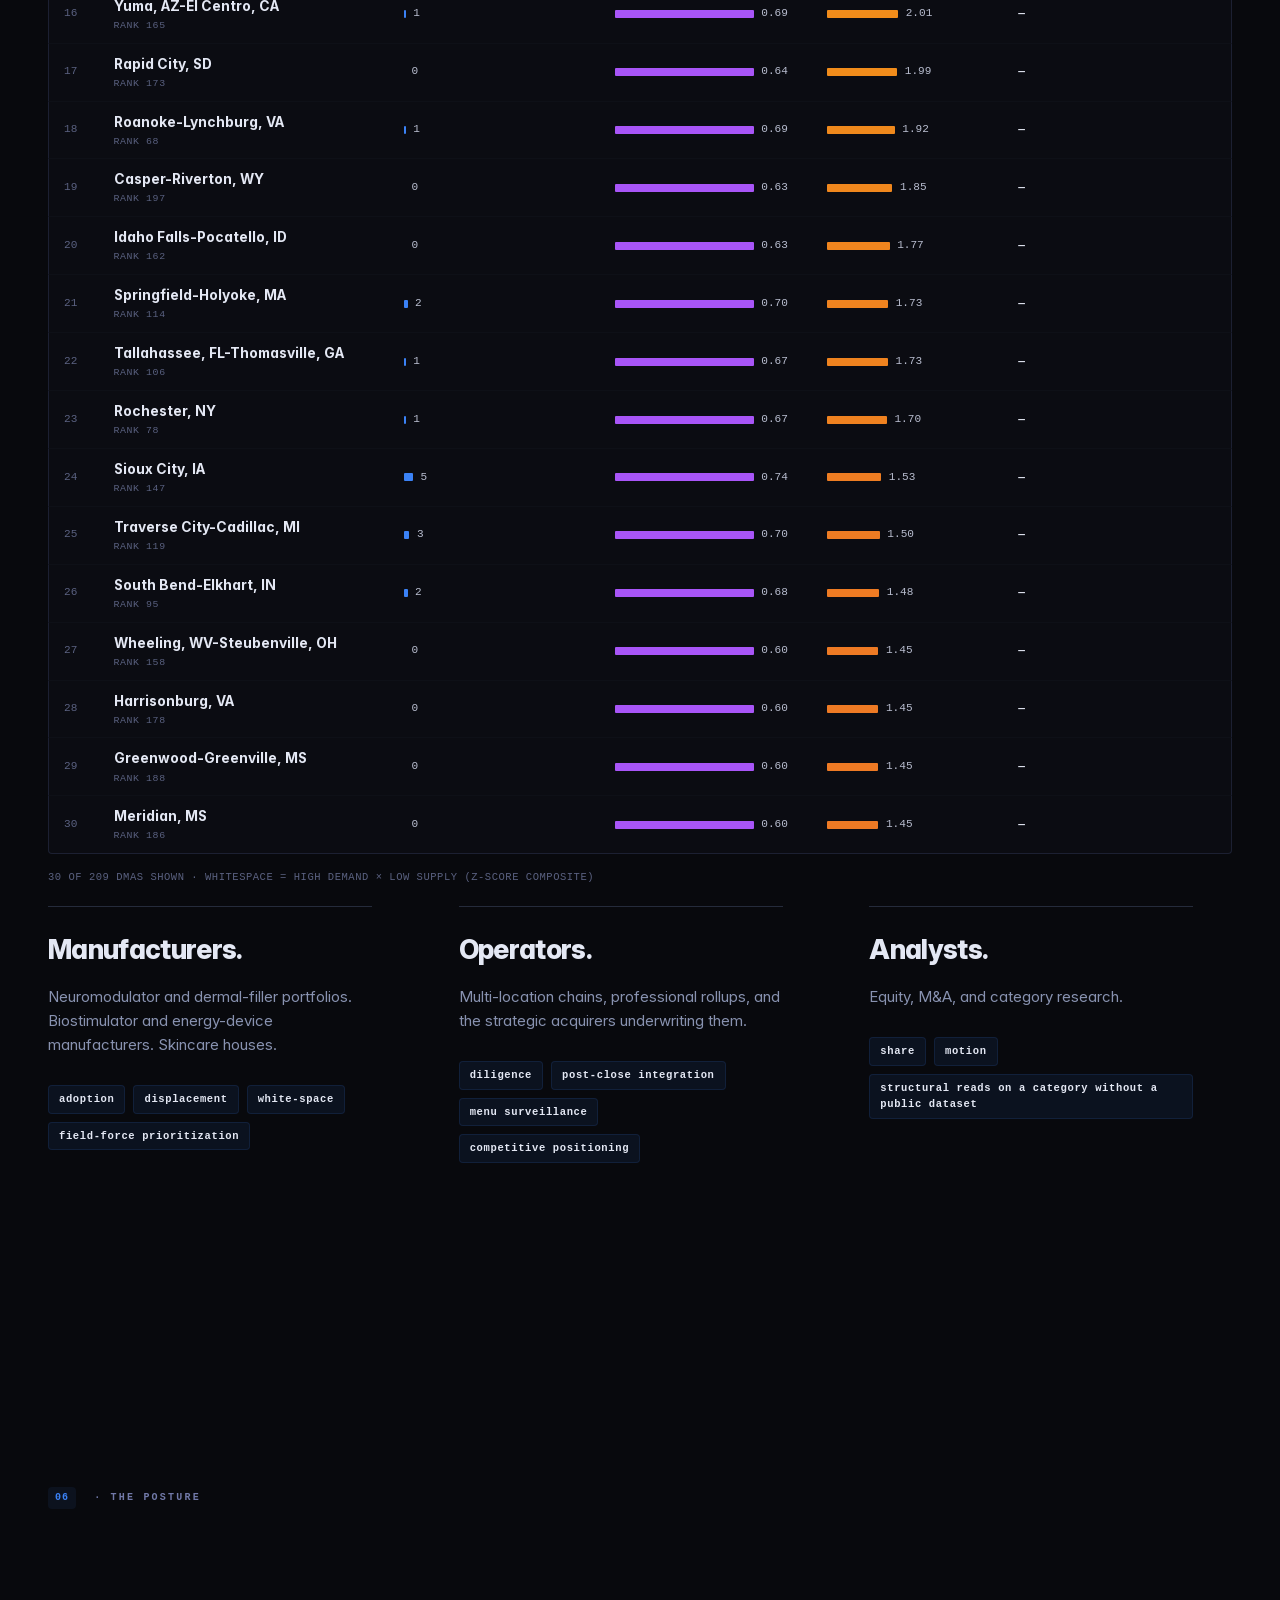
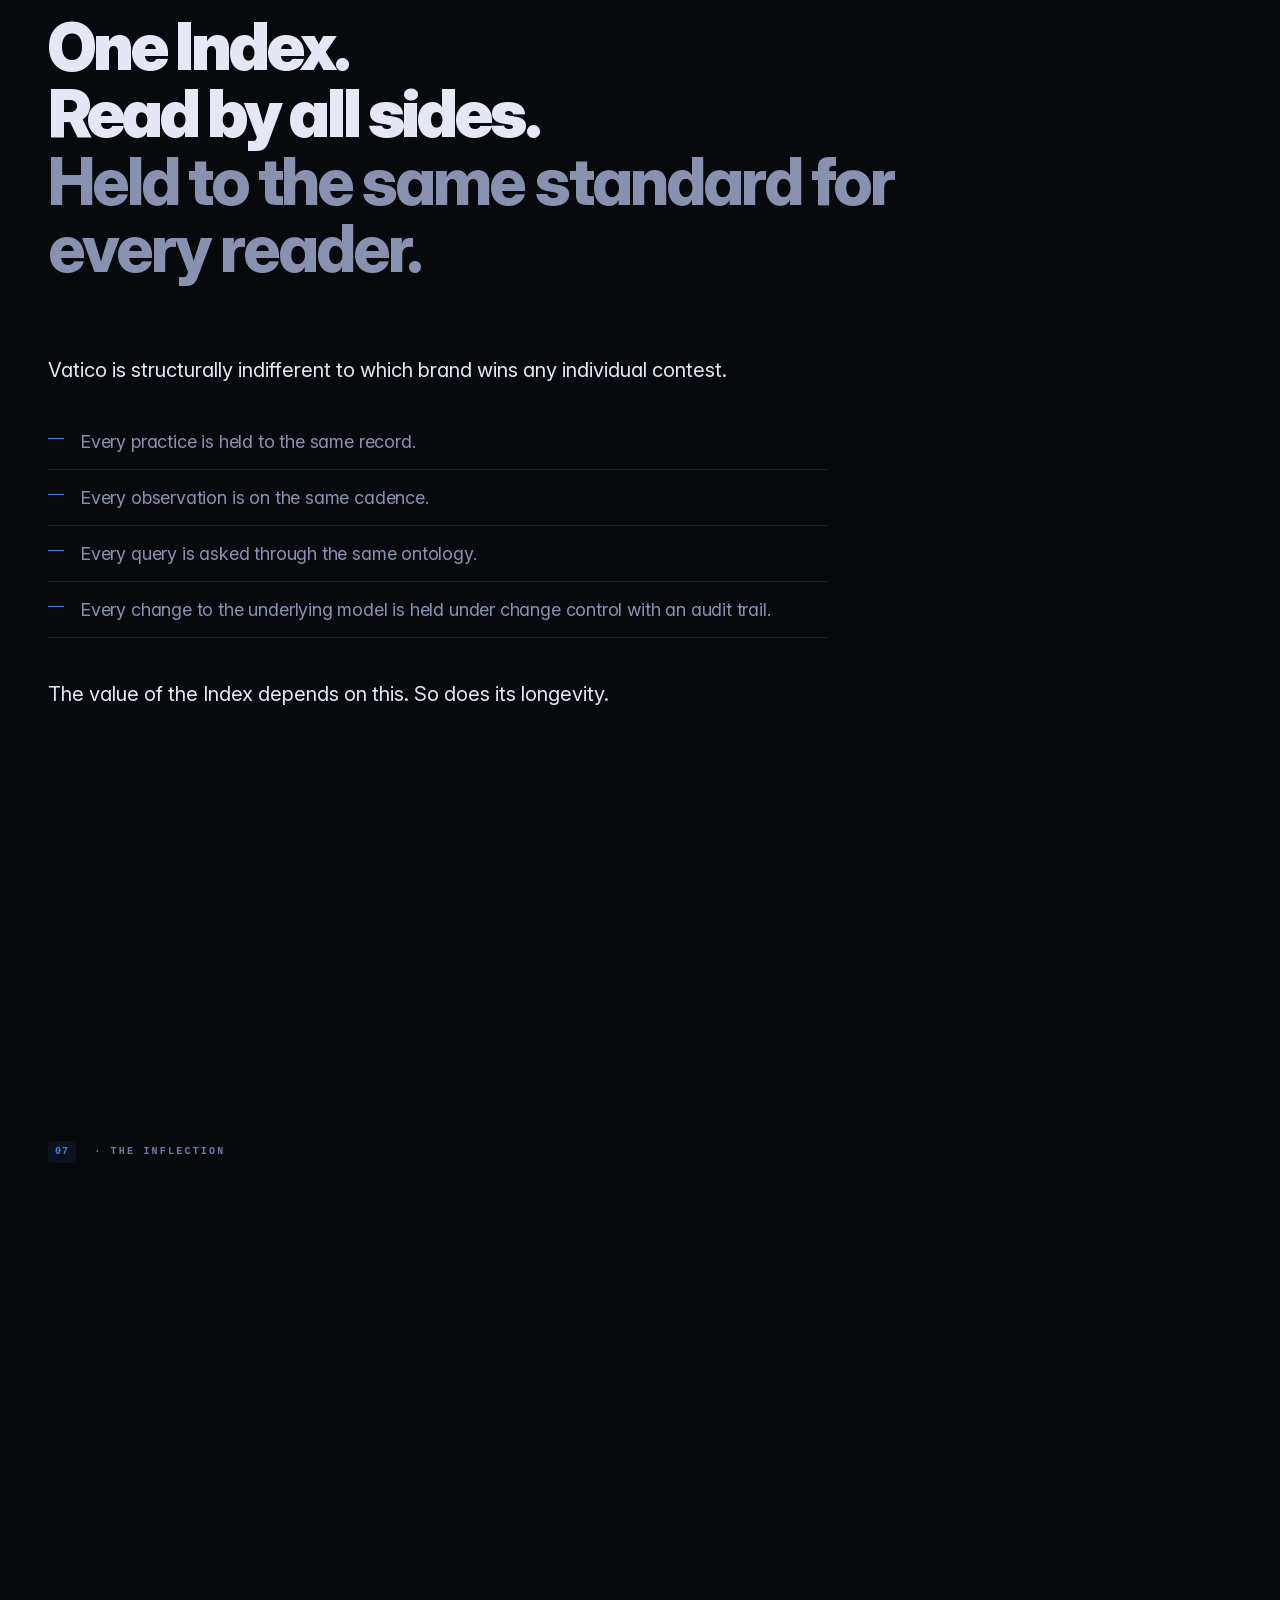
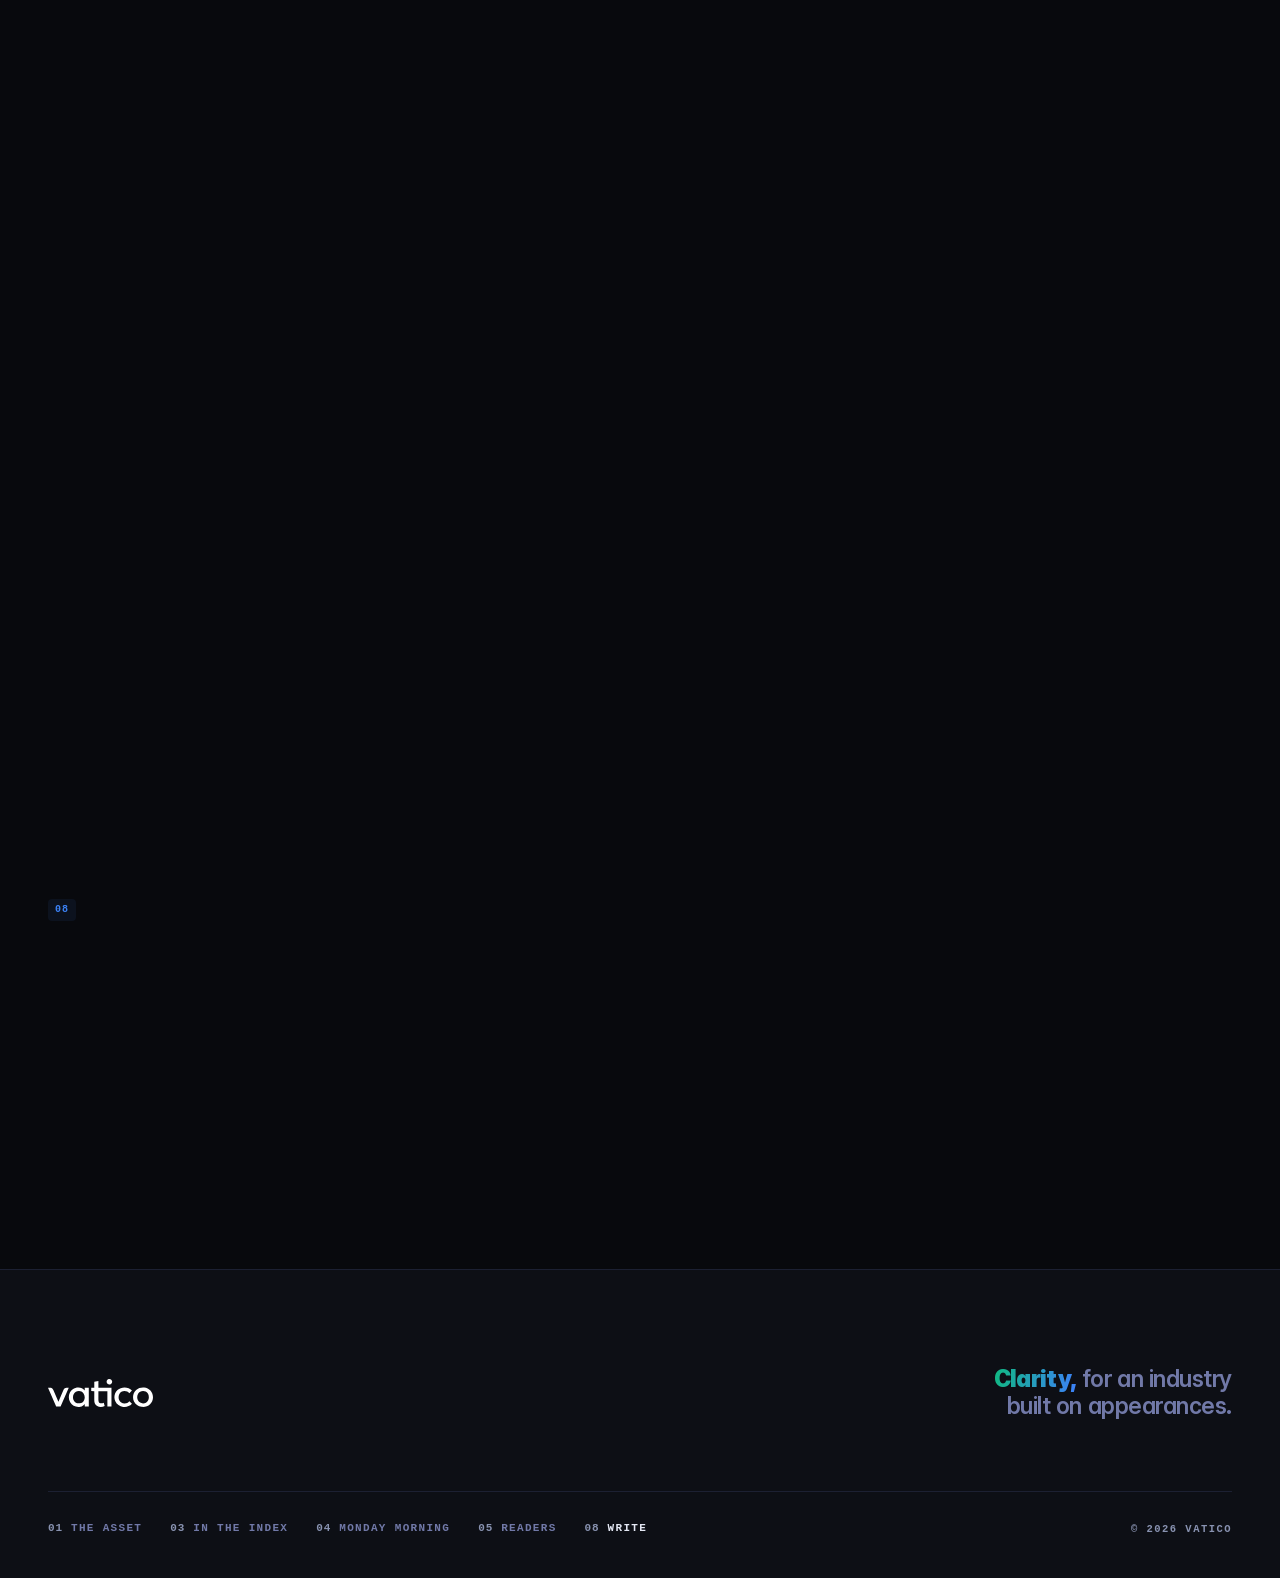
==== commit 6fda8b9c: "v03 mobile: pick chains where brand and product names are distinct Reel chains were partly stuck on " ====
--- a/index.html
+++ b/index.html
@@ -740,7 +740,7 @@
 <!-- Scripts -->
 <script src="hero-field.js"></script>
 <script src="visuals/visual-02-ingest.js?v=7"></script>
-<script src="visuals/visual-03-ontology.js?v=13"></script>
+<script src="visuals/visual-03-ontology.js?v=14"></script>
 <script src="visuals/visual-05-timeline.js?v=4"></script>
 <script src="visuals/visual-06-sov.js?v=3"></script>
 <script src="visuals/visual-07-whitespace.js?v=5"></script>
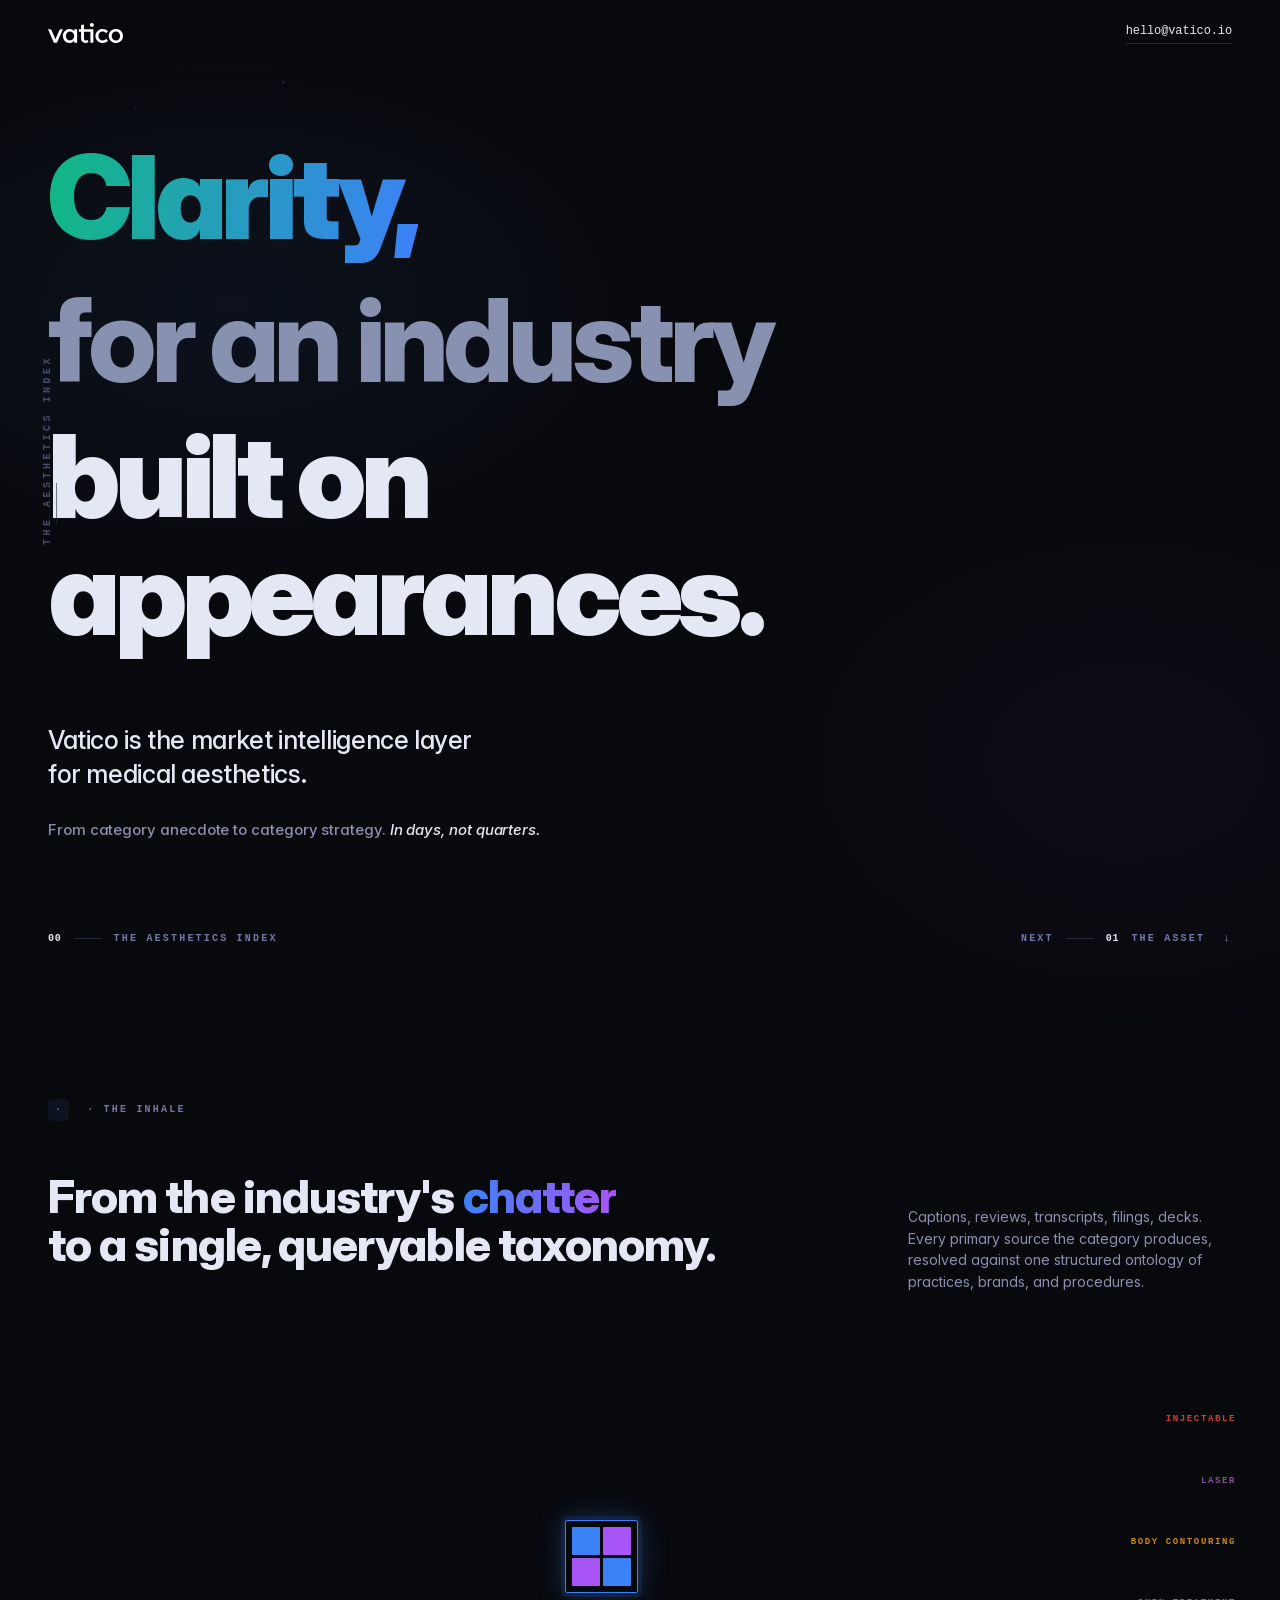
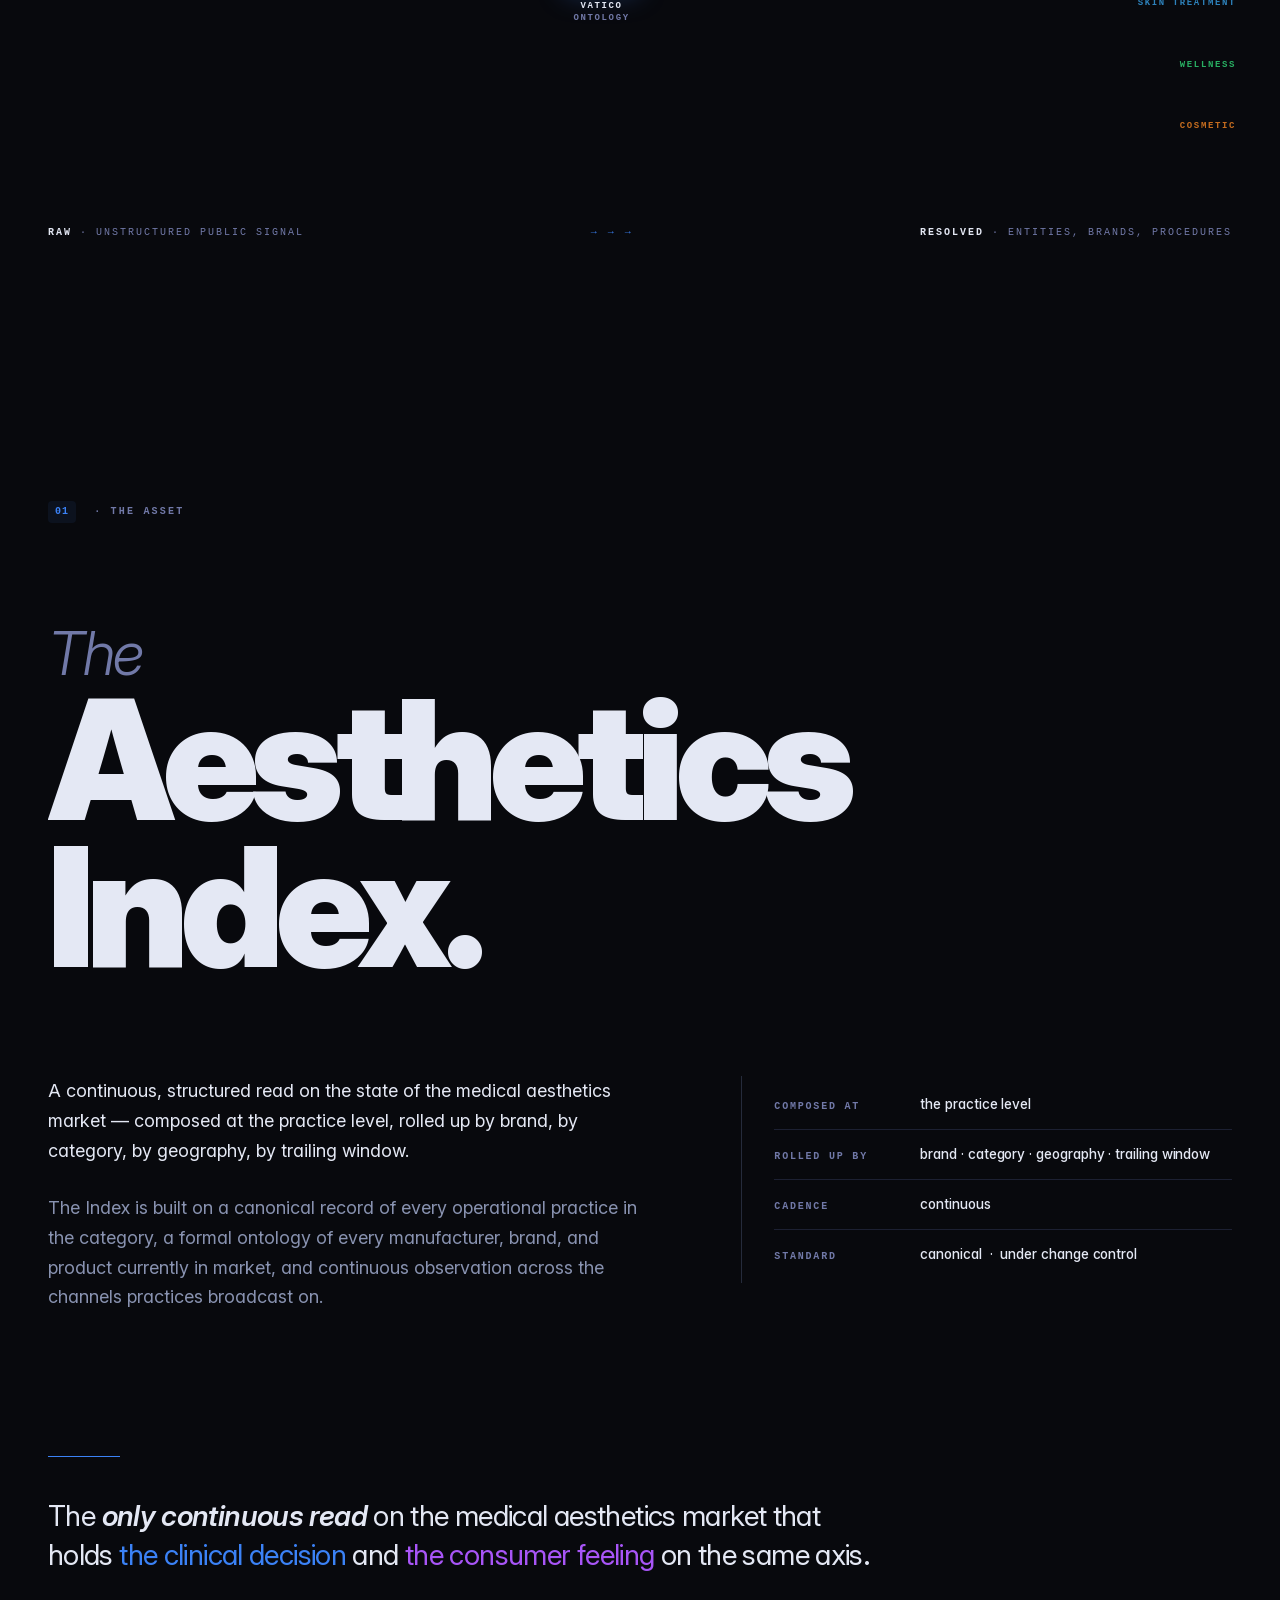
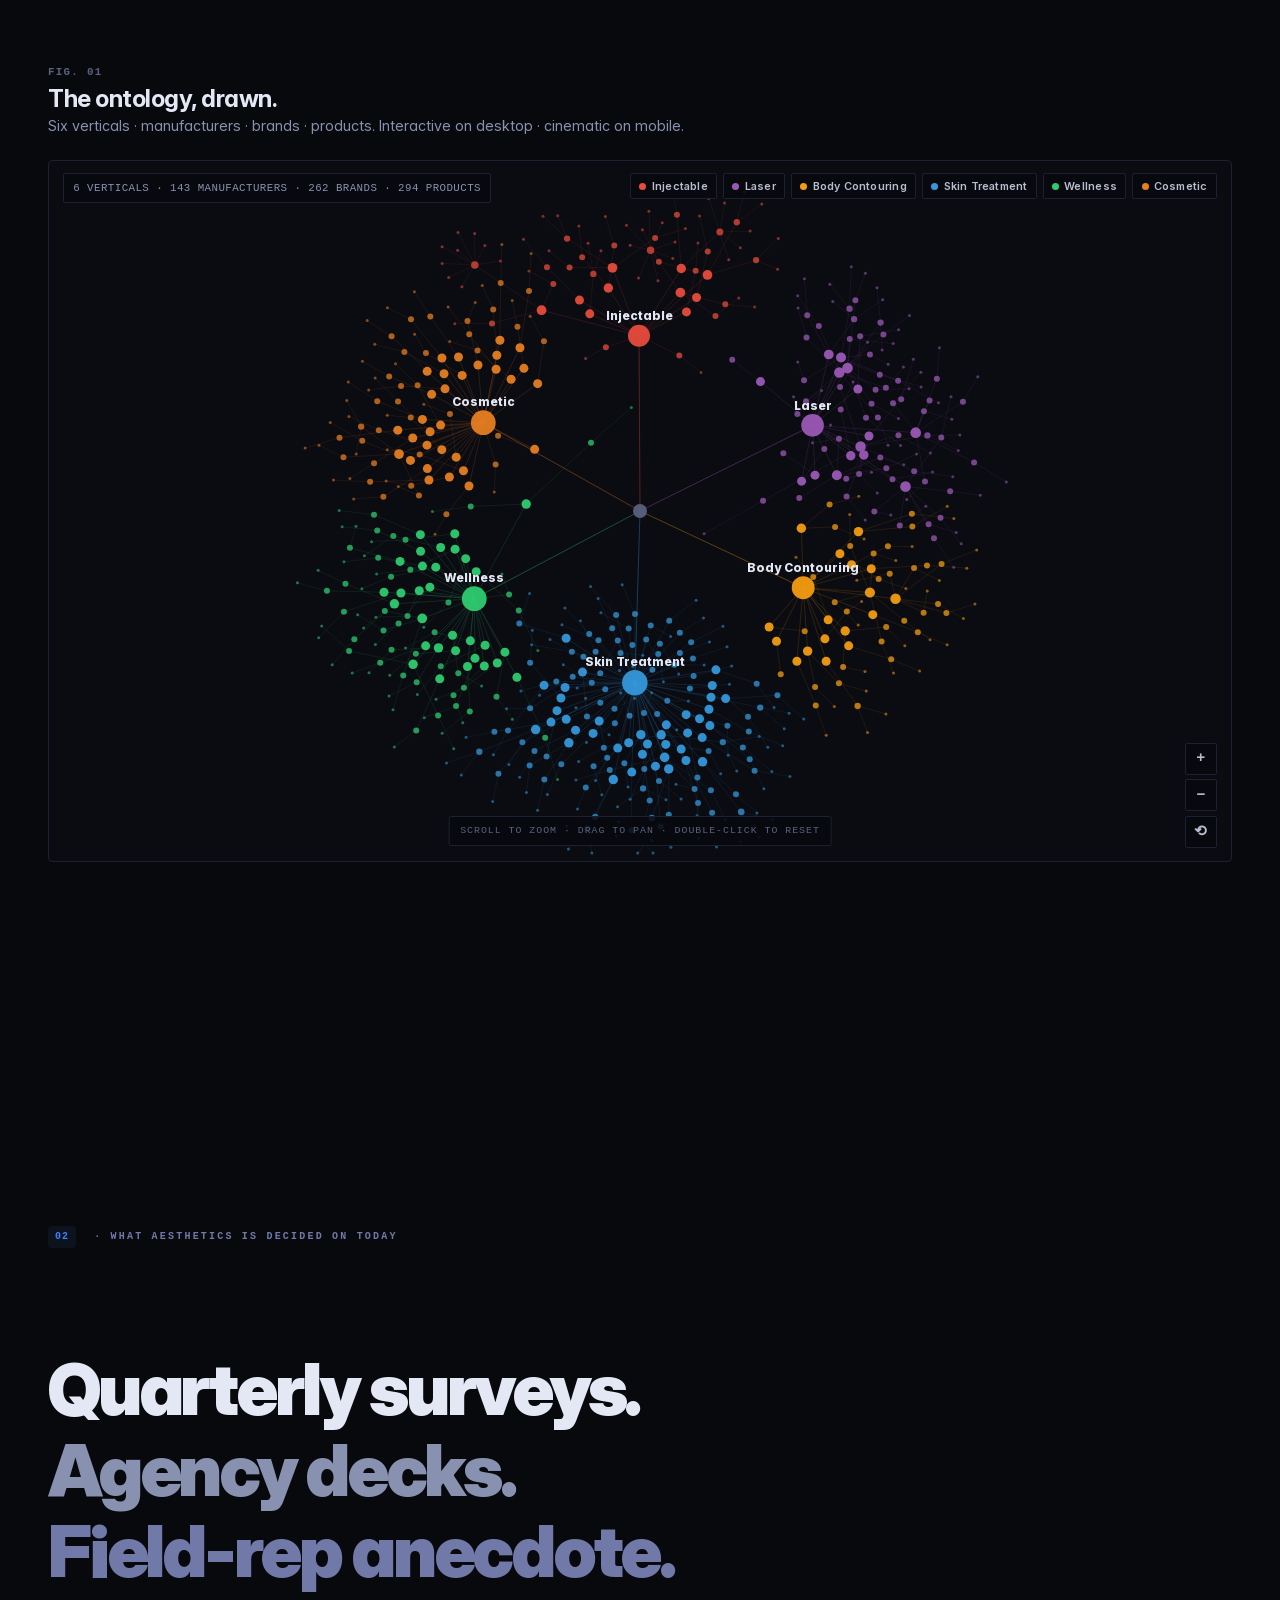
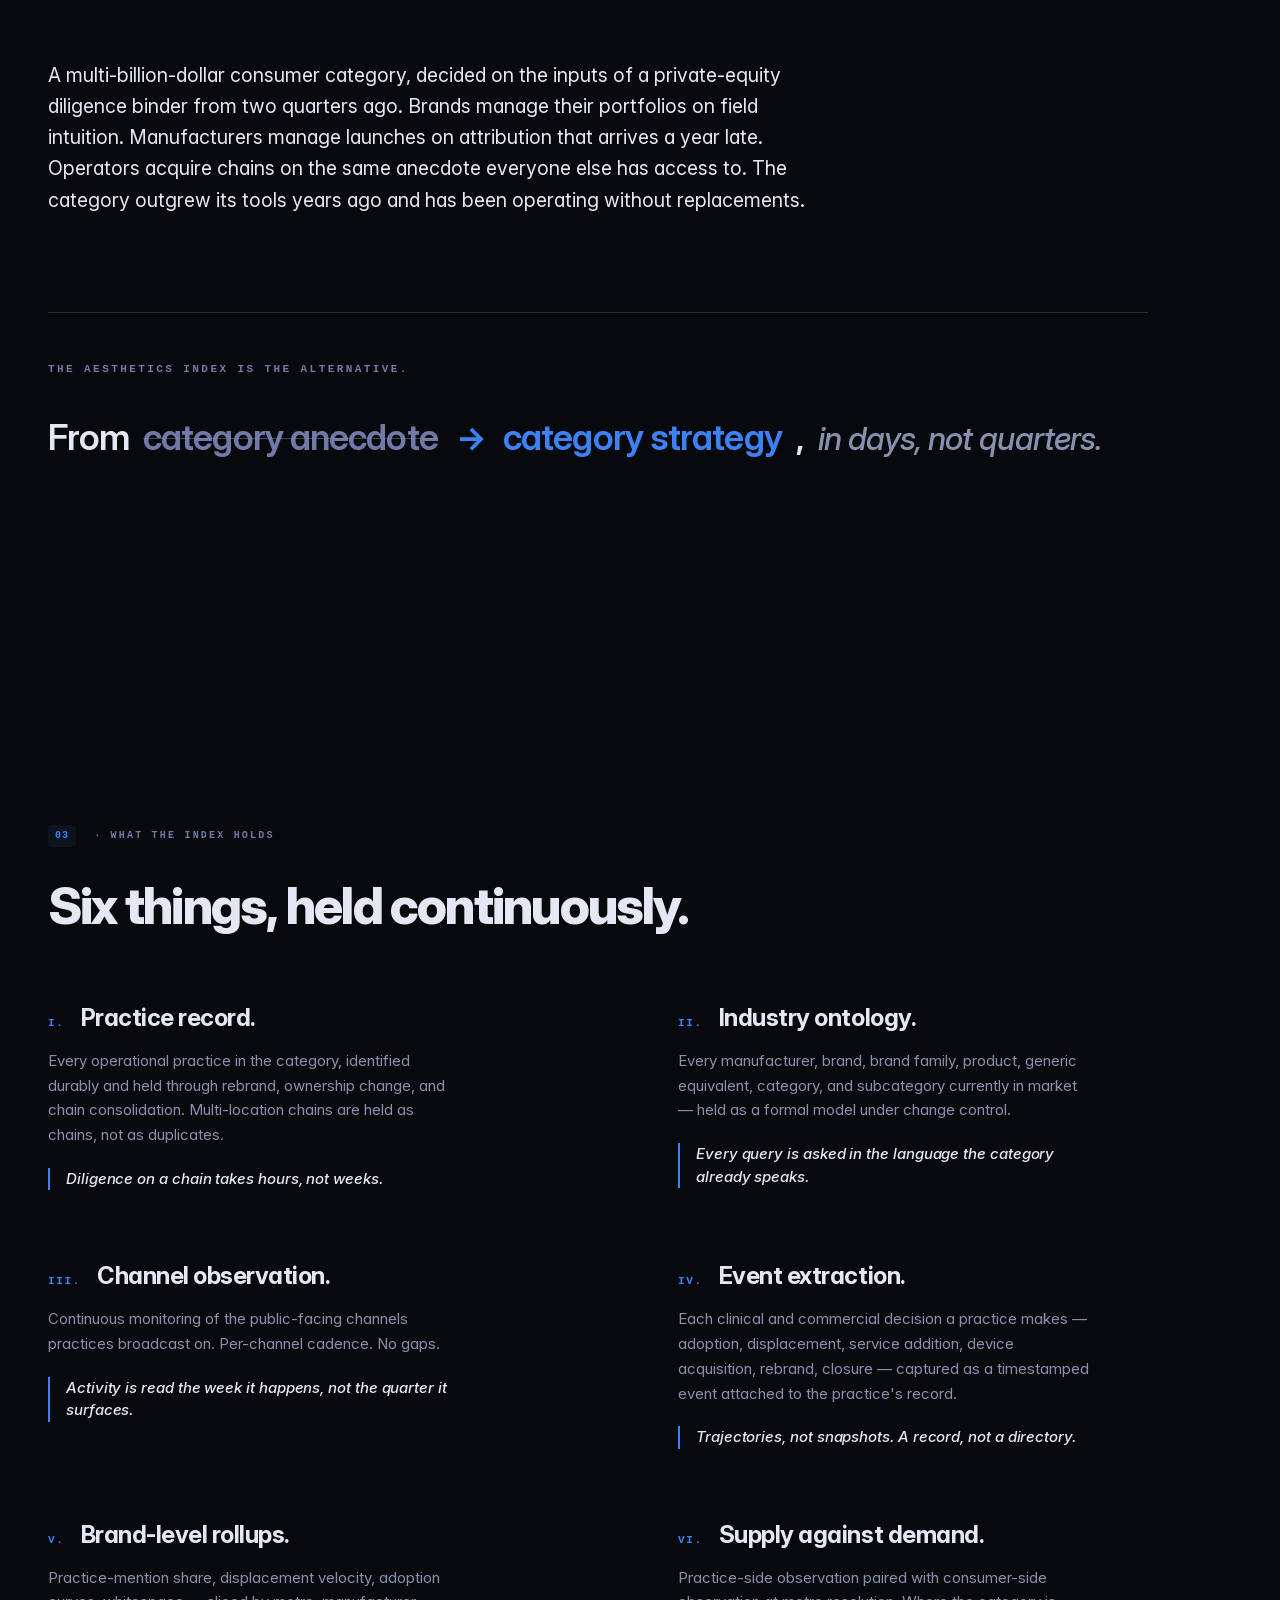
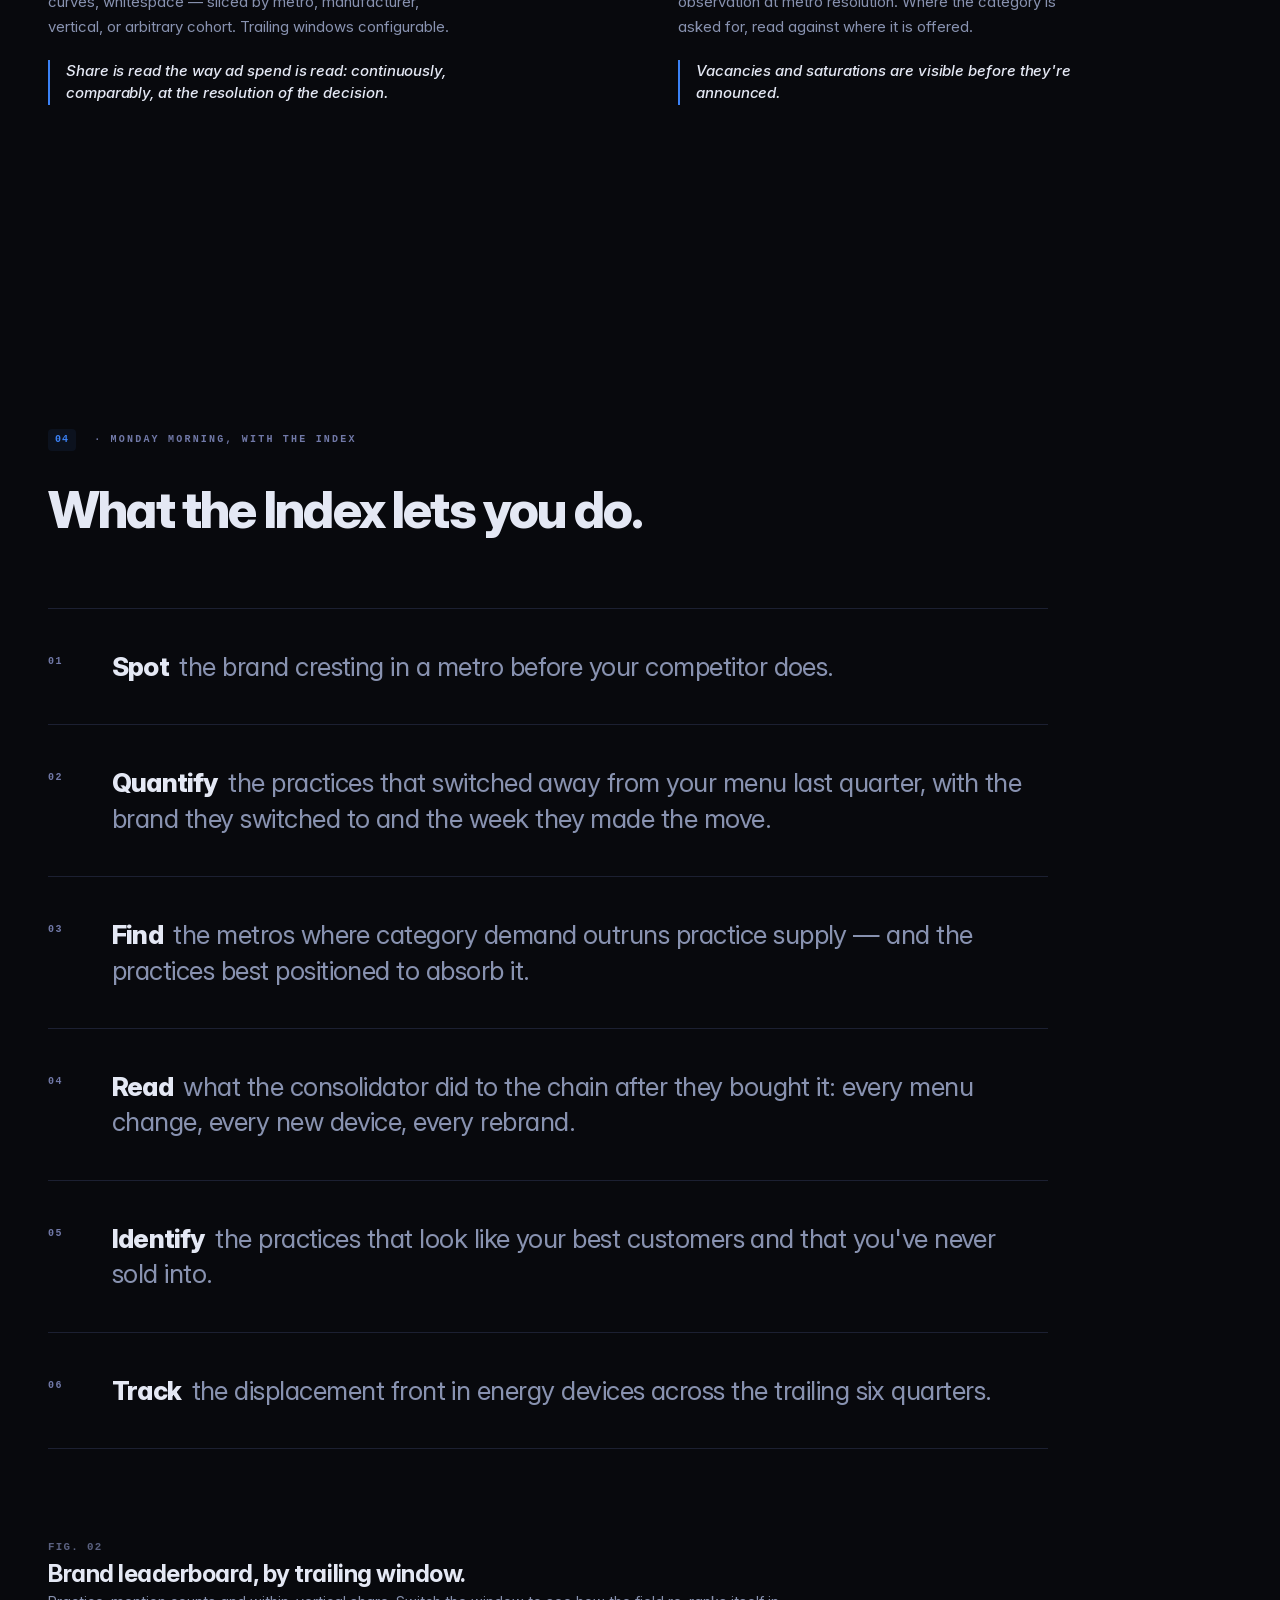
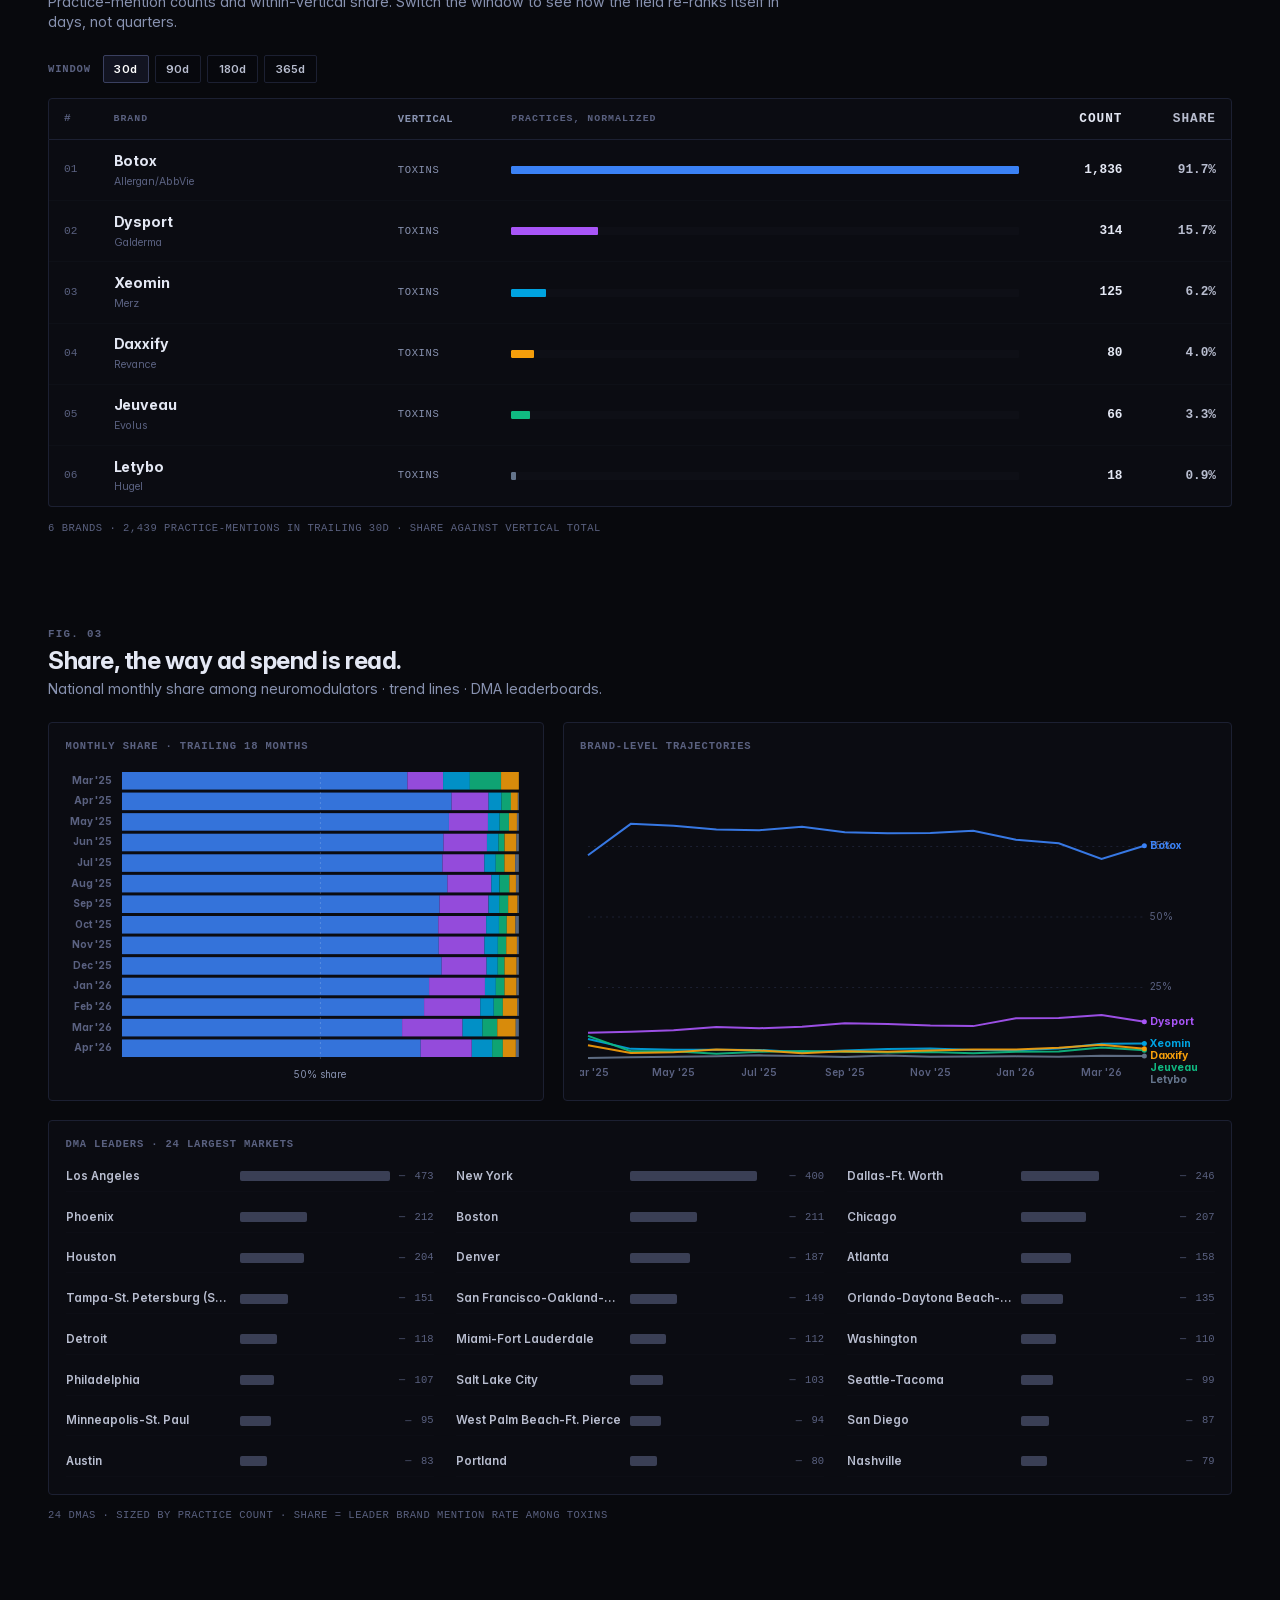
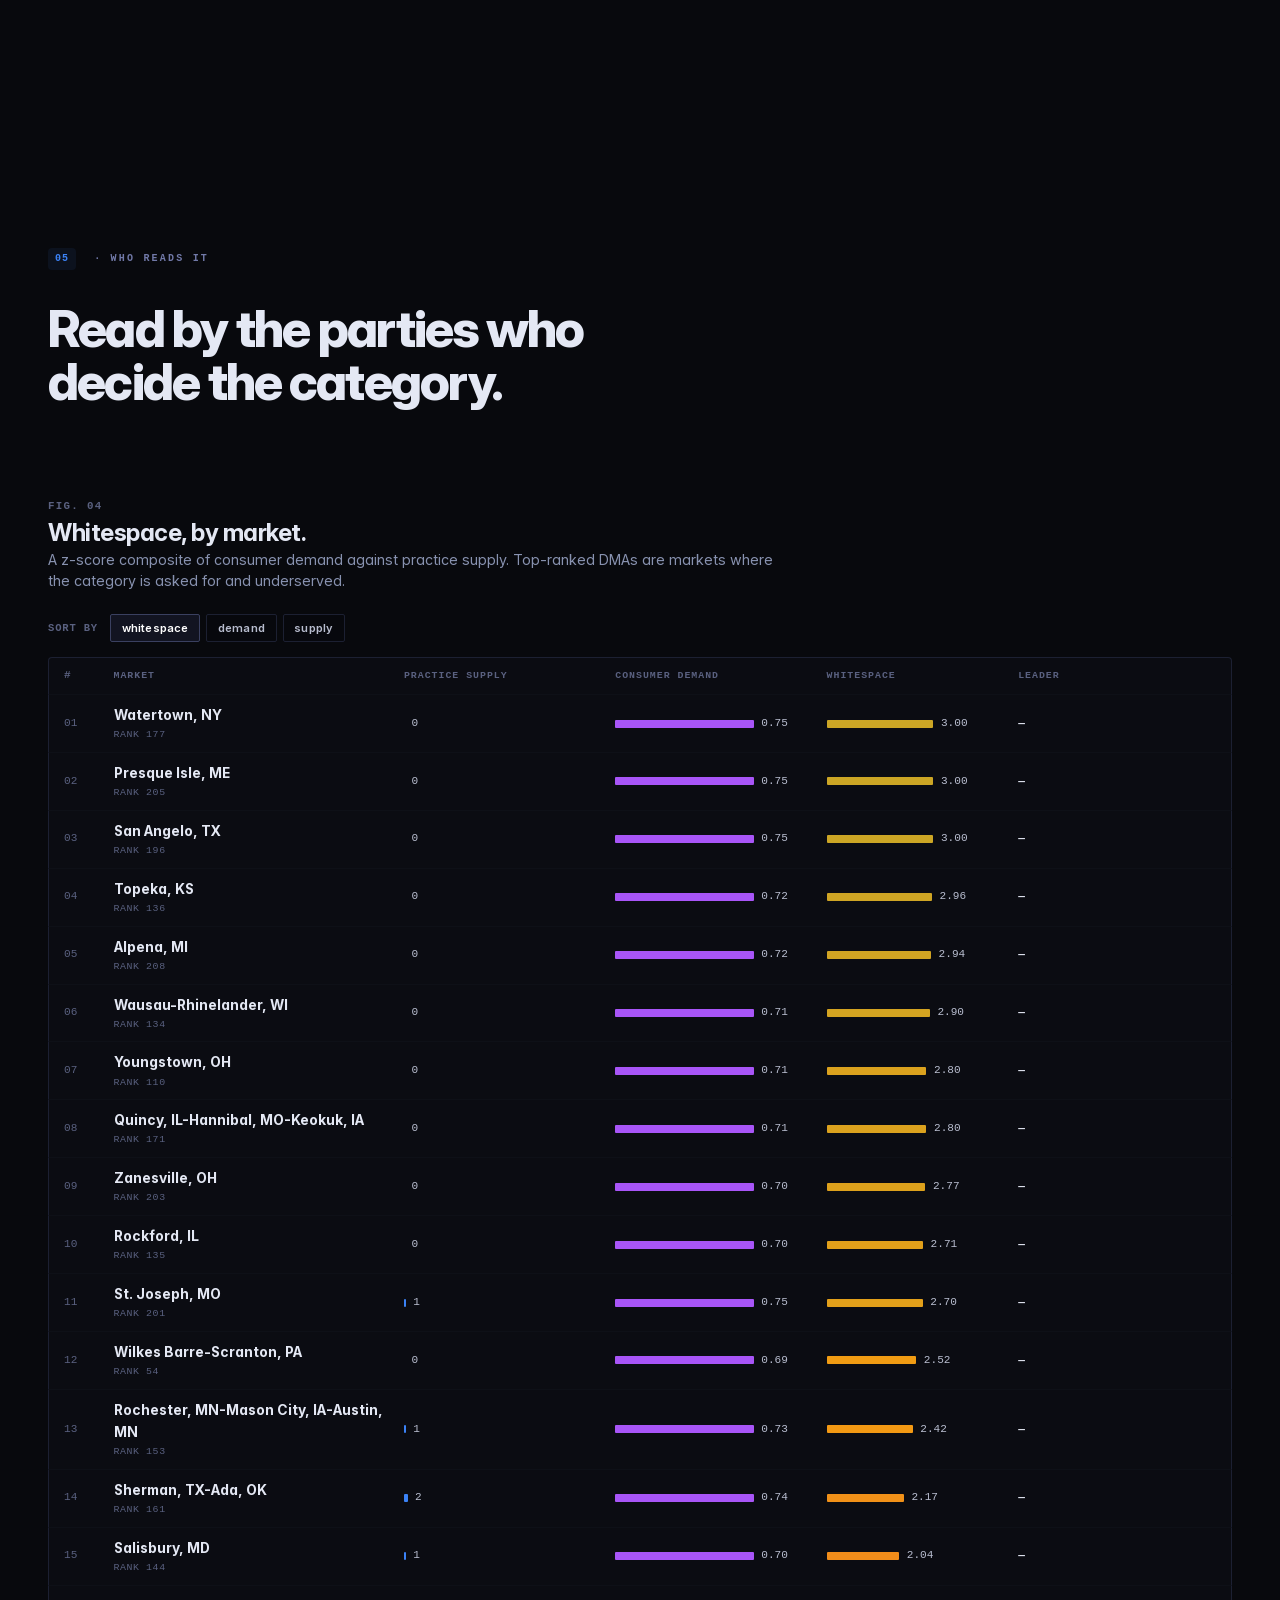
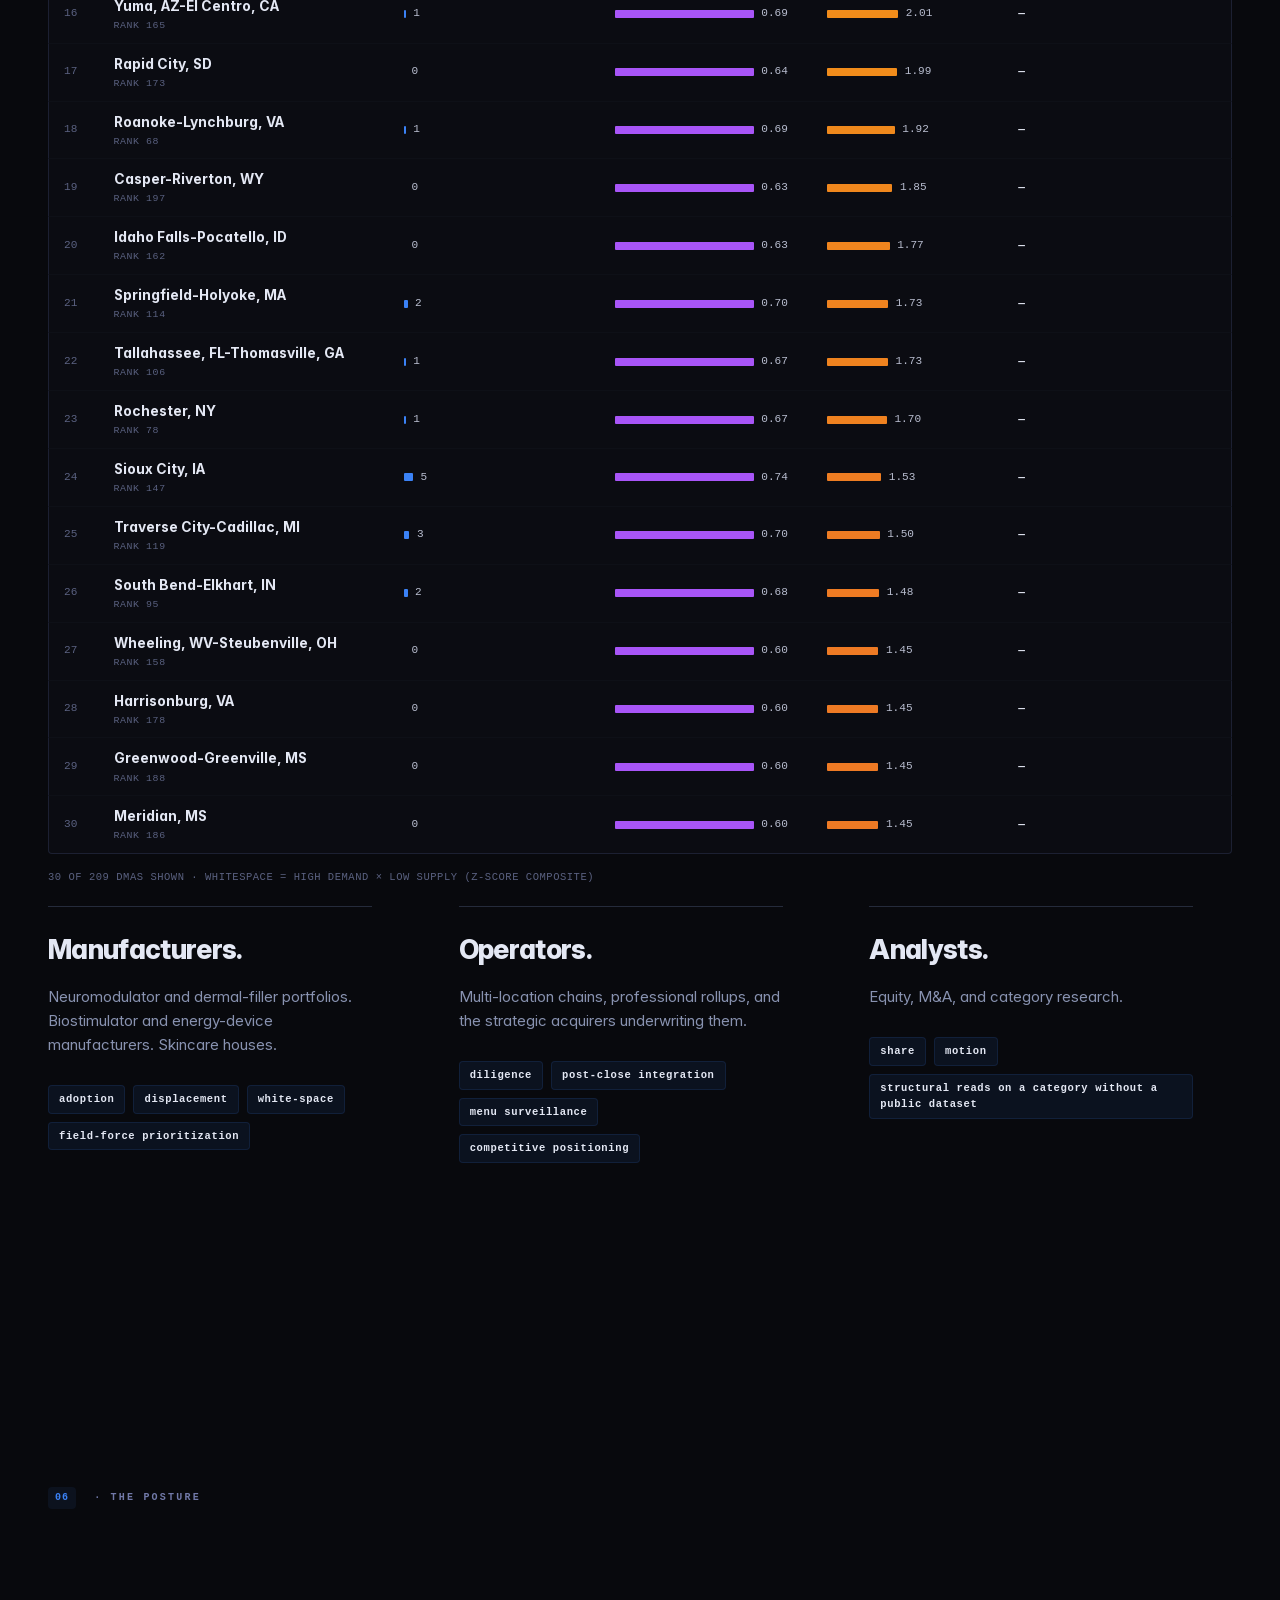
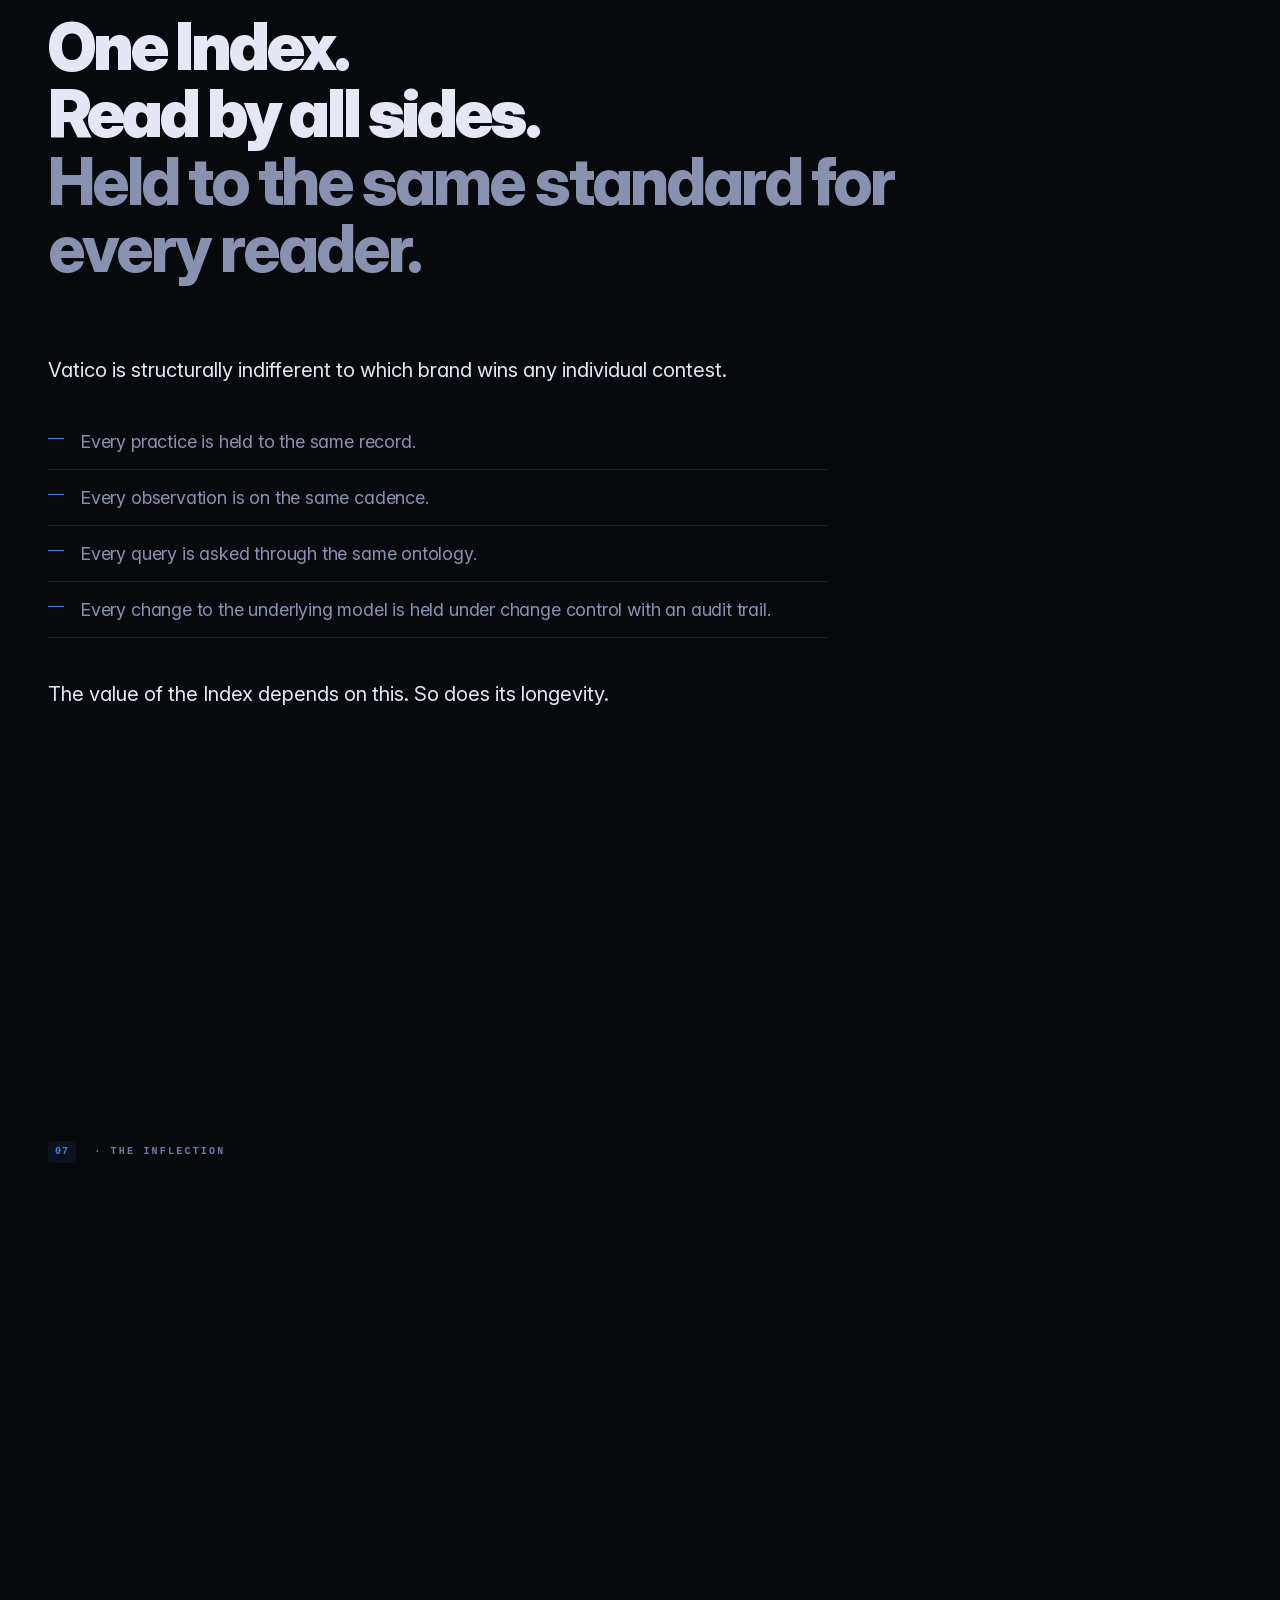
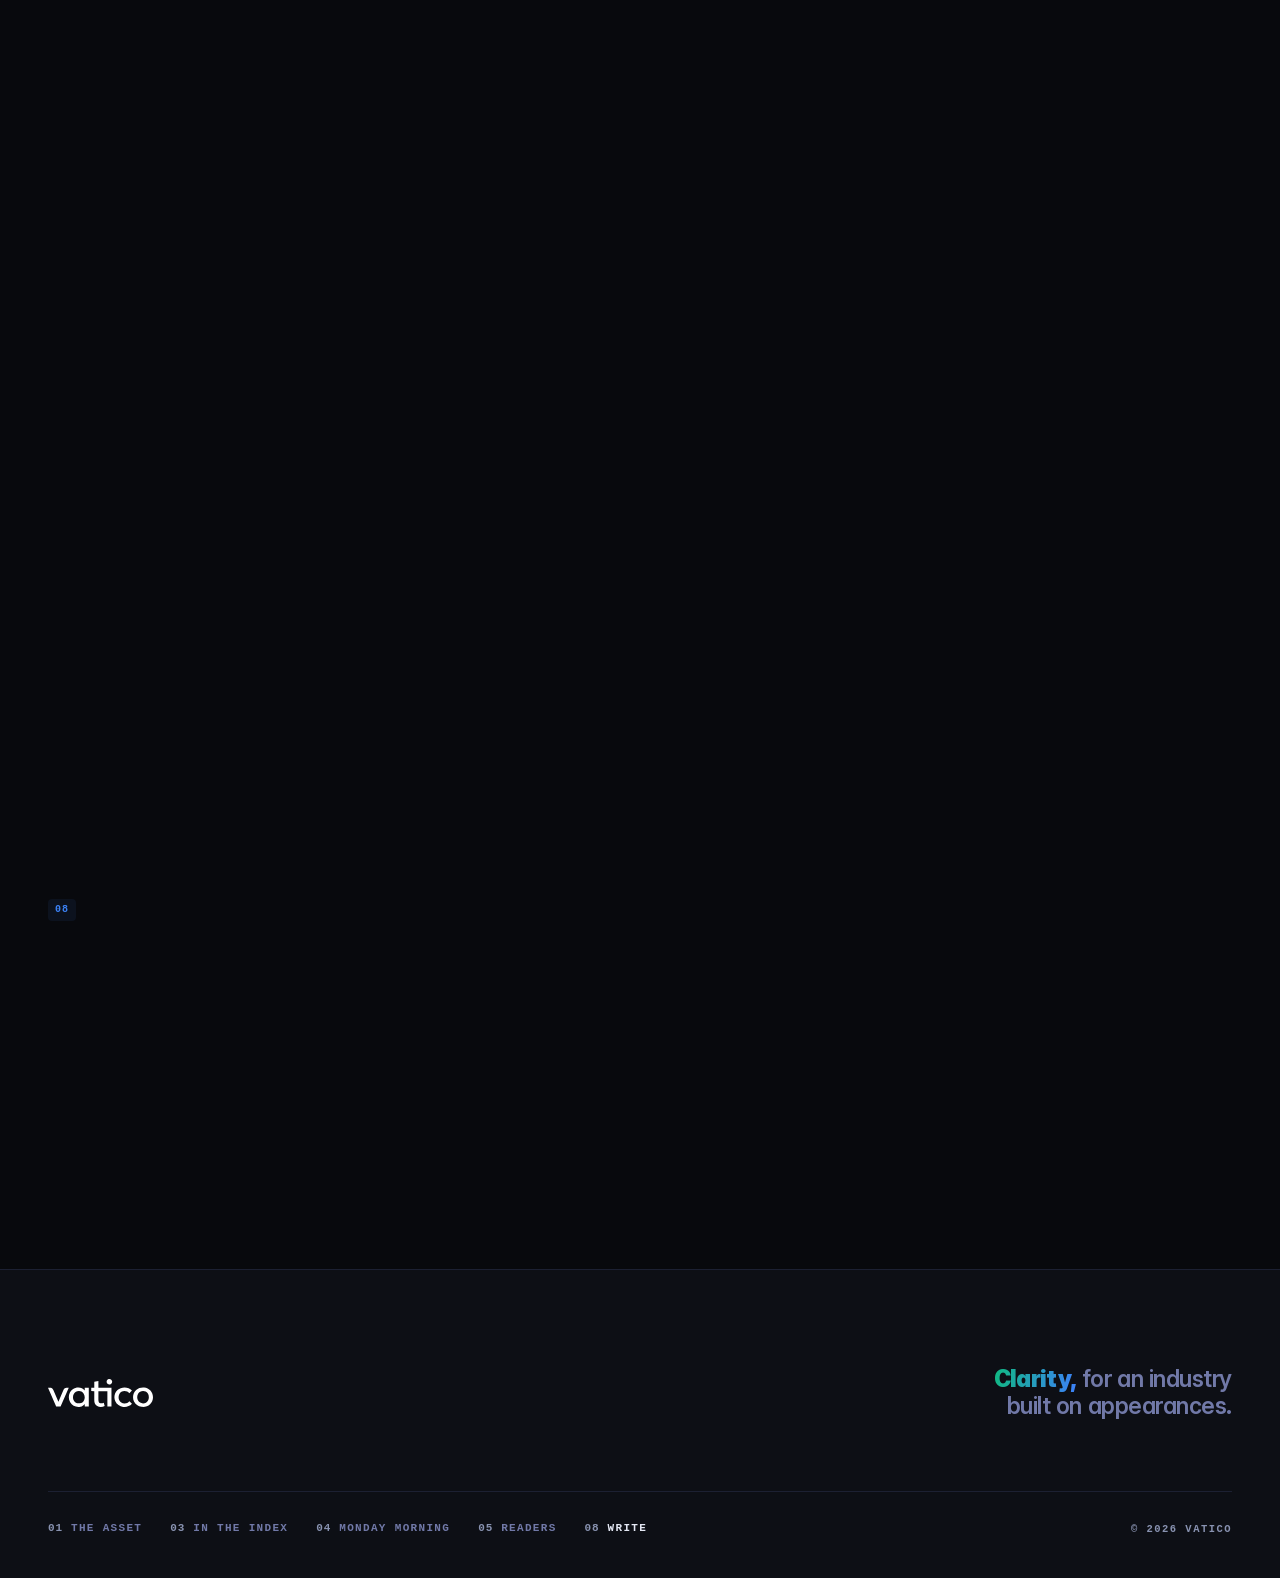
==== commit 8cf042db: "v03 mobile: pause/resume preserves timeline across scroll and tab-hide Adds hasBootedReel and pauseS" ====
--- a/index.html
+++ b/index.html
@@ -740,7 +740,7 @@
 <!-- Scripts -->
 <script src="hero-field.js"></script>
 <script src="visuals/visual-02-ingest.js?v=7"></script>
-<script src="visuals/visual-03-ontology.js?v=14"></script>
+<script src="visuals/visual-03-ontology.js?v=16"></script>
 <script src="visuals/visual-05-timeline.js?v=4"></script>
 <script src="visuals/visual-06-sov.js?v=3"></script>
 <script src="visuals/visual-07-whitespace.js?v=5"></script>
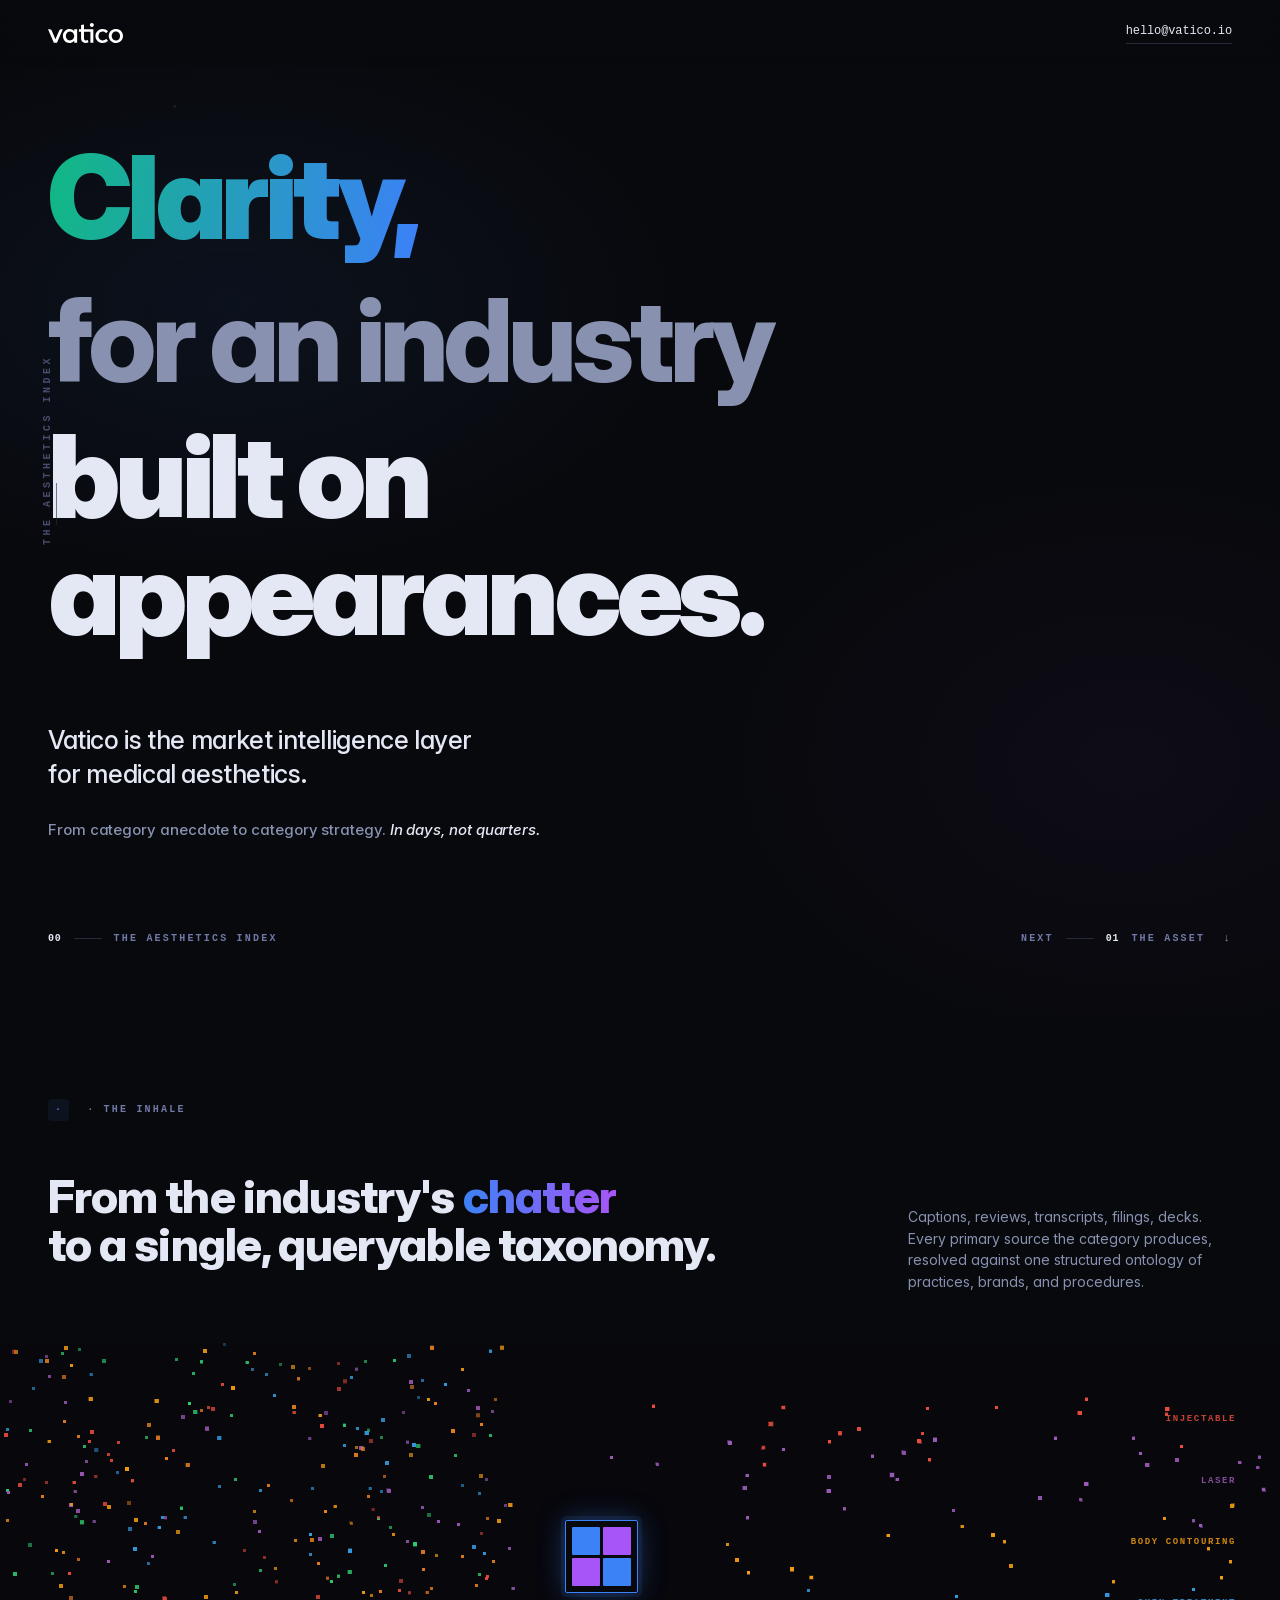
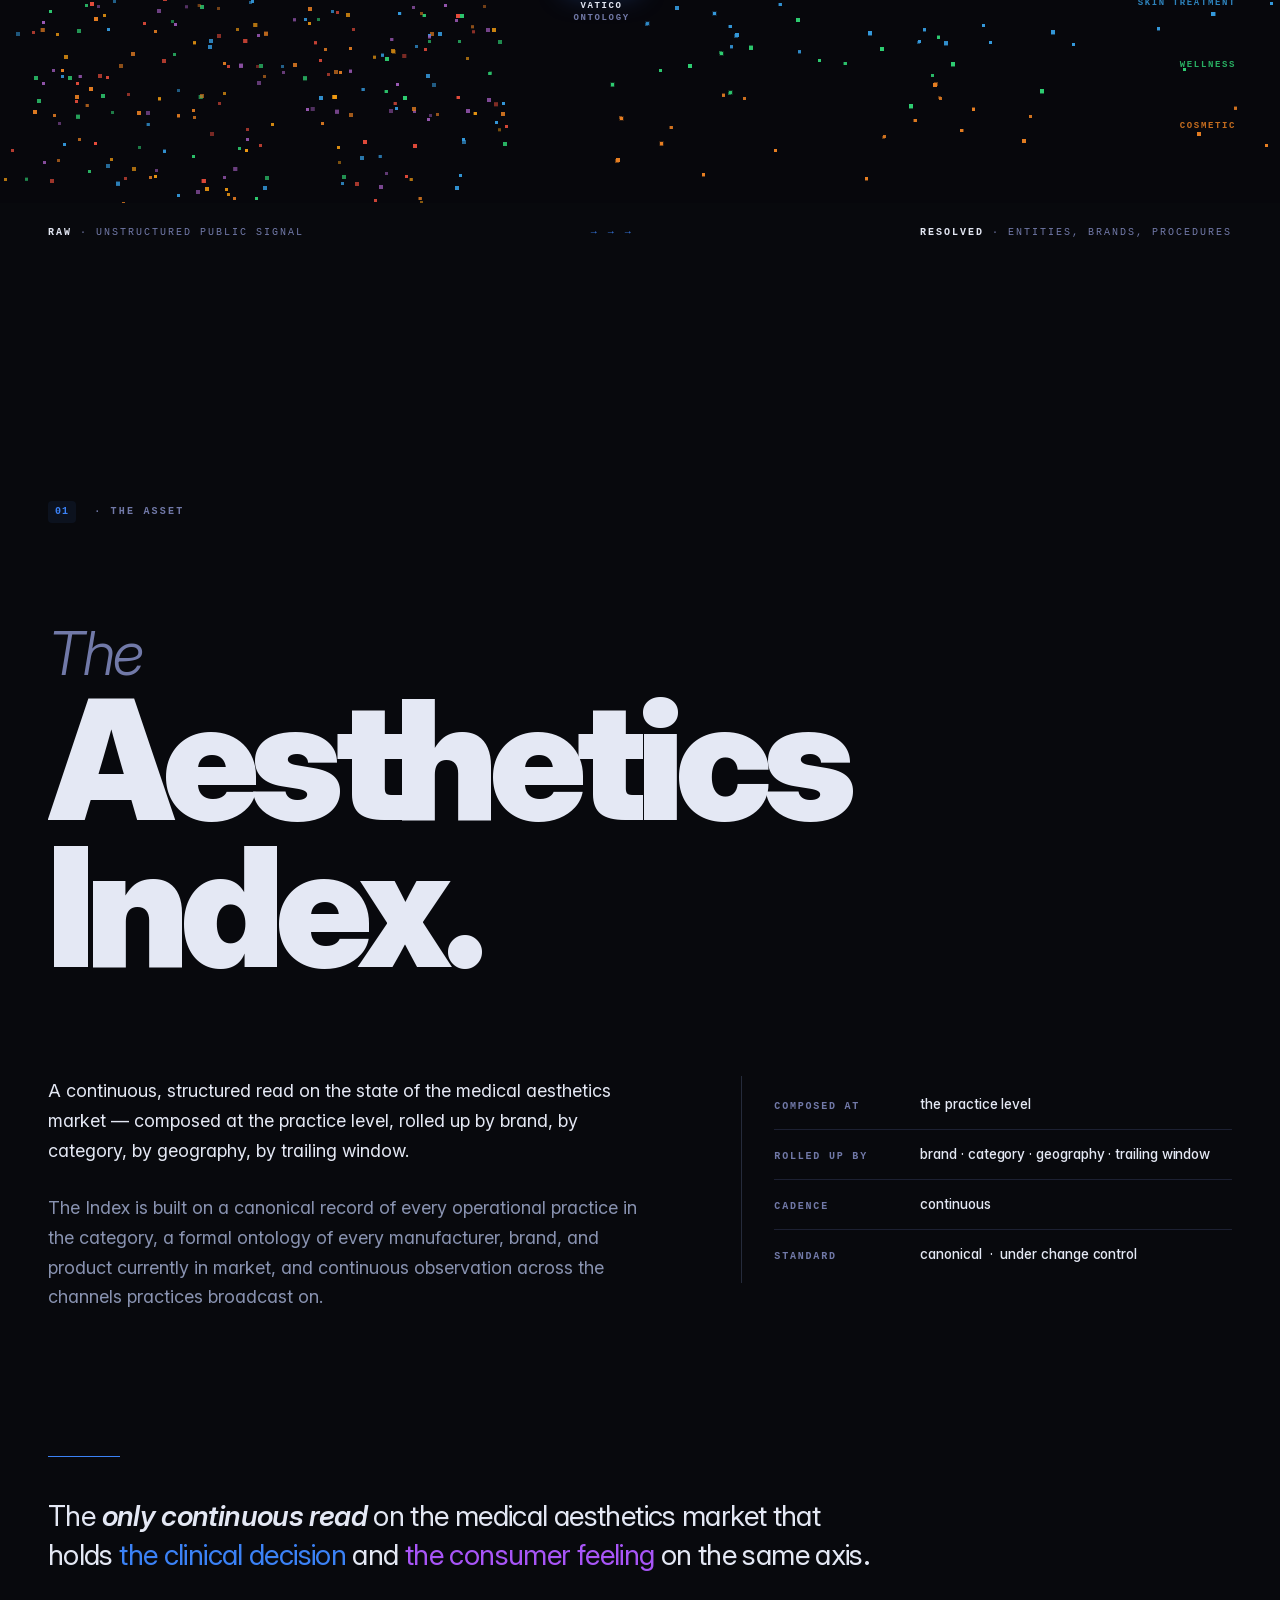
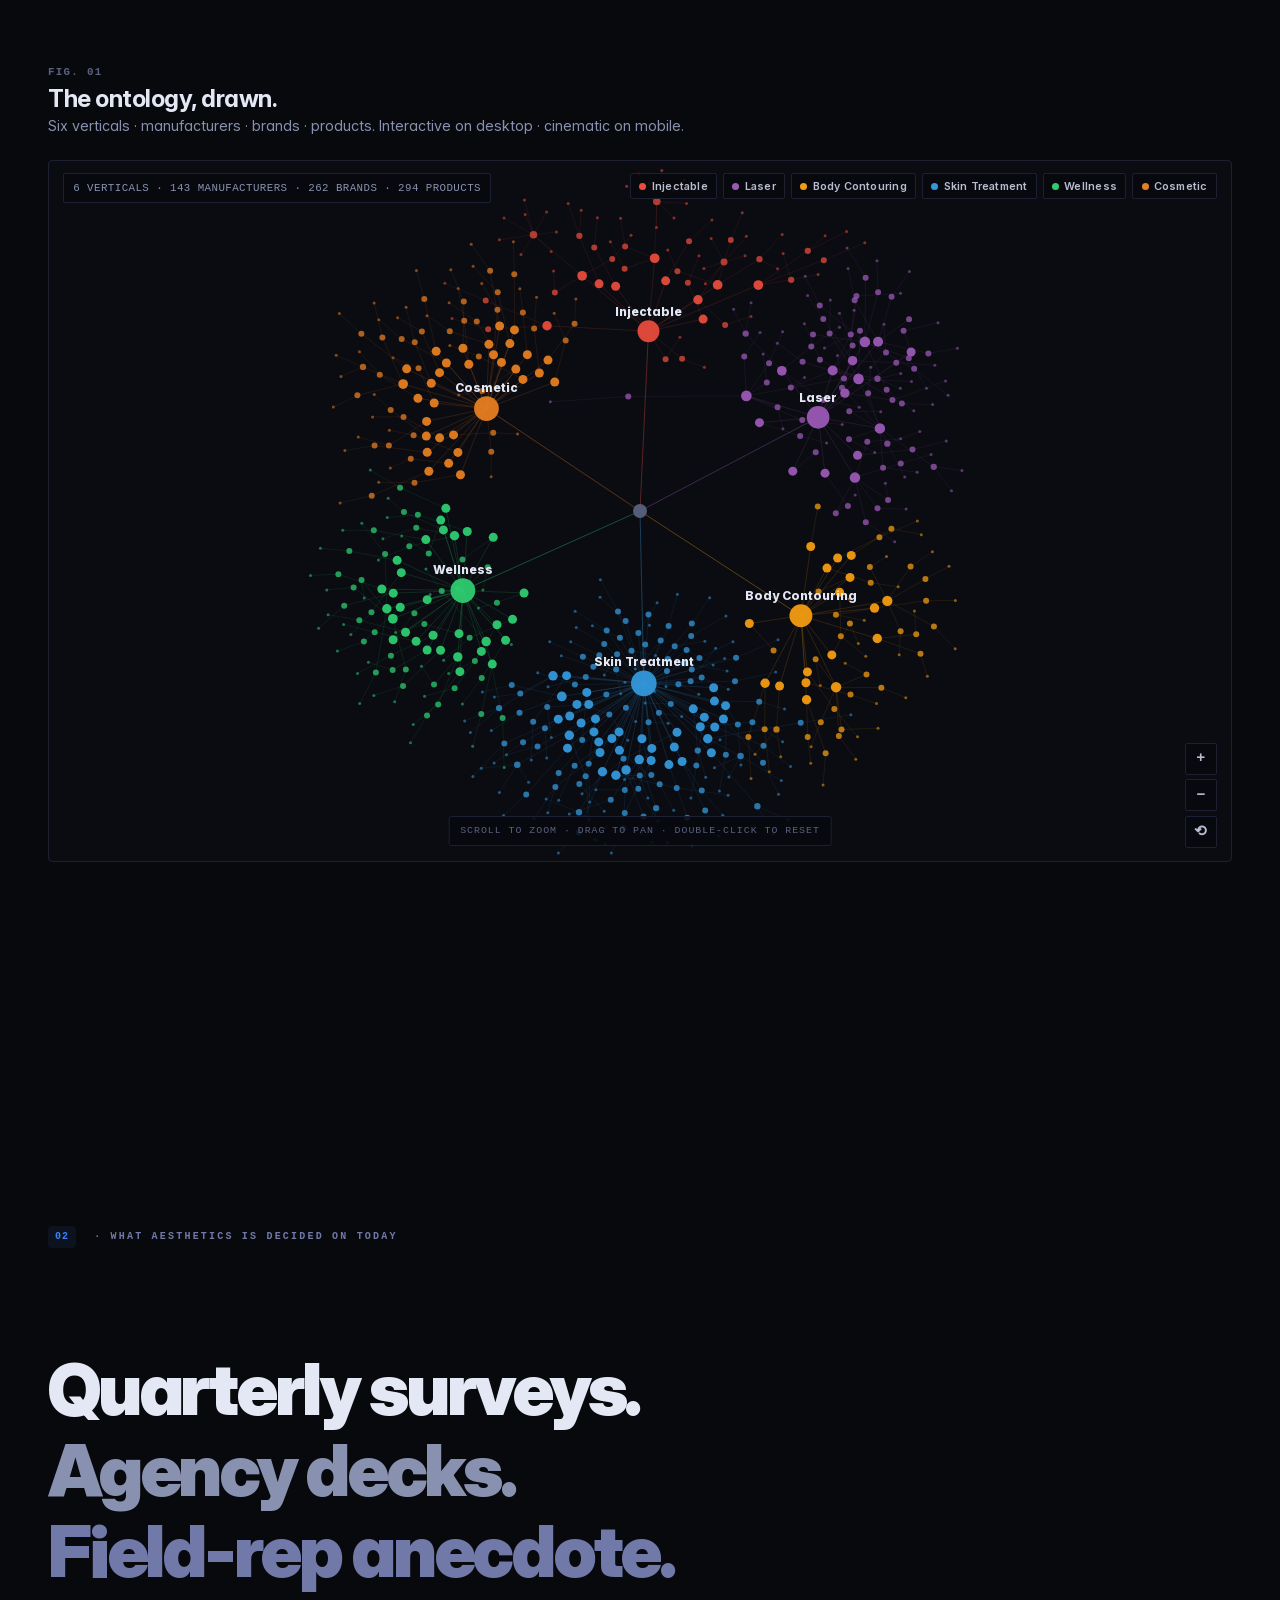
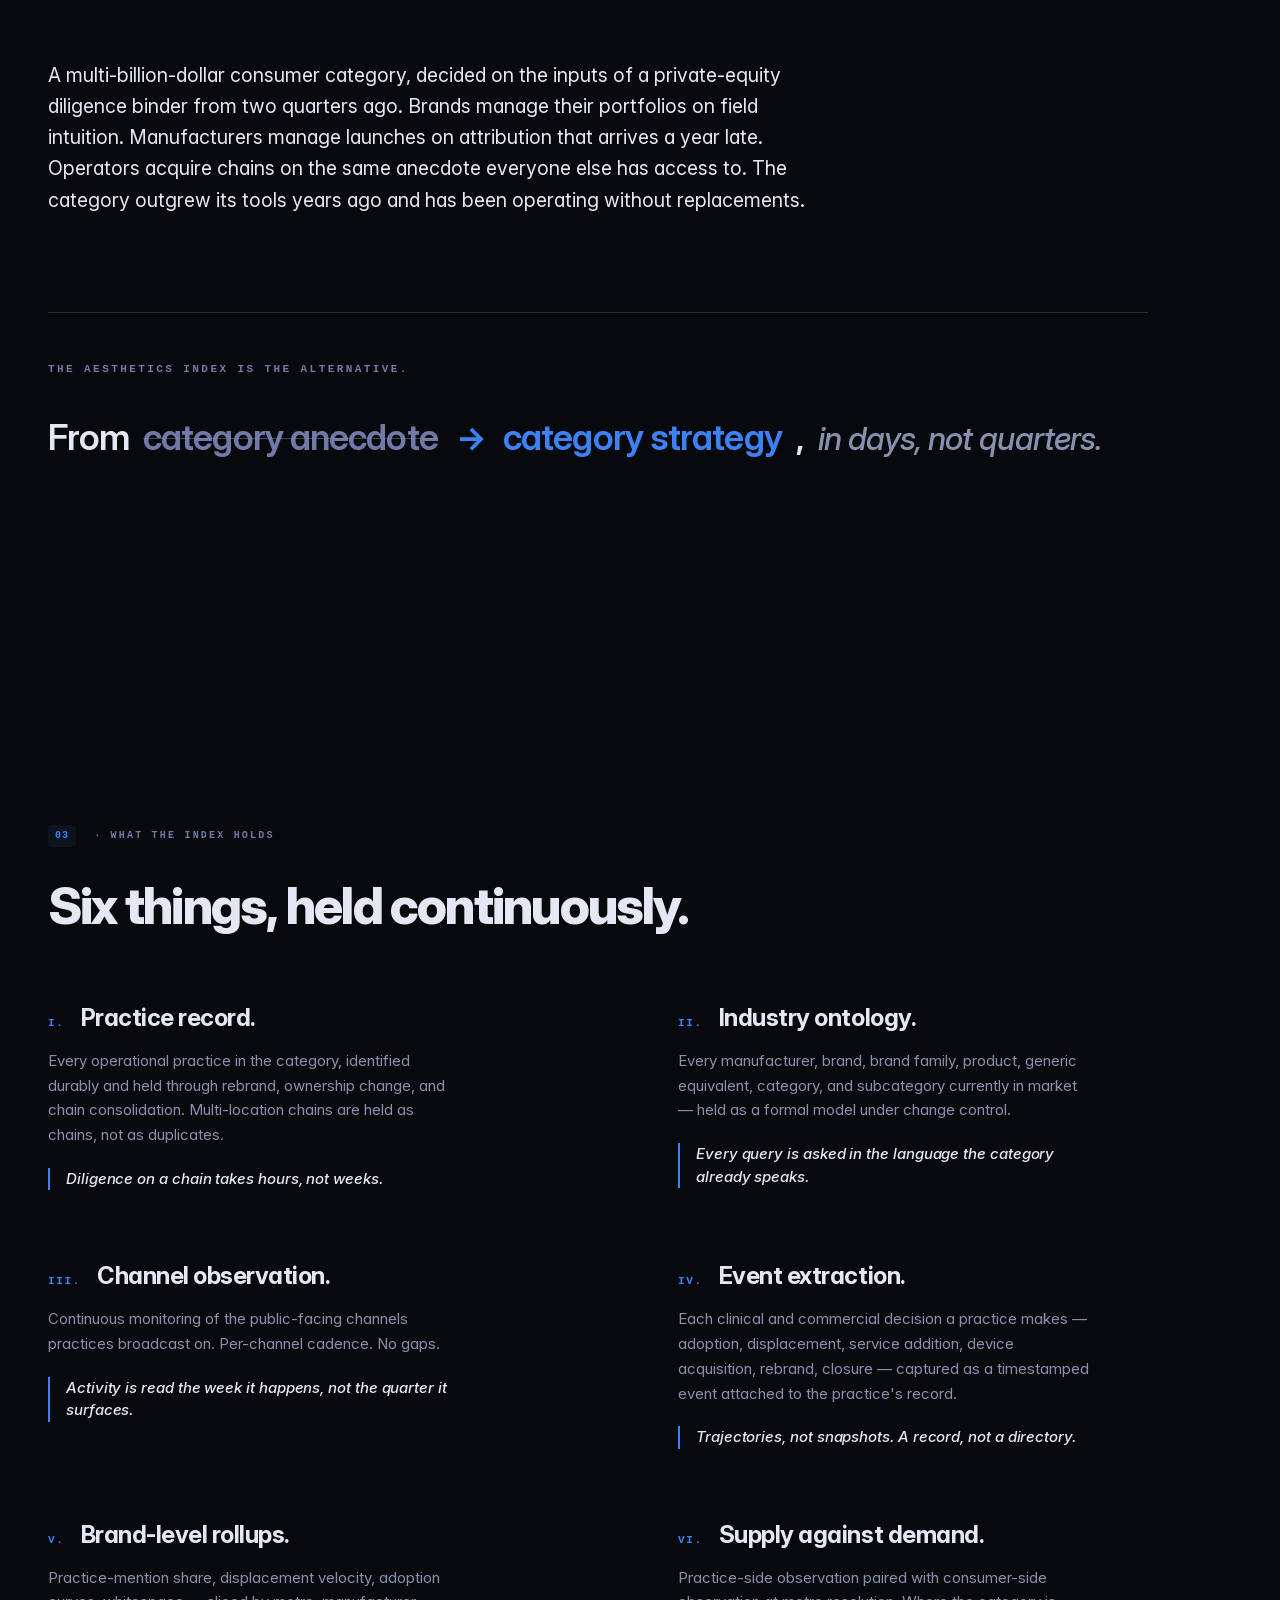
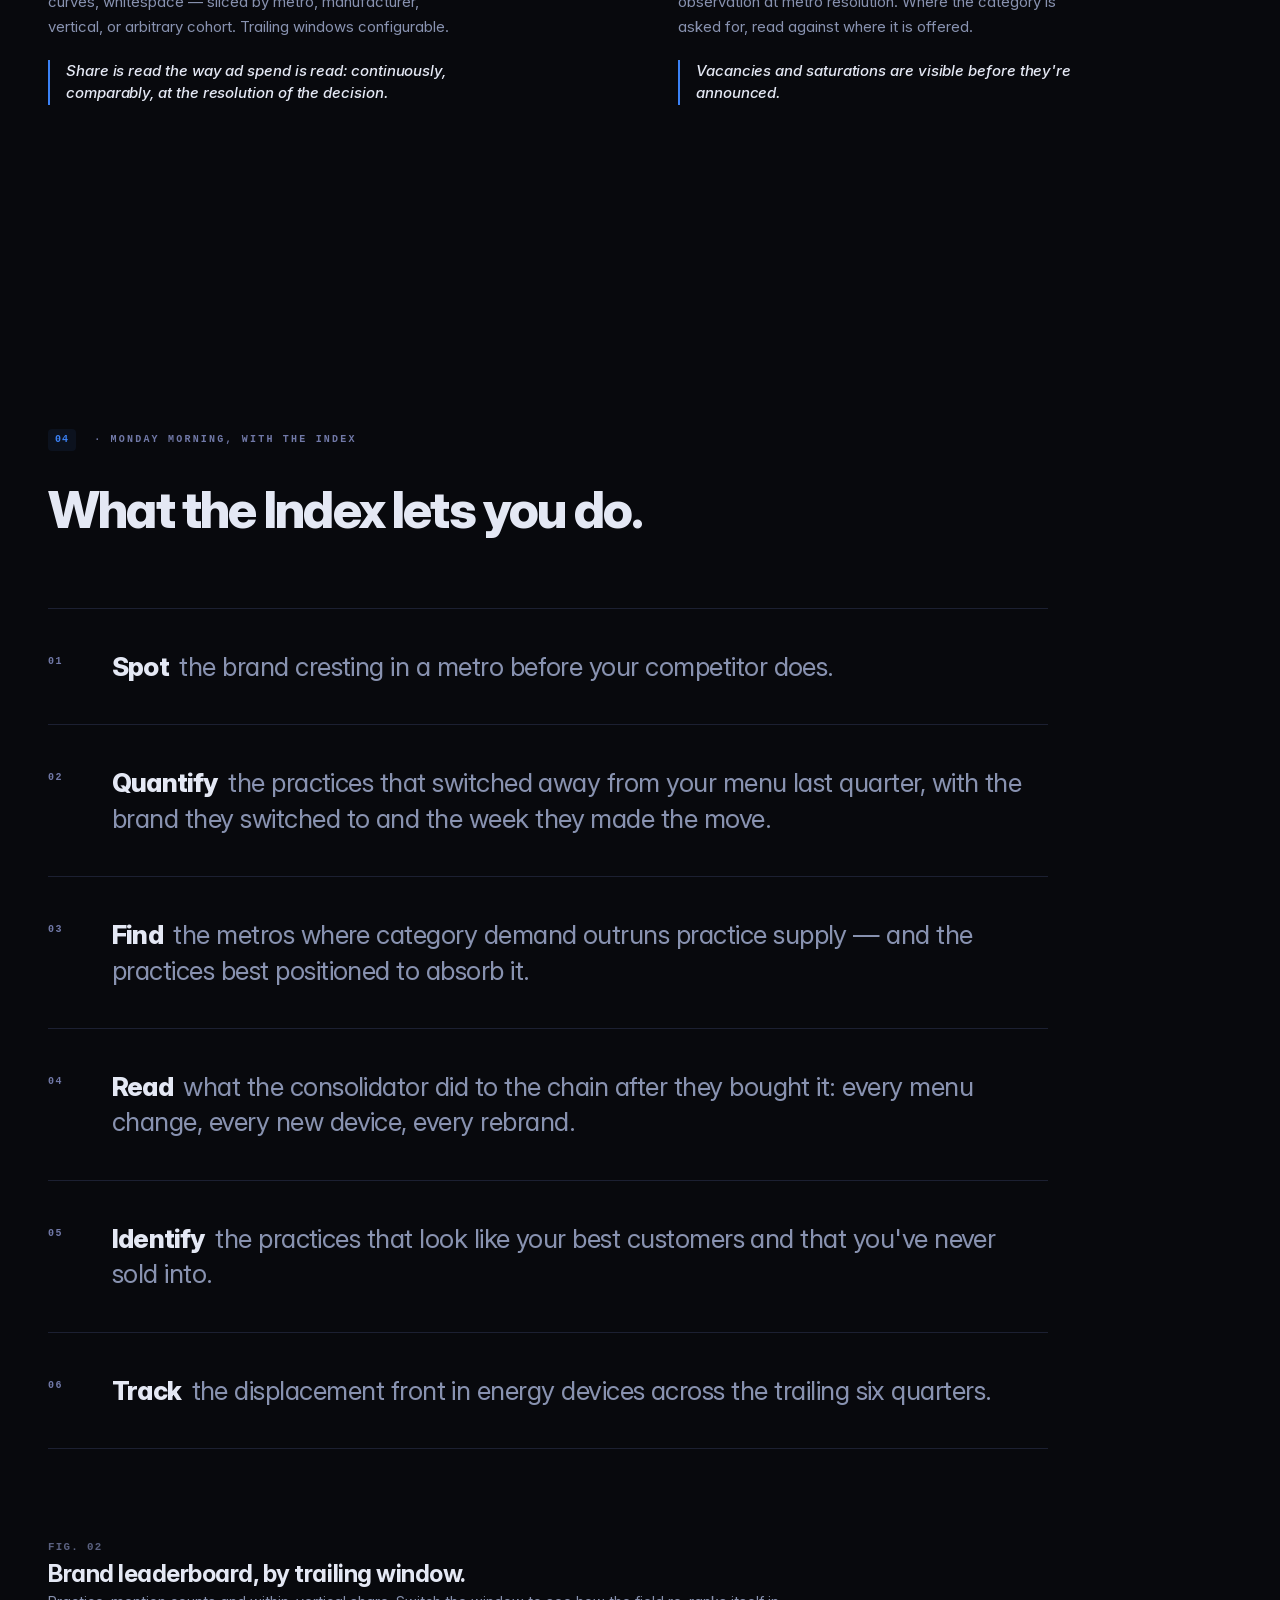
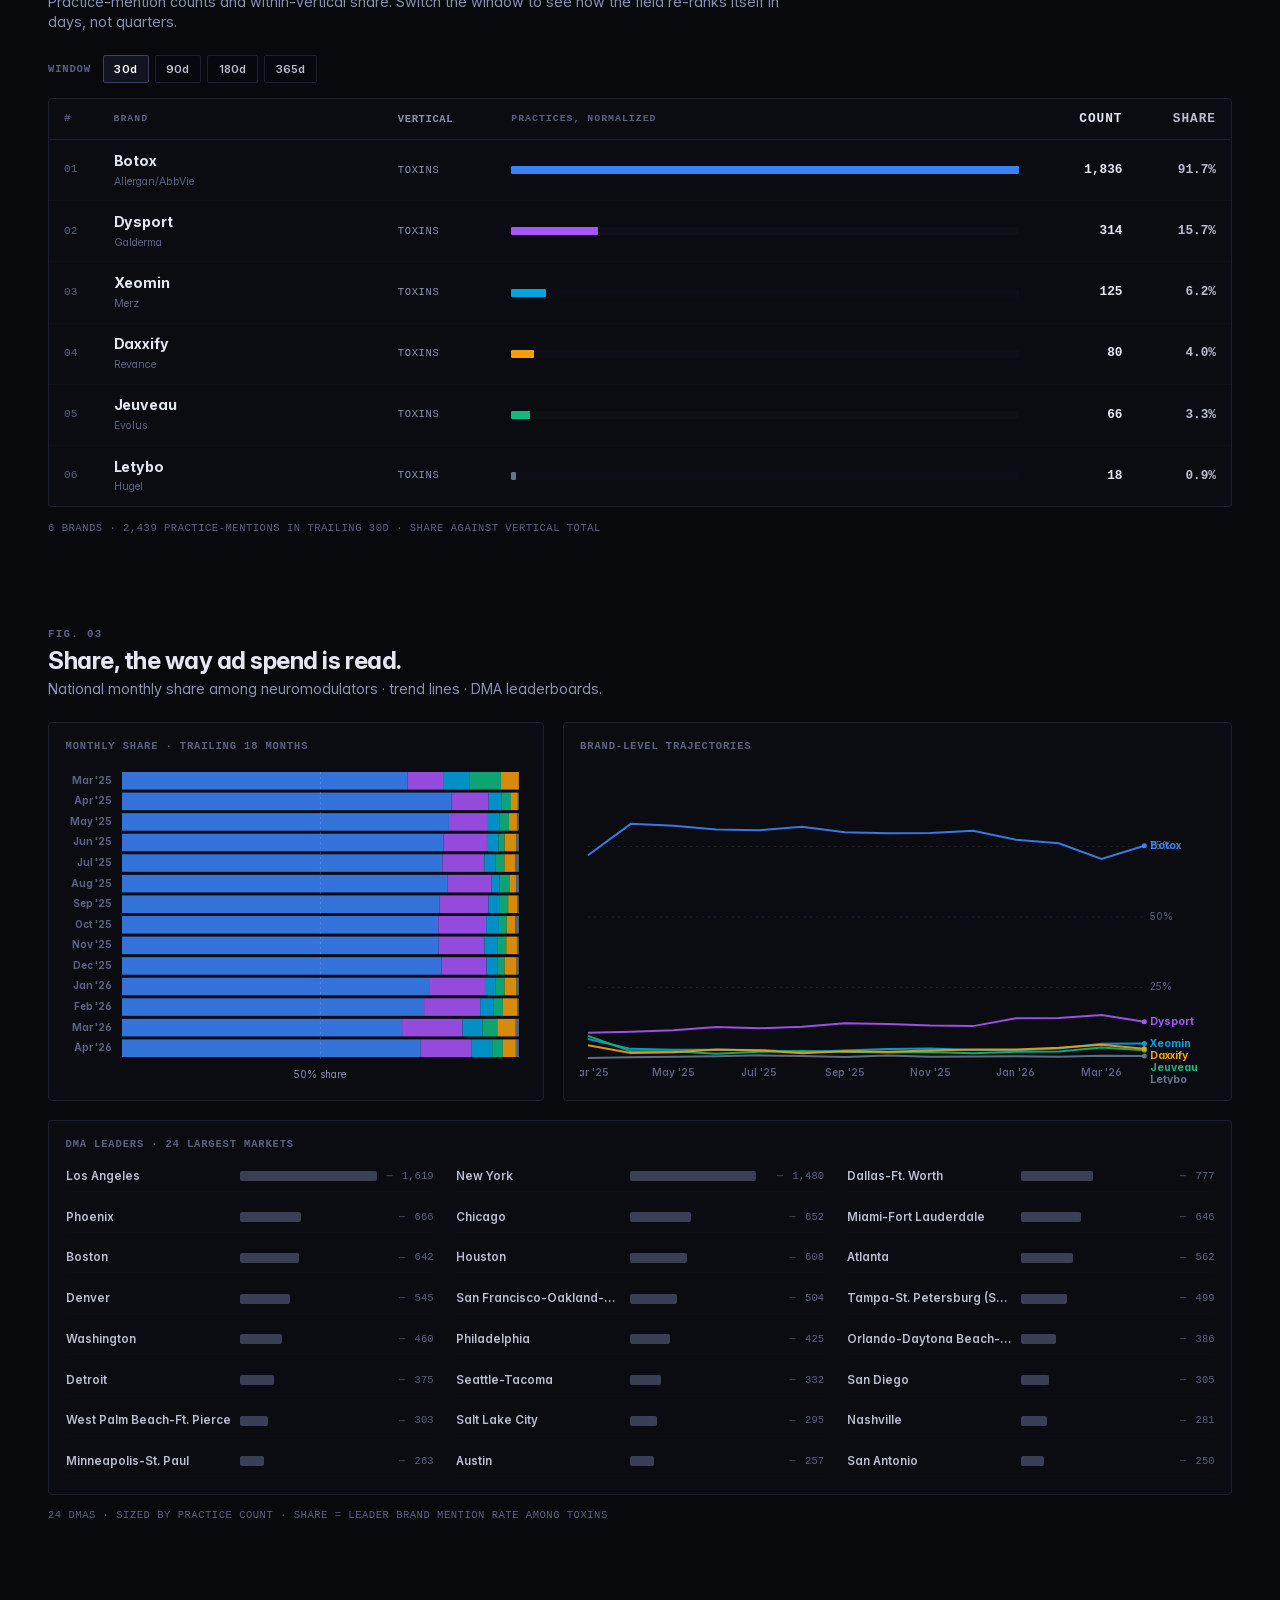
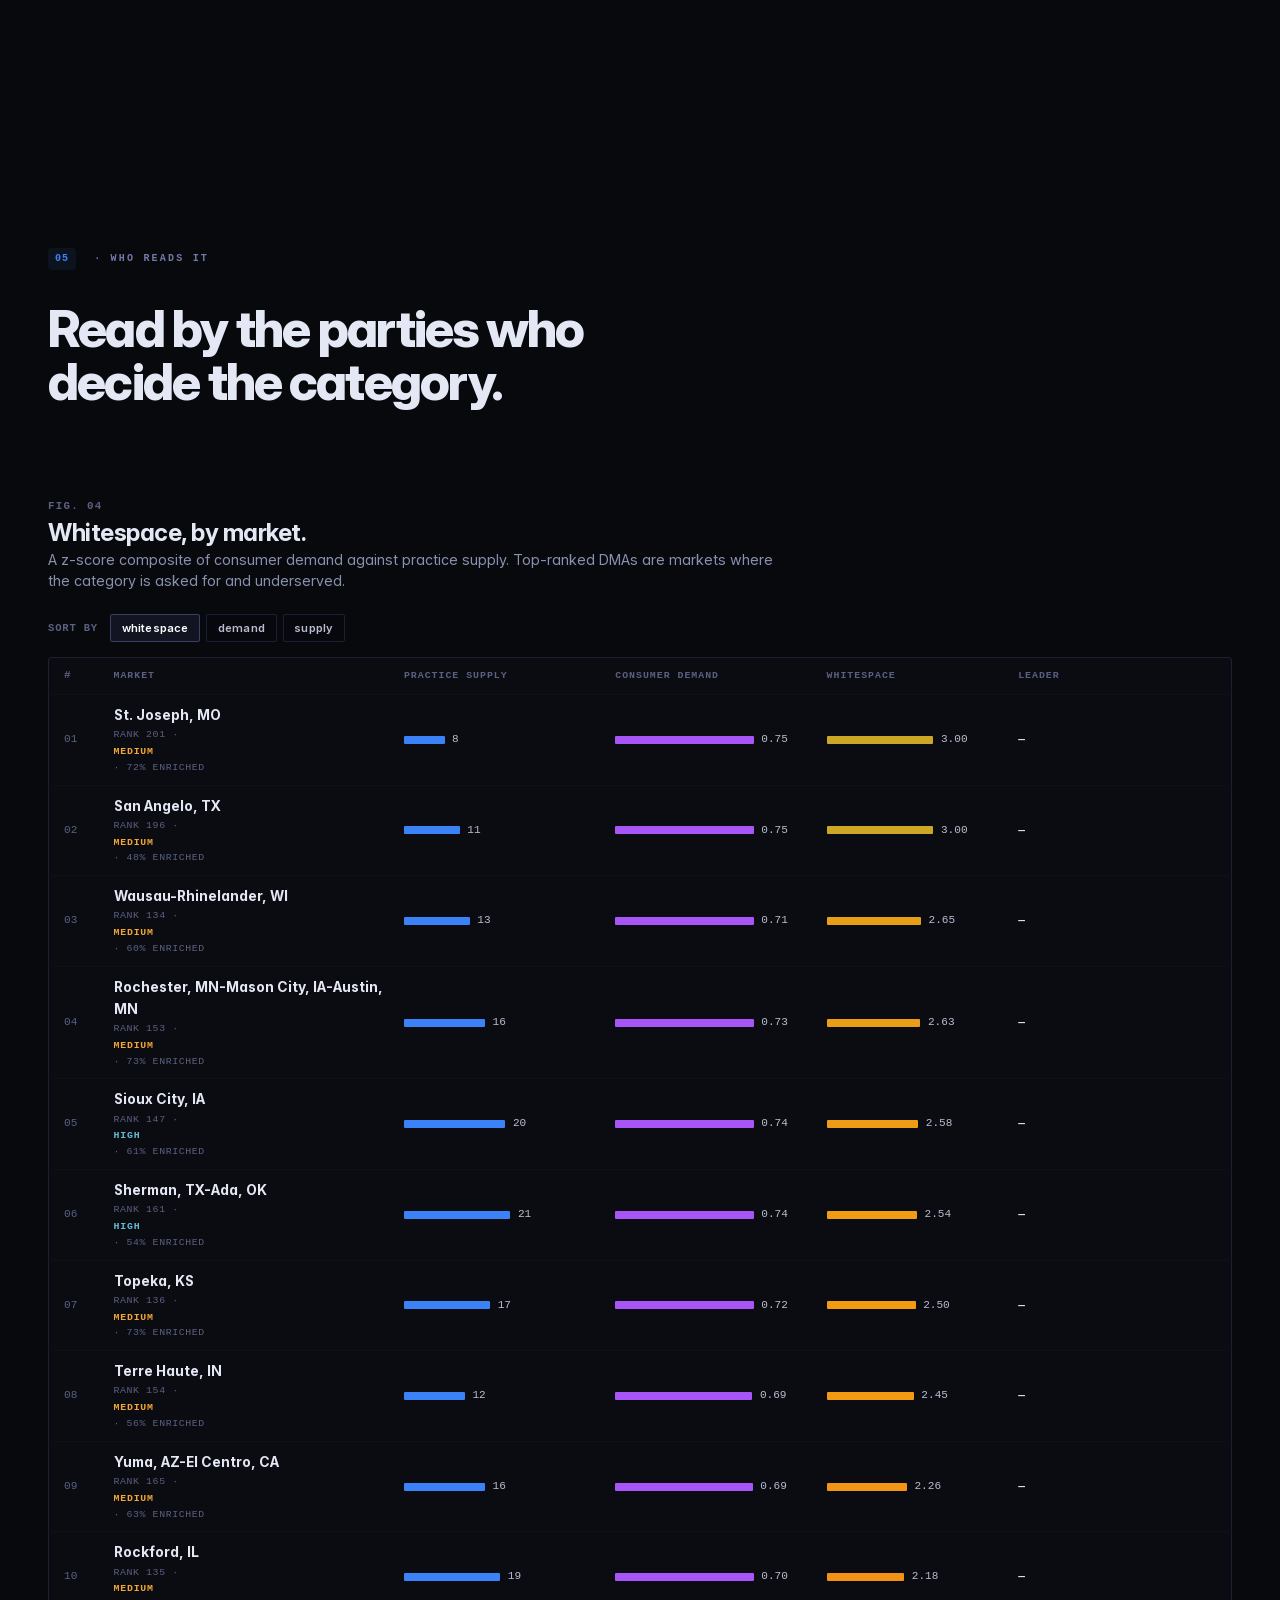
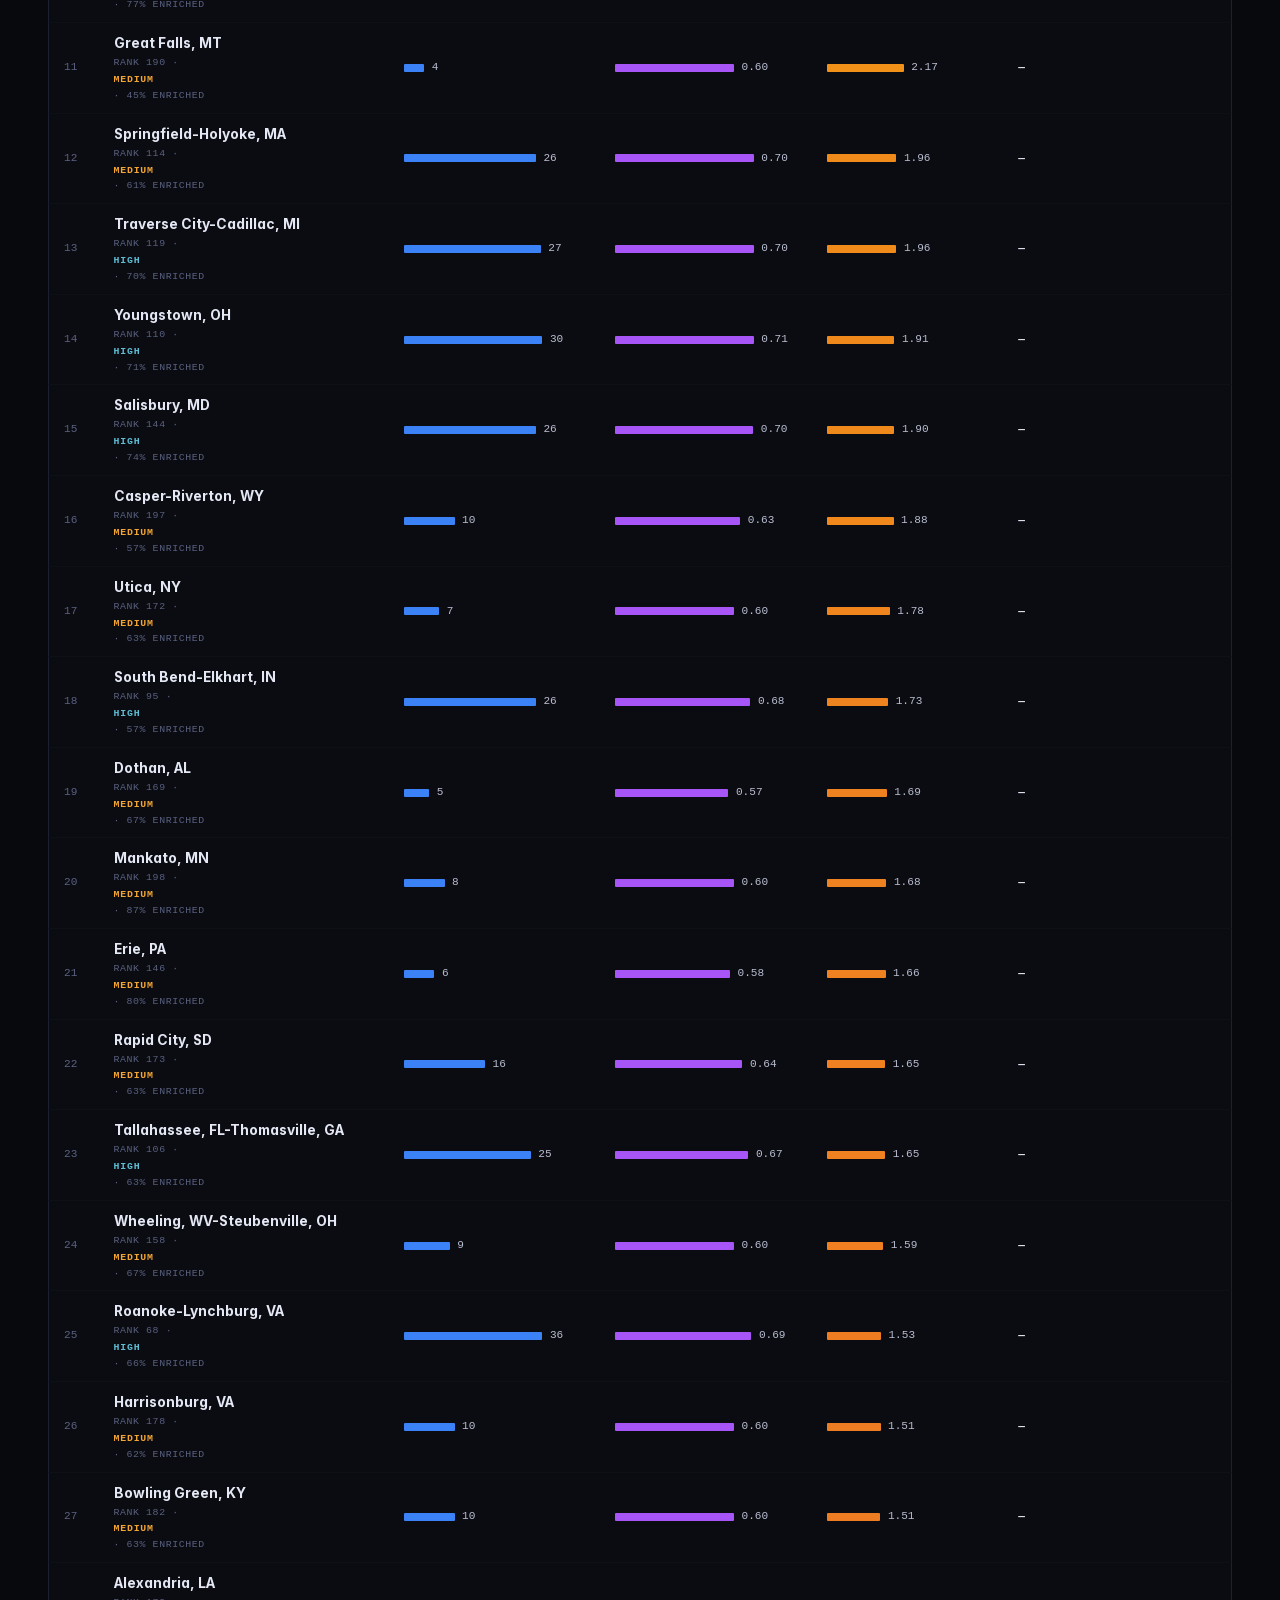
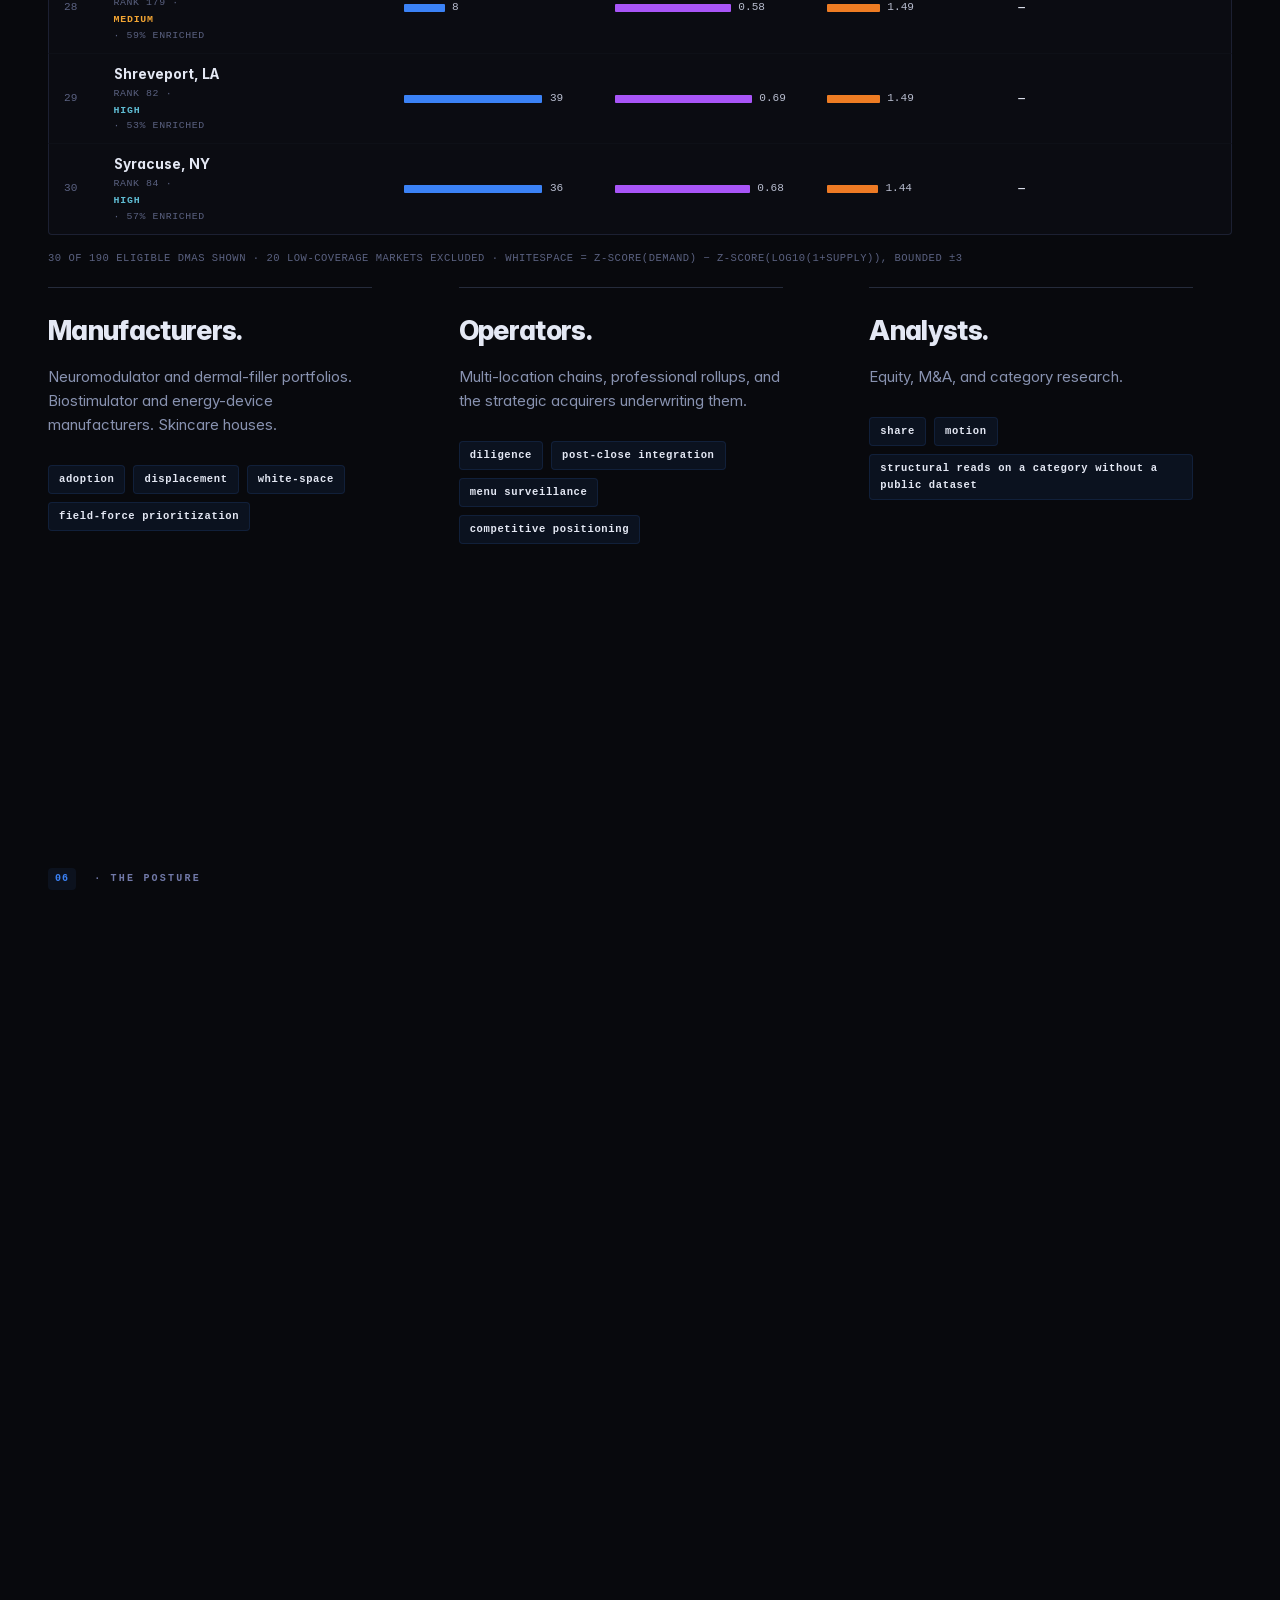
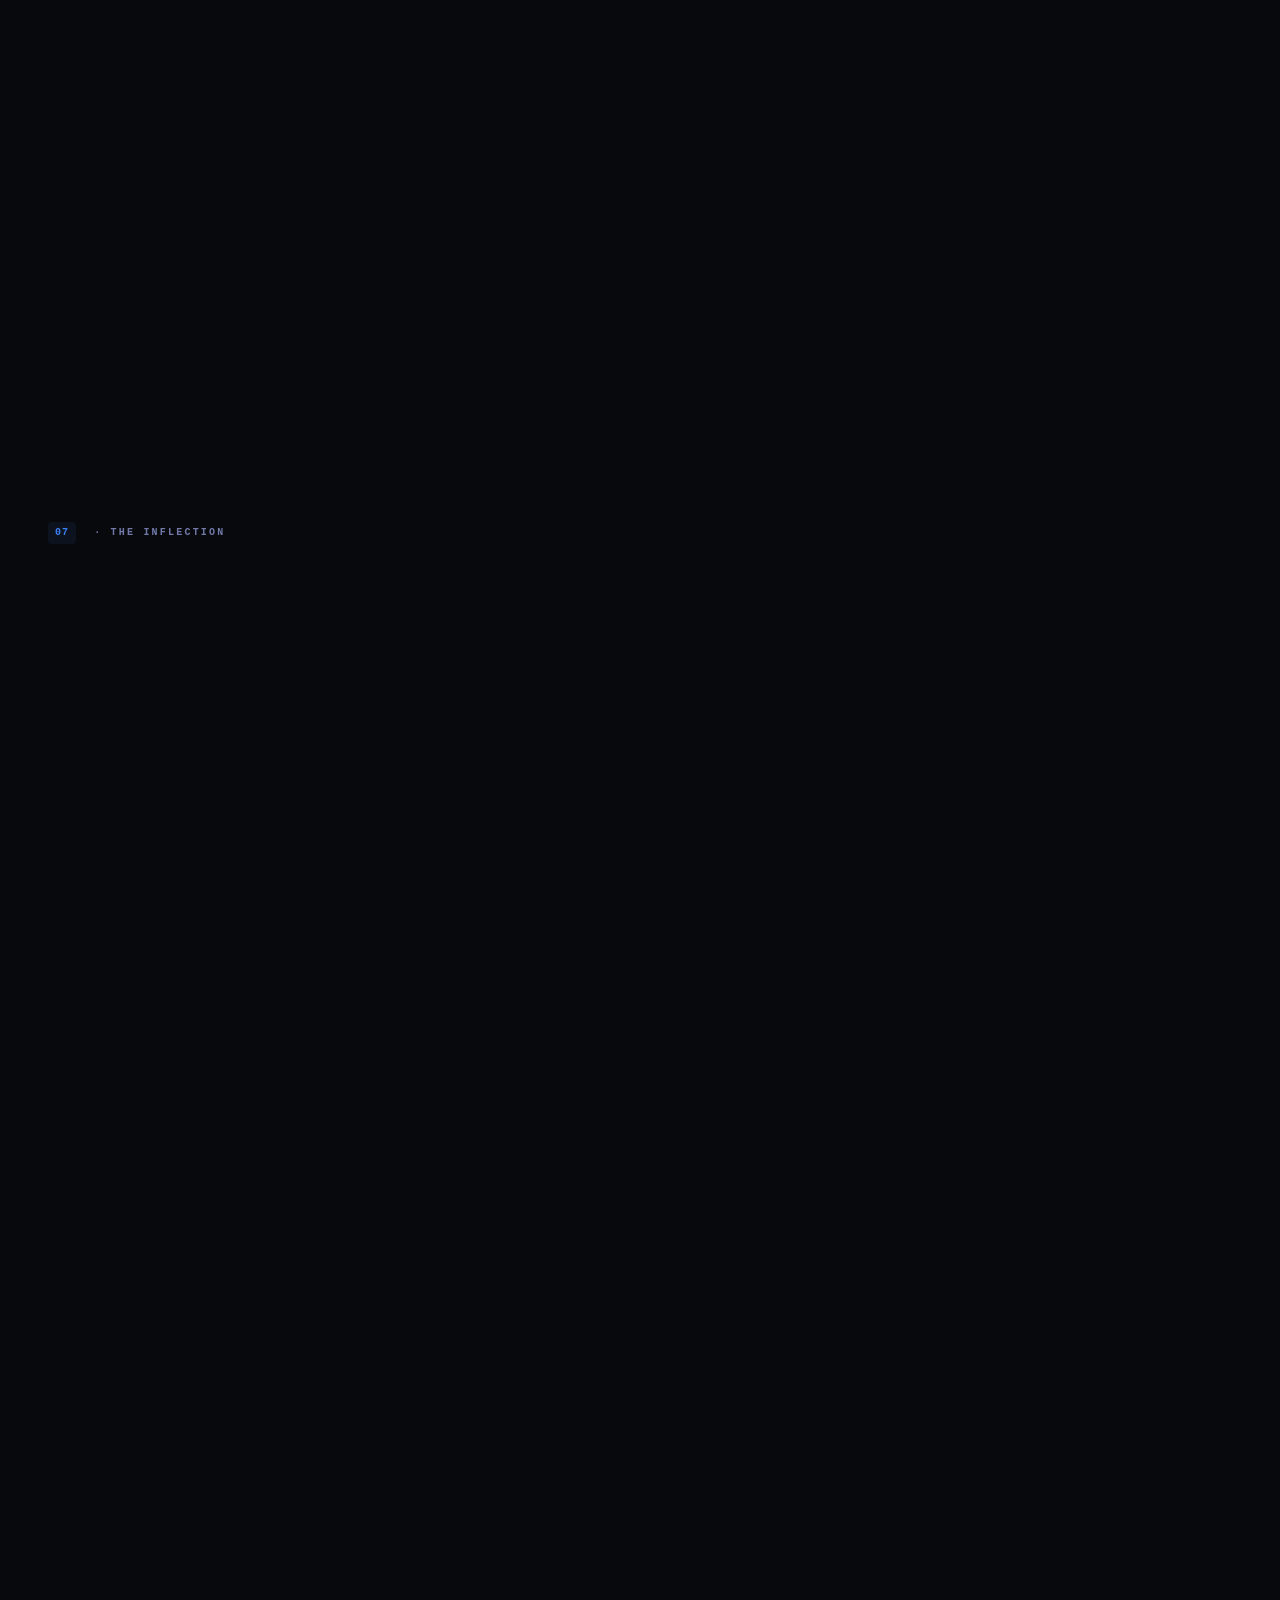
==== commit 83b8c311: "data: fix DMA whitespace leaderboard — adopt Apr 29 upstream extract Resolves the data integrity iss" ====
--- a/index.html
+++ b/index.html
@@ -742,8 +742,8 @@
 <script src="visuals/visual-02-ingest.js?v=7"></script>
 <script src="visuals/visual-03-ontology.js?v=16"></script>
 <script src="visuals/visual-05-timeline.js?v=4"></script>
-<script src="visuals/visual-06-sov.js?v=3"></script>
-<script src="visuals/visual-07-whitespace.js?v=5"></script>
+<script src="visuals/visual-06-sov.js?v=4"></script>
+<script src="visuals/visual-07-whitespace.js?v=7"></script>
 <script src="site.js?v=8"></script>
 
 </body>
--- a/visuals/visuals.css
+++ b/visuals/visuals.css
@@ -723,6 +723,14 @@
   letter-spacing: 0.06em;
   margin-top: 1px;
 }
+/* Coverage-band confidence chip on the rank subline.
+   See data/dma_meta.json::coverage_bands for thresholds. */
+.ws-name span .ws-band {
+  font-weight: 700;
+  letter-spacing: 0.08em;
+}
+.ws-name span .ws-band-high   { color: #5fbcd3; }
+.ws-name span .ws-band-medium { color: #f3a533; }
 .ws-bar, .ws-score {
   position: relative;
   display: flex;
--- a/visuals/visuals.css
+++ b/visuals/visuals.css
@@ -723,6 +723,14 @@
   letter-spacing: 0.06em;
   margin-top: 1px;
 }
+/* Coverage-band confidence chip on the rank subline.
+   See data/dma_meta.json::coverage_bands for thresholds. */
+.ws-name span .ws-band {
+  font-weight: 700;
+  letter-spacing: 0.08em;
+}
+.ws-name span .ws-band-high   { color: #5fbcd3; }
+.ws-name span .ws-band-medium { color: #f3a533; }
 .ws-bar, .ws-score {
   position: relative;
   display: flex;
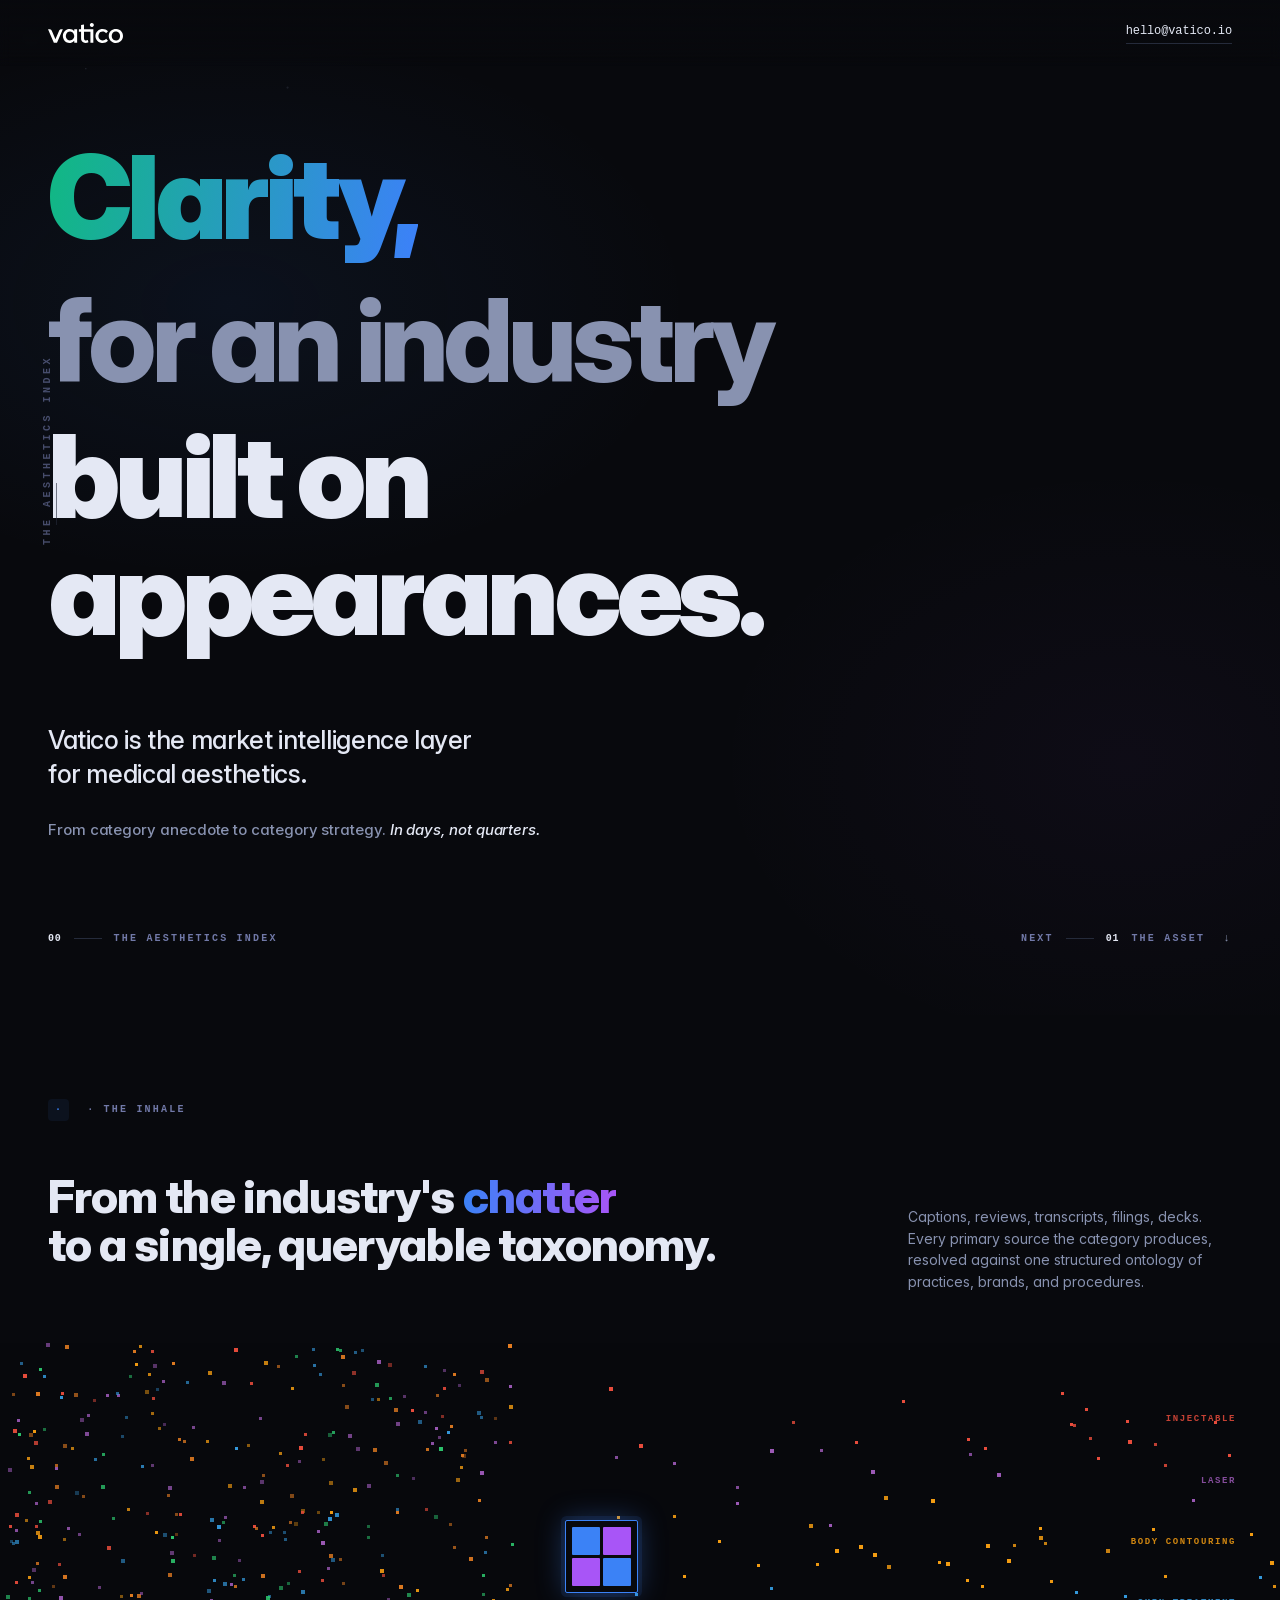
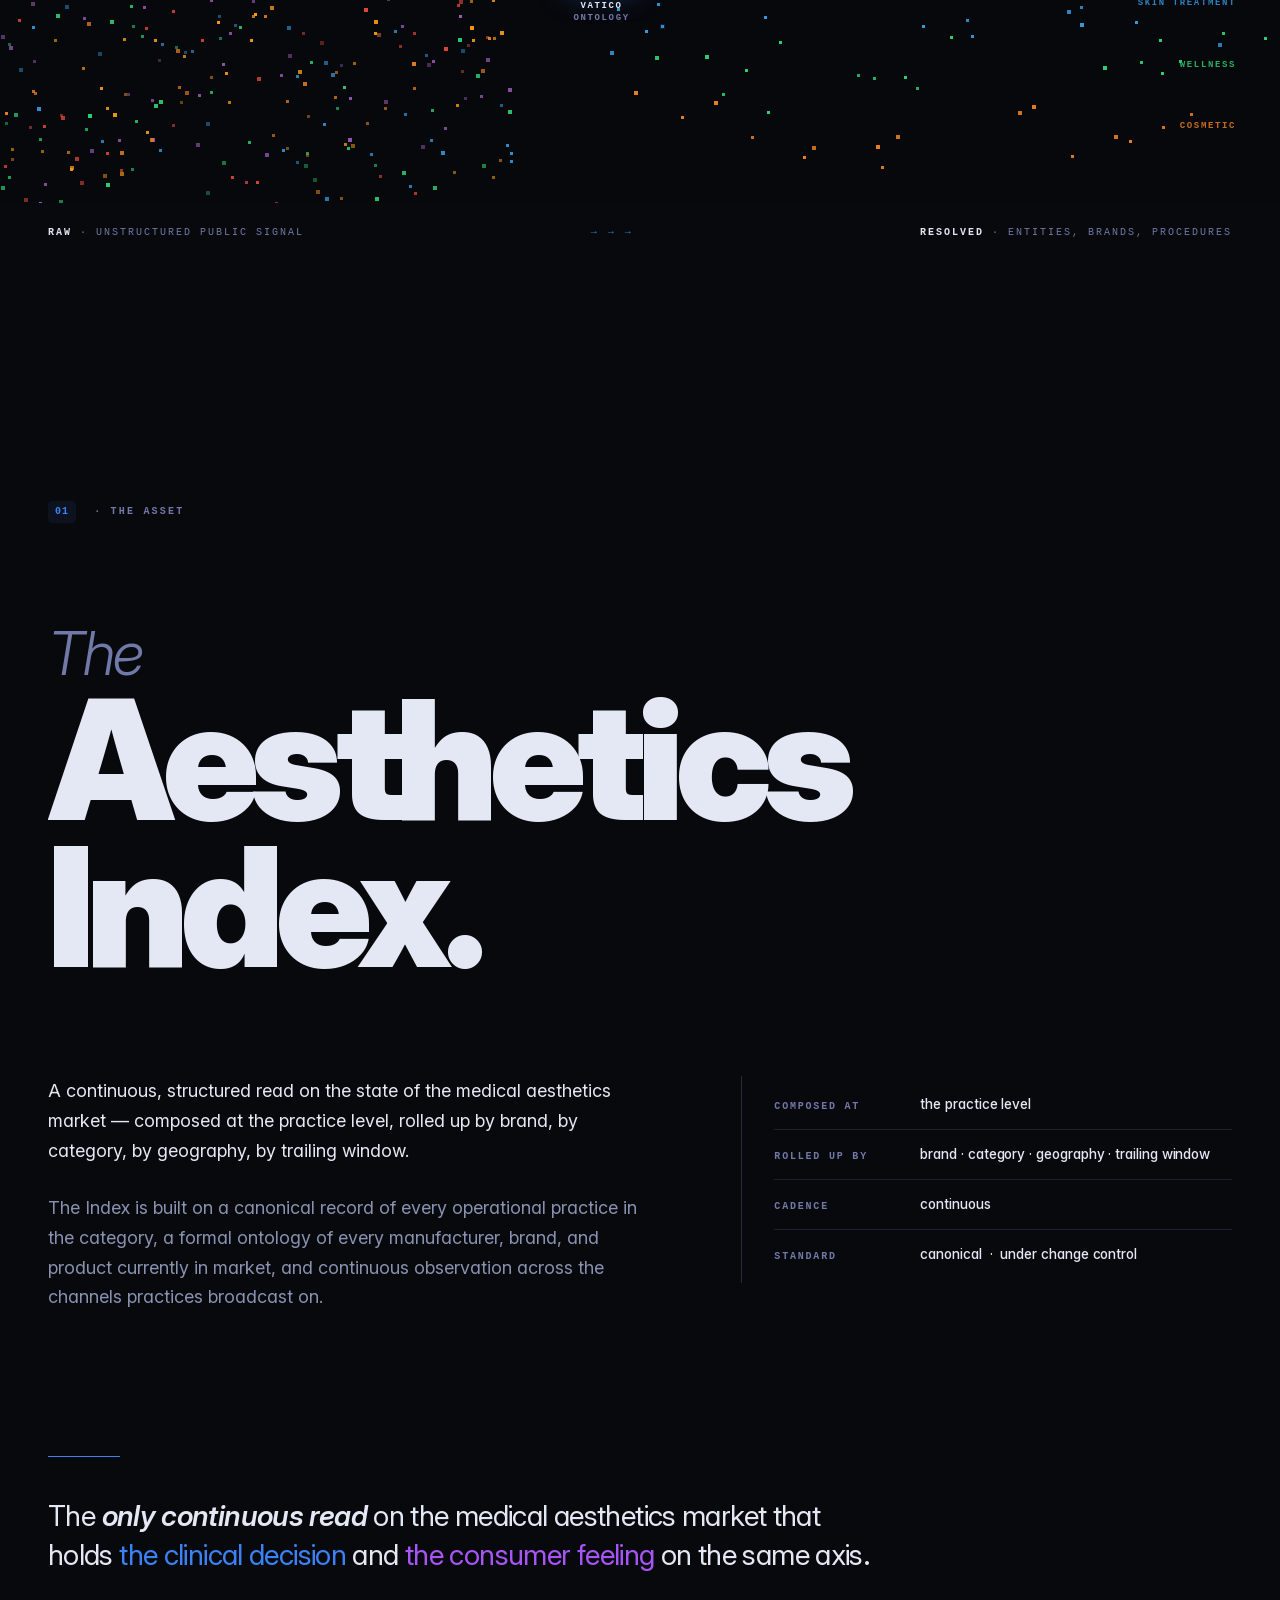
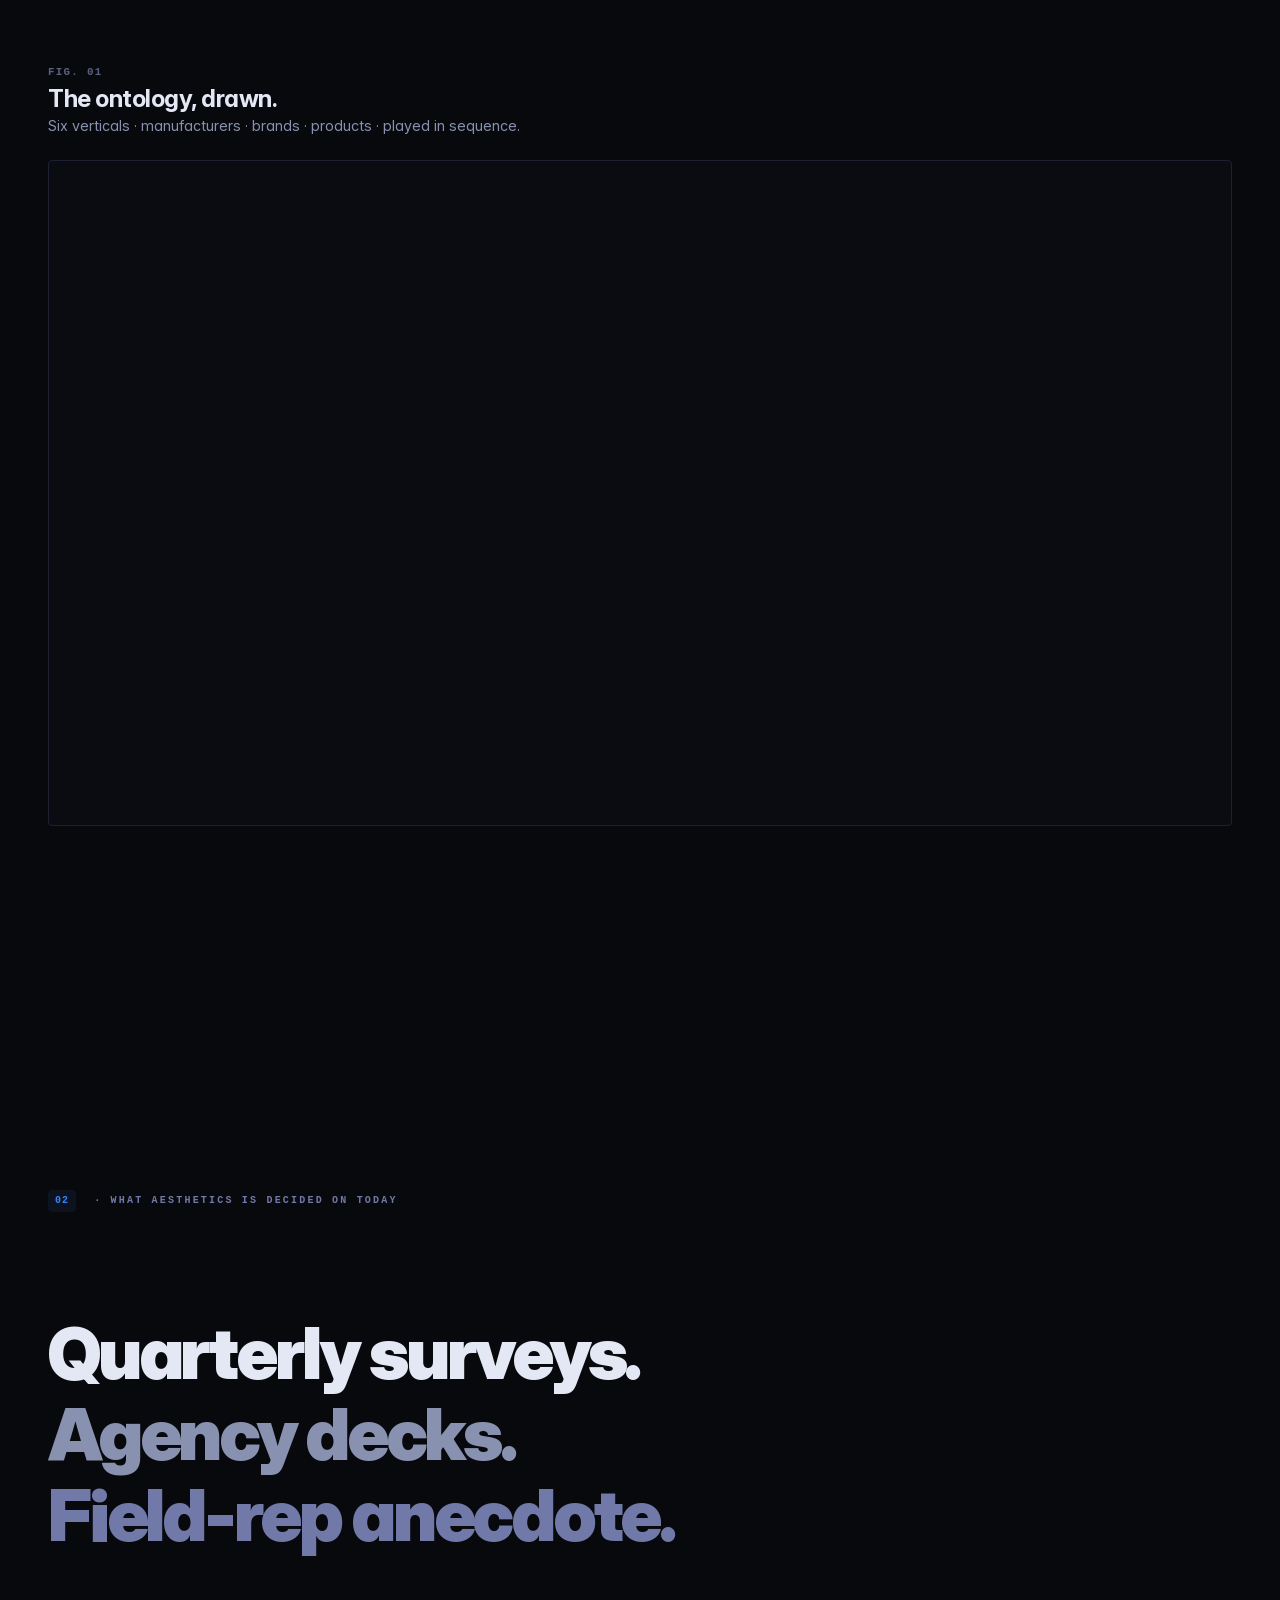
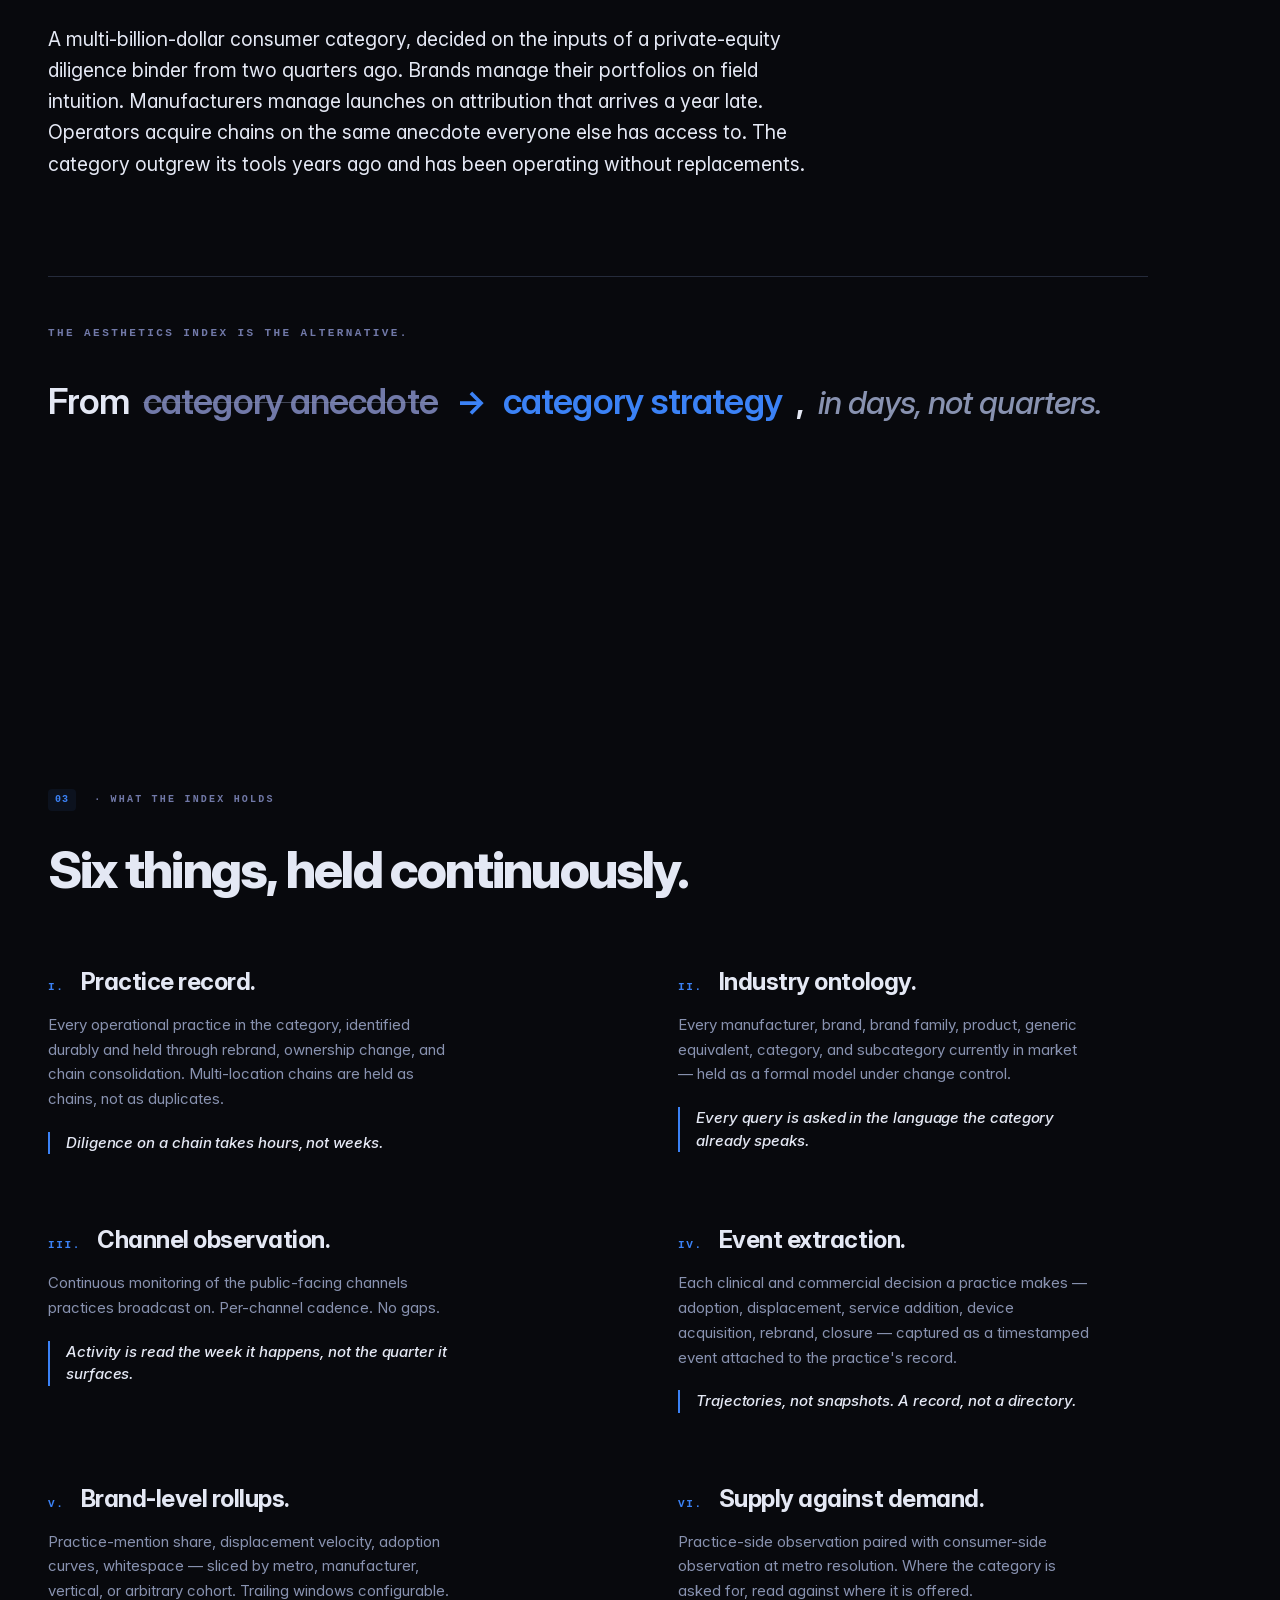
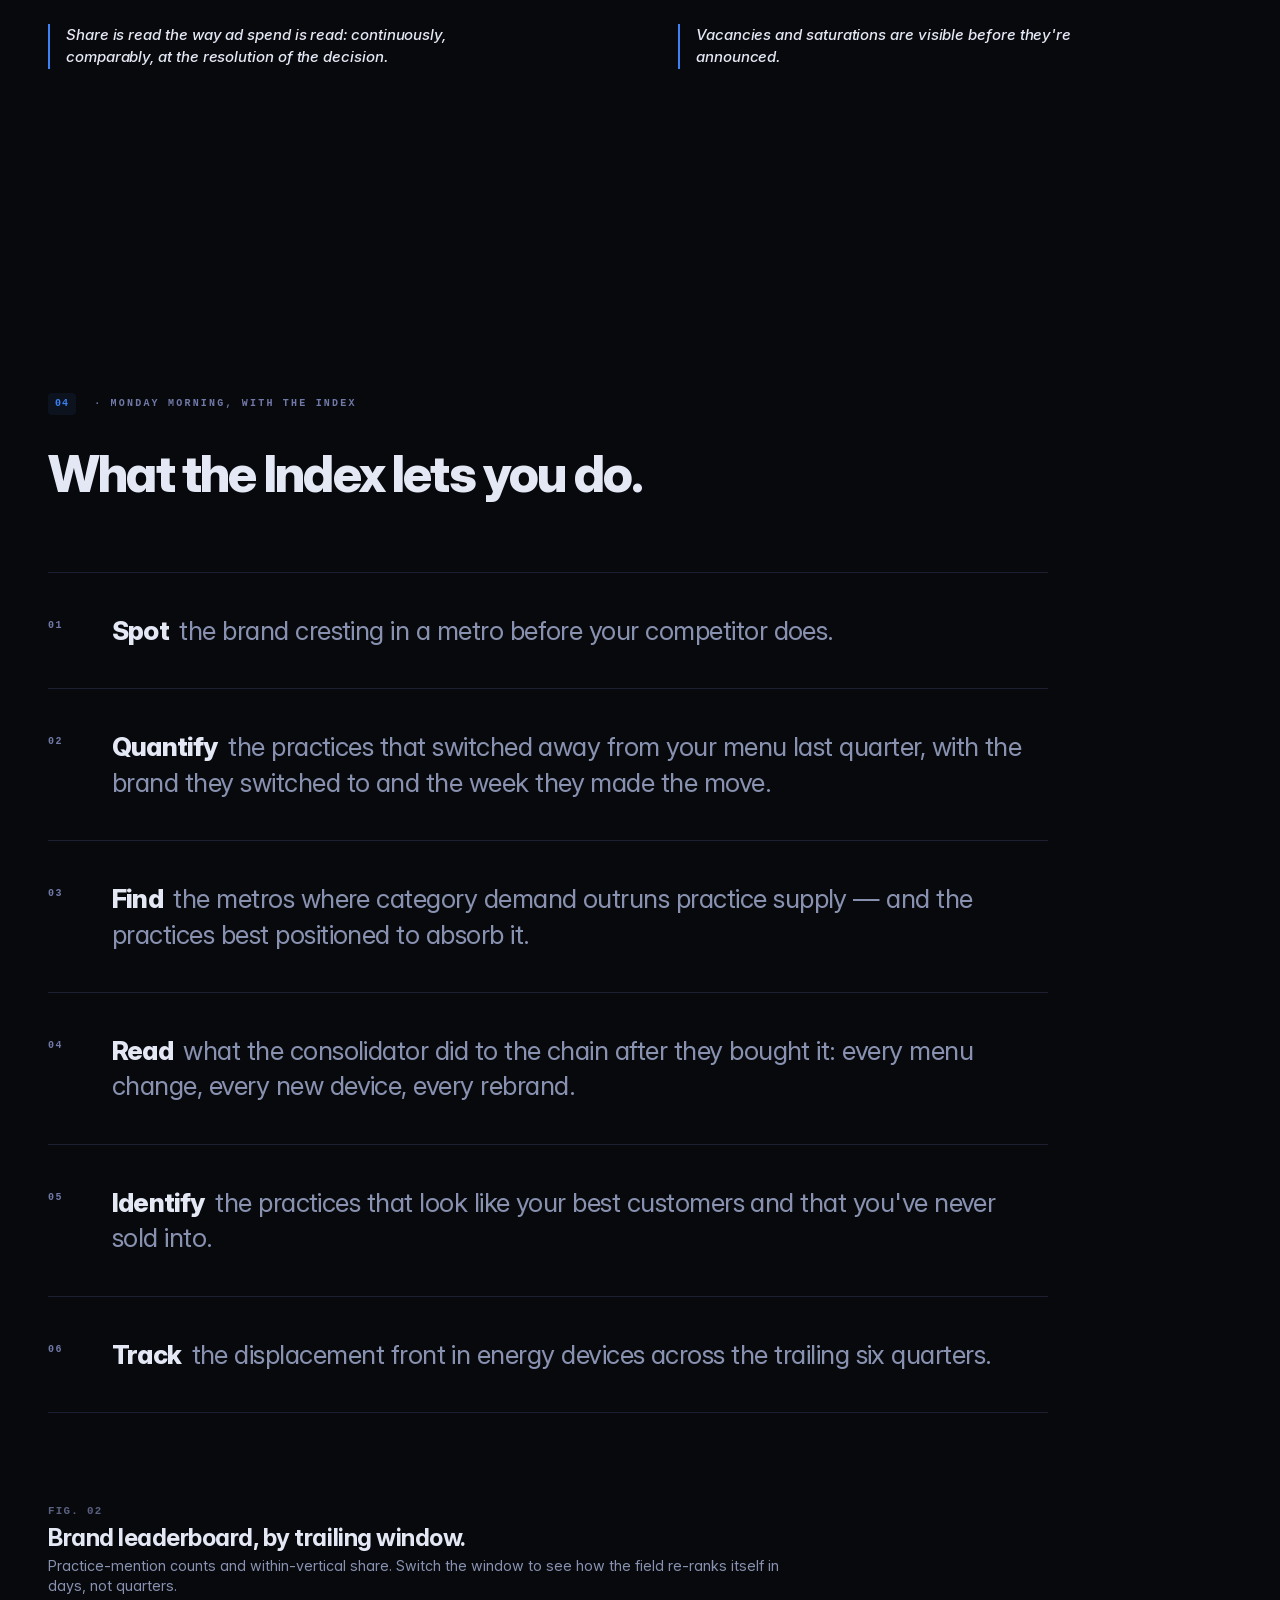
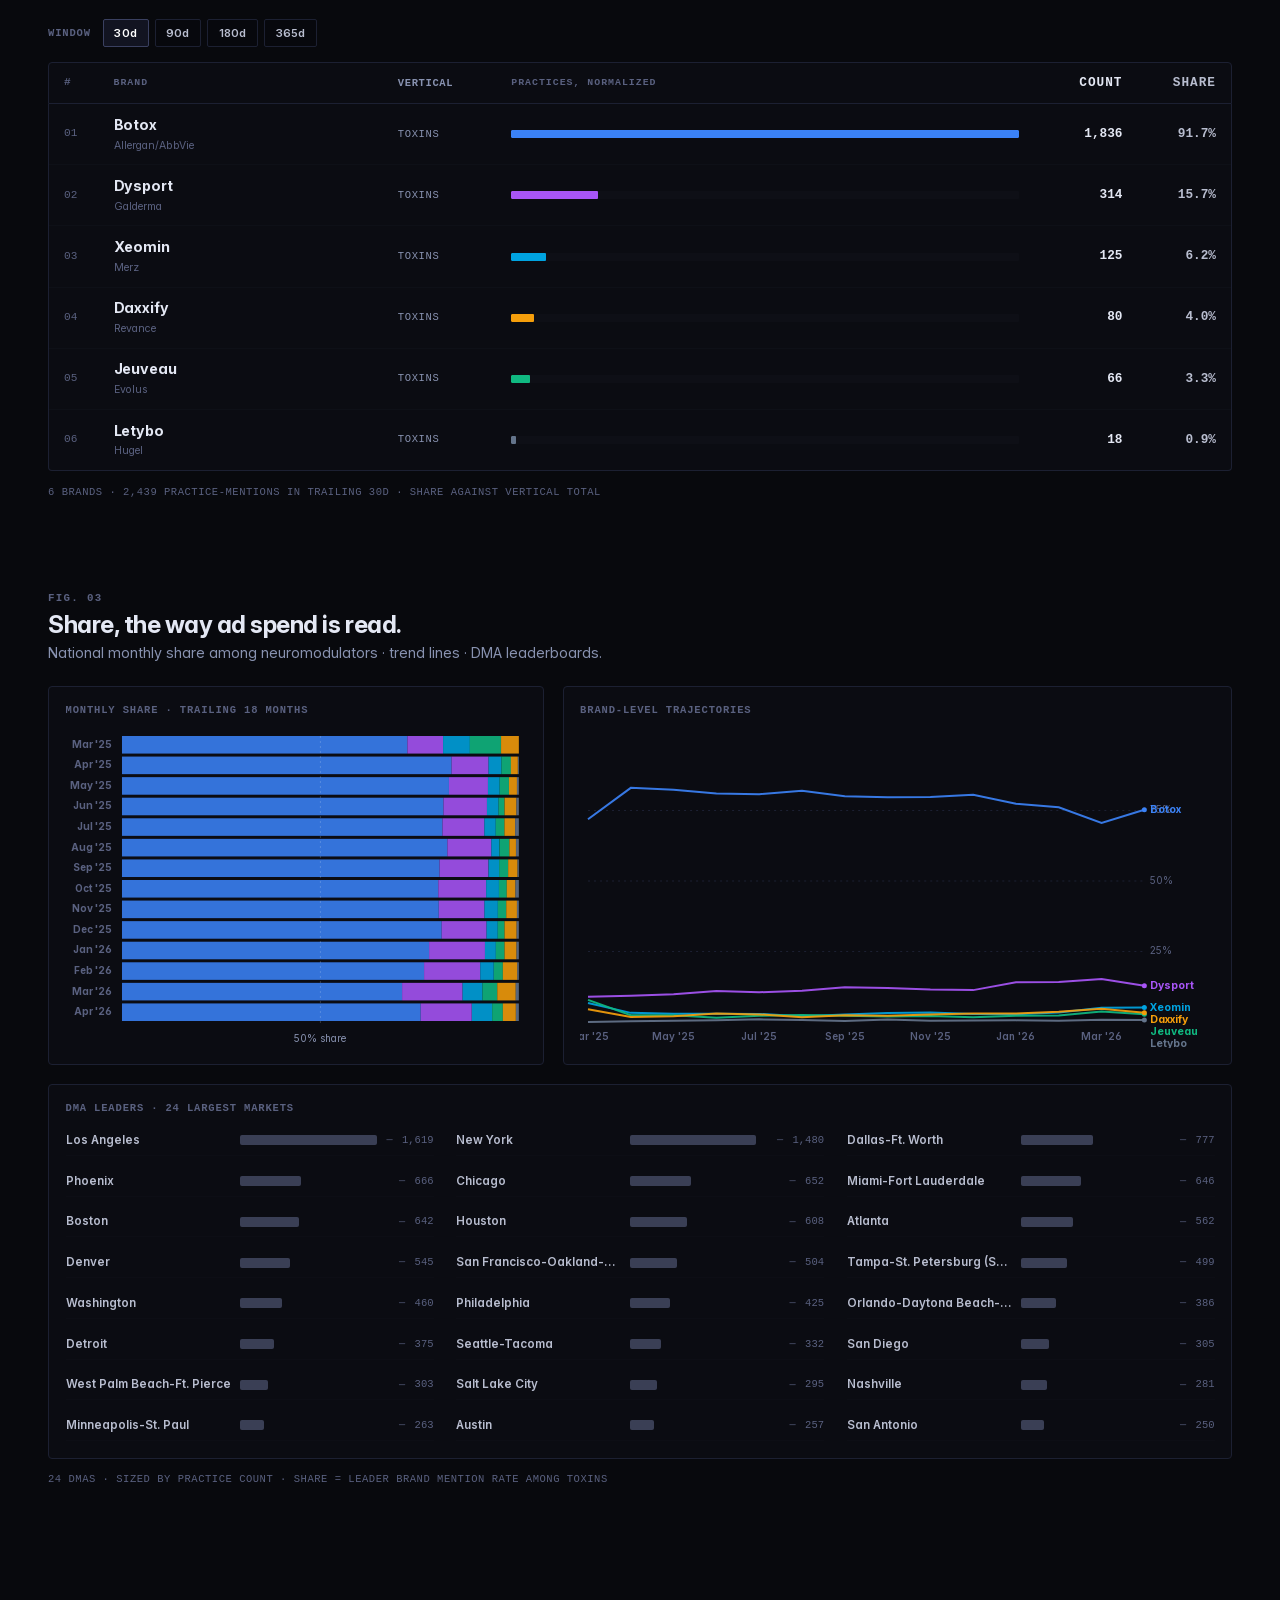
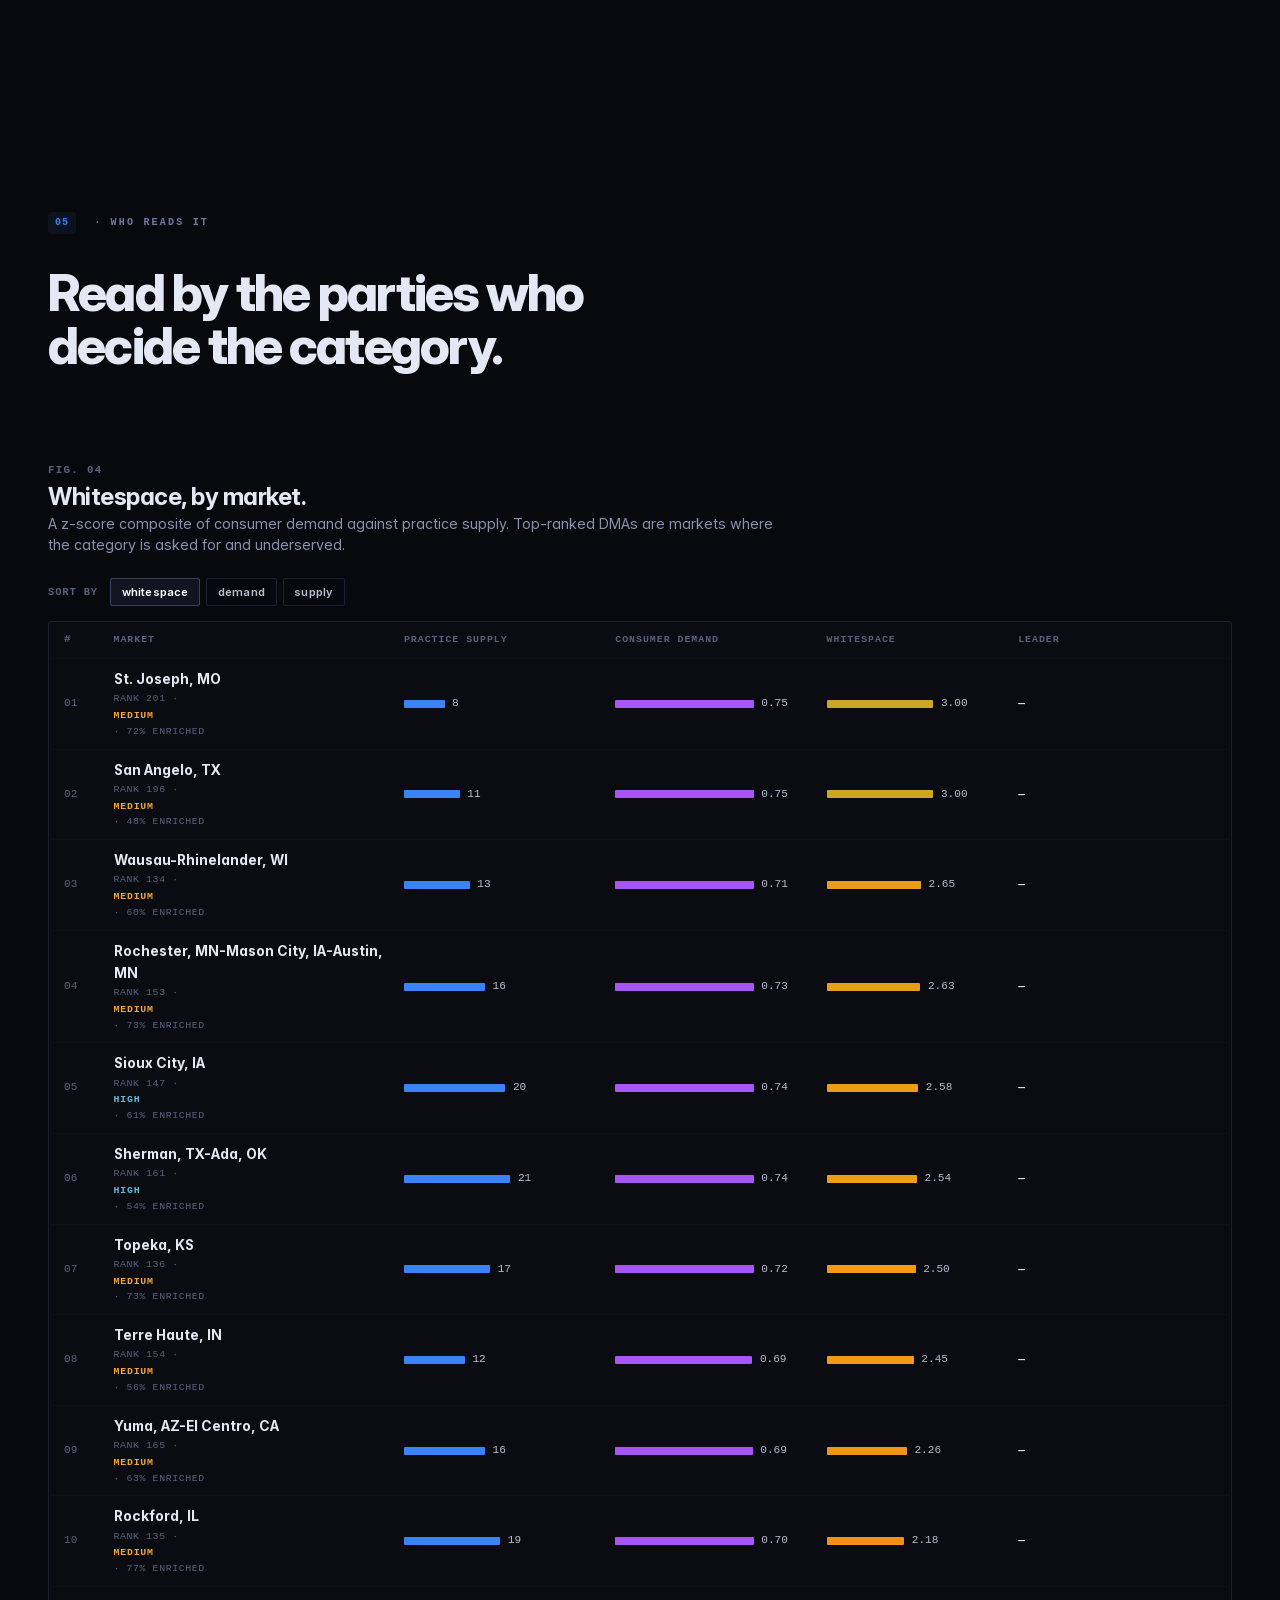
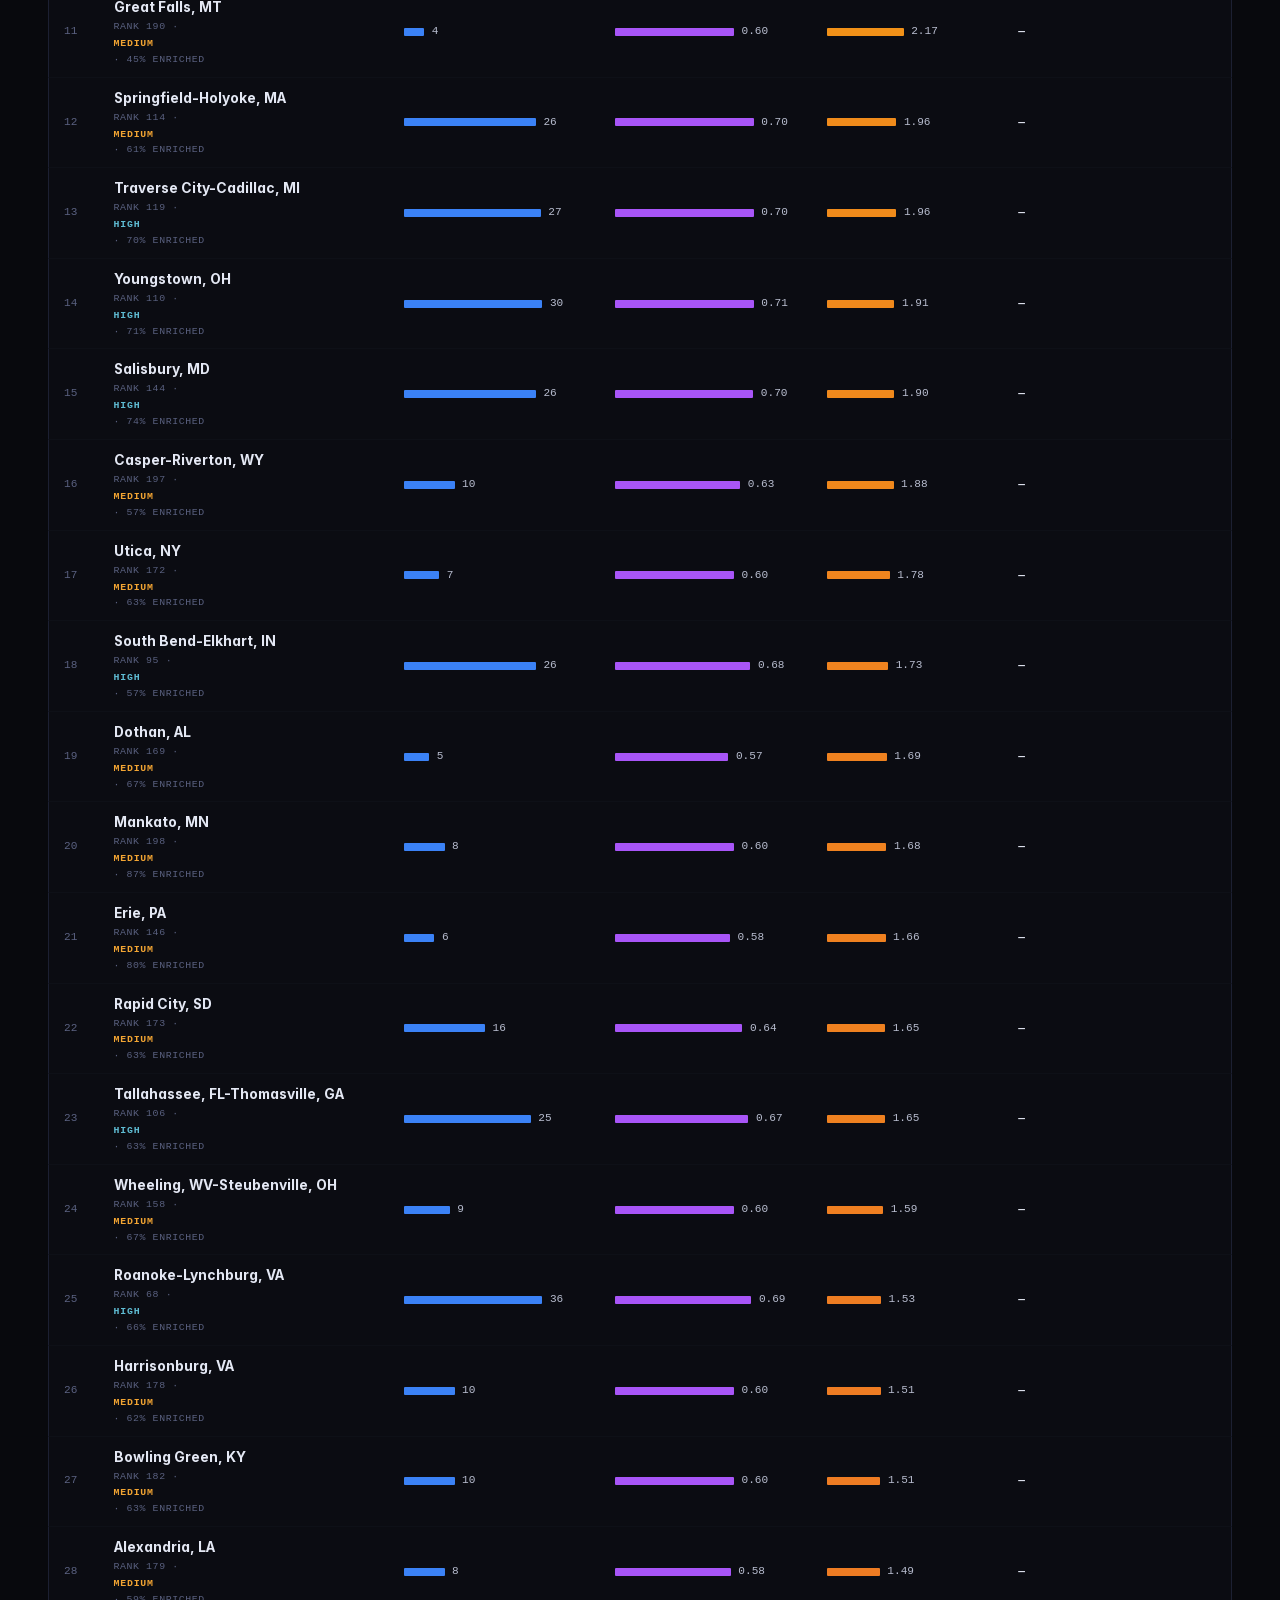
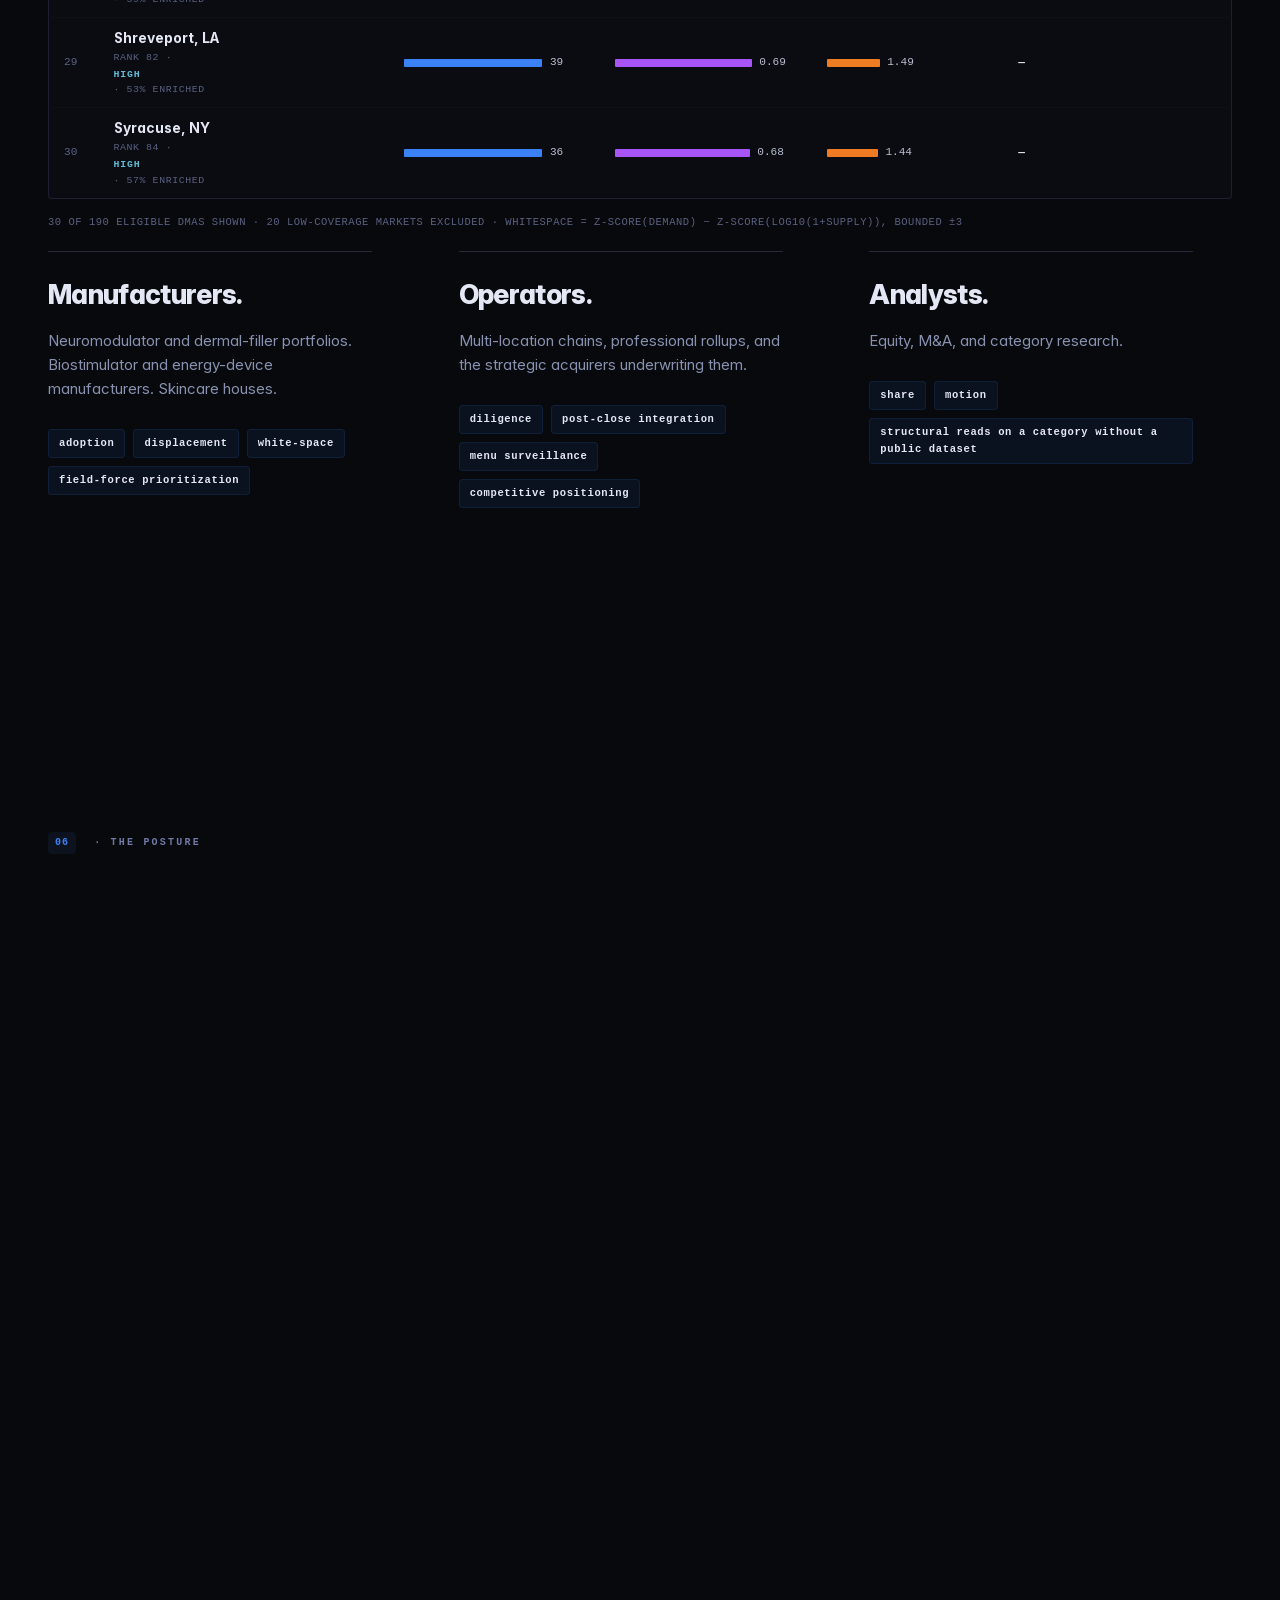
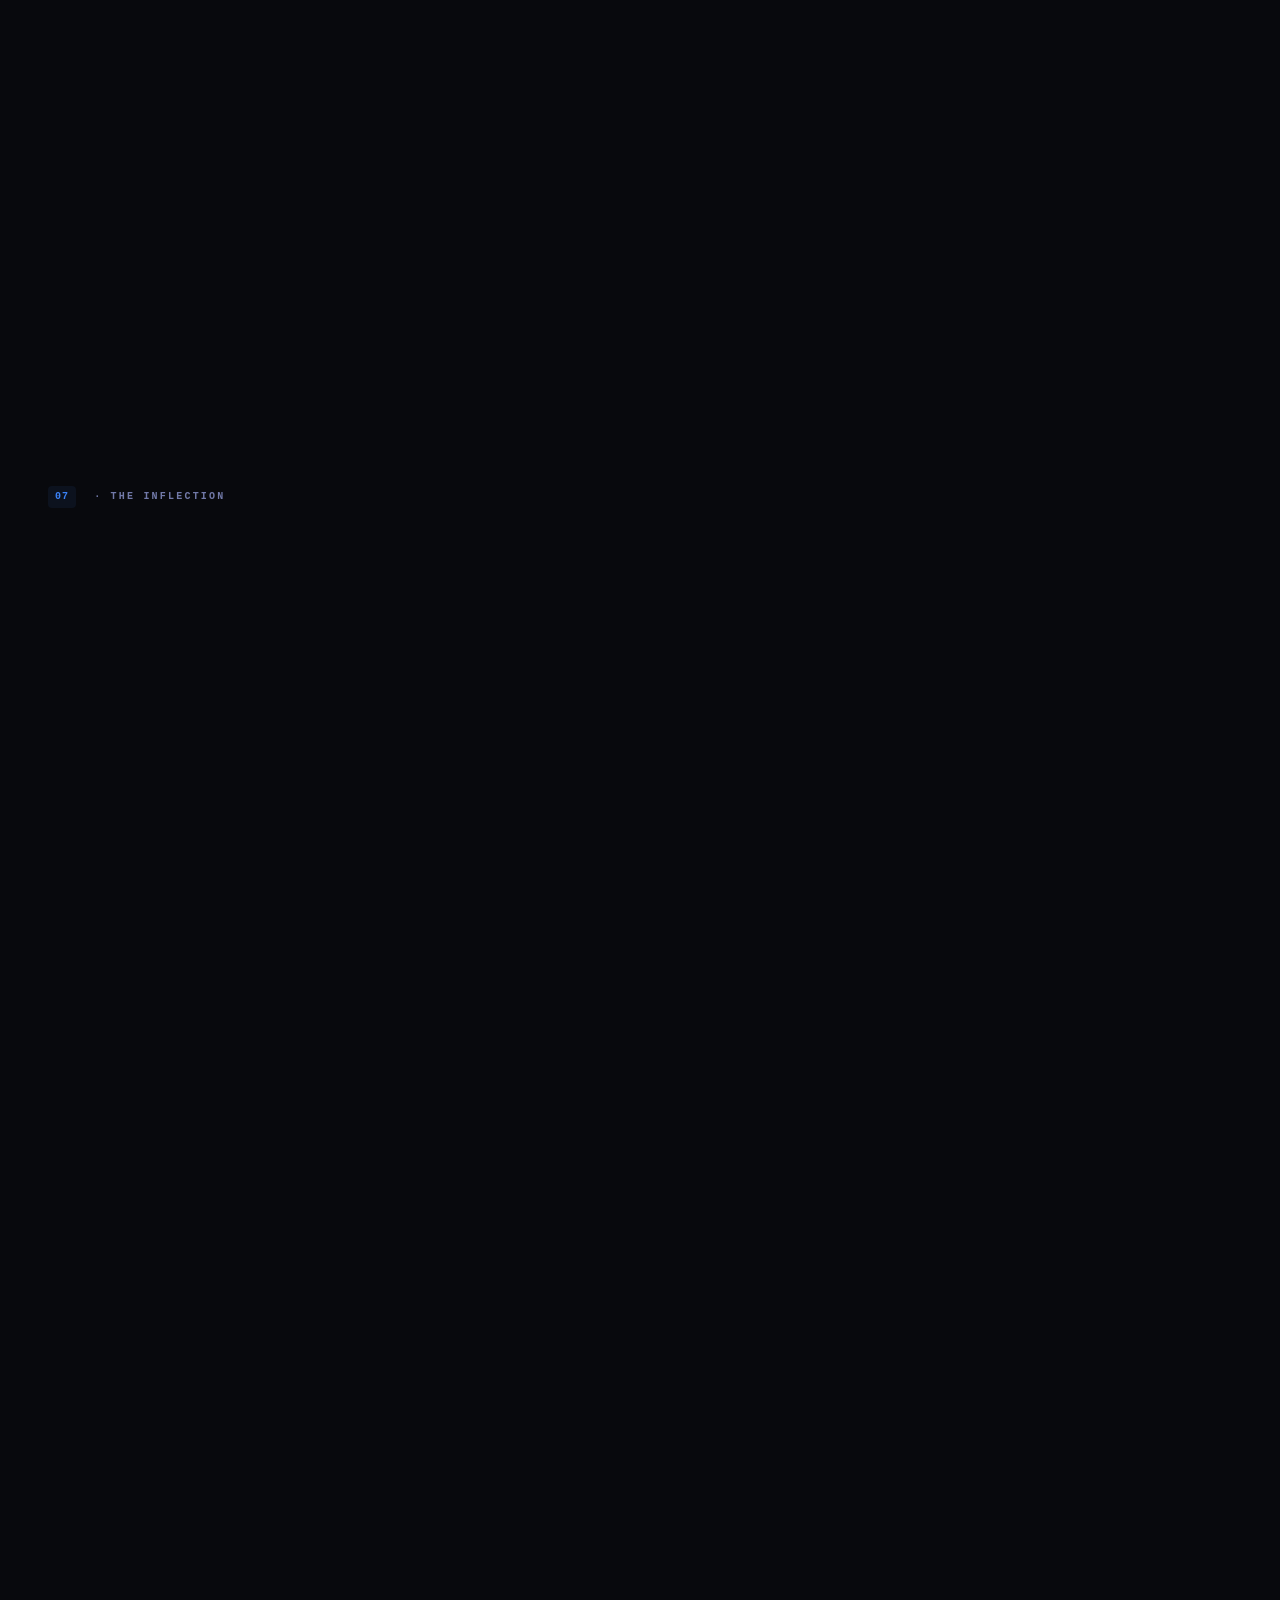
==== commit fe3b58a6: "v03: standalone reel page (reel.html) + universal-breakpoint reel Promotes the V03 ontology cinemati" ====
--- a/index.html
+++ b/index.html
@@ -49,8 +49,8 @@
      in viewport, but it's also a relatively heavy file. The media=print
      trick lets the browser fetch it without blocking render, then the
      onload handler swaps media back to all so it actually applies. -->
-<link rel="stylesheet" href="visuals/visuals.css?v=10" media="print" onload="this.media='all'">
-<noscript><link rel="stylesheet" href="visuals/visuals.css?v=10"></noscript>
+<link rel="stylesheet" href="visuals/visuals.css?v=11" media="print" onload="this.media='all'">
+<noscript><link rel="stylesheet" href="visuals/visuals.css?v=11"></noscript>
 
 <link rel="icon" href="/assets/vatico-logo-white.svg">
 
@@ -263,10 +263,10 @@
     <figcaption class="viz-cap" id="viz-ontology-cap">
       <span class="viz-cap-num">fig.&nbsp;01</span>
       <span class="viz-cap-title">The ontology, drawn.</span>
-      <span class="viz-cap-sub">Six verticals · manufacturers · brands · products. Interactive on desktop · cinematic on mobile.</span>
+      <span class="viz-cap-sub">Six verticals · manufacturers · brands · products · played in sequence.</span>
     </figcaption>
     <div class="viz-frame viz-frame-ontology">
-      <canvas id="ontology-canvas"></canvas>
+      <canvas id="ontology-canvas" data-reel></canvas>
       <div class="viz-overlay viz-overlay-tl">
         <div class="viz-stats" id="ontology-stats">loading…</div>
       </div>
@@ -740,7 +740,7 @@
 <!-- Scripts -->
 <script src="hero-field.js"></script>
 <script src="visuals/visual-02-ingest.js?v=7"></script>
-<script src="visuals/visual-03-ontology.js?v=16"></script>
+<script src="visuals/visual-03-ontology.js?v=17"></script>
 <script src="visuals/visual-05-timeline.js?v=4"></script>
 <script src="visuals/visual-06-sov.js?v=4"></script>
 <script src="visuals/visual-07-whitespace.js?v=7"></script>
--- a/visuals/visuals.css
+++ b/visuals/visuals.css
@@ -114,20 +114,25 @@
 }
 
 /* ===== Visual 03 — Ontology ===== */
+/* The reel runs at every breakpoint, so the frame just adapts its
+   aspect ratio to match the device class. Mobile portrait gets a
+   tall 2:3 to match held-vertical phones; tablet gets a square so
+   the circular force layout fills it; desktop gets cinematic 16:9;
+   ultra-wide monitors get cinemascope 21:9. The 78vh cap on every
+   tier prevents the visualization from dominating tall monitors. */
 .viz-frame-ontology {
-  /* Near-square so the circular force layout fills the frame instead
-     of leaving wide rectangular dead space on left/right. 5:4 with a
-     viewport-height cap so it doesn't dominate the scroll on tall
-     monitors. */
-  aspect-ratio: 5 / 4;
+  aspect-ratio: 2 / 3;
   max-height: 78vh;
 }
+@media (min-width: 600px)  { .viz-frame-ontology { aspect-ratio: 1 / 1;  } }
+@media (min-width: 1024px) { .viz-frame-ontology { aspect-ratio: 16 / 9; } }
+@media (min-width: 1600px) { .viz-frame-ontology { aspect-ratio: 21 / 9; } }
+
 .viz-frame-ontology canvas {
   position: absolute; inset: 0; width: 100%; height: 100%;
   display: block;
-  cursor: grab;
-}
-.viz-frame-ontology canvas:active { cursor: grabbing; }
+  cursor: default;
+}
 .viz-overlay-br { bottom: 0.85rem; right: 0.95rem; }
 
 /* Floating zoom controls (bottom-right of the ontology frame). */
@@ -798,24 +803,18 @@
   .viz-cap-sub  { font-size: 0.88rem; }
 }
 
-/* V03 ontology — mobile cinematic reel.
-   On phones the desktop force graph hands off to a canvas-painted
-   timeline reel (see runReel() in visual-03-ontology.js). The reel
-   needs the canvas to render full-bleed, unobstructed by the desktop
-   chrome (filter chips, stats overlay, zoom controls, discoverability
-   hint). The bottom-left info card slot (.viz-overlay-bl) stays
-   visible — the reel drives it via crossFadeCardTo() to mirror the
-   active node, so it's the only chrome the reel actually wants. */
-@media (max-width: 768px) {
-  .viz-frame-ontology .viz-overlay-tl,
-  .viz-frame-ontology .viz-overlay-tr,
-  .viz-frame-ontology .viz-zoom-controls,
-  .viz-frame-ontology .viz-onto-hint { display: none; }
-  .viz-frame-ontology { aspect-ratio: auto; height: 480px; max-height: 78vh; }
-}
-@media (max-width: 480px) {
-  .viz-frame-ontology { height: 440px; }
-}
+/* V03 ontology — cinematic reel on every breakpoint.
+   The canvas-painted timeline (runReel() in visual-03-ontology.js)
+   runs at every viewport width now, gated by the data-reel attribute
+   on the canvas. The desktop interactive chrome (filter chips, stats,
+   zoom controls, discoverability hint) is leftover HTML from the old
+   interactive mode and gets hidden universally. The bottom-left info
+   card slot (.viz-overlay-bl) stays visible — the reel drives it via
+   crossFadeCardTo() to mirror the active node. */
+.viz-frame-ontology .viz-overlay-tl,
+.viz-frame-ontology .viz-overlay-tr,
+.viz-frame-ontology .viz-zoom-controls,
+.viz-frame-ontology .viz-onto-hint { display: none; }
 
 /* V06 share-of-voice — truncate the DMA leader rail to top 8
    below 768px so the section doesn't run on for 24 cells. */
--- a/visuals/visuals.css
+++ b/visuals/visuals.css
@@ -114,20 +114,25 @@
 }
 
 /* ===== Visual 03 — Ontology ===== */
+/* The reel runs at every breakpoint, so the frame just adapts its
+   aspect ratio to match the device class. Mobile portrait gets a
+   tall 2:3 to match held-vertical phones; tablet gets a square so
+   the circular force layout fills it; desktop gets cinematic 16:9;
+   ultra-wide monitors get cinemascope 21:9. The 78vh cap on every
+   tier prevents the visualization from dominating tall monitors. */
 .viz-frame-ontology {
-  /* Near-square so the circular force layout fills the frame instead
-     of leaving wide rectangular dead space on left/right. 5:4 with a
-     viewport-height cap so it doesn't dominate the scroll on tall
-     monitors. */
-  aspect-ratio: 5 / 4;
+  aspect-ratio: 2 / 3;
   max-height: 78vh;
 }
+@media (min-width: 600px)  { .viz-frame-ontology { aspect-ratio: 1 / 1;  } }
+@media (min-width: 1024px) { .viz-frame-ontology { aspect-ratio: 16 / 9; } }
+@media (min-width: 1600px) { .viz-frame-ontology { aspect-ratio: 21 / 9; } }
+
 .viz-frame-ontology canvas {
   position: absolute; inset: 0; width: 100%; height: 100%;
   display: block;
-  cursor: grab;
-}
-.viz-frame-ontology canvas:active { cursor: grabbing; }
+  cursor: default;
+}
 .viz-overlay-br { bottom: 0.85rem; right: 0.95rem; }
 
 /* Floating zoom controls (bottom-right of the ontology frame). */
@@ -798,24 +803,18 @@
   .viz-cap-sub  { font-size: 0.88rem; }
 }
 
-/* V03 ontology — mobile cinematic reel.
-   On phones the desktop force graph hands off to a canvas-painted
-   timeline reel (see runReel() in visual-03-ontology.js). The reel
-   needs the canvas to render full-bleed, unobstructed by the desktop
-   chrome (filter chips, stats overlay, zoom controls, discoverability
-   hint). The bottom-left info card slot (.viz-overlay-bl) stays
-   visible — the reel drives it via crossFadeCardTo() to mirror the
-   active node, so it's the only chrome the reel actually wants. */
-@media (max-width: 768px) {
-  .viz-frame-ontology .viz-overlay-tl,
-  .viz-frame-ontology .viz-overlay-tr,
-  .viz-frame-ontology .viz-zoom-controls,
-  .viz-frame-ontology .viz-onto-hint { display: none; }
-  .viz-frame-ontology { aspect-ratio: auto; height: 480px; max-height: 78vh; }
-}
-@media (max-width: 480px) {
-  .viz-frame-ontology { height: 440px; }
-}
+/* V03 ontology — cinematic reel on every breakpoint.
+   The canvas-painted timeline (runReel() in visual-03-ontology.js)
+   runs at every viewport width now, gated by the data-reel attribute
+   on the canvas. The desktop interactive chrome (filter chips, stats,
+   zoom controls, discoverability hint) is leftover HTML from the old
+   interactive mode and gets hidden universally. The bottom-left info
+   card slot (.viz-overlay-bl) stays visible — the reel drives it via
+   crossFadeCardTo() to mirror the active node. */
+.viz-frame-ontology .viz-overlay-tl,
+.viz-frame-ontology .viz-overlay-tr,
+.viz-frame-ontology .viz-zoom-controls,
+.viz-frame-ontology .viz-onto-hint { display: none; }
 
 /* V06 share-of-voice — truncate the DMA leader rail to top 8
    below 768px so the section doesn't run on for 24 cells. */
